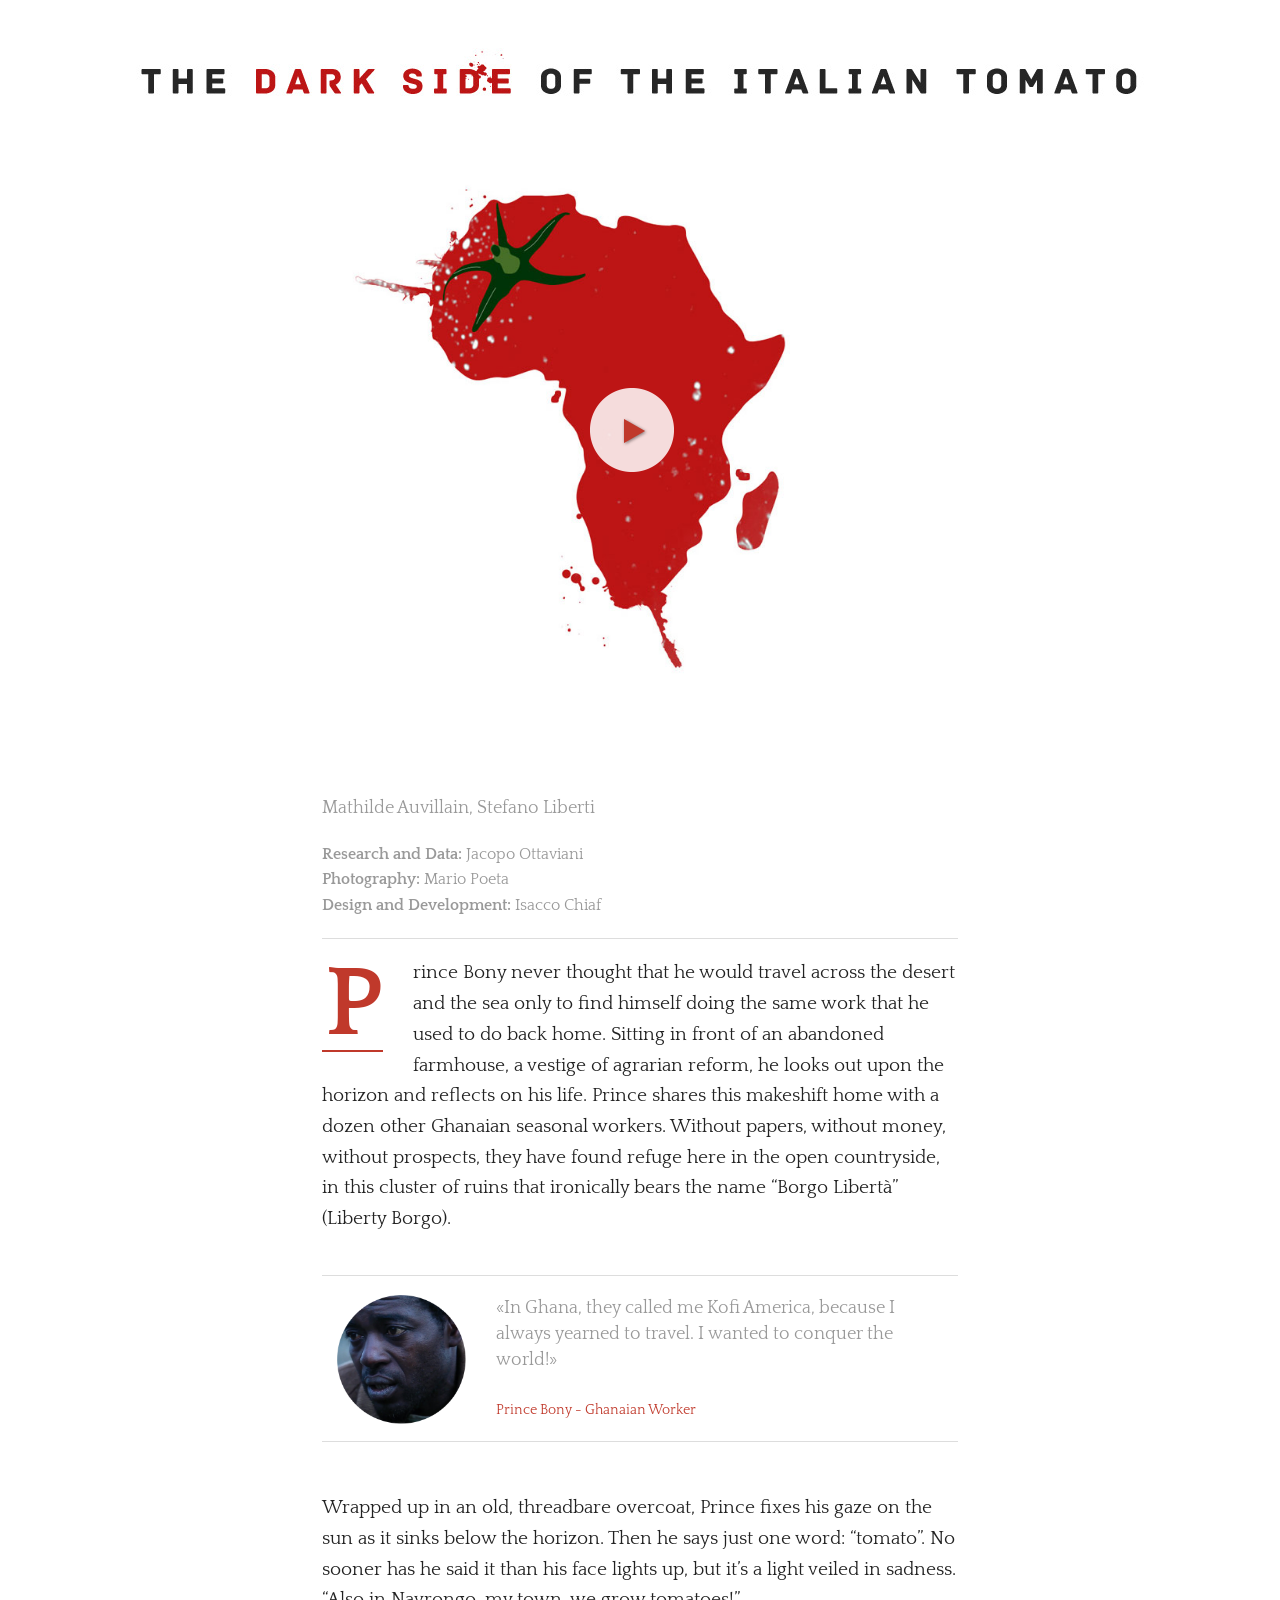
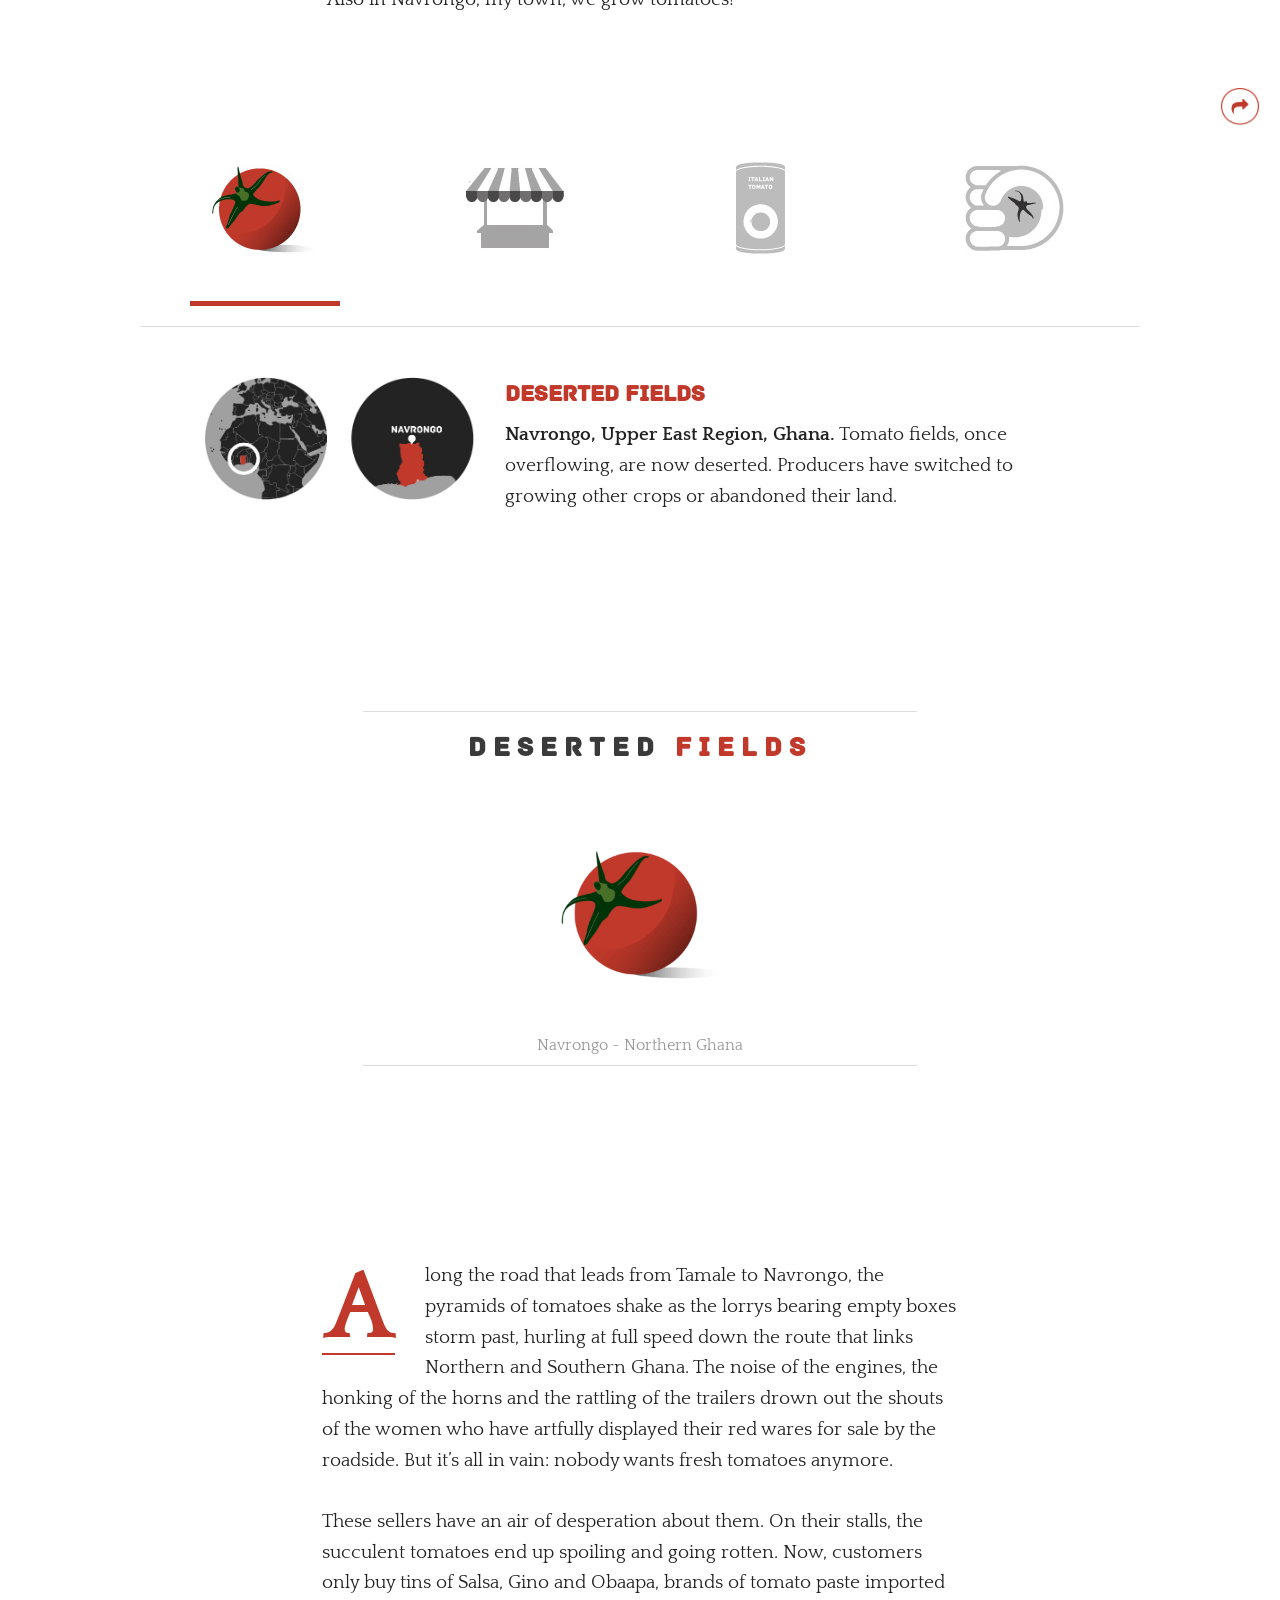
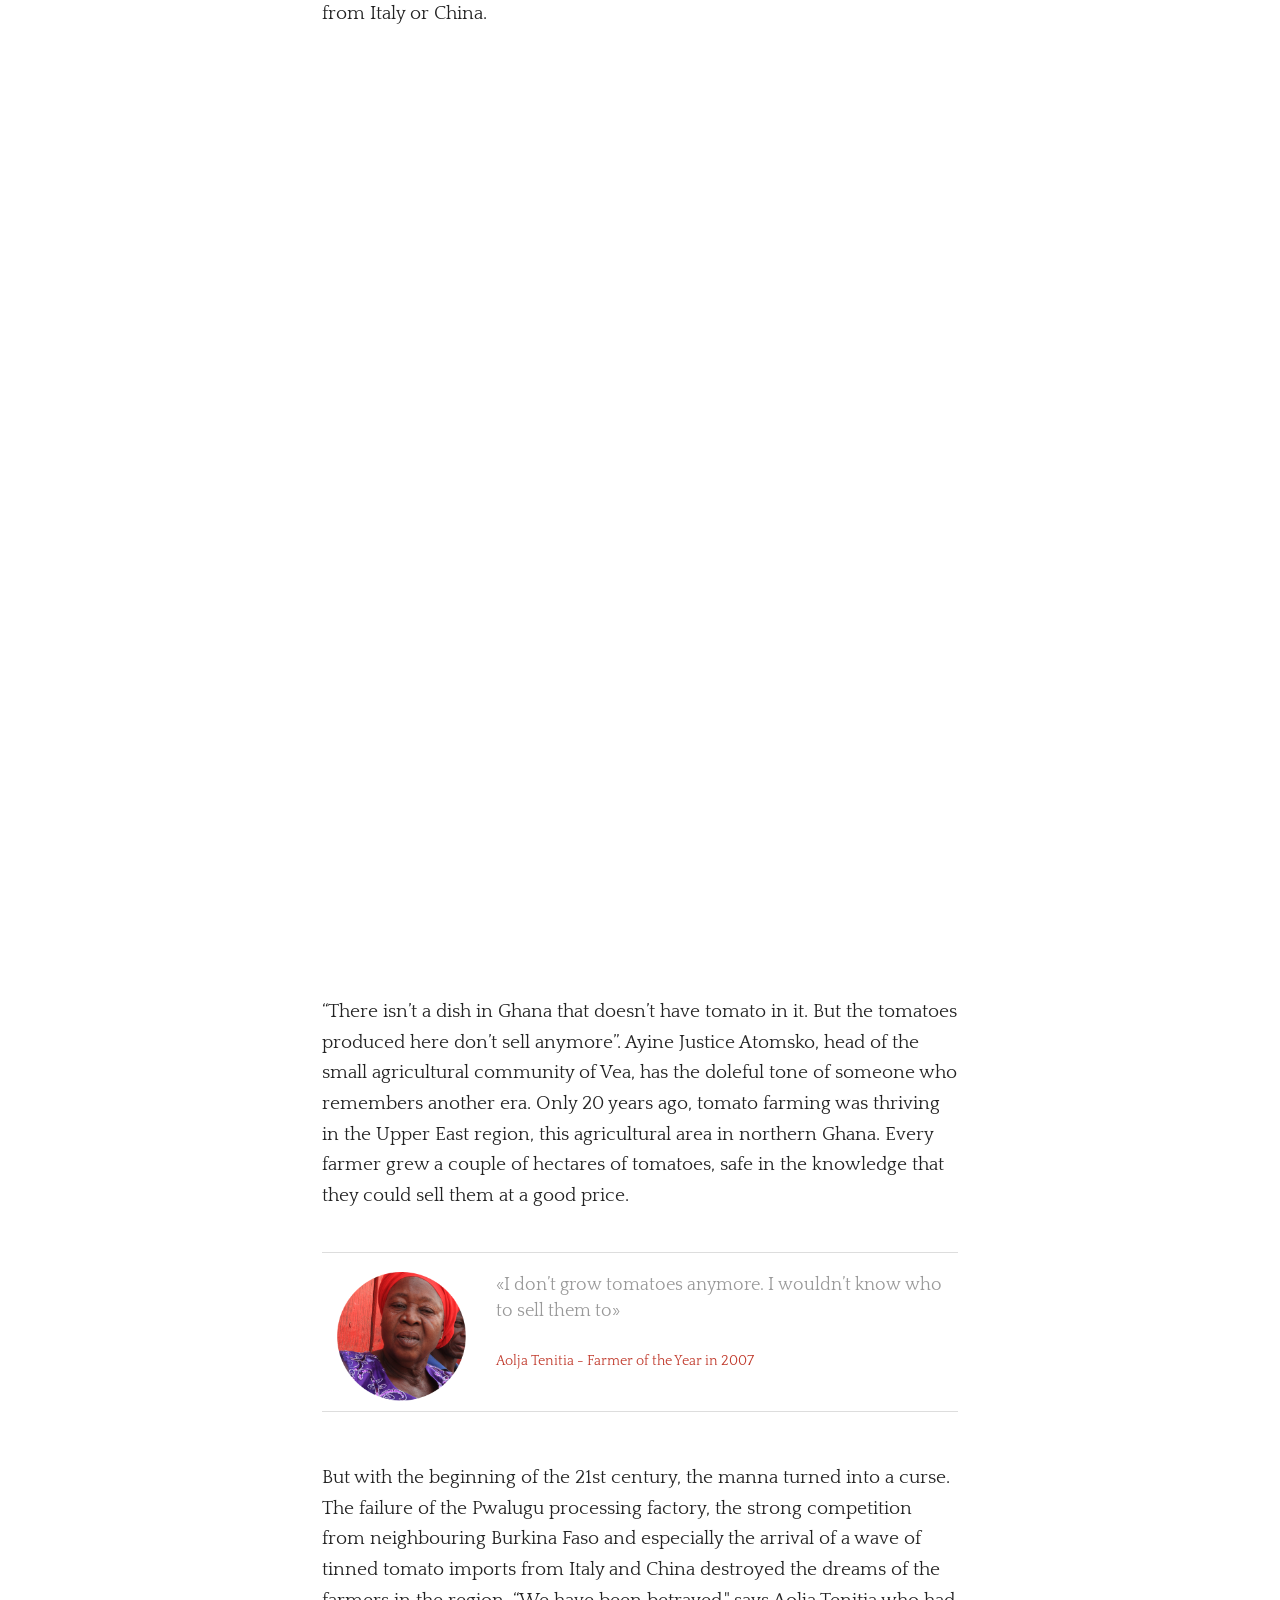
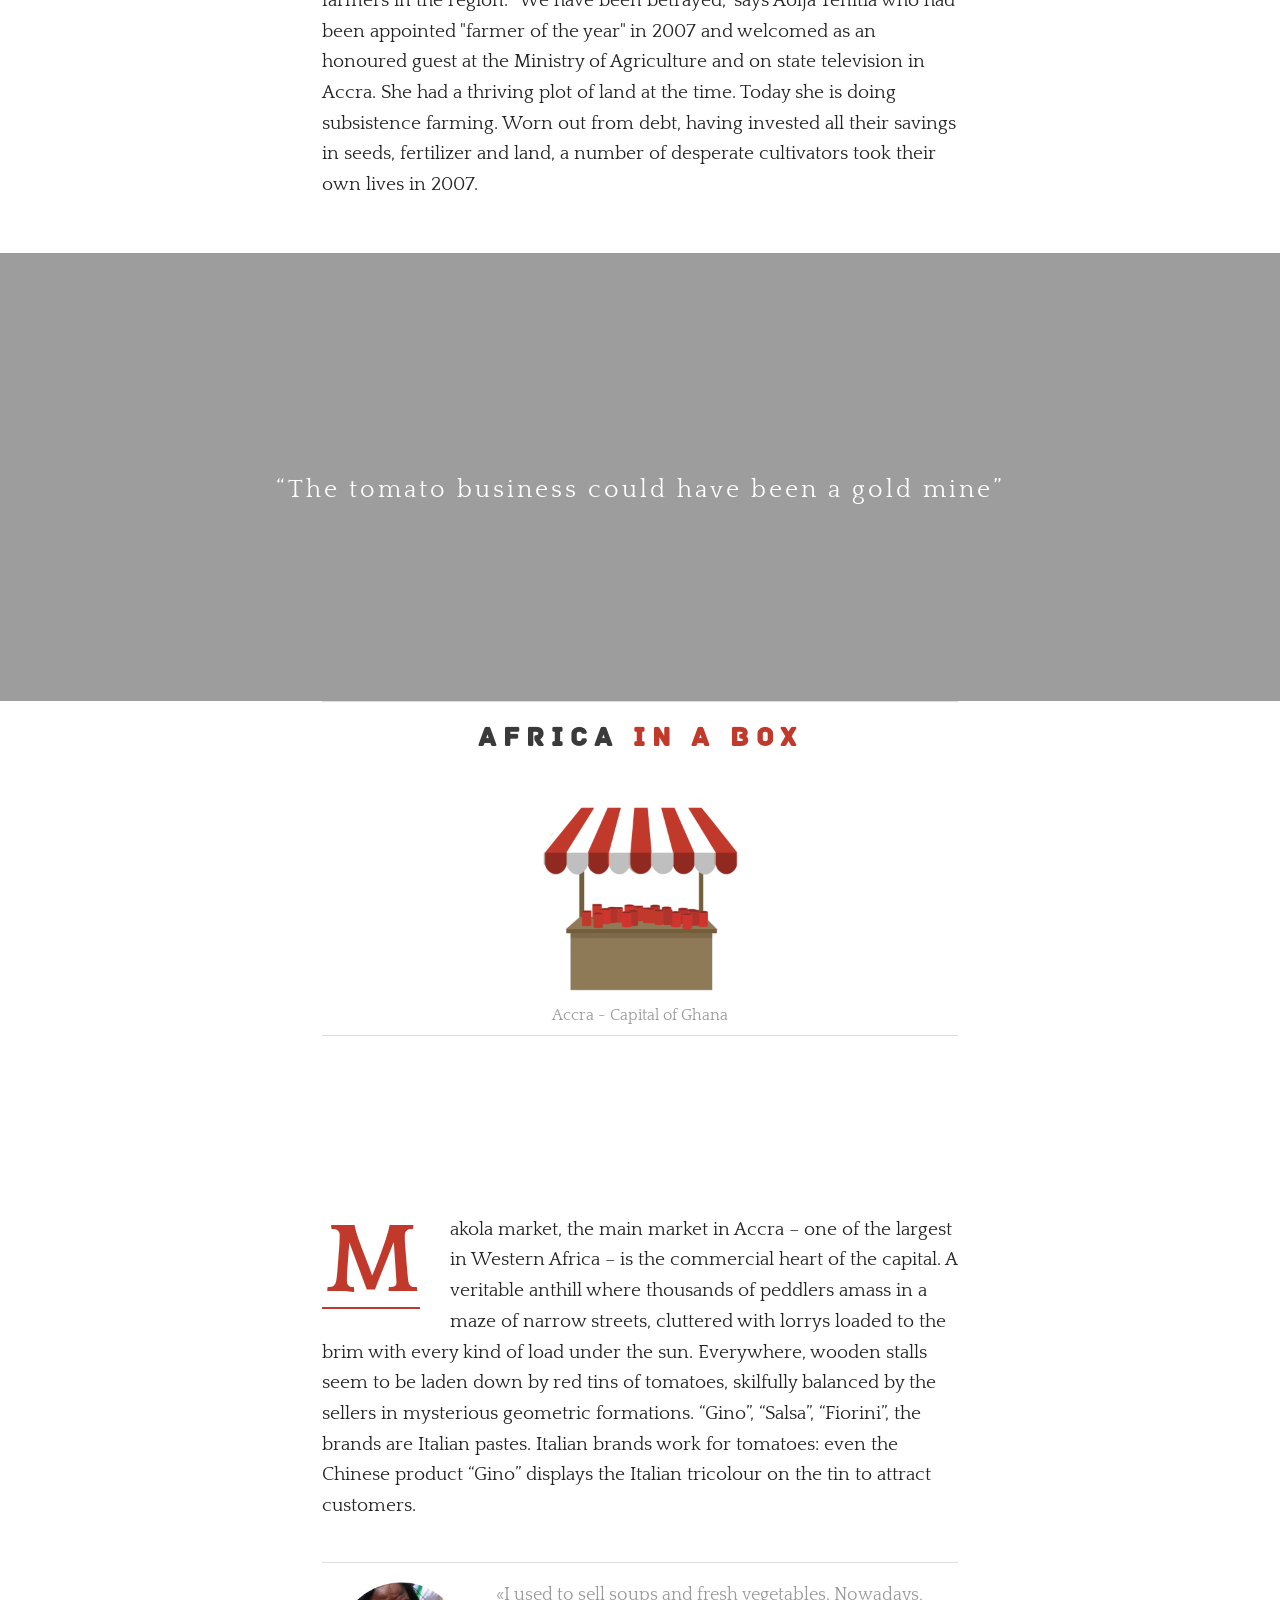
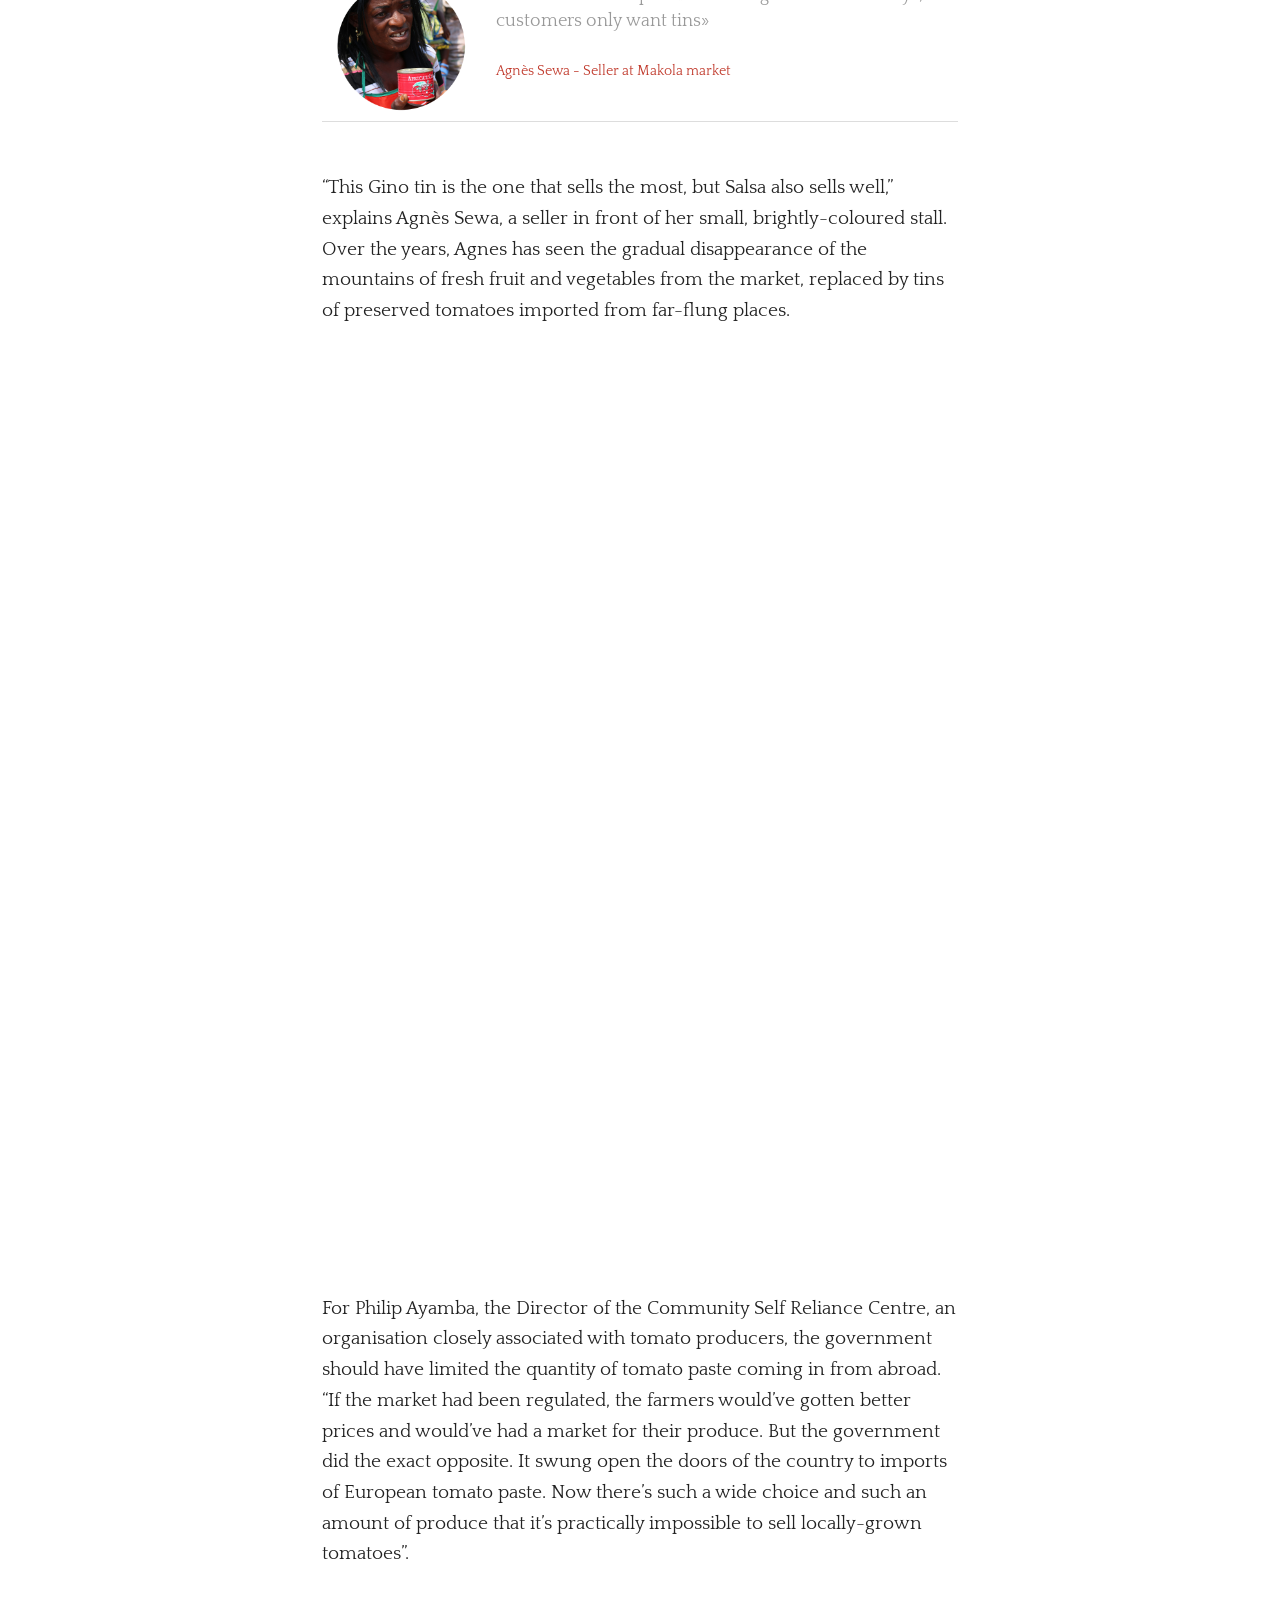
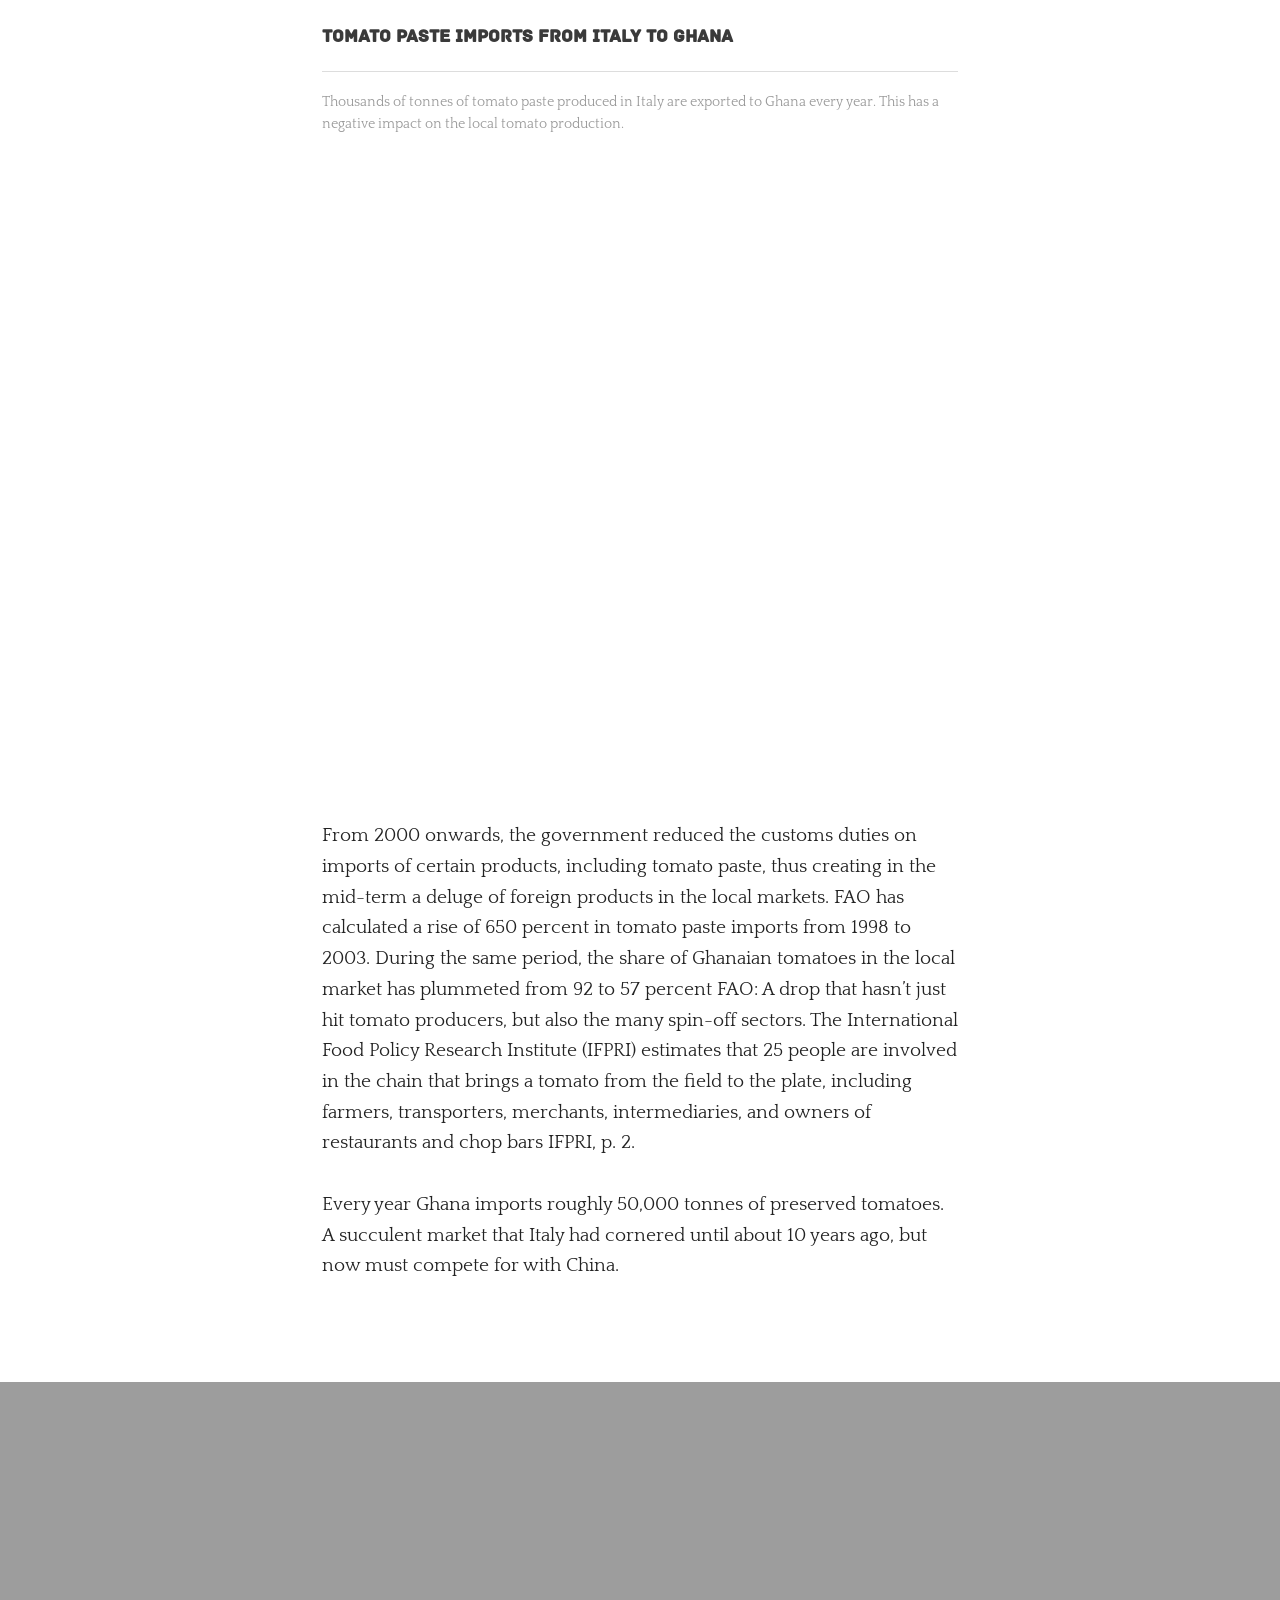
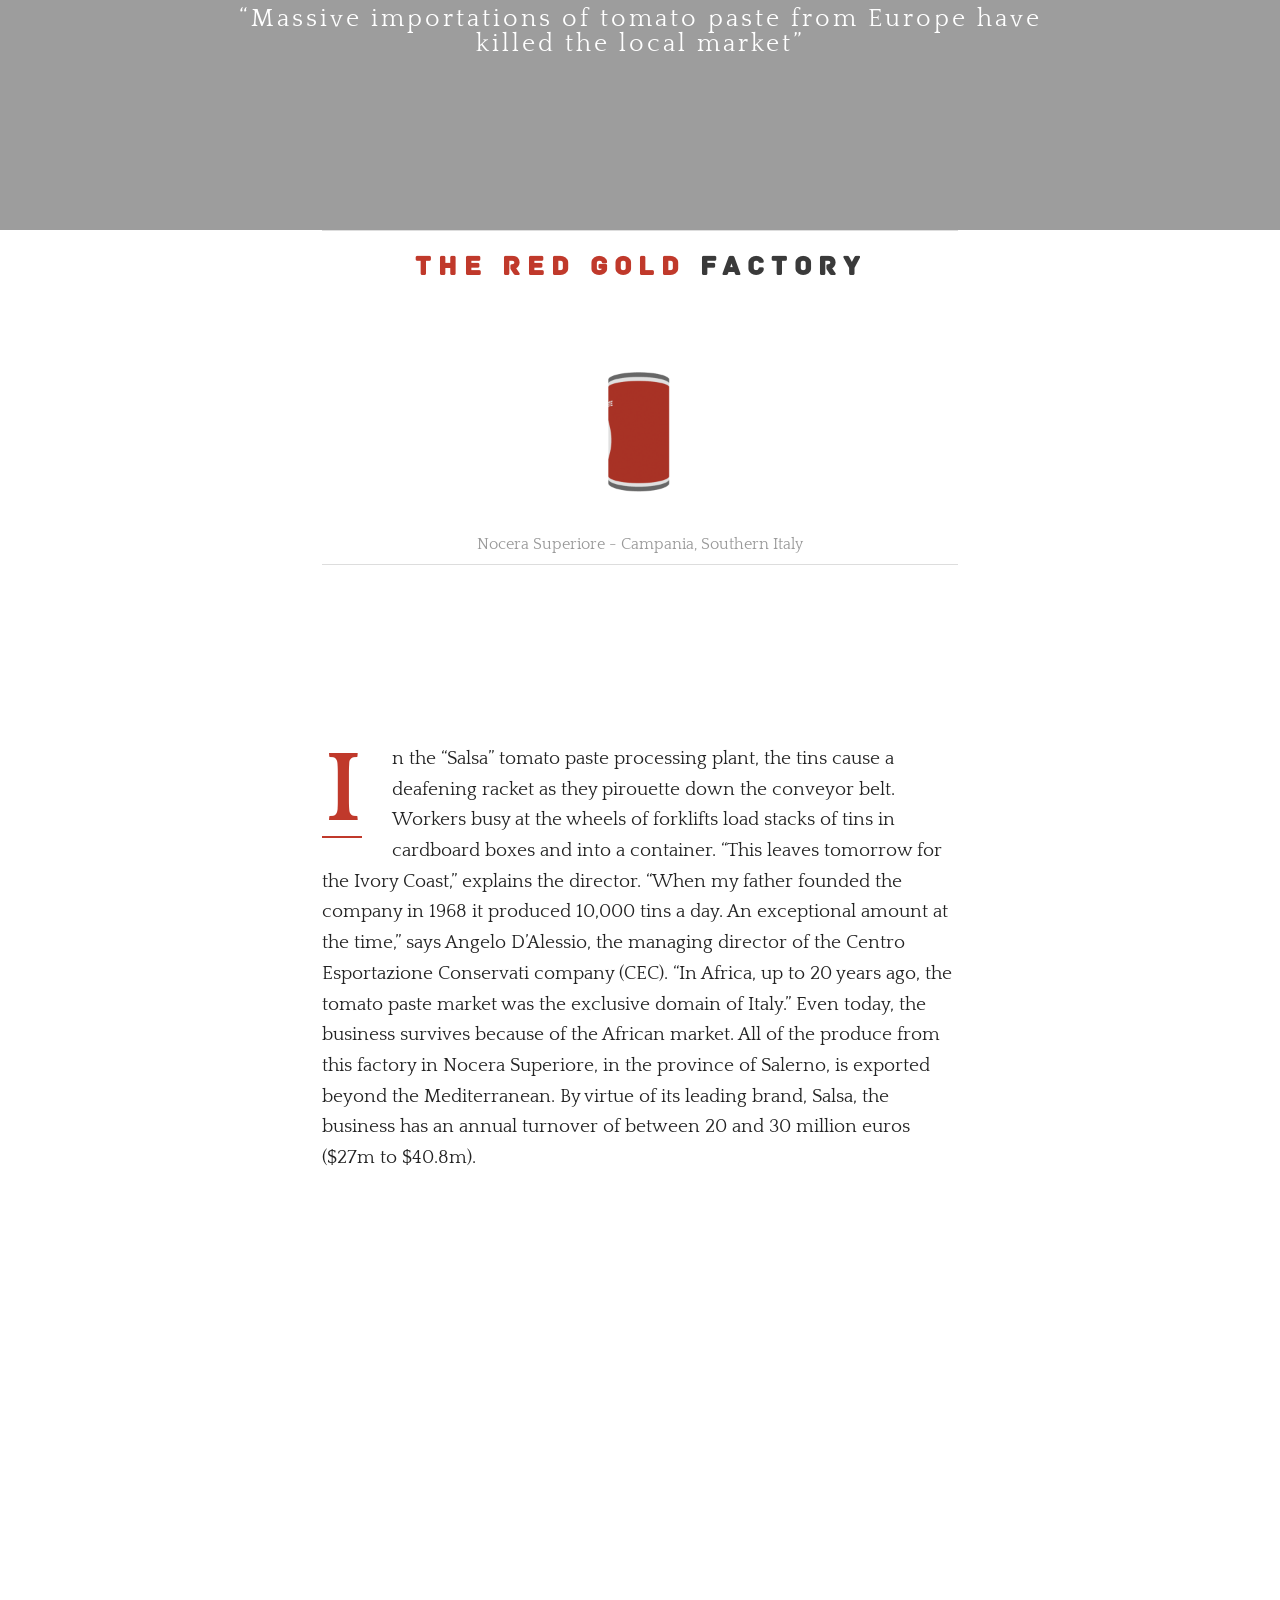
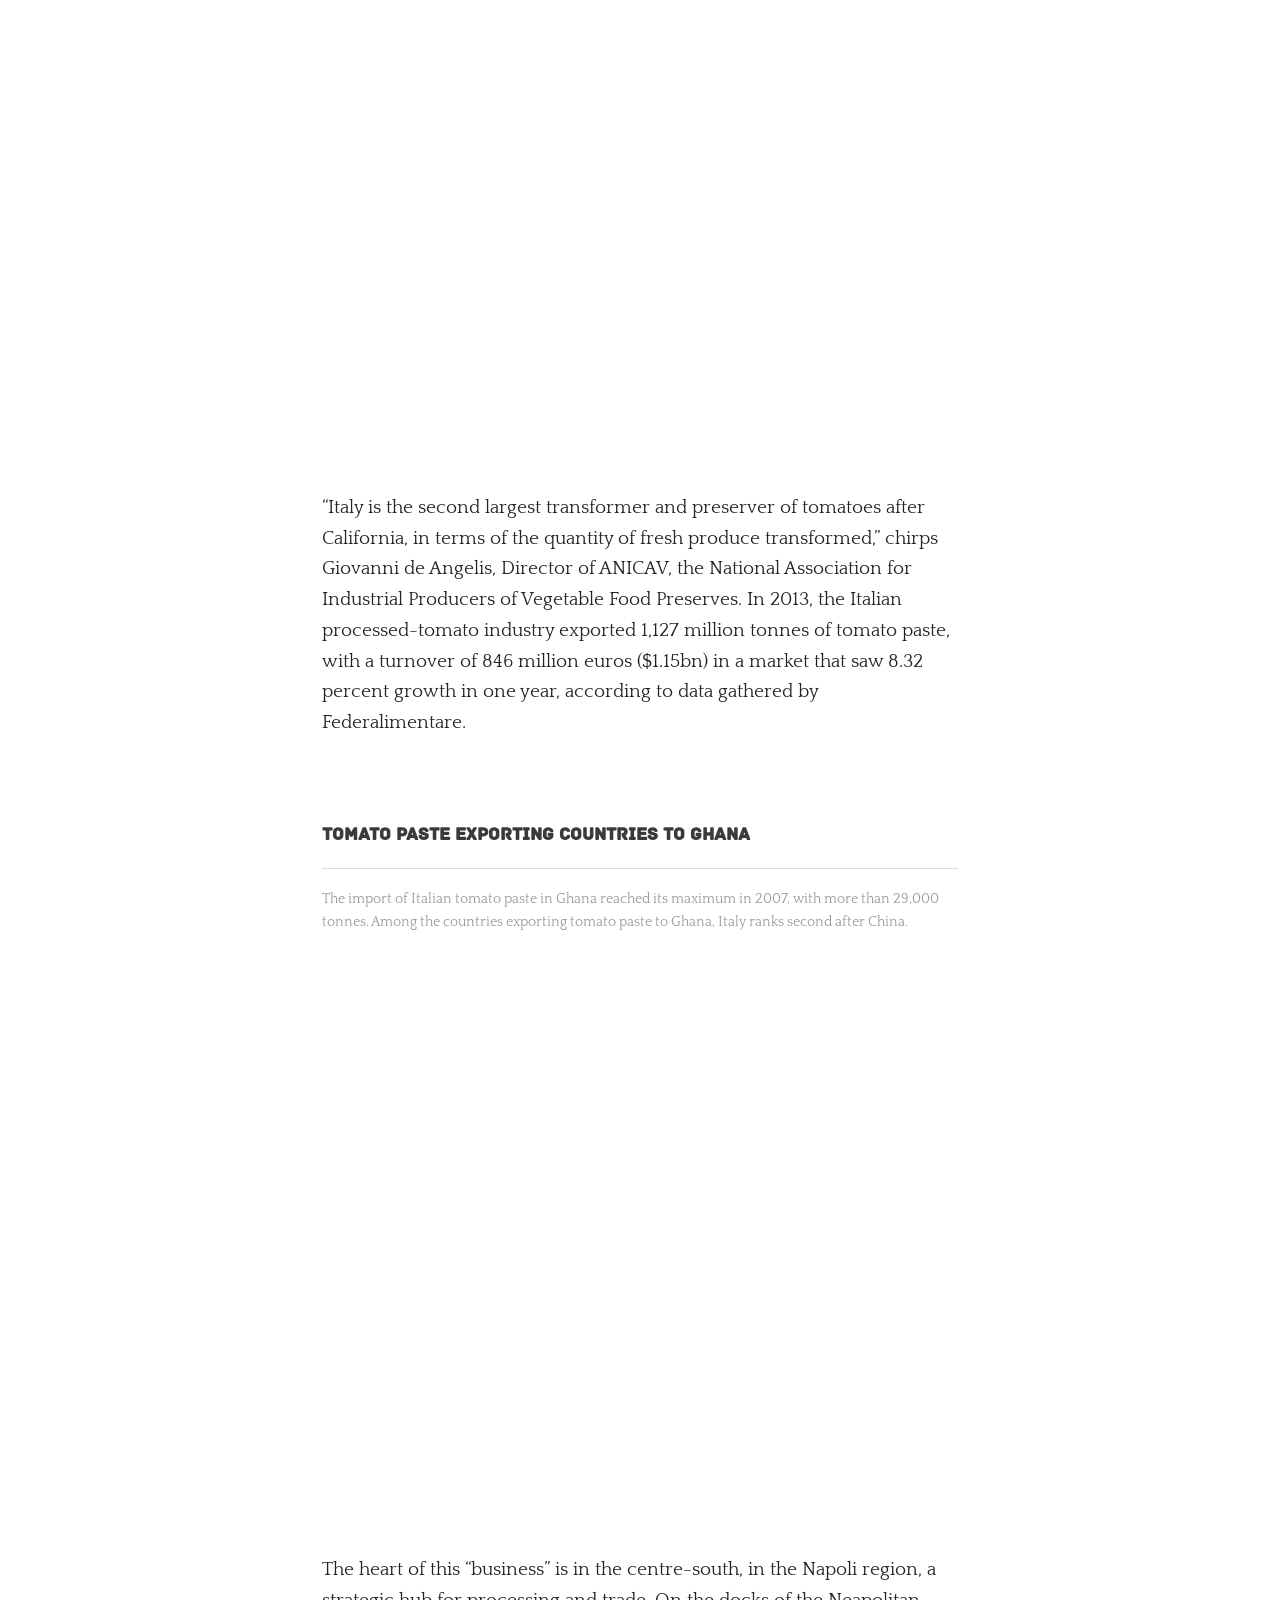
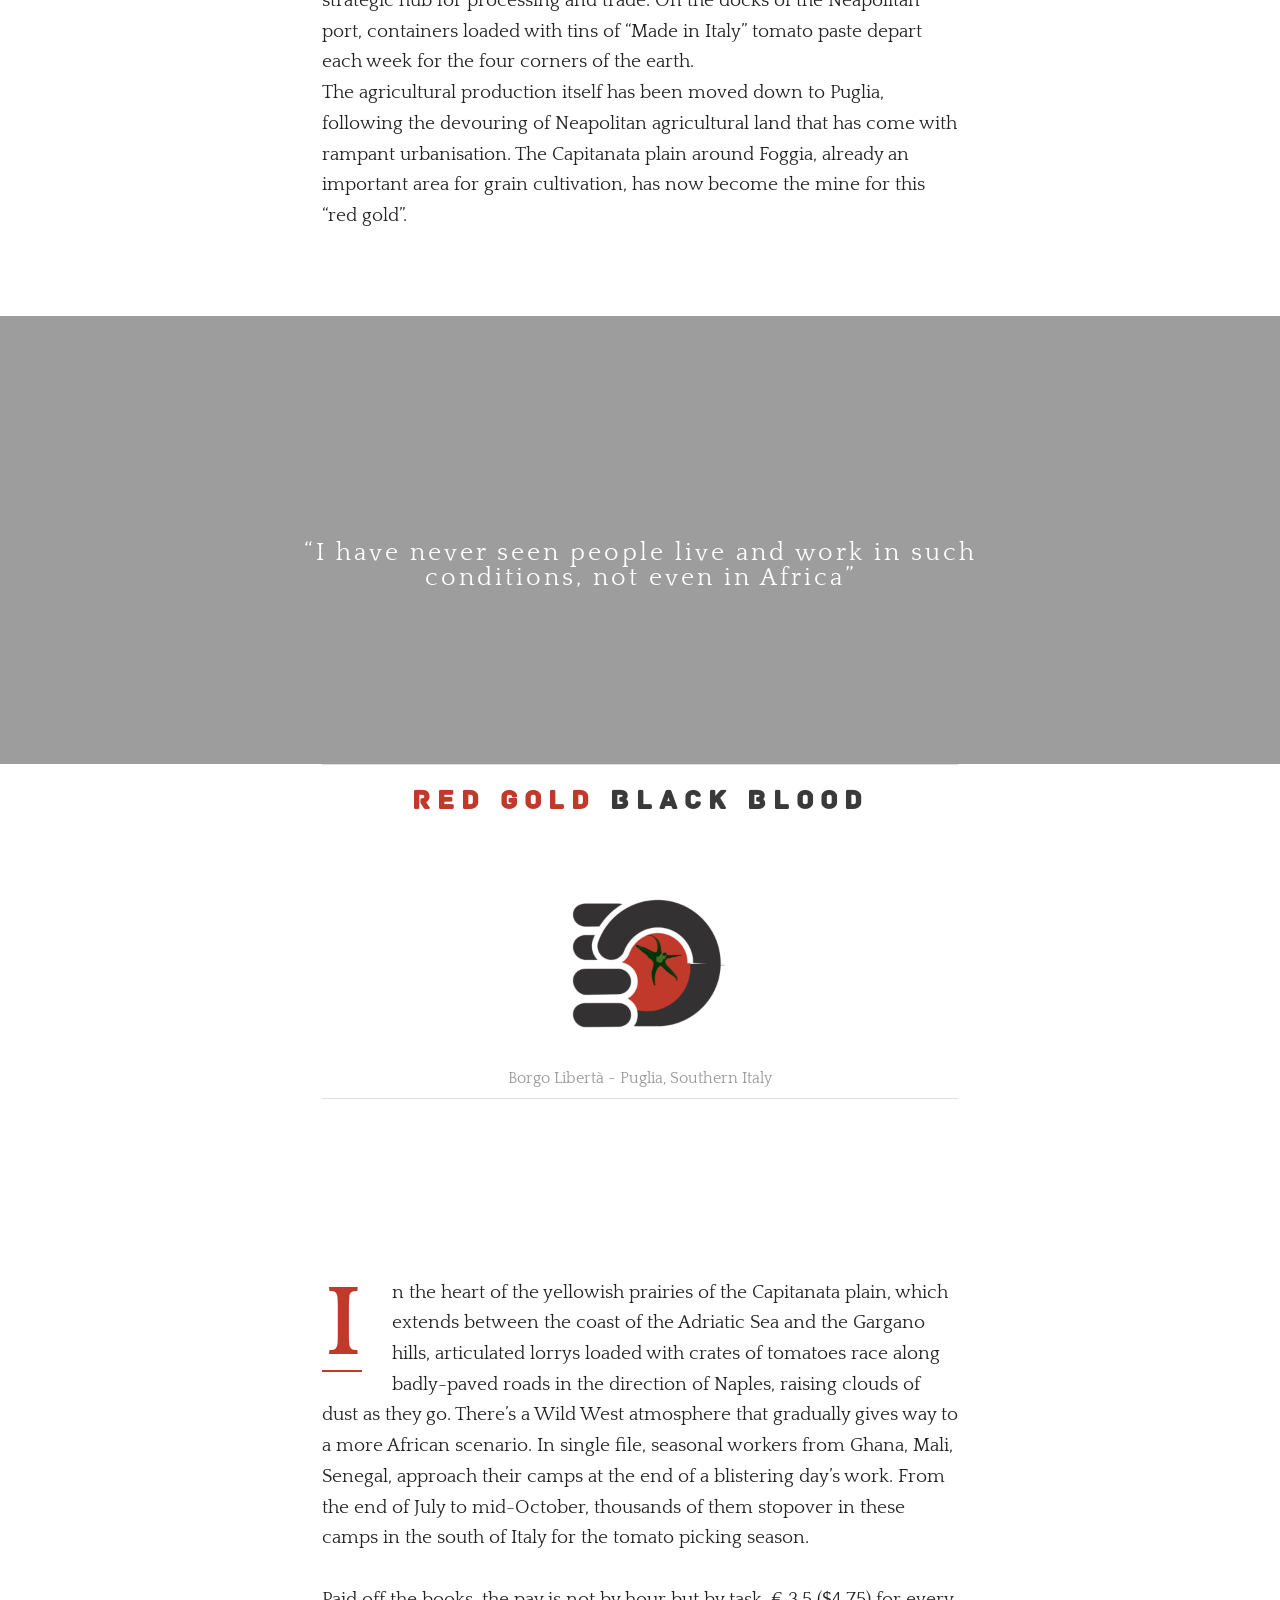
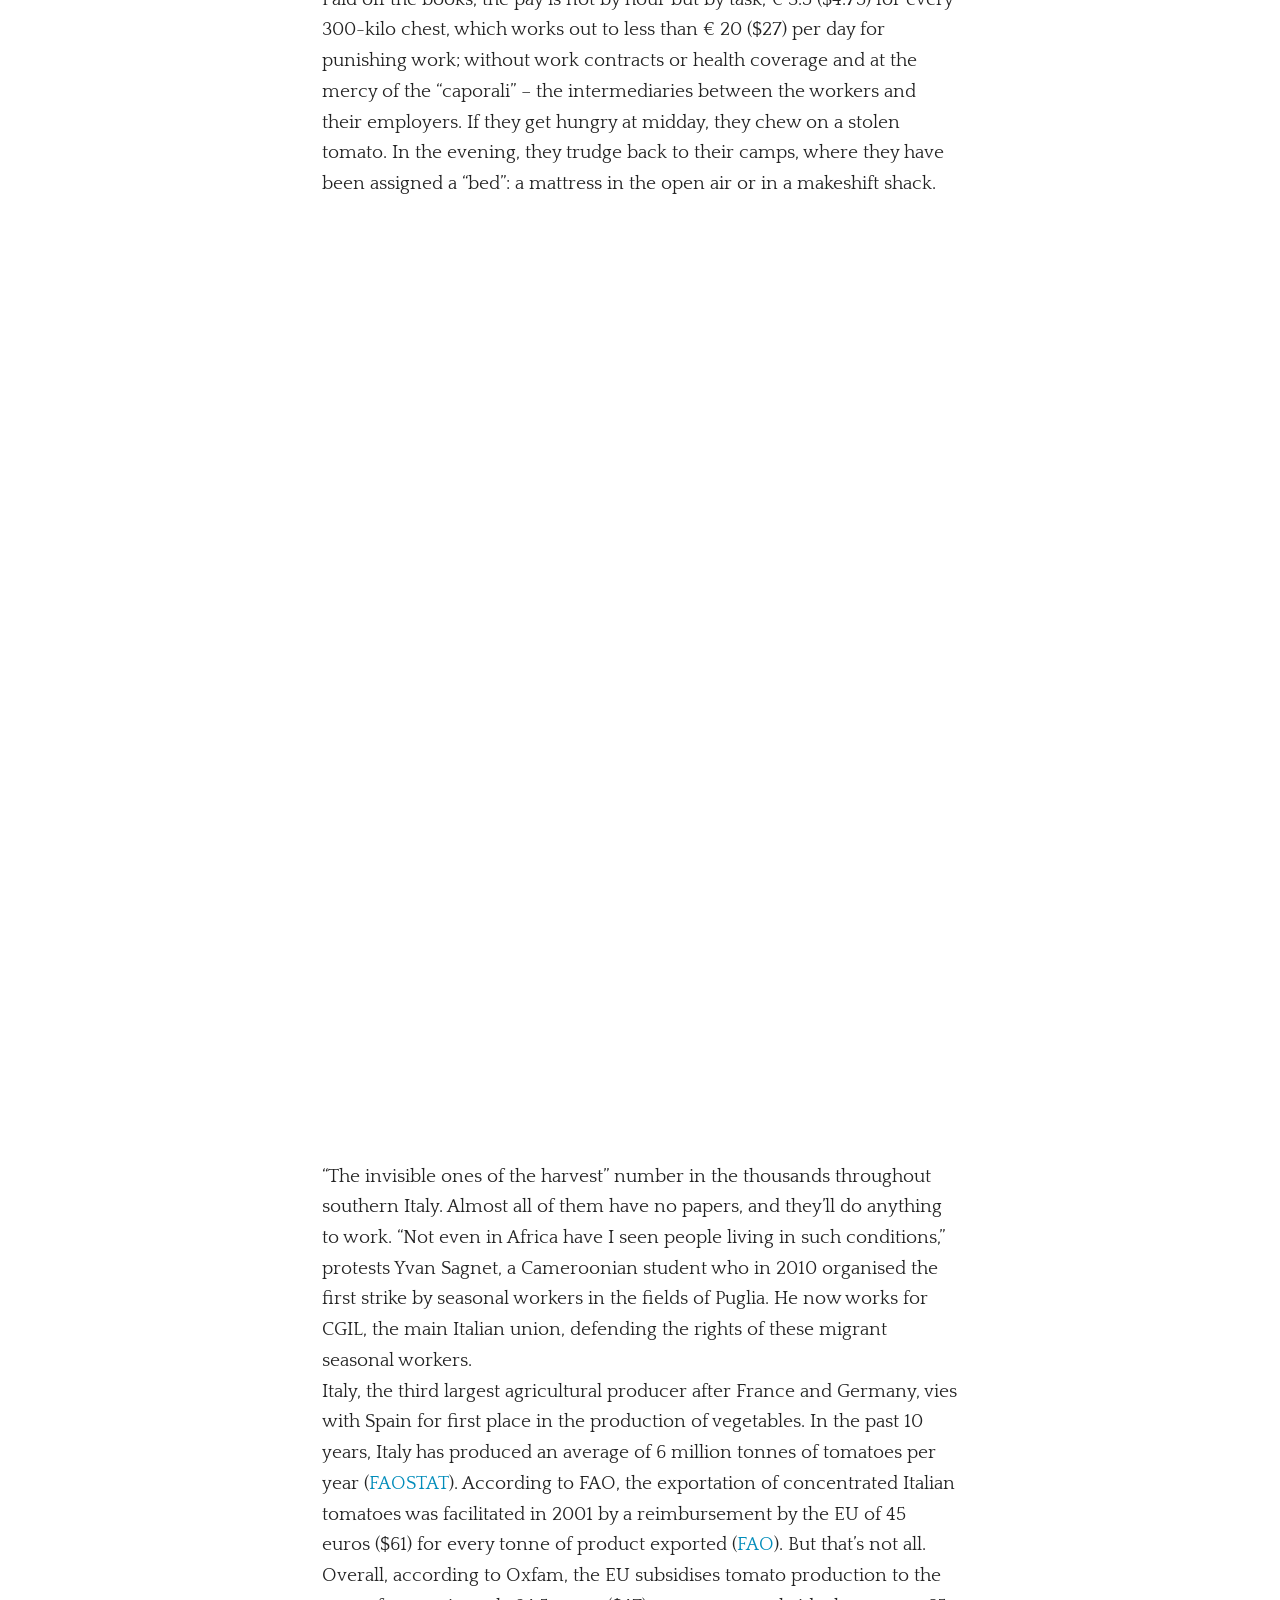
==== index.html @ 81fcebbf "asda" ====
<!doctype html>
<html class="no-js" lang="en">
  <head>
      
 	<!--[if lt IE 9]>
  	<script src="//cdnjs.cloudflare.com/ajax/libs/html5shiv/3.6.2/html5shiv.js"></script>
  	<script src="//s3.amazonaws.com/nwapi/nwmatcher/nwmatcher-1.2.5-min.js"></script>
  	<script src="//html5base.googlecode.com/svn-history/r38/trunk/js/selectivizr-1.0.3b.js"></script>
  	<script src="//cdnjs.cloudflare.com/ajax/libs/respond.js/1.1.0/respond.min.js"></script>
	<![endif]-->
      
    <meta charset="utf-8" />
    <meta name="viewport" content="width=device-width, initial-scale=1.0" />
      
  
	
	
    
      <title>The Dark Side Of The Italian Tomato</title>
      <meta name="Title" content="The Dark Side Of The Italian Tomato" />
      <meta name="og:title" content="The Dark Side Of The Italian Tomato" />
      <meta name="description" content="Italy is the third producer of tomatoes in the world. Every year thousands of tons of tomatoes are picked by African migrants. Main markets for italian tomatoes: Europe and... Africa. " />
      <meta name="og:description" content="Italy is the third producer of tomatoes in the world. Every year thousands of tons of tomatoes are picked by African migrants. Main markets for italian tomatoes: Europe and... Africa." />
      <meta name="og:image" content="http://webdoc.rfi.fr/dark_side_tomato/img/poster.jpg" />
      <link rel="image_src" href="http://webdoc.rfi.fr/dark_side_tomato/img/poster.jpg" />
      
      <meta name="keywords" content="tomato,paste,italian,infestigation,journalism,grant,ejc,liberti,auvillain,ottaviani,chiaf">
      <meta name="robots" content="index,follow">
      
      <link rel="stylesheet" href="css/foundation.css" />
      <script src="js/modernizr.js"></script>
      <link href='http://fonts.googleapis.com/css?family=Quattrocento:400,700' rel='stylesheet' type='text/css'>
      <script src="js/jquery.js"></script>
      <script src="http://ricostacruz.com/jquery.transit/jquery.transit.js"></script>
      <link rel="stylesheet" href="css/font-awesome.min.css">
      <link rel="stylesheet" href="css/style.css">    
      <link rel="stylesheet" href="css/media-query.css">
      <link href="video-js/video-js.css" rel="stylesheet">
      <script src="video-js/video.js"></script> 
      <style type="text/css">
        .vjs-default-skin .vjs-play-progress,
          .vjs-default-skin .vjs-volume-level { background-color: #ca3a3a }
        .vjs-default-skin .vjs-control-bar { font-size: 81% }
      </style>
      <script type="text/javascript">   
        $(function() {
            $("#tomato01").click(
                function(){
                    $("#block").transition({ marginLeft: '5%' }, 1000 );
                });
            
            $("#tomato02").click(
                function(){
                    $("#block").transition({ marginLeft: '30%'}, 1000 );
                });

            $("#tomato03").click(
                function(){
                    $("#block").transition({ marginLeft: '55%'}, 1000 );
                });
   
            $("#tomato04").click(
                function(){
                    $("#block").transition({ marginLeft: '80%'}, 1000 );
                });
        });
           
           
           
          $(function() {
              var bar = $('#headerSlideContainer');
              var top = bar.css('top');
              $(window).scroll(function() {
                  if($(this).scrollTop() > 500) {
                      bar.stop().animate({'top' : '0px'}, 500);
                  } else {
                      bar.stop().animate({'top' : top}, 500);
                  }
              });
          });
           
           
        
          $(function() {
              var video = document.getElementById("video_1");
              $(window).scroll(function() {
                  if($(this).scrollTop() > 1 && $(this).scrollTop() < 90) {
                      video.play();
                  } 
                  if($(this).scrollTop() > 400) {
                      video.pause();
                  }
              });
          });
    
          $(function() {
              $(".show").click(            
                  function(){
                      $(".overlay-Big").fadeIn();
                  }); 
              $("#close").click(
                  function(){
                      $(".overlay-Big").fadeOut();
                  });
          });            
           
      </script>
  
      
    </head>
    <body>   
    <a id="top"></a>
      <div class="header overlay-Big">
          <a id="close" ><img src="img/overlay-close.png" width="40px">  </a>   
          <div class="overlay-first-band">
              <div class="row">
                  <div class="medium-8 medium-centered columns">
                  
                      <script>function fbs_click() {u=location.href;t=document.title;window.open('http://www.facebook.com/sharer.php?u='+encodeURIComponent(u)+'&t='+encodeURIComponent(t),'sharer','toolbar=0,status=0,width=626,height=436');return false;}</script><style> html .fb_share_button_2 { margin-bottom:-8px; display: -moz-inline-block; display:inline-block; padding: 0 20px 0 5px; height:25px; background:url(img/social_fb_w.png?0:26981) no-repeat top right; background-size:25px 25px } </style> <a href="http://www.facebook.com/share.php?u=<url>" class="fb_share_button_2" onclick="return fbs_click()" target="_blank" style="text-decoration:none;"></a>
              <a id="ref_tw" href="http://twitter.com/home?status= The Dark Side of the Italian Tomato. Regardez le web documentaire http://webdoc.rfi.fr/dark_side_tomato/ @RFI %23DarkSideTomato"  onclick="javascript:window.open(this.href, '', 'menubar=no,toolbar=no,resizable=no,scrollbars=no,height=400,width=600');return false;">
              <img src="img/social_tw_w.png"  width="25"> </a>
              
              <a id="ref_gp" href="https://plus.google.com/share?url=http://www.isaccochiaf.me/tomato_dark_side/"  onclick="javascript:window.open(this.href, '', 'menubar=no,toolbar=no,resizable=no,scrollbars=no,height=400,width=600');return false;">
              
              <img src="img/social_gl_w.png" width="25"> </a>
                      
                          <h4 style="color:#fff">the dark side of the italian tomato</h4>
                      
                      
                  </div>
                  
              </div>
          </div>
           
          <div class="overlay-second-band">
              <div class="row">
              <div class="medium-8 medium-centered columns">
                  <p>An investigative report by <a href="https://twitter.com/mathilderome" target="_blank">Mathilde Auvillain</a> and <a href="https://twitter.com/abutiago" target="_blank">Stefano Liberti</a> conducted with the support of the "Innovation in Development Reporting Grant" program of the European Journalism Centre (EJC), funded by the Bill and Melinda Gates Foundation.
<br /><br />
Research and data: <a href="https://twitter.com/jackottaviani" target="_blank"> Jacopo Ottaviani</a><br />
Photography: Mario Poeta<br />
Design and development: <a href="http://isaccochiaf.me" target="_blank">Isacco Chiaf</a> 
                  English translation: Enda Flannelly</p>
               
                  <hr>
                  </div>
              
                  <br /> 
                  <div class="medium-12 medium-centered columns">
                      
                      <div class="small-4 columns"><img src="img/logo_alj_02.png"> </div>
                     <div class="small-4 columns"><img src="img/logo_rfi_02.png"> </div>
                     <div class="small-4 columns"> <img src="img/logo_int_02.png" > </div>
                          
                      <br /> <br />
                  </div>
              
          </div>
          </div>
      </div>
      
      <div id="headerSlideContainer" class="target">
          <div id="row">
              <div id="logo-media" class="hide-for-small">   
                  <a href="hhttp://www.aljazeera.com/">   <img src="img/logo_alj_02.png" width="150px"></a>
              </div>
              <div class="small-4 medium-centered columns hide-for-small">
                  <img src="img/logo_header.png" width="400px;">
              </div>
              <div class="small-2 columns show-for-small">
                  <img class="show" src="img/social_open.png" width="25">
              </div>
          </div>

          <div class="hide-for-small buttons-social">
              
             
            
              <script>function fbs_click() {u=location.href;t=document.title;window.open('http://www.facebook.com/sharer.php?u='+encodeURIComponent(u)+'&t='+encodeURIComponent(t),'sharer','toolbar=0,status=0,width=626,height=436');return false;}</script><style> html .fb_share_button { margin-bottom:-8px; display: -moz-inline-block; display:inline-block; padding: 0 20px 0 5px; height:25px; background:url(img/social_fb.png?0:26981) no-repeat top right; background-size:25px 25px } html .fb_share_button:hover{background:url(img/social_fb_h.png) no-repeat top right; background-size:25px 25px } </style> <a href="http://www.facebook.com/share.php?u=<url>" class="fb_share_button" onclick="return fbs_click()" target="_blank" style="text-decoration:none;"></a>
              <a id="ref_tw" href="http://twitter.com/home?status=The Dark Side of the Italian Tomato. Regardez le web documentaire http://webdoc.rfi.fr/dark_side_tomato/ @RFI %23DarkSideTomato"  onclick="javascript:window.open(this.href, '', 'menubar=no,toolbar=no,resizable=no,scrollbars=no,height=400,width=600');return false;">
              <img src="img/social_tw.png" onmouseover="this.src='img/social_tw_h.png';"
onmouseout="this.src='img/social_tw.png';" width="25"> </a>
              
              <a id="ref_gp" href="https://plus.google.com/share?url=http://www.isaccochiaf.me/tomato_dark_side/"  onclick="javascript:window.open(this.href, '', 'menubar=no,toolbar=no,resizable=no,scrollbars=no,height=400,width=600');return false;">
              
              <img src="img/social_gl.png" onmouseover="this.src='img/social_gl_h.png';"
onmouseout="this.src='img/social_gl.png';" width="25"> </a>
             <img src="img/social_ab.png" class="show"  onmouseover="this.src='img/social_ab_h.png';"
onmouseout="this.src='img/social_ab.png';" width="70">
          </div>
      </div> 
   
      <div id="row"> 
          <br /><br />
          <center><img src="img/logo.jpg"></center>             
      </div>
       
    
      
        
             <!------------------------------------------------------------  video   -->
                    
                          
            <div class="row">
      
                     <video id="my_video_1" class="video-js vjs-default-skin" controls preload="none" 
  data-setup='{}' poster="img/poster.jpg" >
                        <source src="video/total_intro.mp4" type='video/mp4'>
                        <source src="video/total_intro.webm" type='video/webm'>
                         HTML5 Video is required for this example. 
                        <a href="video/total_intro.mp4">Download the video</a> file, or Upgrade your Browser.
    
                         
                    </video>
            </div>

                    

      
      
      
      <div class="row">
          <br /><br /> <br /><br /> <br /><br />
          <div class="medium-8 medium-centered columns">
              <p id="small-text">Mathilde Auvillain, Stefano Liberti <br /></p>
                <p id="small-text-name"><b> Research and Data:</b> Jacopo Ottaviani<br />
                    <b>Photography:</b> Mario Poeta<br />
                    <b>Design and Development:</b> Isacco Chiaf
                    
                </p>
                
                    <hr>
              <p>  <span class="firstcharacter">P</span>rince Bony never thought that he would travel across the desert and the sea only to find himself doing the same work that he used to do back home. Sitting in front of an abandoned farmhouse, a vestige of agrarian reform, he looks out upon the horizon and reflects on his life. Prince shares this makeshift home with a dozen other Ghanaian seasonal workers. Without papers, without money, without prospects, they have found refuge here in the open countryside, in this cluster of ruins that ironically bears the name “Borgo Libertà” (Liberty Borgo).
<br /></p>
          </div>  
      </div>
      
       <!-- ---------------------------------------------------------Image Caption -->
      <div class="row" >
          <div class="medium-8 medium-centered columns" >
                     <hr>
              <div class="medium-3 medium columns image-circle">
                   <img src="img/caption_prince.jpg" style="padding-bottom:10px;">
              </div>
              <div class="medium-9 medium columns img-quote">   
                                   «In Ghana, they called me Kofi America, because I always yearned to travel. I wanted to conquer the world!» <br><br> <p>Prince Bony - Ghanaian Worker</p>           
              </div>         
              <hr>       
          </div>     
      </div>
        <!-- ---------------------------------------------------------Image Caption -->
      
      
      <div class="row">
           
          <br /><br />  
         
          <div class="medium-8 medium-centered columns">
            
                    <p>Wrapped up in an old, threadbare overcoat, Prince fixes his gaze on the sun as it sinks below the horizon. Then he says just one word: “tomato”. No sooner has he said it than his face lights up, but it’s a light veiled in sadness. “Also in Navrongo, my town, we grow tomatoes!”

<br /><br /></p>
            </div>
        </div>
      
      
      <div class="row">
          <div class="medium-7 large-centered columns">  
              <div id="myModal" class="reveal-modal" data-reveal style="padding:0 !important">
                    <div class="medium-6 columns" style="background-color:#dbdbdb; margin:0 ; padding:0">
                        <img src="img/ember_image.jpg">
                    </div>  
                    <div class="medium-6 columns" style="padding:10% 7%; 0 0">
                        <h4>Embedd this on your Website</h4>
                    <p style="font-size:14px;">In orger to embedd this interactive element on your webpage, just copy and paste the link below.</p>
                         <form>
                             <div class="row">
                                 <div class="large-12 columns">
                                     <label>
                                     <textarea name="txtbox1" placeholder="" style="height:100px;">&lt;iframe src="http://webdoc.rfi.fr/dark_side_tomato/graph_embedd.html" style="overflow:hidden" scrolling="no" frameborder="0" height="100%" width="420px"&gt; &lt;/iframe &gt;</textarea>
                                     </label>
                                 </div>
                             </div>
                        </form>
                  </div>
                  <a class="close-reveal-modal">&#215;</a>
              </div>
          </div>
      </div>
        
      <div style="float:right; padding:20px 20px 0 0"><a href="#" data-reveal-id="myModal" data-reveal><img src="img/share.png" width="40px" onmouseover="this.src='img/share_h.png';" onmouseout="this.src='img/share.png';"></a></div>

      
      <div class="row">
          <div class="medium-7 large-centered columns">
              <br /><br /><br /><br />
          </div>
      </div>
      
    
     <div class="row">
        <dl class="tabs" data-tab>
            <dd class="small-3 columns active" id="tomato01"><a href="#panel2-1" class="tabs_a"> </a></dd>
            <dd class="small-3 columns" id="tomato02"><a href="#panel2-3" class="tabs_c"></a></dd>
            <dd class="small-3 columns" id="tomato03"><a href="#panel2-2" class="tabs_b"></a></dd>
            <dd class="small-3 columns" id="tomato04"><a href="#panel2-4" class="tabs_d"></a></dd>
         </dl>
        <div id="block" class="show-for-large-up"></div>
       
         <div class="tabs-content">
             <hr>
            <div class="content active small-12 columns" id="panel2-1">
                 <div class="medium-4 columns">
                     <img src="img/location_navrongo.jpg">
                </div>
                <div class="medium-8 columns">
                <h4>Deserted fields</h4>
                <p><b>Navrongo, Upper East Region, Ghana.</b> Tomato fields, once overflowing, are now deserted. Producers have switched to growing other crops or abandoned their land.
 </p>
                    </div>
            </div>
            <div class="content  small-12 columns" id="panel2-3">
                <div class="medium-4 columns">
                     <img src="img/location_accra.jpg">
                </div>
                <div class="medium-8 columns">
                <h4> Africa in a box</h4>
                <p><b>Makola Market, Accra, Ghana.</b> The wooden stalls are laden with red tins of tomatoes imported from Italy or China. Nobody buys fresh tomatoes anymore.
 </p>
                    </div>
            </div>
            <div class="content  small-12 columns" id="panel2-2">
                <div class="medium-4 columns">
                     <img src="img/location_nocera.jpg">
                </div>
                <div class="medium-8 columns">
                <h4>Red gold’s industry</h4>
                <p><b>Nocera Superiore, Campania, Italy.</b> Factories run at full speed. They produce tons of tomato paste that is exported all over the world from the port of Naples.</p>
                    </div>
            </div>
            <div class="content  small-12 columns" id="panel2-4">
                <div class="medium-4 columns">
                     <img src="img/location_borgoliberta.jpg">
                </div>
                <div class="medium-8 columns">
                <h4>Red gold, black blood</h4>
                <p><b>Borgo Libertà, Puglia, Italy.</b> Ghanaian immigrants pick tomatoes that, once transformed into paste, are exported to their own country.</p>
                    </div>
            </div>
         </div>
      
    </div>
 
  <!-- -----------------------------------------------------------------   Chapter---01 -->
       
      <div class="row">
          <div class="medium-7 small-centered columns ">
              
              <center>
                  <hr>
                    <h3 id="title">Deserted <strong>fields</strong></h3>
                  <br/><br/>
                    <img src="img/tomato.gif" width="200px">
                    <br/><br/>
                    <p class="head-introduction"></p>
                    <p class="head-location">Navrongo - Northern Ghana</p>
                    <hr>
              </center>
          </div>
      </div>
      
     
      <div class="row">
          <div class="medium-7 large-centered columns">
              <br /><br /><br /><br /><br /><br /><br />
          </div>
      </div>

 


    

      
  
       <div class="row">
           <div class="medium-8 medium-centered columns">
                 <br /><br /><br /><br />
                
                <p>  <span class="firstcharacter">A</span>long the road that leads from Tamale to Navrongo, the pyramids of tomatoes shake as the lorrys bearing empty boxes storm past, hurling at full speed down the route that links Northern and Southern Ghana. The noise of the engines, the honking of the horns and the rattling of the trailers drown out the shouts of the women who have artfully displayed their red wares for sale by the roadside. But it’s all in vain: nobody wants fresh tomatoes anymore. 
<br /><br />
These sellers have an air of desperation about them. On their stalls, the succulent tomatoes end up spoiling and going rotten. Now, customers only buy tins of Salsa, Gino and Obaapa, brands of tomato paste imported from Italy or China. 

 </p>
               <br /><br /><br /><br /><br /><br /><br /><br />
               </div>

      </div>
      
      <!------------------------------------------------------------  video   -->
                    
                          
            <div class="row">
                <div class="flex-video">
                    <iframe width="1280" height="720" src="//www.youtube.com/embed/7jPJV4jgk5w?rel=0" frameborder="0" allowfullscreen></iframe>
         
                    </div>
            </div>

                    
     <!------------------------------------------------------------  video   -->
               
       <div class="row">
           <div class="medium-8 medium-centered columns">
               <br /><br /><br /><br /><br /><br /><br /><br />
                    <p>
“There isn’t a dish in Ghana that doesn’t have tomato in it. But the tomatoes produced here don’t sell anymore”. Ayine Justice Atomsko, head of the small agricultural community of Vea, has the doleful tone of someone who remembers another era. Only 20 years ago, tomato farming was thriving in the Upper East region, this agricultural area in northern Ghana. Every farmer grew a couple of hectares of tomatoes, safe in the knowledge that they could sell them at a good price. 

</p>
           </div>
      </div>    
      <!-- ---------------------------------------------------------Image Caption -->
      <div class="row" >
                 <div class="medium-8 medium-centered columns" >
                     <hr>
          <div class="medium-3 medium columns image-circle">
                   <img src="img/caption_aolja.png" style="padding-bottom:10px;">
                </div>
                     
                             
                                 <div class="medium-9 medium columns img-quote">
                                     
                                    
                                  «I don’t grow tomatoes anymore. I wouldn’t know who to sell them to»<br /><br />
  <p>Aolja Tenitia - Farmer of the Year in 2007 </p>
                                </div>
                            <hr>
                     </div>
                </div>
        <!-- ---------------------------------------------------------Image Caption -->
      
      <div class="row">
           <div class="medium-8 medium-centered columns">
               <br /><br />
                    <p>
But with the beginning of the 21st century, the manna turned into a curse. The failure of the Pwalugu processing factory, the strong competition from neighbouring Burkina Faso and especially the arrival of a wave of tinned tomato imports from Italy and China destroyed the dreams of the farmers in the region. 
“We have been betrayed," says Aolja Tenitia who had been appointed "farmer of the year" in 2007 and welcomed as an honoured guest at the Ministry of Agriculture and on state television in Accra. She had a thriving plot of land at the time. Today she is doing subsistence farming. 
Worn out from debt, having invested all their savings in seeds, fertilizer and land, a number of desperate cultivators took their own lives in 2007. 



</p><br /><br />
           </div>
      </div>  
      
       <!-- -----------------------------------------------------------------         PARALLAX -->   
      <div class="header">
          <div class="cont hide-for-touch">
              <div class="parallax overlay" id="parallax-01">
                    <q>The tomato business could have been a gold mine</q>
              </div>
          </div>
      </div>

 <!-- -----------------------------------------------------------------         PARALLAX -->
      
        <!-- -----------------------------------------------------------------         PARALLAX -->   
      <div class="header">
          <div class="cont show-for-touch">
             <img src="img/ch_01_parallax.jpg">
          </div>
      </div>

 <!-- -----------------------------------------------------------------         PARALLAX -->
      
  

       
      
                    <!-------------------Chapter 02---------------------------------------------------->
    
      
      
      <div class="row">
          <br /><br /><br /><br /><br /><br />
          <div class="medium-8 small-centered columns ">
              <center>
                  <hr>
                    <h3 id="title">Africa<strong> in a box</strong></h3>
                        <br/><br/>
                        <img src="img/market.gif" width="200px">
                        <br/><br/>
                        <p class="head-location">Accra - Capital of Ghana</p>
                        <hr>
              </center>
          </div>
      </div>

      <div class="row">
          <div class="medium-8 large-centered columns">
              <br /><br /><br /><br /><br /><br />
          </div>
      </div>


       <div class="row">
           <div class="medium-8 medium-centered columns">
                <br /><br /><br /><br />
                <p>  <span class="firstcharacter">M</span>akola market, the main market in Accra – one of the largest in Western Africa – is the commercial heart of the capital. A veritable anthill where thousands of peddlers amass in a maze of narrow streets, cluttered with lorrys loaded to the brim with every kind of load under the sun. Everywhere, wooden stalls seem to be laden down by red tins of tomatoes, skilfully balanced by the sellers in mysterious geometric formations. “Gino”, “Salsa”, “Fiorini”, the brands are Italian pastes. Italian brands work for tomatoes: even the Chinese product “Gino” displays the Italian tricolour on the tin to attract customers. 
                    <br />
                    
                    </p>
               </div>
      </div>
      <!-- ---------------------------------------------------------Image Caption -->
      <div class="row" >
          <div class="medium-8 medium-centered columns" >
              <hr>
              <div class="medium-3 medium columns image-circle">
                  <img src="img/caption_agnes.png" style="padding-bottom:10px;">
              </div>        
              <div class="medium-9 medium columns img-quote">         
                  «I used to sell soups and fresh vegetables. Nowadays, customers only want tins» <br><br>  <p> Agnès Sewa - Seller at Makola market</p>     
              </div>      
              <hr>     
          </div>          
      </div>
        <!-- ---------------------------------------------------------Image Caption -->
      
      <div class="row">
           <div class="medium-8 medium-centered columns">
               <br /><br />
                    <p>
“This Gino tin is the one that sells the most, but Salsa also sells well,” explains Agnès Sewa, a seller in front of her small, brightly-coloured stall. Over the years, Agnes has seen the gradual disappearance of the mountains of fresh fruit and vegetables from the market, replaced by tins of preserved tomatoes imported from far-flung places. 
</p>  
               <br /><br /><br /><br /><br /><br /><br /><br />
               </div>

      </div>
      
      <!------------------------------------------------------------  video   -->
                    
            <div class="row">
                <div class="flex-video">
                    <iframe width="1280" height="720" src="//www.youtube.com/embed/aoM0Negk3GI?rel=0" frameborder="0" allowfullscreen></iframe>
                
                </div>
            </div> 
     <!------------------------------------------------------------  video   -->
               
       <div class="row">
           <div class="medium-8 medium-centered columns">
               <br /><br /><br /><br /><br /><br /><br /><br />
                    <p>
For Philip Ayamba, the Director of the Community Self Reliance Centre, an organisation closely associated with tomato producers, the government should have limited the quantity of tomato paste coming in from abroad. “If the market had been regulated, the farmers would’ve gotten better prices and would’ve had a market for their produce. But the government did the exact opposite. It swung open the doors of the country to imports of European tomato paste. Now there’s such a wide choice and such an amount of produce that it’s practically impossible to sell locally-grown tomatoes”. 


               </p>
               <br /><br />
           </div>
      </div>  
      
      
      
      
      <!-------------------------------GRAPH 01----------------------------------------------------------------->
      
      <div class="row">
           <div class="medium-8 medium-centered columns">
               <h5>TOMATO PASTE IMPORTS FROM ITALY TO GHANA</h5>
               <hr>
               <p style="font-size:14px; color:#999"> Thousands of tonnes of tomato paste produced in Italy are exported to Ghana every year. This has a negative impact on the local tomato production.</p>
          </div>
        </div>
          
      <div class="row">
         <div class="medium-10 medium-centered columns">
           <div class="large-12 columns">
               <div class="flex-video">
                    <iframe src="http://cf.datawrapper.de/9ebps/1/" frameborder="0" allowtransparency="true" allowfullscreen="allowfullscreen" webkitallowfullscreen="webkitallowfullscreen" mozallowfullscreen="mozallowfullscreen" oallowfullscreen="oallowfullscreen" msallowfullscreen="msallowfullscreen" width="100%" height="400"></iframe>
               </div>
             </div>
          </div>
      </div>
             
      
      <div class="row">
           <div class="medium-8 medium-centered columns">
               <br /><br /><br /><br /><br /><br /><br /><br />
                    <p>
From 2000 onwards, the government reduced the customs duties on imports of certain products, including tomato paste, thus creating in the mid-term a deluge of foreign products in the local markets. FAO has calculated a rise of 650 percent in tomato paste imports from 1998 to 2003. During the same period, the share of Ghanaian tomatoes in the local market has plummeted from 92 to 57 percent FAO: A drop that hasn’t just hit tomato producers, but also the many spin-off sectors. The International Food Policy Research Institute (IFPRI) estimates that 25 people are involved in the chain that brings a tomato from the field to the plate, including farmers, transporters, merchants, intermediaries, and owners of restaurants and chop bars IFPRI, p. 2. 
<br /><br />
Every year Ghana imports roughly 50,000 tonnes of preserved tomatoes. A succulent market that Italy had cornered until about 10 years ago, but now must compete for with China. 

               </p>
               <br /><br /><br /><br /><br />
           </div>
      </div>  
            
      
                    
      
      
      
        <!-- -----------------------------------------------------------------         PARALLAX -->   
      <div class="header">
          <div class="cont hide-for-touch">
              <div class="parallax overlay" id="parallax-02">
                    <q>Massive importations of tomato paste from Europe have killed the local market</q>
              </div>
          </div>
      </div>

 <!-- -----------------------------------------------------------------         PARALLAX -->
     <!-- -----------------------------------------------------------------         PARALLAX -->   
      <div class="header">
          <div class="cont show-for-touch">
             <img src="img/ch_02_parallax.jpg">
          </div>
      </div>

 <!-- -----------------------------------------------------------------         PARALLAX -->
      
  
      
      
      
      
     <!-------------------Chapter 03---------------------------------------------------->
    
      
      
     <div class="row ">
         <br /><br /><br /><br /><br /><br /> 
         <div class="medium-8 small-centered columns "> 
             <center>
                 <hr>
                 <h3 id="title"><strong>The red gold</strong> factory</h3>
                 <br/><br/>
                 <img src="img/can.gif" width="200px">
                 <br/><br/>
                 <p class="head-location">Nocera Superiore - Campania, Southern Italy</p>
                 <hr>
             </center>
         </div>
      </div>

      <div class="row">
          <div class="medium-8 large-centered columns">
              <br /><br /><br /><br /><br /><br />
          </div>
      </div>

 

      
  
       <div class="row">
           <div class="medium-8 medium-centered columns">
                <br /><br /><br /><br />
                <p>  <span class="firstcharacter">I</span>n the “Salsa” tomato paste processing plant, the tins cause a deafening racket as they pirouette down the conveyor belt. Workers busy at the wheels of forklifts load stacks of tins in cardboard boxes and into a container. “This leaves tomorrow for the Ivory Coast,” explains the director. 
“When my father founded the company in 1968 it produced 10,000 tins a day. An exceptional amount at the time,” says Angelo D’Alessio, the managing director of the Centro Esportazione Conservati company (CEC). “In Africa, up to 20 years ago, the tomato paste market was the exclusive domain of Italy.” Even today, the business survives because of the African market. All of the produce from this factory in Nocera Superiore, in the province of Salerno, is exported beyond the Mediterranean. By virtue of its leading brand, Salsa, the business has an annual turnover of between 20 and 30 million euros ($27m to $40.8m). 
</p>
                    <br /><br /><br /><br /><br />
               </div>
      </div>
      
      <!------------------------------------------------------------  video   -->
                    
                   
      <div class="row container-dalessio">
          <div class="flex-video">
              <iframe width="1280" height="720" src="//www.youtube.com/embed/DvhmZKpWM_U?rel=0" frameborder="0" allowfullscreen></iframe>
          </div>
      </div> 
     <!------------------------------------------------------------  video   -->
      
      <div class="row">
          <div class="medium-8 medium-centered columns">
                <br /><br /><br /><br /><br /><br /><br /><br />
                <p>  “Italy is the second largest transformer and preserver of tomatoes after California, in terms of the quantity of fresh produce transformed,” chirps Giovanni de Angelis, Director of ANICAV, the National Association for Industrial Producers of Vegetable Food Preserves. In 2013, the Italian processed-tomato industry exported 1,127 million tonnes of tomato paste, with a turnover of 846 million euros ($1.15bn) in a market that saw 8.32 percent growth in one year, according to data gathered by Federalimentare.


                    <br /><br /><br />
               </div>
      </div>
      
          
  
      
       <!-------------------------------GRAPH 02----------------------------------------------------------------->
       
      <div class="row">
          <div class="medium-8 medium-centered columns">
              <h5>TOMATO PASTE EXPORTING COUNTRIES TO GHANA</h5>
              <hr>
              <p style="font-size:14px; color:#999"> The import of Italian tomato paste in Ghana reached its maximum in 2007, with more than 29,000 tonnes. Among the countries exporting tomato paste to Ghana, Italy ranks second after China.
 </p>
          </div>
      </div>
      
      
      
      <div class="row">
          <div class="medium-10 medium-centered columns">
              <div class="large-12 columns">
                  <div class="flex-video">
                      <iframe src="http://cf.datawrapper.de/O8x7s/1/" frameborder="0" allowtransparency="true" allowfullscreen="allowfullscreen" webkitallowfullscreen="webkitallowfullscreen" mozallowfullscreen="mozallowfullscreen" oallowfullscreen="oallowfullscreen" msallowfullscreen="msallowfullscreen" width="100%" height="300"></iframe>
                    </div>
                </div>
             </div>
         </div>
        
     <!-------------------------------GRAPH 02----------------------------------------------------------------->
    
  
      <div class="row">
          <div class="medium-8 medium-centered columns">
              <br /><br /><br /><br />
              <p> The heart of this “business” is in the centre-south, in the Napoli region, a strategic hub for processing and trade. On the docks of the Neapolitan port, containers loaded with tins of “Made in Italy” tomato paste depart each week for the four corners of the earth. <br />
The agricultural production itself has been moved down to Puglia, following the devouring of Neapolitan agricultural land that has come with rampant urbanisation. The Capitanata plain around Foggia, already an important area for grain cultivation, has now become the mine for this “red gold”. </p>
                  <br /><br /><br /><br />
              </div>
      </div>
     
       <!-- -----------------------------------------------------------------         PARALLAX -->   
      <div class="header">
          <div class="cont hide-for-touch">
              <div class="parallax overlay" id="parallax-04">
                    <q>I have never seen people live and work in such conditions, not even in Africa</q>
              </div>
          </div>
      </div>

 <!-- -----------------------------------------------------------------         PARALLAX -->
       <!-- -----------------------------------------------------------------         PARALLAX -->   
      <div class="header">
          <div class="cont show-for-touch">
             <img src="img/ch_04_parallax.jpg">
          </div>
      </div>

 <!-- -----------------------------------------------------------------         PARALLAX -->
      
      
        <!-------------------Chapter 04---------------------------------------------------->
    
      
      
     <div class="row">
        <br /><br /><br /><br /><br /><br />
         <div class="medium-8 small-centered columns ">
             <center>
                 <hr>
                 <h3 id="title"><strong>Red gold</strong> black blood</h3>
                 <br/><br/>
                 <img src="img/hand.gif" width="200px">
                 <br/><br/>
                 <p class="head-location">Borgo Libertà - Puglia, Southern Italy</p>
                 <hr>
             </center>
         </div>
      </div>


      <div class="row">
          <div class="medium-7 large-centered columns">
              <br /><br /><br /><br /><br /><br />
          </div>
      </div>

       
      <div class="row">
          <div class="medium-8 medium-centered columns"> 
              <br /><br /><br /><br />  
              <p>  <span class="firstcharacter">I</span>n the heart of the yellowish prairies of the Capitanata plain, which extends between the coast of the Adriatic Sea and the Gargano hills, articulated lorrys loaded with crates of tomatoes race along badly-paved roads in the direction of Naples, raising clouds of dust as they go. There’s a Wild West atmosphere that gradually gives way to a more African scenario. In single file, seasonal workers from Ghana, Mali, Senegal, approach their camps at the end of a blistering day’s work. From the end of July to mid-October, thousands of them stopover in these camps in the south of Italy for the tomato picking season. 
<br /><br /> 
Paid off the books, the pay is not by hour but by task, € 3.5 ($4.75) for every 300-kilo chest, which works out to less than € 20 ($27) per day for punishing work; without work contracts or health coverage and at the mercy of the “caporali” – the intermediaries between the workers and their employers. If they get hungry at midday, they chew on a stolen tomato. In the evening, they trudge back to their camps, where they have been assigned a “bed”: a mattress in the open air or in a makeshift shack. 
                  <br /><br /><br /><br /><br />  
              </p>
          </div>
      </div>
      
    
   
      <!------------------------------------------------------------  video   -->
      <div class="row container-dalessio">          
          <div class="flex-video">
              <iframe width="1280" height="720" src="//www.youtube.com/embed/BbglQV3EaHM?rel=0" frameborder="0" allowfullscreen></iframe>
          
          </div>
      </div> 
     <!------------------------------------------------------------  video   -->
      
     
      <div class="row"> 
          <div class="medium-8 medium-centered columns">  
              <br /><br /><br /><br /><br /><br /><br /><br />
              <p>  “The invisible ones of the harvest” number in the thousands throughout southern Italy. Almost all of them have no papers, and they’ll do anything to work. “Not even in Africa have I seen people living in such conditions,” protests Yvan Sagnet, a Cameroonian student who in 2010 organised the first strike by seasonal workers in the fields of Puglia. He now works for CGIL, the main Italian union, defending the rights of these migrant seasonal workers. <br />
Italy, the third largest agricultural producer after France and Germany, vies with Spain for first place in the production of vegetables. In the past 10 years, Italy has produced an average of 6 million tonnes of tomatoes per year (<a href="http://faostat3.fao.org/faostat-gateway/go/to/home/E" target="_blank">FAOSTAT</a>). According to FAO, the exportation of concentrated Italian tomatoes was facilitated in 2001 by a reimbursement by the EU of 45 euros ($61) for every tonne of product exported (<a href="img/fao.pdf" target="_blank">FAO</a>). But that’s not all. Overall, according to Oxfam, the EU subsidises tomato production to the tune of approximately 34.5 euros ($47) per tonne, a subsidy that covers 65 percent of the market price of the final product (<a href="http://www.oxfam.org/sites/www.oxfam.org/files/truth.pdf" target="_blank">Oxfam</a>). 
But who in Brussels is aware of the paradox of subsidising an export product that dumps on local produce in Africa? 

                  <br />
              </div>
      </div>
      
      <!-- ---------------------------------------------------------Image Caption -->
      <div class="row" >
          <div class="medium-8 medium-centered columns" >    
              <hr>
              <div class="medium-3 medium columns image-circle">
                  <img src="img/caption_prince.jpg" style="padding-bottom:10px;">
              </div>        
              <div class="medium-9 medium columns img-quote">                       
                  «During tomato harvesting season, I manage to send some money to my family in Ghana. But I tin’t go back home, nor can I tell them to join me here. I just tin’t tell them the hell I live in here in Italy.» <p>Prince Bony - Ghanaian Worker</p>  
              </div>          
              <hr>
          </div>
      </div>
        <!-- ---------------------------------------------------------Image Caption -->
      
      
      <div class="row">
          <div class="medium-8 medium-centered columns">
                <br /><br />
                <p> The story of Prince Bony is emblematic of this perverse mechanism. Sitting in front of his crumbling abode, which he’ll soon have to leave as the roof is about to cave in, he doesn’t know where his journey will take him next. An authentic modern-day Sisyphus, he seems condemned to pick tomatoes just as the son of Aeolus was forced to constantly roll his stone up to the mountain peak. But what Prince Bony doesn’t know is that the yield from his undocumented labour in the tomato fields of southern Italy risks forcing the farmers of the Upper East region in northern Ghana to abandon their land: that same land that also once was his.  
                    <br />
              </div>
      </div>
     
       
    
      
      <div class="row">
          <div class="medium-8 medium-centered columns">
              <center>
                  <p id="small-text-footer">
                      
                  </p><br /><br /><br /><br />
                  <iframe src="//www.facebook.com/plugins/likebox.php?href=https%3A%2F%2Fwww.facebook.com%2Fdarksidetomato&amp;width=300&amp;height=62&amp;colorscheme=light&amp;show_faces=false&amp;header=false&amp;stream=false&amp;show_border=false" scrolling="no" frameborder="0" style="border:none; overflow:hidden; width:300px; height:62px;" allowTransparency="true"></iframe>
                  
                  <br /> <br /><br /><br /><br />
                  <a href="#top"> <img src="img/icn.jpg"></a>
                  <br /> <br /><br />
              </center>
          </div>
      </div>
     

        
      <footer>
          <div class="row">
              <div class="medium-8 medium-centered columns">
                  <br /> <br />
                  <center><p>This investigative report was conducted with the support of the "Innovation in Development Reporting Grant" program of the European Journalism Centre (EJC), financed by the Bill and Melinda Gates Foundation.
</p></center> 
                  <center><img src="img/footer_ejclogo.png" width="80px"></center> 
                  <hr>
                  </div>
              
                  <br /> <br />
                  <div class="medium-12 medium-centered columns">
                      <center>
                            <img src="img/logo_alj_02_w.png" width="200px"> 
                            <img src="img/logo_rfi_02_w.png" width="200px">
                            <img src="img/logo_int_02_w.png" width="200px">
                          </center>
                      <br /> <br />
                  </div>
              
          </div>
      </footer>
      
      <footer id="copyright-year">
          <div class="row">
              <div class="medium-8 medium-centered columns">
                  <center><p style="color:#333;">© 2014 AlJazeera</p></center> 
              </div>
          </div>
      </footer>
      
  
      
        
<!-- __________________________________SCRIPTS_________________ -->
   <script src="js/videoresize.js"></script>   
<script src="js/foundation/foundation.js"></script>
<script src="js/foundation/foundation.reveal.js"></script>
<script src="js/foundation/foundation.orbit.js"></script>
<script src="js/foundation/foundation.tab.js"></script>
      <script src="js/foundation/foundation.tab.js"></script>
       <script src="js/foundation/foundation.magellan.js"></script>
       <script src="js/foundation/foundation.topbar.js"></script>
      
    <script>
   $(document).foundation();
    </script>
      

   
  </body>
</html>
---- css/style.css ----
html, body{width:100%; height:100%; margin:0; }

@font-face{
font-family: novecento;
src: url(../font/Novecentowide-Light.otf);
}






/*-------------------------------------VideoPlayer-------*/

#play{ background-color:transparent; font-family:archive; font-size:20px; color:#999 }
#restart{ background-color:transparent; font-family: 'Quattrocento', serif; font-size:20px; border: solid #fff thin}
#buttonbar{ margin-top:-75px;
font-family:archive;
color:#999;
}
button:focus {
  outline-color: transparent;
  outline-style: none;
}



/*-------------------------------------SLIDER--------*/
.firstcharacter { float: left; color: #c0392b; font-size: 100px; line-height: 90px; padding-top: 2px; margin-right: 30px; padding-left: 3px; font-family: Quattrocento; font-weight:700; border-bottom: solid #c0392b 2px;  }


/*-------------------------------------MAP--------*/


     


@font-face
{
font-family: archive;
src: url(../font/Archive.otf);
}

.quotation-mark{ font-family: archive; font-size:50px; color:#282828 }
.quotation-mark em{ color:#c0392b; font-style:normal; }

/*-------------------------------------PARALLAX--------*/     




.parallax{ padding-top: 35%;
            width: 100%;
            float: right;
            margin-left: 0;
            margin-right: 0;
            clear: none;
            overflow: visible ;
            overflow-x: visible;
            overflow-y: visible;
          
              }
   
#parallax-01{ background:url(http://isaccochiaf.me/tomato_dark_side/img/ch_01_parallax.jpg);  
    
              background-attachment: fixed !important;
            -webkit-background-size: cover !important;
            -moz-background-size: cover !important;
            -o-background-size: cover !important;
            background-size: cover !important;
           
            
              }
          
#parallax-02{ background-image:url(http://isaccochiaf.me/tomato_dark_side/img/ch_02_parallax.jpg); 
     background-attachment: fixed !important;
            -webkit-background-size: cover !important;
            -moz-background-size: cover !important;
            -o-background-size: cover !important;
            background-size: cover !important;
            
              }

#parallax-03{ background-image:url(http://isaccochiaf.me/tomato_dark_side/img/ch_03_parallax.jpg); 
            background-attachment:fixed !important;
            -webkit-background-size: cover !important;
            -moz-background-size: cover !important;
            -o-background-size: cover !important;
            background-size: cover !important;
           
              }

#parallax-04{ background:url(../img/ch_04_parallax.jpg) ; 
    background-attachment:fixed !important;
             -webkit-background-size: cover !important;
            -moz-background-size: cover !important;
            -o-background-size: cover !important;
            background-size: cover !important;
              }
          
          .overlay {position: relative;}

.overlay q {font-size:25px;
            text-align:center;
            letter-spacing:3px;
            line-height:25px;
            position: absolute;
            top: 0;
            bottom: 0;
            left: 0;
            right: 0;
            margin: 0;
    font-weight:100;
            color:#fff;
            padding-top: 9em;
            padding-left:9em;
            padding-right:9em;
            background-color:rgba(60,60,60,0.5);
            
            font-family:quattrocento;
            
            -webkit-transition: all 2s;
            -moz-transition: all 2s;
            -o-transition: all 2s;
            transition: all 2s;
            -webkit-filter: opacity(1);
            opacity:1;
            }


          
  .cont:hover .overlay q { padding-top:11em; -webkit-filter: opacity(0); opacity:0;}   
          
      .cont { }    
          
/*-------------------------------------COVERS--------*/     

.bg-01{ height:100%;
        width:100%;
        background-color:#000;
        padding:100px;
        text-align:center;
        color:#FFF}
          

          
/*-------------------------------------Interactive Div--------
#block{
	width: 0; 
	height: 0; 
	border-left: 10px solid transparent;
	border-right: 10px solid transparent;
	border-bottom: 10px solid #323232;
   margin-top:20px;
    margin-left:8%;
}*/ 

#block{
	width:150px;
	height: 5px; 
	background-color:#c0392b;
   margin-top:20px;
    margin-left:5%;
}


#title {letter-spacing:7px;}
#title strong {color: #c0392b}

#small-text { font-size:110%; color:#999}
#small-text-name { font-size:1em; color:#999}
          
          
input[type=range] {
    -webkit-appearance: none;
    background-color: silver;
    width: 79%;
    height:36px;
    margin:0
}

input[type="range"]::-webkit-slider-thumb {
     -webkit-appearance: none;
    background-color: #e74c3c;
    
    width: 10px;
    height: 36px;
}
     
#playpausebtn {
    float:left;
    background-color:#e74c3c;
    padding:9.5px;
    margin-top:0;
    color:#fff;
    width:10%;
}

#playpausebtn:hover {
    cursor:pointer;
    background-color:#c0392b;
   
}

#seekslider {
    margin:0
}

#mutebtn {
    float:right;
    background-color:#e74c3c;
    padding:9.5px;
    margin-top:0;
    width:10%;
    color:#fff
}

#mutebtn:hover {
    
    background-color:#c0392b;
}



#video_controls_bar {
    
}

/*____________________Typorgaphy________________*/


.head-introduction {
    font-size:120%;
   color:#2F2F2F;
    letter-spacing:0.3em
}

.head-location {
    color:#999;
    font-size:100%;
    line-height:0px;
}

.full-page {
    height:100%;
    padding-top:18%;
    
}

.graph-caption {
    margin-top:30px;
}

.graph-caption p {
    font-size:100%;
    color:#999
}




.img-quote {
    font-family:quattrocento;
    font-size:110%;
    
   color:#999;
    line-height:26px;
    
}
 .img-quote p{ font-size:14px; font-style:normal; color:#c0392b;}

footer{ background-color:#333}

footer p {
    font-size:13px;
    color:#999;
    padding:10px 0 10px 0
    
            } 

#copyright-year {
    background-color:#999
}



video {
    width:100%;
    position:absolute;
    z-index:0
    
}

.over-video {
    position:absolute;
    color: white;
    z-index:100;
    margin-top:22.5%;
    margin-left:40%;
    
}
.over-video p{
    font-family:quattrocento;
    background-color:#fff;
    color:#c0392b;
    font-size:30px;
    padding:18px;

}



.tabs dd a{margin-right:auto; margin-left:auto;}

.tabs dd a.tabs_a {
    width:150px;
    height:150px;
    background-image:url(../img/t_tomato_hover.jpg);
    background-repeat:no-repeat;
   
}
 .tabs dd.active a.tabs_a{
    width:150px;
    height:150px;
    background-image:url(../img/t_tomato.jpg);
    background-repeat:no-repeat;
    
}

.tabs dd a.tabs_b {
    width:150px;
    height:150px;
    background-image:url(../img/t_can_hover.jpg);
    background-repeat:no-repeat;
    
}
 .tabs dd.active a.tabs_b {
    width:150px;
    height:150px;
    background-image:url(../img/t_can.jpg);
    background-repeat:no-repeat;
   
}

.tabs dd a.tabs_c {
    width:150px;
    height:150px;
    background-image:url(../img/t_market_hover.jpg);
    background-repeat:no-repeat;
    
}
 .tabs dd.active a.tabs_c {
    width:150px;
    height:150px;
    background-image:url(../img/t_market.jpg);
    background-repeat:no-repeat;
    
}

.tabs dd a.tabs_d {
    width:150px;
    height:150px;
    background-image:url(../img/t_hand_hover.jpg);
    background-repeat:no-repeat;
    
}
 .tabs dd.active a.tabs_d {
    width:150px;
    height:150px;
    background-image:url(../img/t_hand.jpg);
    background-repeat:no-repeat;
    
}

.tabs-content h4 {color:#c0392b}




/*VIDEO RESIZE*/
.wrapper{padding:4% 4%;background:#e4e5d9;border:solid 2rem #fff;}.videocontent{width:80%;max-width:960px;margin:0 auto;}.video-js{padding-top:55.25%;}.vjs-fullscreen{padding-top:0px;}
#small-text-footer {
    font-size:90%; color:#999
}

.overlay-Big {
    z-index:10000;
    background-color: rgba(255,255,255,0.9);
    position:fixed;
  
    margin:0;
    height:100%;
    width:100%;
    display:none;
}

.overlay-first-band {
    background-color: rgba(192,57,43,0.8);
    height:23%;
    padding-top:4%;
    color:#fff !important;
        
}

#close {
    float:right;
    position:absolute;
    padding:15px 15px 0 0;
    right:0;
    z-index:1000
}

.overlay-second-band {
    padding-top:4%;
}
.overlay-second-band p {
    font-size:1em;
}

.buttons-social img {
    margin-left:10px;
}



#logo-media {
    position:absolute;
    float:left;
    top:0;
}

.buttons-social {
    float:right;
    position:absolute;
    right:0;
    top:0;
    margin-top:10px;
    margin-right:10px;
}

  .vjs-default-skin .vjs-play-progress,
  .vjs-default-skin .vjs-volume-level { background-color: #ca3a3a }
  .vjs-default-skin .vjs-control-bar { font-size: 81% }

#headerSlideContainer {
	position: fixed;
	top:-70px;
	width: 100%;
    background-color:rgba(255,255,255,0.95);
    border-bottom:solid thin #CCCACA;
    z-index:10;
    padding:0.4em;
    height:47px;
}
#headerSlideContainer img {
    cursor:pointer;
}


.facebook {
    border: solid #c0392b thin;
    background-color:#fff;
    color:#c0392b
}

.facebook:hover {
   
    background-color:#c0392b;
    color:#fff
}
---- css/media-query.css ----
@media only screen { } 


/* Define mobile styles */

@media only screen and (max-width: 40em) { 
    
    
    
    .img-quote{
        font-size:90%;
        line-height:26px;
        text-align:center;
    }
   
    .image-circle{
        padding:50px;
    }
    .tabs dd a.tabs_a {
      width:50px;
    height:50px;
    background-image:url(../img/t_tomato_hover_s.jpg);
    background-repeat:no-repeat;
   
}
 .tabs dd.active a.tabs_a{
      width:50px;
    height:50px;
    background-image:url(../img/t_tomato_s.jpg);
    background-repeat:no-repeat;
    
}

.tabs dd a.tabs_b {
     width:50px;
    height:50px;
    background-image:url(../img/t_can_hover_s.jpg);
    background-repeat:no-repeat;
    
}
 .tabs dd.active a.tabs_b {
     width:50px;
    height:50px;
    background-image:url(../img/t_can_s.jpg);
    background-repeat:no-repeat;
   
}

.tabs dd a.tabs_c {
     width:50px;
    height:50px;
    background-image:url(../img/t_market_hover_s.jpg);
    background-repeat:no-repeat;
    
}
 .tabs dd.active a.tabs_c {
     width:50px;
    height:50px;
    background-image:url(../img/t_market_s.jpg);
    background-repeat:no-repeat;
    
}

.tabs dd a.tabs_d {
    width:50px;
    height:50px;
    background-image:url(../img/t_hand_hover_s.jpg);
    background-repeat:no-repeat;
    
}
 .tabs dd.active a.tabs_d {
   width:50px;
    height:50px;
    background-image:url(../img/t_hand_s.jpg);
    background-repeat:no-repeat;
        
        
    
}
    #block{
	display:none;
}
} 

/* max-width 640px, mobile-only styles, use when QAing mobile issues */

/* Medium screens */
@media only screen and (min-width: 40.063em) { 



} 


/* min-width 641px, medium screens */

@media only screen and (min-width: 40.063em) and (max-width: 64em) {
   
    
.img-quote{
        font-size:100%;
        line-height:26px;
    }

    #buttonbar{ margin-top:-50px;
font-family:archive;
color:#999}
    
    
    .tabs dd a.tabs_a {
     width:110px;
    height:110px;
    background-image:url(../img/t_tomato_hover_m.jpg);
    background-repeat:no-repeat;
   
}
 .tabs dd.active a.tabs_a{
     width:110px;
    height:110px;
    background-image:url(../img/t_tomato_m.jpg);
    background-repeat:no-repeat;
    
}

.tabs dd a.tabs_b {
     width:110px;
    height:110px;
    background-image:url(../img/t_can_hover_m.jpg);
    background-repeat:no-repeat;
    
}
 .tabs dd.active a.tabs_b {
     width:110px;
    height:110px;
    background-image:url(../img/t_can_m.jpg);
    background-repeat:no-repeat;
   
}

.tabs dd a.tabs_c {
     width:110px;
    height:110px;
    background-image:url(../img/t_market_hover_m.jpg);
    background-repeat:no-repeat;
    
}
 .tabs dd.active a.tabs_c {
     width:110px;
    height:110px;
    background-image:url(../img/t_market_m.jpg);
    background-repeat:no-repeat;
    
}

.tabs dd a.tabs_d {
    width:110px;
    height:110px;
    background-image:url(../img/t_hand_hover_m.jpg);
    background-repeat:no-repeat;
    
}
 .tabs dd.active a.tabs_d {
    width:110px;
    height:110px;
    background-image:url(../img/t_hand_m.jpg);
    background-repeat:no-repeat;
        
        
    
}
    #block{
	display:none;
}
    
    
} /* min-width 641px and max-width 1024px, use when QAing tablet-only issues */

// Large screens
@media only screen and (min-width: 64.063em) { } /* min-width 1025px, large screens */

@media only screen and (min-width: 64.063em) and (max-width: 90em) { } /* min-width 1025px and max-width 1440px, use when QAing large screen-only issues */

// XLarge screens
@media only screen and (min-width: 90.063em) { } /* min-width 1441px, xlarge screens */

@media only screen and (min-width: 90.063em) and (max-width: 120em) { } /* min-width 1441px and max-width 1920px, use when QAing xlarge screen-only issues */

// XXLarge screens
@media only screen and (min-width: 120.063em) { } /* min-width 1921px, xlarge screens */
---- video-js/video-js.css ----
/*!
Video.js Default Styles (http://videojs.com)
Version 4.5.1
Create your own skin at http://designer.videojs.com
*/
/* SKIN
================================================================================
The main class name for all skin-specific styles. To make your own skin,
replace all occurances of 'vjs-default-skin' with a new name. Then add your new
skin name to your video tag instead of the default skin.
e.g. <video class="video-js my-skin-name">
*/
.vjs-default-skin {
  color: #cccccc;
}
/* Custom Icon Font
--------------------------------------------------------------------------------
The control icons are from a custom font. Each icon corresponds to a character
(e.g. "\e001"). Font icons allow for easy scaling and coloring of icons.
*/
@font-face {
  font-family: 'VideoJS';
  src: url('font/vjs.eot');
  src: url('font/vjs.eot?#iefix') format('embedded-opentype'), url('font/vjs.woff') format('woff'), url('font/vjs.ttf') format('truetype');
  font-weight: normal;
  font-style: normal;
}
/* Base UI Component Classes
--------------------------------------------------------------------------------
*/
/* Slider - used for Volume bar and Seek bar */
.vjs-default-skin .vjs-slider {
  /* Replace browser focus hightlight with handle highlight */
  outline: 0;
  position: relative;
  cursor: pointer;
  padding: 0;
  /* background-color-with-alpha */
  background-color: #333333;
  background-color: rgba(51, 51, 51, 0.9);
}
.vjs-default-skin .vjs-slider:focus {
  /* box-shadow */
  -webkit-box-shadow: 0 0 2em #ffffff;
  -moz-box-shadow: 0 0 2em #ffffff;
  box-shadow: 0 0 2em #ffffff;
}
.vjs-default-skin .vjs-slider-handle {
  position: absolute;
  /* Needed for IE6 */
  left: 0;
  top: 0;
}
.vjs-default-skin .vjs-slider-handle:before {
  content: "\e009";
  font-family: VideoJS;
  font-size: 1em;
  line-height: 1;
  text-align: center;
  text-shadow: 0em 0em 1em #fff;
  position: absolute;
  top: 0;
  left: 0;
  /* Rotate the square icon to make a diamond */
  /* transform */
  -webkit-transform: rotate(-45deg);
  -moz-transform: rotate(-45deg);
  -ms-transform: rotate(-45deg);
  -o-transform: rotate(-45deg);
  transform: rotate(-45deg);
}
/* Control Bar
--------------------------------------------------------------------------------
The default control bar that is a container for most of the controls.
*/
.vjs-default-skin .vjs-control-bar {
  /* Start hidden */
  display: none;
  position: absolute;
  /* Place control bar at the bottom of the player box/video.
     If you want more margin below the control bar, add more height. */
  bottom: 0;
  /* Use left/right to stretch to 100% width of player div */
  left: 0;
  right: 0;
  /* Height includes any margin you want above or below control items */
  height: 3.0em;
  /* background-color-with-alpha */
  background-color: #07141e;
  background-color: rgba(7, 20, 30, 0.7);
}
/* Show the control bar only once the video has started playing */
.vjs-default-skin.vjs-has-started .vjs-control-bar {
  display: block;
  /* Visibility needed to make sure things hide in older browsers too. */

  visibility: visible;
  opacity: 1;
  /* transition */
  -webkit-transition: visibility 0.1s, opacity 0.1s;
  -moz-transition: visibility 0.1s, opacity 0.1s;
  -o-transition: visibility 0.1s, opacity 0.1s;
  transition: visibility 0.1s, opacity 0.1s;
}
/* Hide the control bar when the video is playing and the user is inactive  */
.vjs-default-skin.vjs-has-started.vjs-user-inactive.vjs-playing .vjs-control-bar {
  display: block;
  visibility: hidden;
  opacity: 0;
  /* transition */
  -webkit-transition: visibility 1s, opacity 1s;
  -moz-transition: visibility 1s, opacity 1s;
  -o-transition: visibility 1s, opacity 1s;
  transition: visibility 1s, opacity 1s;
}
.vjs-default-skin.vjs-controls-disabled .vjs-control-bar {
  display: none;
}
.vjs-default-skin.vjs-using-native-controls .vjs-control-bar {
  display: none;
}
/* IE8 is flakey with fonts, and you have to change the actual content to force
fonts to show/hide properly.
  - "\9" IE8 hack didn't work for this
  - Found in XP IE8 from http://modern.ie. Does not show up in "IE8 mode" in IE9
*/
@media \0screen {
  .vjs-default-skin.vjs-user-inactive.vjs-playing .vjs-control-bar :before {
    content: "";
  }
}
/* General styles for individual controls. */
.vjs-default-skin .vjs-control {
  outline: none;
  position: relative;
  float: left;
  text-align: center;
  margin: 0;
  padding: 0;
  height: 3.0em;
  width: 4em;
}
/* FontAwsome button icons */
.vjs-default-skin .vjs-control:before {
  font-family: VideoJS;
  font-size: 1.5em;
  line-height: 2;
  position: absolute;
  top: 0;
  left: 0;
  width: 100%;
  height: 100%;
  text-align: center;
  text-shadow: 1px 1px 1px rgba(0, 0, 0, 0.5);
}
/* Replacement for focus outline */
.vjs-default-skin .vjs-control:focus:before,
.vjs-default-skin .vjs-control:hover:before {
  text-shadow: 0em 0em 1em #ffffff;
}
.vjs-default-skin .vjs-control:focus {
  /*  outline: 0; */
  /* keyboard-only users cannot see the focus on several of the UI elements when
  this is set to 0 */

}
/* Hide control text visually, but have it available for screenreaders */
.vjs-default-skin .vjs-control-text {
  /* hide-visually */
  border: 0;
  clip: rect(0 0 0 0);
  height: 1px;
  margin: -1px;
  overflow: hidden;
  padding: 0;
  position: absolute;
  width: 1px;
}
/* Play/Pause
--------------------------------------------------------------------------------
*/
.vjs-default-skin .vjs-play-control {
  width: 5em;
  cursor: pointer;
}
.vjs-default-skin .vjs-play-control:before {
  content: "\e001";
}
.vjs-default-skin.vjs-playing .vjs-play-control:before {
  content: "\e002";
}
/* Volume/Mute
-------------------------------------------------------------------------------- */
.vjs-default-skin .vjs-mute-control,
.vjs-default-skin .vjs-volume-menu-button {
  cursor: pointer;
  float: right;
}
.vjs-default-skin .vjs-mute-control:before,
.vjs-default-skin .vjs-volume-menu-button:before {
  content: "\e006";
}
.vjs-default-skin .vjs-mute-control.vjs-vol-0:before,
.vjs-default-skin .vjs-volume-menu-button.vjs-vol-0:before {
  content: "\e003";
}
.vjs-default-skin .vjs-mute-control.vjs-vol-1:before,
.vjs-default-skin .vjs-volume-menu-button.vjs-vol-1:before {
  content: "\e004";
}
.vjs-default-skin .vjs-mute-control.vjs-vol-2:before,
.vjs-default-skin .vjs-volume-menu-button.vjs-vol-2:before {
  content: "\e005";
}
.vjs-default-skin .vjs-volume-control {
  width: 5em;
  float: right;
}
.vjs-default-skin .vjs-volume-bar {
  width: 5em;
  height: 0.6em;
  margin: 1.1em auto 0;
}
.vjs-default-skin .vjs-volume-menu-button .vjs-menu-content {
  height: 2.9em;
}
.vjs-default-skin .vjs-volume-level {
  position: absolute;
  top: 0;
  left: 0;
  height: 0.5em;
  background: #66a8cc url([data-uri]) -50% 0 repeat;
}
.vjs-default-skin .vjs-volume-bar .vjs-volume-handle {
  width: 0.5em;
  height: 0.5em;
}
.vjs-default-skin .vjs-volume-handle:before {
  font-size: 0.9em;
  top: -0.2em;
  left: -0.2em;
  width: 1em;
  height: 1em;
}
.vjs-default-skin .vjs-volume-menu-button .vjs-menu .vjs-menu-content {
  width: 6em;
  left: -4em;
}
/* Progress
--------------------------------------------------------------------------------
*/
.vjs-default-skin .vjs-progress-control {
  position: absolute;
  left: 0;
  right: 0;
  width: auto;
  font-size: 0.3em;
  height: 1em;
  /* Set above the rest of the controls. */
  top: -1em;
  /* Shrink the bar slower than it grows. */
  /* transition */
  -webkit-transition: all 0.4s;
  -moz-transition: all 0.4s;
  -o-transition: all 0.4s;
  transition: all 0.4s;
}
/* On hover, make the progress bar grow to something that's more clickable.
    This simply changes the overall font for the progress bar, and this
    updates both the em-based widths and heights, as wells as the icon font */
.vjs-default-skin:hover .vjs-progress-control {
  font-size: .9em;
  /* Even though we're not changing the top/height, we need to include them in
      the transition so they're handled correctly. */

  /* transition */
  -webkit-transition: all 0.2s;
  -moz-transition: all 0.2s;
  -o-transition: all 0.2s;
  transition: all 0.2s;
}
/* Box containing play and load progresses. Also acts as seek scrubber. */
.vjs-default-skin .vjs-progress-holder {
  height: 100%;
}
/* Progress Bars */
.vjs-default-skin .vjs-progress-holder .vjs-play-progress,
.vjs-default-skin .vjs-progress-holder .vjs-load-progress {
  position: absolute;
  display: block;
  height: 100%;
  margin: 0;
  padding: 0;
  /* Needed for IE6 */
  left: 0;
  top: 0;
}
.vjs-default-skin .vjs-play-progress {
  /*
    Using a data URI to create the white diagonal lines with a transparent
      background. Surprisingly works in IE8.
      Created using http://www.patternify.com
    Changing the first color value will change the bar color.
    Also using a paralax effect to make the lines move backwards.
      The -50% left position makes that happen.
  */

  background: #66a8cc url([data-uri]) -50% 0 repeat;
}
.vjs-default-skin .vjs-load-progress {
  background: #646464 /* IE8- Fallback */;
  background: rgba(255, 255, 255, 0.4);
}
.vjs-default-skin .vjs-seek-handle {
  width: 1.5em;
  height: 100%;
}
.vjs-default-skin .vjs-seek-handle:before {
  padding-top: 0.1em /* Minor adjustment */;
}
/* Time Display
--------------------------------------------------------------------------------
*/
.vjs-default-skin .vjs-time-controls {
  font-size: 1em;
  /* Align vertically by making the line height the same as the control bar */
  line-height: 3em;
}
.vjs-default-skin .vjs-current-time {
  float: left;
}
.vjs-default-skin .vjs-duration {
  float: left;
}
/* Remaining time is in the HTML, but not included in default design */
.vjs-default-skin .vjs-remaining-time {
  display: none;
  float: left;
}
.vjs-time-divider {
  float: left;
  line-height: 3em;
}
/* Fullscreen
--------------------------------------------------------------------------------
*/
.vjs-default-skin .vjs-fullscreen-control {
  width: 3.8em;
  cursor: pointer;
  float: right;
}
.vjs-default-skin .vjs-fullscreen-control:before {
  content: "\e000";
}
/* Switch to the exit icon when the player is in fullscreen */
.vjs-default-skin.vjs-fullscreen .vjs-fullscreen-control:before {
  content: "\e00b";
}
/* Big Play Button (play button at start)
--------------------------------------------------------------------------------
Positioning of the play button in the center or other corners can be done more
easily in the skin designer. http://designer.videojs.com/
*/



.vjs-default-skin .vjs-big-play-button {
  left: 45%;
  top: 45%;
  font-size: 3em;
  display: block;
  z-index: 2;
  position: absolute;
  width: 4em;
  height: 3em;
  text-align: center;
  vertical-align: middle;
  cursor: pointer;
  opacity: 1;
  /* Need a slightly gray bg so it can be seen on black backgrounds */
  /* background-color-with-alpha */
    background-image:url(../img/play.png);
    background-repeat:no-repeat;
  /* border-radius */
 
  /* box-shadow */
  
}



/* Optionally center */
.vjs-default-skin.vjs-big-play-centered .vjs-big-play-button {
  /* Center it horizontally */
  left: 50%;
  margin-left: -2.1em;
  /* Center it vertically */
  top: 50%;
  margin-top: -1.4000000000000001em;
}
/* Hide if controls are disabled */
.vjs-default-skin.vjs-controls-disabled .vjs-big-play-button {
  display: none;
}
/* Hide when video starts playing */
.vjs-default-skin.vjs-has-started .vjs-big-play-button {
  display: none;
}
/* Hide on mobile devices. Remove when we stop using native controls
    by default on mobile  */
.vjs-default-skin.vjs-using-native-controls .vjs-big-play-button {
  display: none;
}
.vjs-default-skin:hover .vjs-big-play-button,
.vjs-default-skin .vjs-big-play-button:focus {
  outline: 0;
  border-color: #fff;
  /* IE8 needs a non-glow hover state */
   
  /* box-shadow */

}
.vjs-default-skin .vjs-big-play-button:before {
  content: "";
  font-family: VideoJS;
  /* In order to center the play icon vertically we need to set the line height
     to the same as the button height */

  line-height: 2.6em;
  text-shadow: 0.05em 0.05em 0.1em #000;
  text-align: center /* Needed for IE8 */;
  position: absolute;
  left: 0;
  width: 100%;
  height: 100%;
}
/* Loading Spinner
--------------------------------------------------------------------------------
*/
.vjs-loading-spinner {
  display: none;
  position: absolute;
  top: 50%;
  left: 50%;
  font-size: 4em;
  line-height: 1;
  width: 1em;
  height: 1em;
  margin-left: -0.5em;
  margin-top: -0.5em;
  opacity: 0.75;
  /* animation */
  -webkit-animation: spin 1.5s infinite linear;
  -moz-animation: spin 1.5s infinite linear;
  -o-animation: spin 1.5s infinite linear;
  animation: spin 1.5s infinite linear;
}
.vjs-default-skin .vjs-loading-spinner:before {
  content: "\e01e";
  font-family: VideoJS;
  position: absolute;
  top: 0;
  left: 0;
  width: 1em;
  height: 1em;
  text-align: center;
  text-shadow: 0em 0em 0.1em #000;
}
@-moz-keyframes spin {
  0% {
    -moz-transform: rotate(0deg);
  }
  100% {
    -moz-transform: rotate(359deg);
  }
}
@-webkit-keyframes spin {
  0% {
    -webkit-transform: rotate(0deg);
  }
  100% {
    -webkit-transform: rotate(359deg);
  }
}
@-o-keyframes spin {
  0% {
    -o-transform: rotate(0deg);
  }
  100% {
    -o-transform: rotate(359deg);
  }
}
@keyframes spin {
  0% {
    transform: rotate(0deg);
  }
  100% {
    transform: rotate(359deg);
  }
}
/* Menu Buttons (Captions/Subtitles/etc.)
--------------------------------------------------------------------------------
*/
.vjs-default-skin .vjs-menu-button {
  float: right;
  cursor: pointer;
}
.vjs-default-skin .vjs-menu {
  display: none;
  position: absolute;
  bottom: 0;
  left: 0em;
  /* (Width of vjs-menu - width of button) / 2 */

  width: 0em;
  height: 0em;
  margin-bottom: 3em;
  border-left: 2em solid transparent;
  border-right: 2em solid transparent;
  border-top: 1.55em solid #000000;
  /* Same width top as ul bottom */

  border-top-color: rgba(7, 40, 50, 0.5);
  /* Same as ul background */

}
/* Button Pop-up Menu */
.vjs-default-skin .vjs-menu-button .vjs-menu .vjs-menu-content {
  display: block;
  padding: 0;
  margin: 0;
  position: absolute;
  width: 10em;
  bottom: 1.5em;
  /* Same bottom as vjs-menu border-top */

  max-height: 15em;
  overflow: auto;
  left: -5em;
  /* Width of menu - width of button / 2 */

  /* background-color-with-alpha */
  background-color: #07141e;
  background-color: rgba(7, 20, 30, 0.7);
  /* box-shadow */
  -webkit-box-shadow: -0.2em -0.2em 0.3em rgba(255, 255, 255, 0.2);
  -moz-box-shadow: -0.2em -0.2em 0.3em rgba(255, 255, 255, 0.2);
  box-shadow: -0.2em -0.2em 0.3em rgba(255, 255, 255, 0.2);
}
.vjs-default-skin .vjs-menu-button:hover .vjs-menu {
  display: block;
}
.vjs-default-skin .vjs-menu-button ul li {
  list-style: none;
  margin: 0;
  padding: 0.3em 0 0.3em 0;
  line-height: 1.4em;
  font-size: 1.2em;
  text-align: center;
  text-transform: lowercase;
}
.vjs-default-skin .vjs-menu-button ul li.vjs-selected {
  background-color: #000;
}
.vjs-default-skin .vjs-menu-button ul li:focus,
.vjs-default-skin .vjs-menu-button ul li:hover,
.vjs-default-skin .vjs-menu-button ul li.vjs-selected:focus,
.vjs-default-skin .vjs-menu-button ul li.vjs-selected:hover {
  outline: 0;
  color: #111;
  /* background-color-with-alpha */
  background-color: #ffffff;
  background-color: rgba(255, 255, 255, 0.75);
  /* box-shadow */
  -webkit-box-shadow: 0 0 1em #ffffff;
  -moz-box-shadow: 0 0 1em #ffffff;
  box-shadow: 0 0 1em #ffffff;
}
.vjs-default-skin .vjs-menu-button ul li.vjs-menu-title {
  text-align: center;
  text-transform: uppercase;
  font-size: 1em;
  line-height: 2em;
  padding: 0;
  margin: 0 0 0.3em 0;
  font-weight: bold;
  cursor: default;
}
/* Subtitles Button */
.vjs-default-skin .vjs-subtitles-button:before {
  content: "\e00c";
}
/* Captions Button */
.vjs-default-skin .vjs-captions-button:before {
  content: "\e008";
}
/* Replacement for focus outline */
.vjs-default-skin .vjs-captions-button:focus .vjs-control-content:before,
.vjs-default-skin .vjs-captions-button:hover .vjs-control-content:before {
  /* box-shadow */
  -webkit-box-shadow: 0 0 1em #ffffff;
  -moz-box-shadow: 0 0 1em #ffffff;
  box-shadow: 0 0 1em #ffffff;
}
/*
REQUIRED STYLES (be careful overriding)
================================================================================
When loading the player, the video tag is replaced with a DIV,
that will hold the video tag or object tag for other playback methods.
The div contains the video playback element (Flash or HTML5) and controls,
and sets the width and height of the video.

** If you want to add some kind of border/padding (e.g. a frame), or special
positioning, use another containing element. Otherwise you risk messing up
control positioning and full window mode. **
*/
.video-js {
  background-color: #000;
  position: relative;
  padding: 0;
  /* Start with 10px for base font size so other dimensions can be em based and
     easily calculable. */

  font-size: 10px;
  /* Allow poster to be vertially aligned. */

  vertical-align: middle;
  /*  display: table-cell; */
  /*This works in Safari but not Firefox.*/

  /* Provide some basic defaults for fonts */

  font-weight: normal;
  font-style: normal;
  /* Avoiding helvetica: issue #376 */

  font-family: Arial, sans-serif;
  /* Turn off user selection (text highlighting) by default.
     The majority of player components will not be text blocks.
     Text areas will need to turn user selection back on. */

  /* user-select */
  -webkit-user-select: none;
  -moz-user-select: none;
  -ms-user-select: none;
  user-select: none;
}
/* Playback technology elements expand to the width/height of the containing div
    <video> or <object> */
.video-js .vjs-tech {
  position: absolute;
  top: 0;
  left: 0;
  width: 100%;
  height: 100%;
}
/* Fix for Firefox 9 fullscreen (only if it is enabled). Not needed when
   checking fullScreenEnabled. */
.video-js:-moz-full-screen {
  position: absolute;
}
/* Fullscreen Styles */
body.vjs-full-window {
  padding: 0;
  margin: 0;
  height: 100%;
  /* Fix for IE6 full-window. http://www.cssplay.co.uk/layouts/fixed.html */
  overflow-y: auto;
}
.video-js.vjs-fullscreen {
  position: fixed;
  overflow: hidden;
  z-index: 1000;
  left: 0;
  top: 0;
  bottom: 0;
  right: 0;
  width: 100% !important;
  height: 100% !important;
  /* IE6 full-window (underscore hack) */
  _position: absolute;
}
.video-js:-webkit-full-screen {
  width: 100% !important;
  height: 100% !important;
}
.video-js.vjs-fullscreen.vjs-user-inactive {
  cursor: none;
}
/* Poster Styles */
.vjs-poster {
  background-repeat: no-repeat;
  background-position: 50% 50%;
  background-size: contain;
  cursor: pointer;
  height: 100%;
  margin: 0;
  padding: 0;
  position: relative;
  width: 100%;
}
.vjs-poster img {
  display: block;
  margin: 0 auto;
  max-height: 100%;
  padding: 0;
  width: 100%;
}
/* Hide the poster when native controls are used otherwise it covers them */
.video-js.vjs-using-native-controls .vjs-poster {
  display: none;
}
/* Text Track Styles */
/* Overall track holder for both captions and subtitles */
.video-js .vjs-text-track-display {
  text-align: center;
  position: absolute;
  bottom: 4em;
  /* Leave padding on left and right */
  left: 1em;
  right: 1em;
}
/* Move captions down when controls aren't being shown */
.video-js.vjs-user-inactive.vjs-playing .vjs-text-track-display {
  bottom: 1em;
}
/* Individual tracks */
.video-js .vjs-text-track {
  display: none;
  font-size: 1.4em;
  text-align: center;
  margin-bottom: 0.1em;
  /* Transparent black background, or fallback to all black (oldIE) */
  /* background-color-with-alpha */
  background-color: #000000;
  background-color: rgba(0, 0, 0, 0.5);
}
.video-js .vjs-subtitles {
  color: #ffffff /* Subtitles are white */;
}
.video-js .vjs-captions {
  color: #ffcc66 /* Captions are yellow */;
}
.vjs-tt-cue {
  display: block;
}
/* Hide disabled or unsupported controls */
.vjs-default-skin .vjs-hidden {
  display: none;
}
.vjs-lock-showing {
  display: block !important;
  opacity: 1;
  visibility: visible;
}
/* -----------------------------------------------------------------------------
The original source of this file lives at
https://github.com/videojs/video.js/blob/master/src/css/video-js.less */
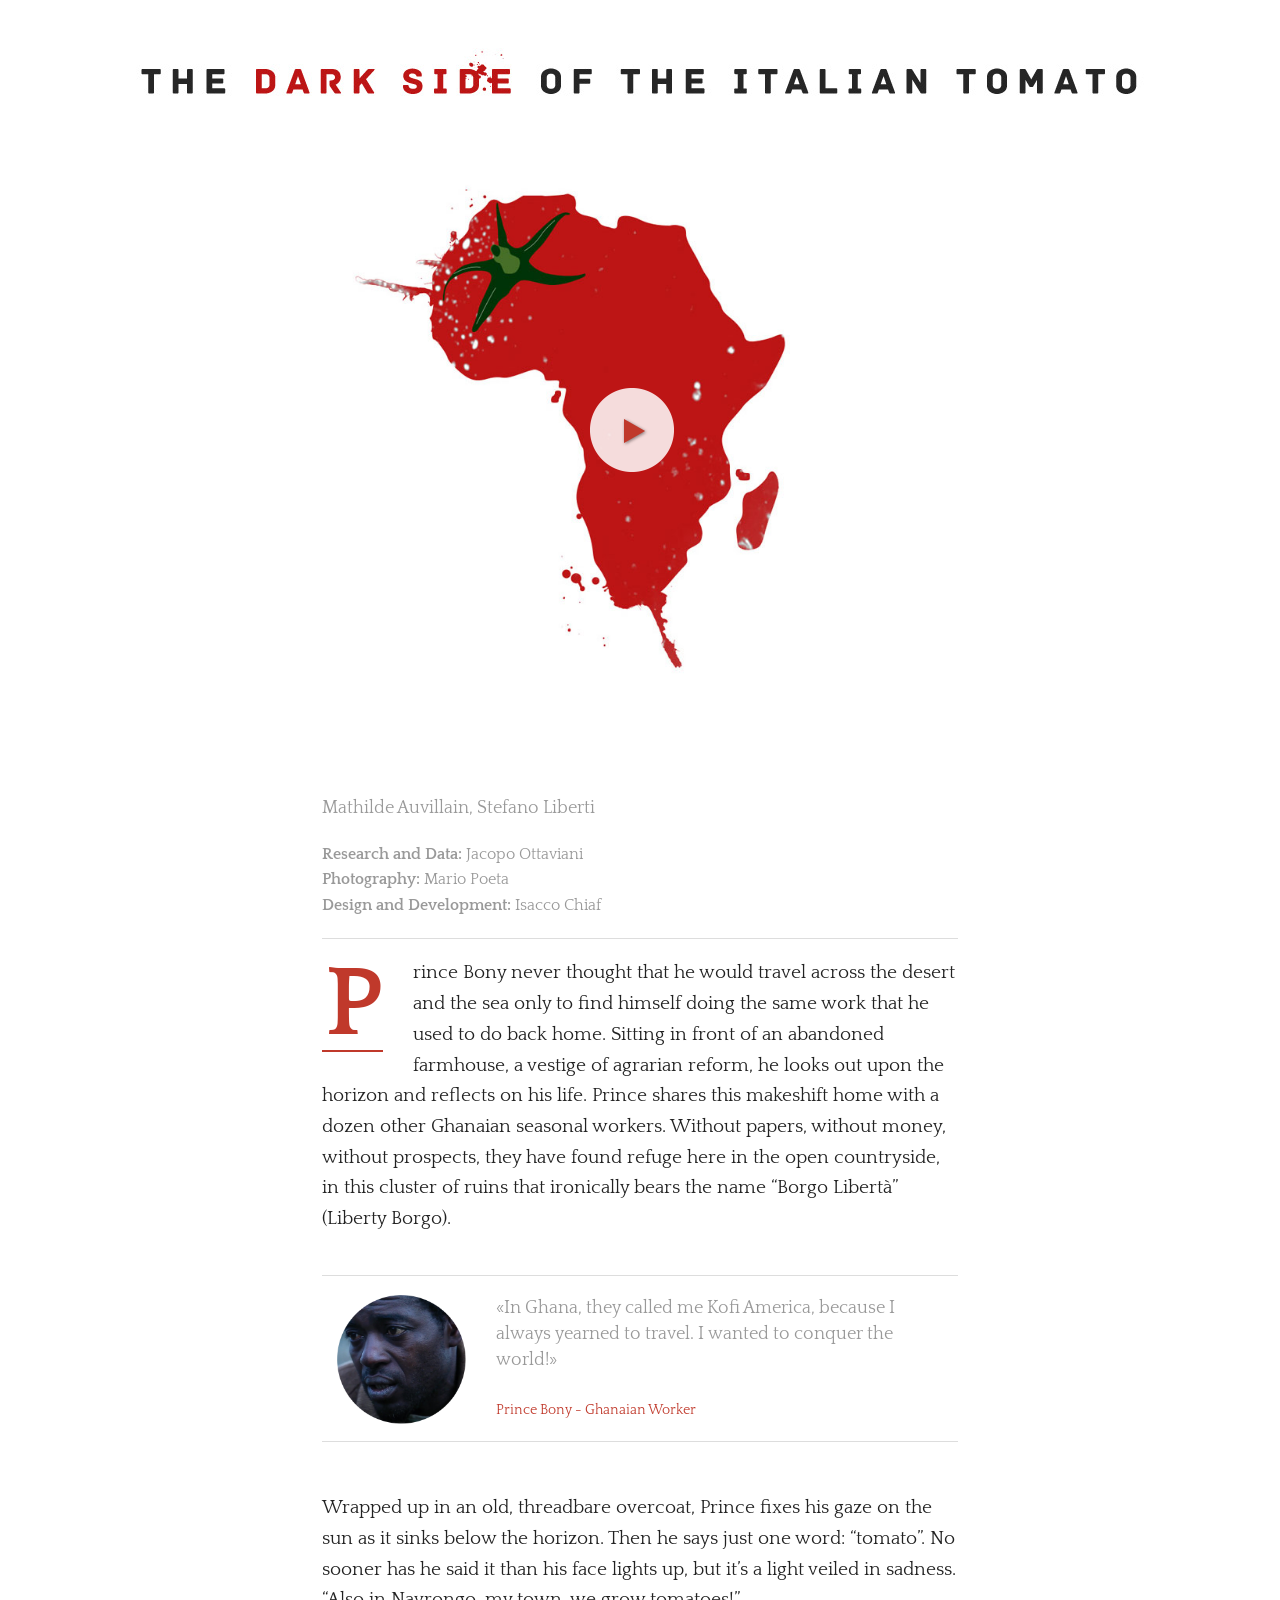
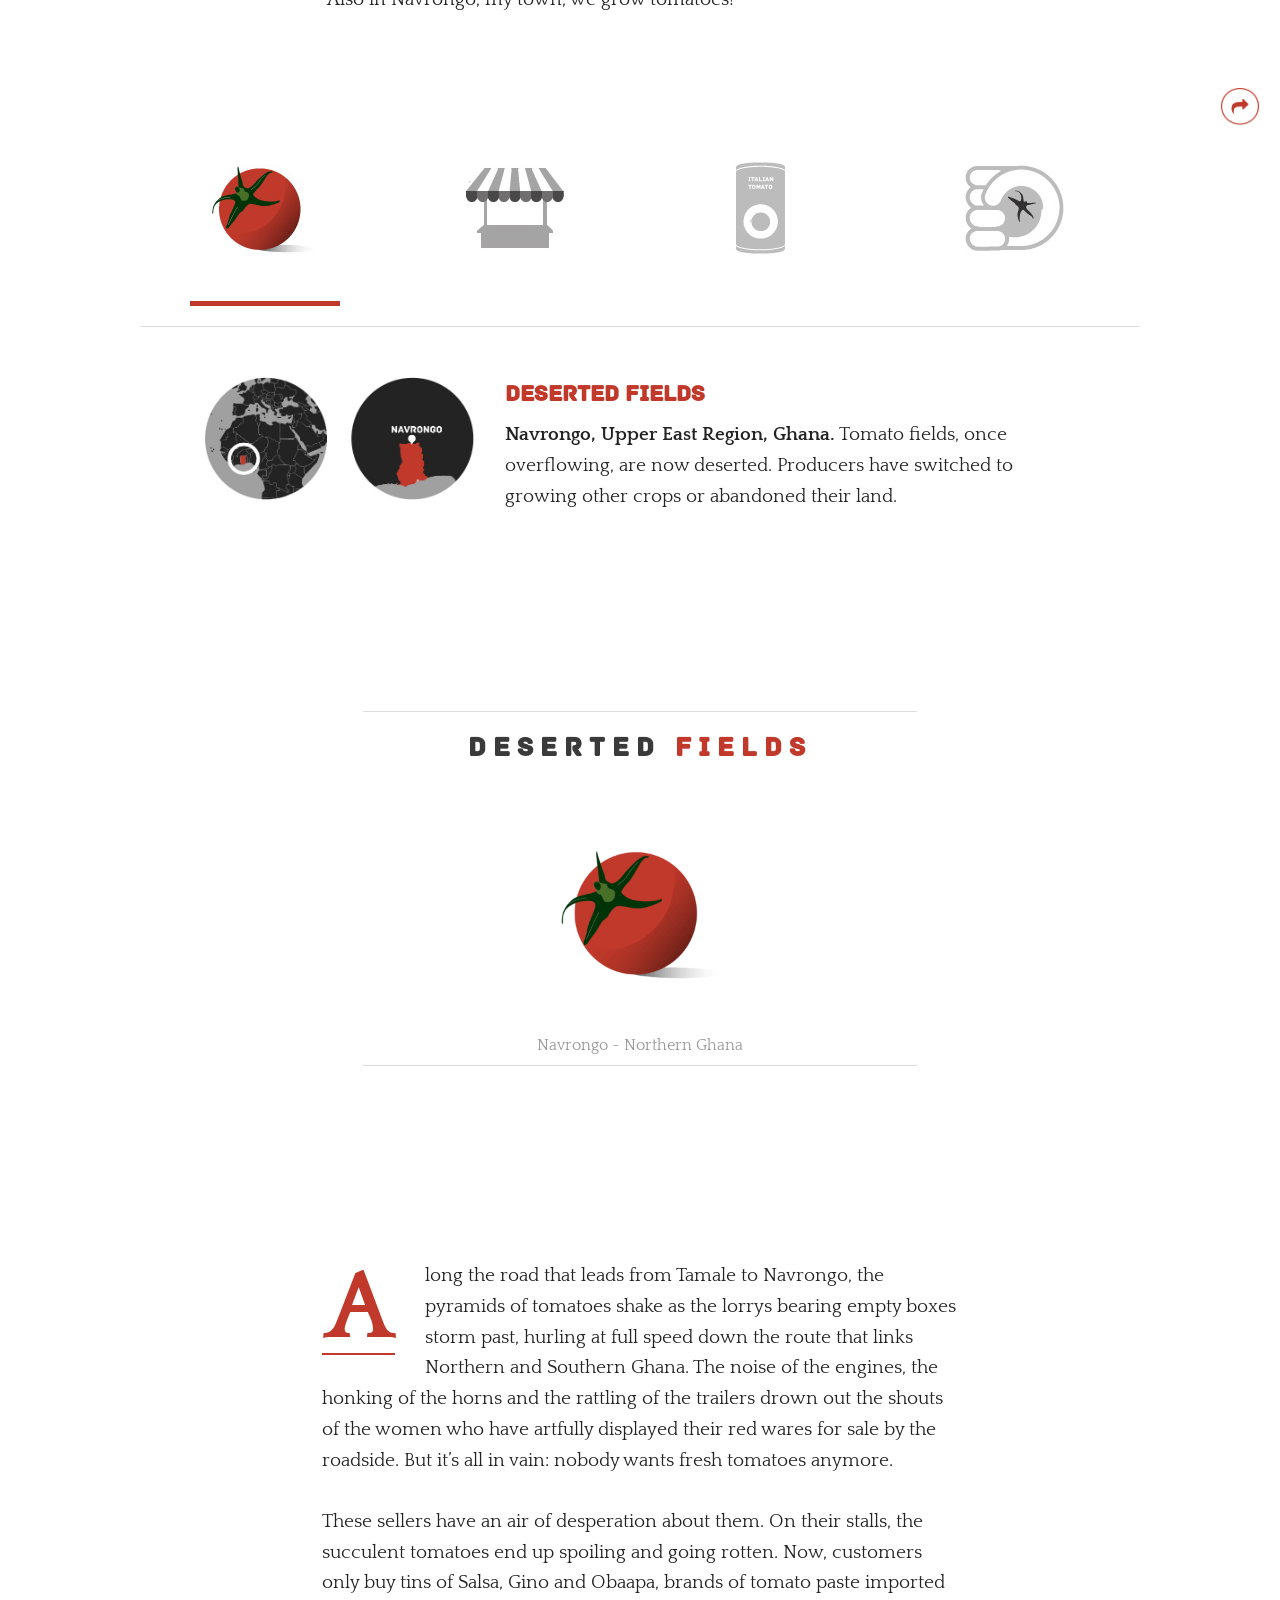
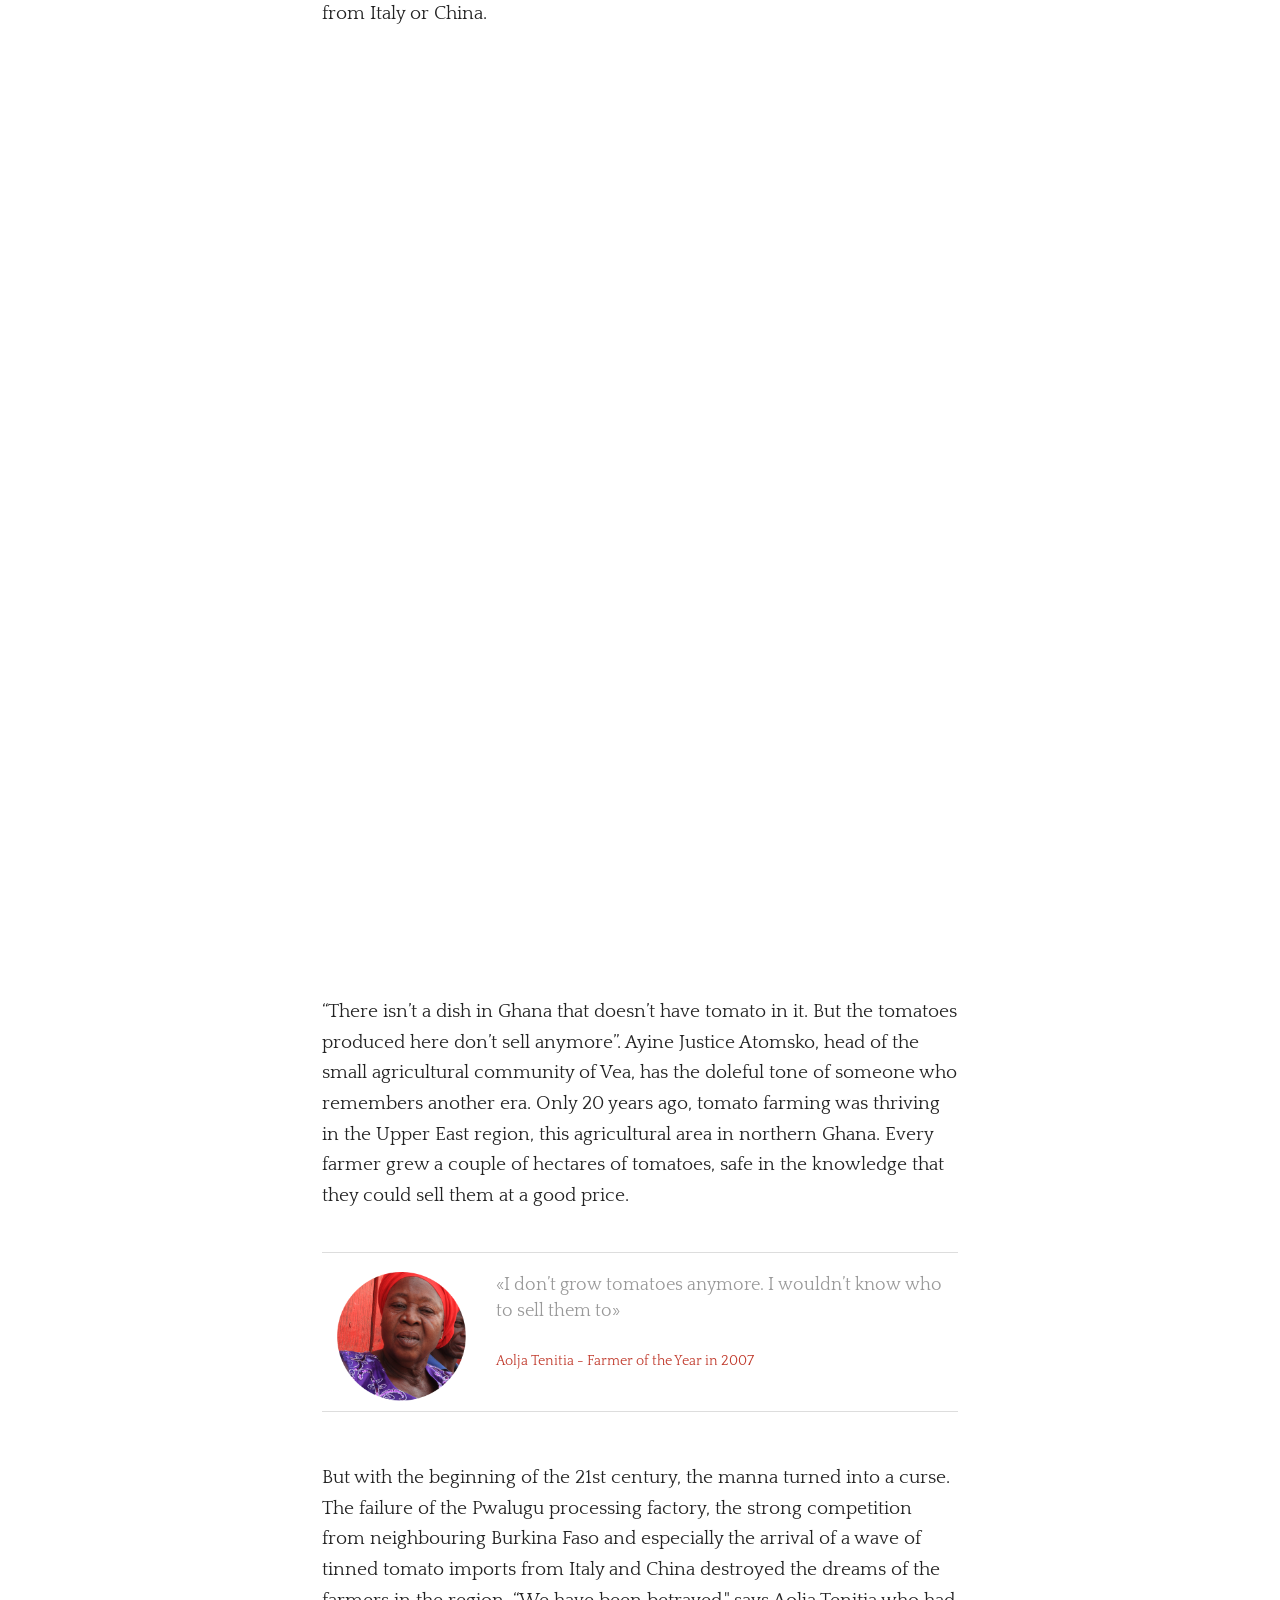
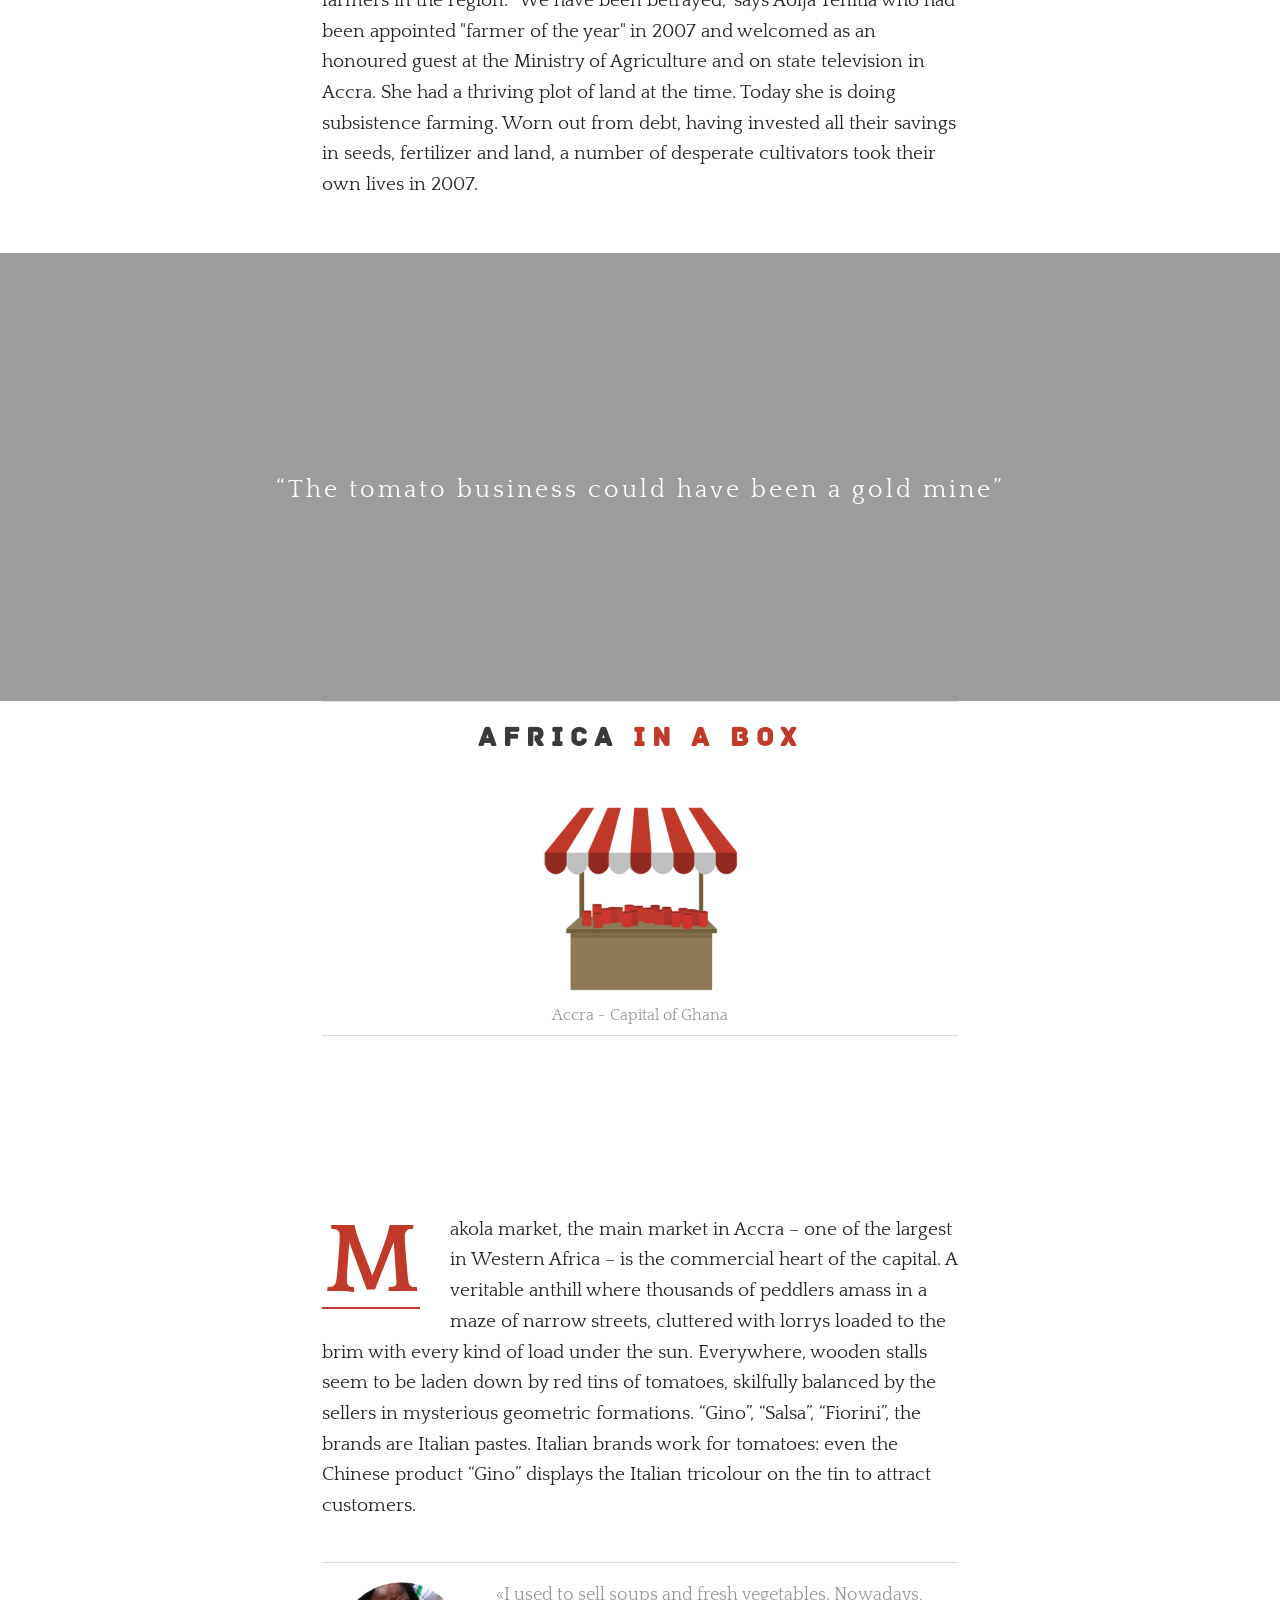
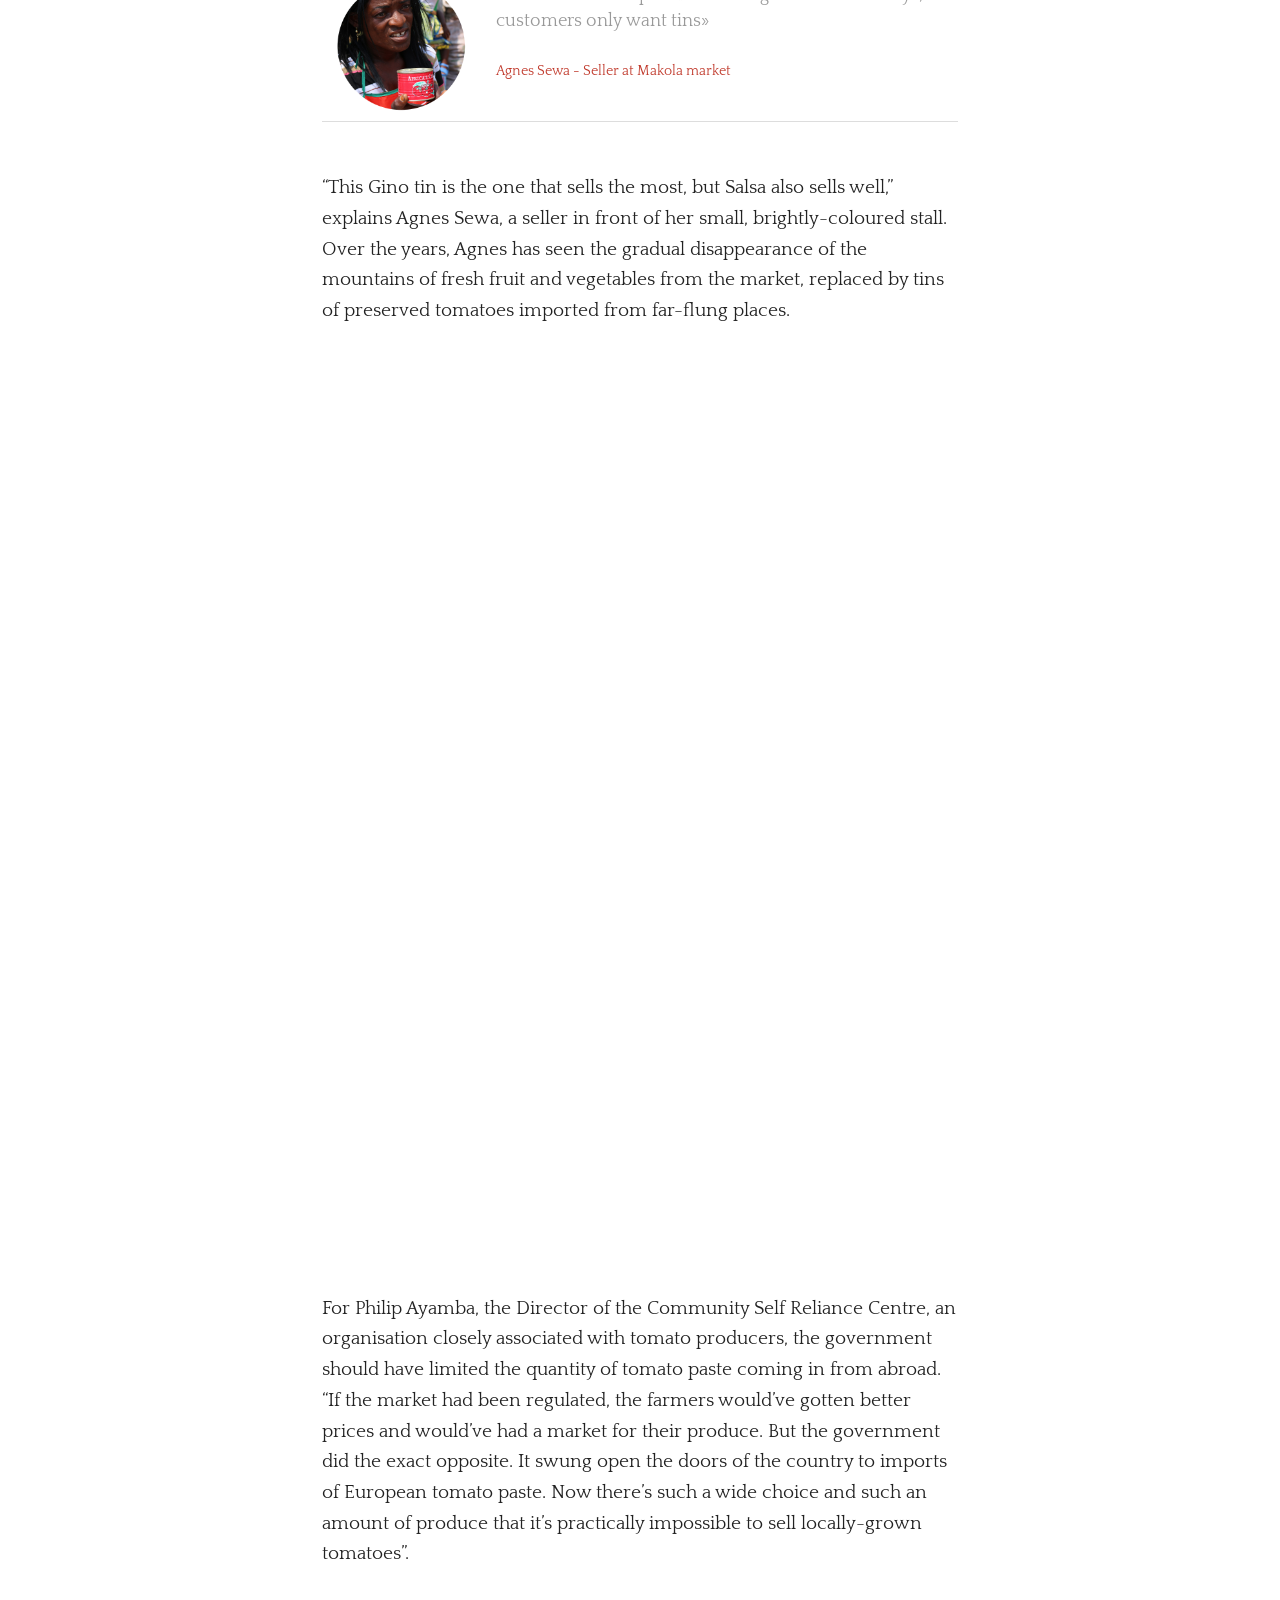
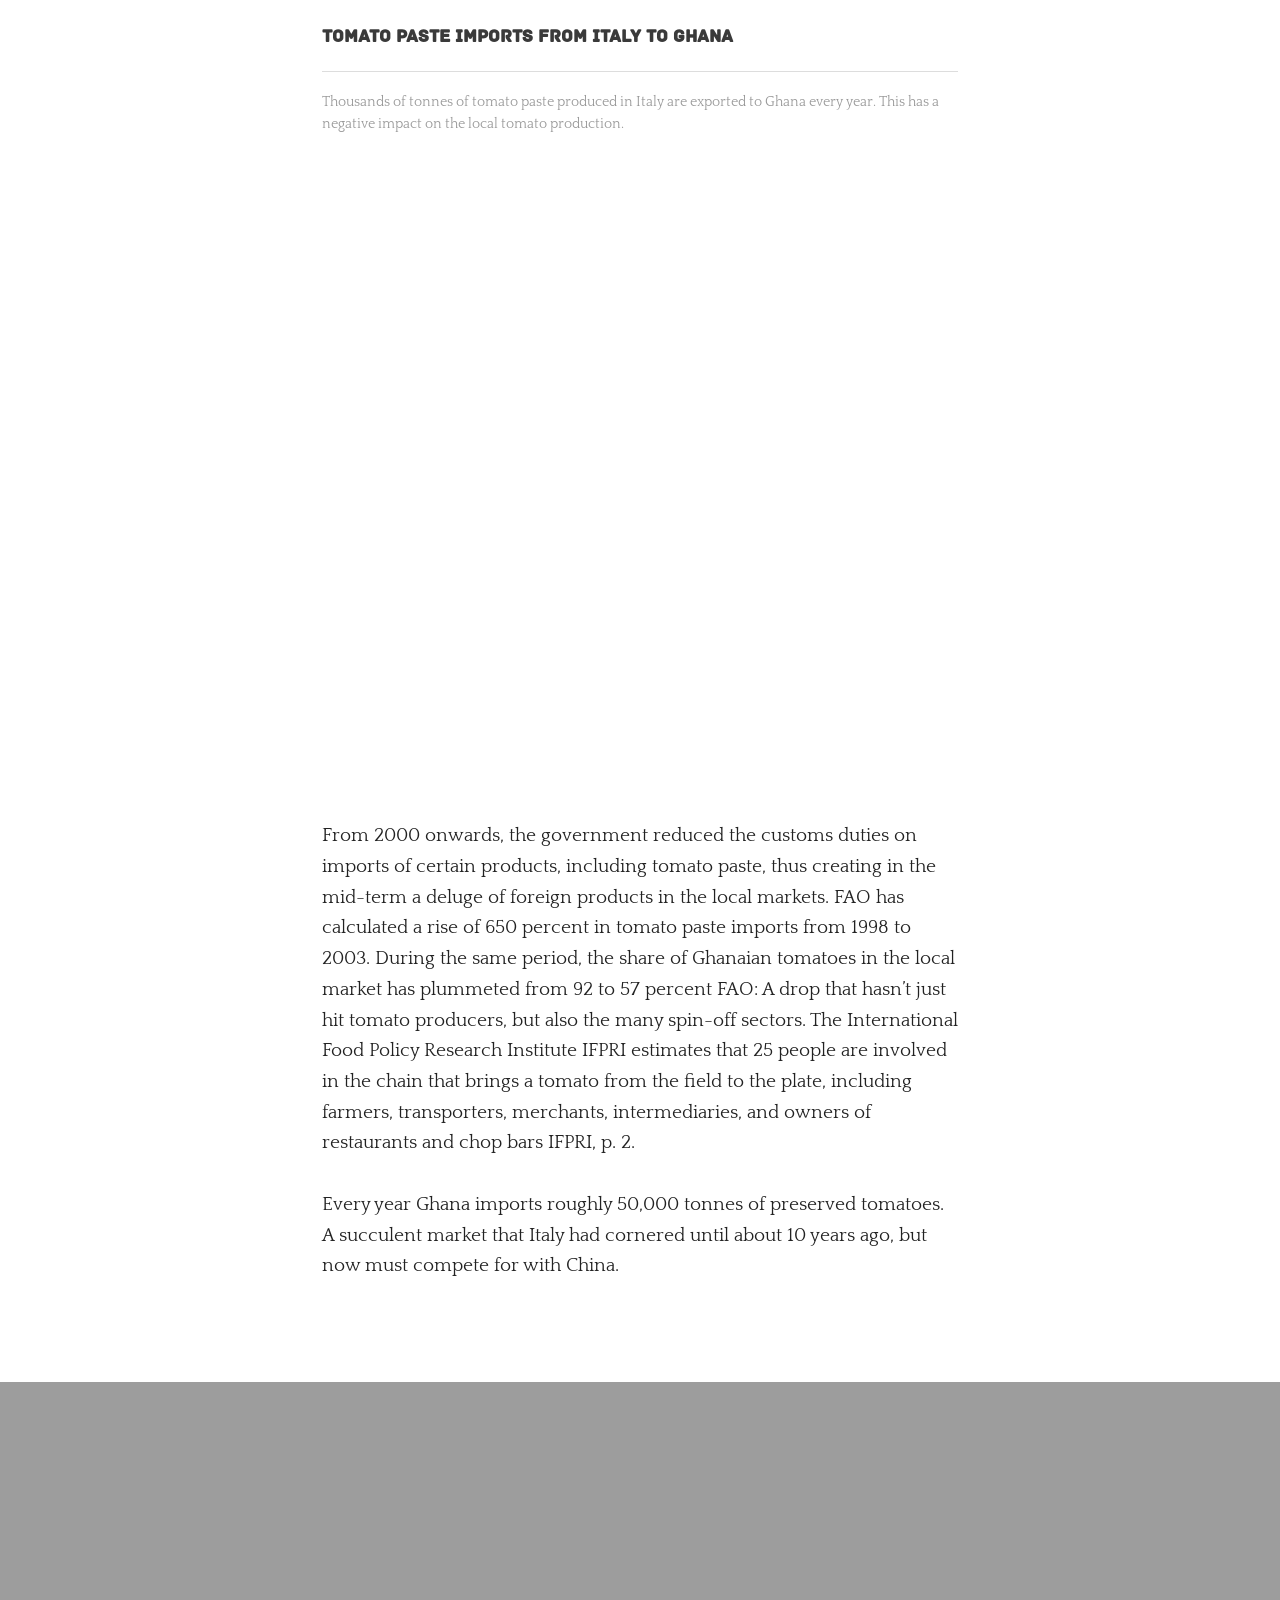
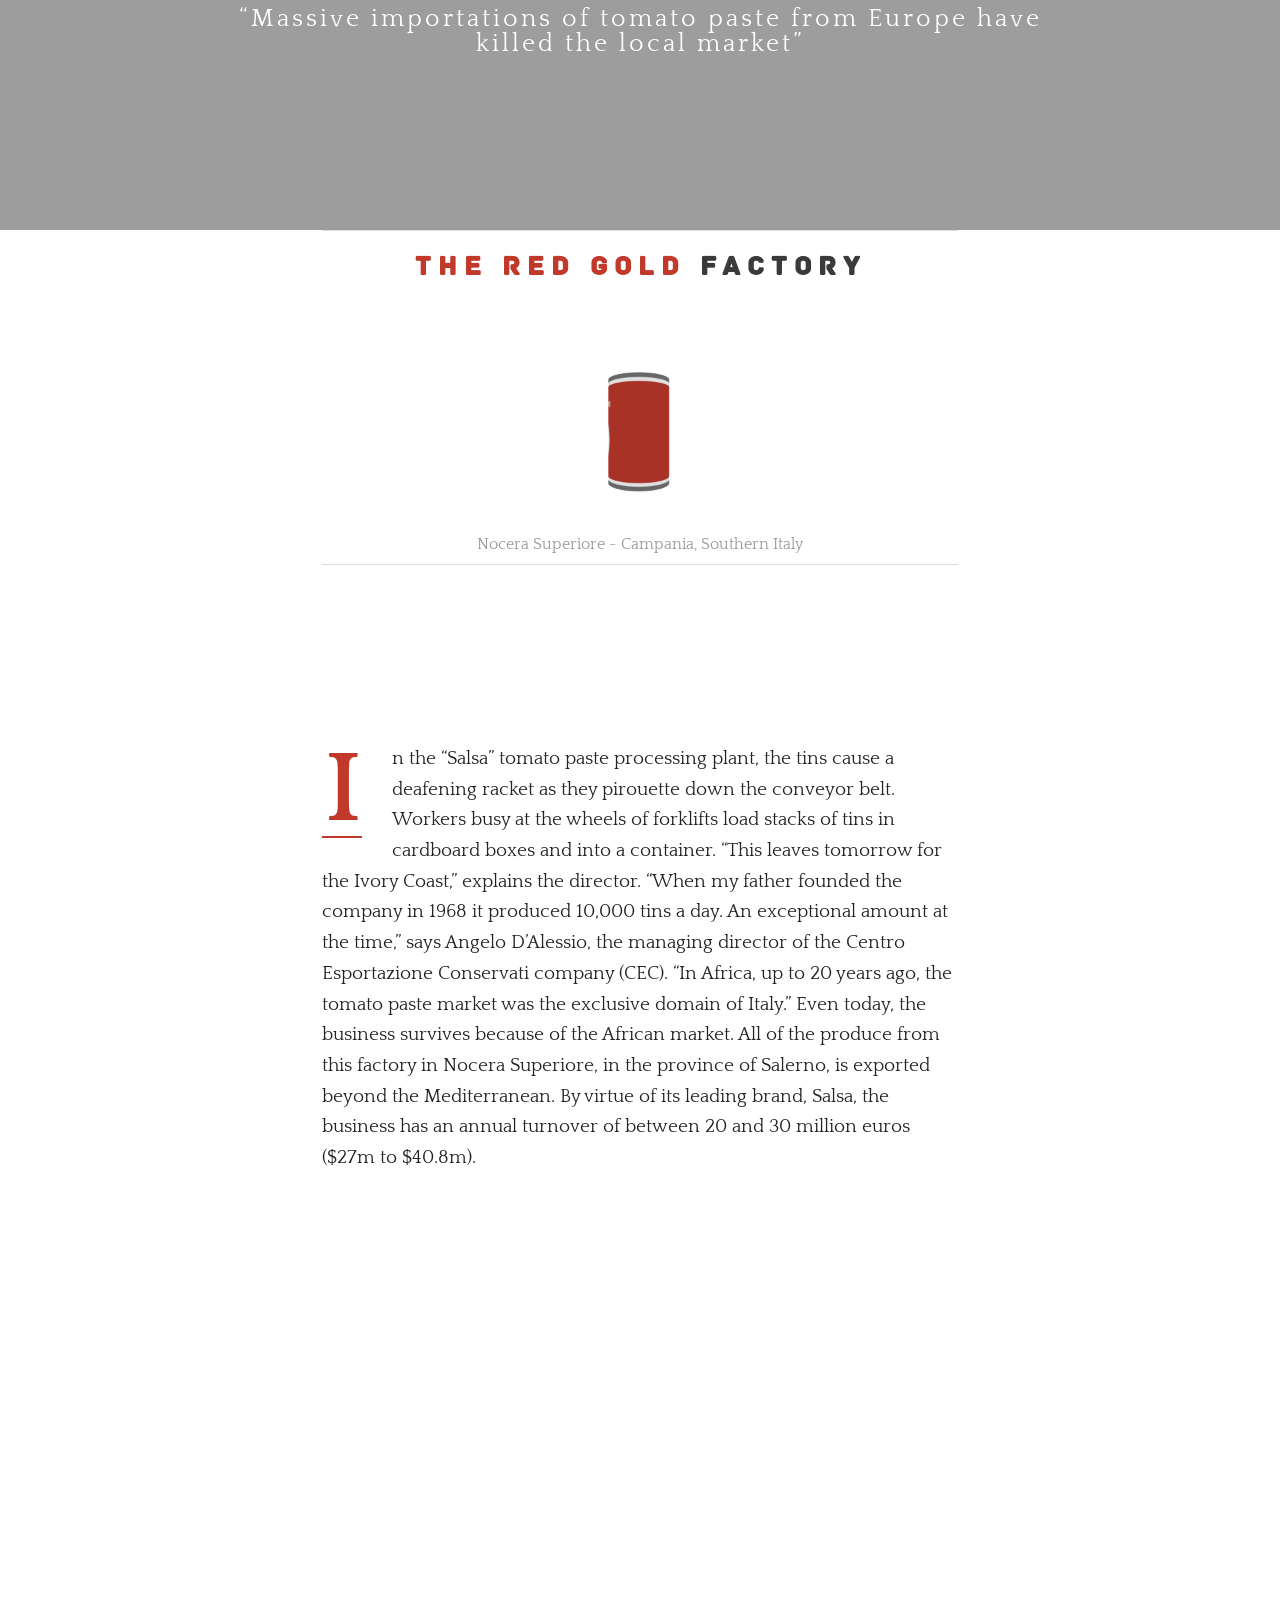
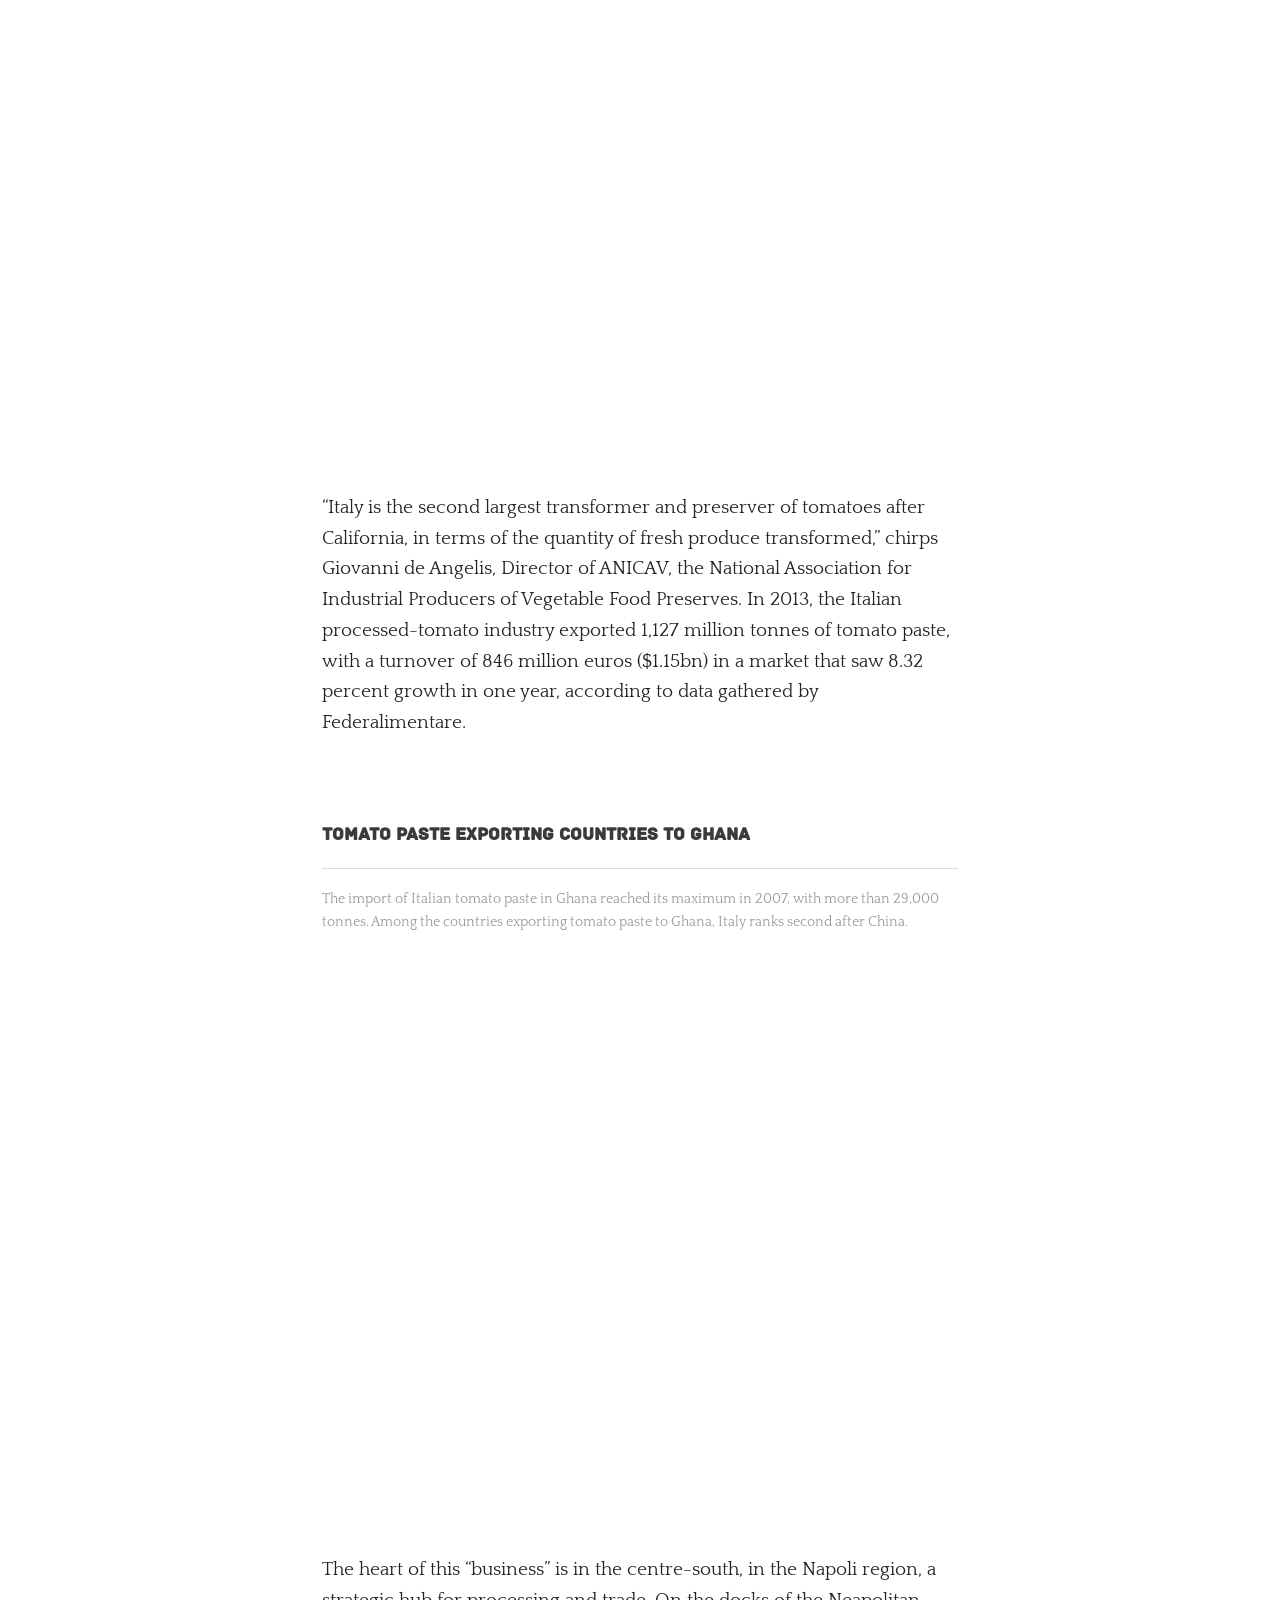
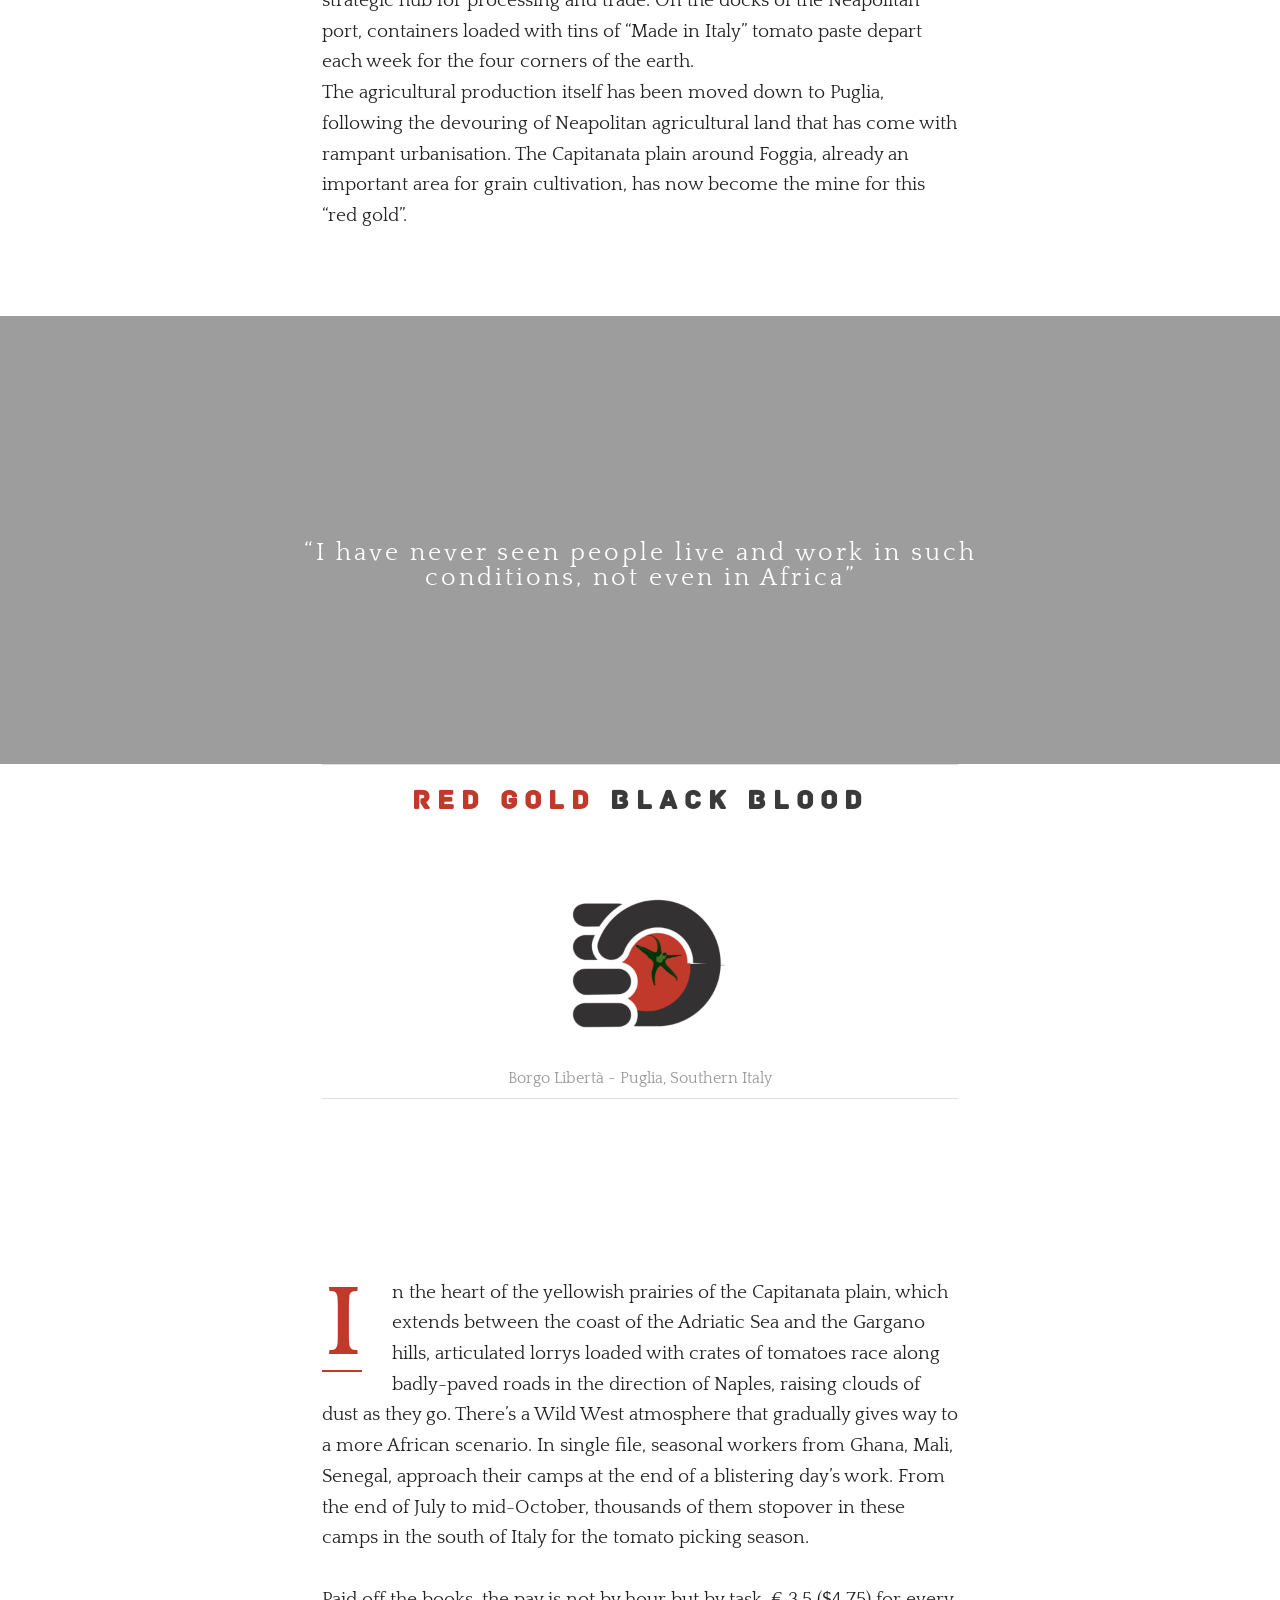
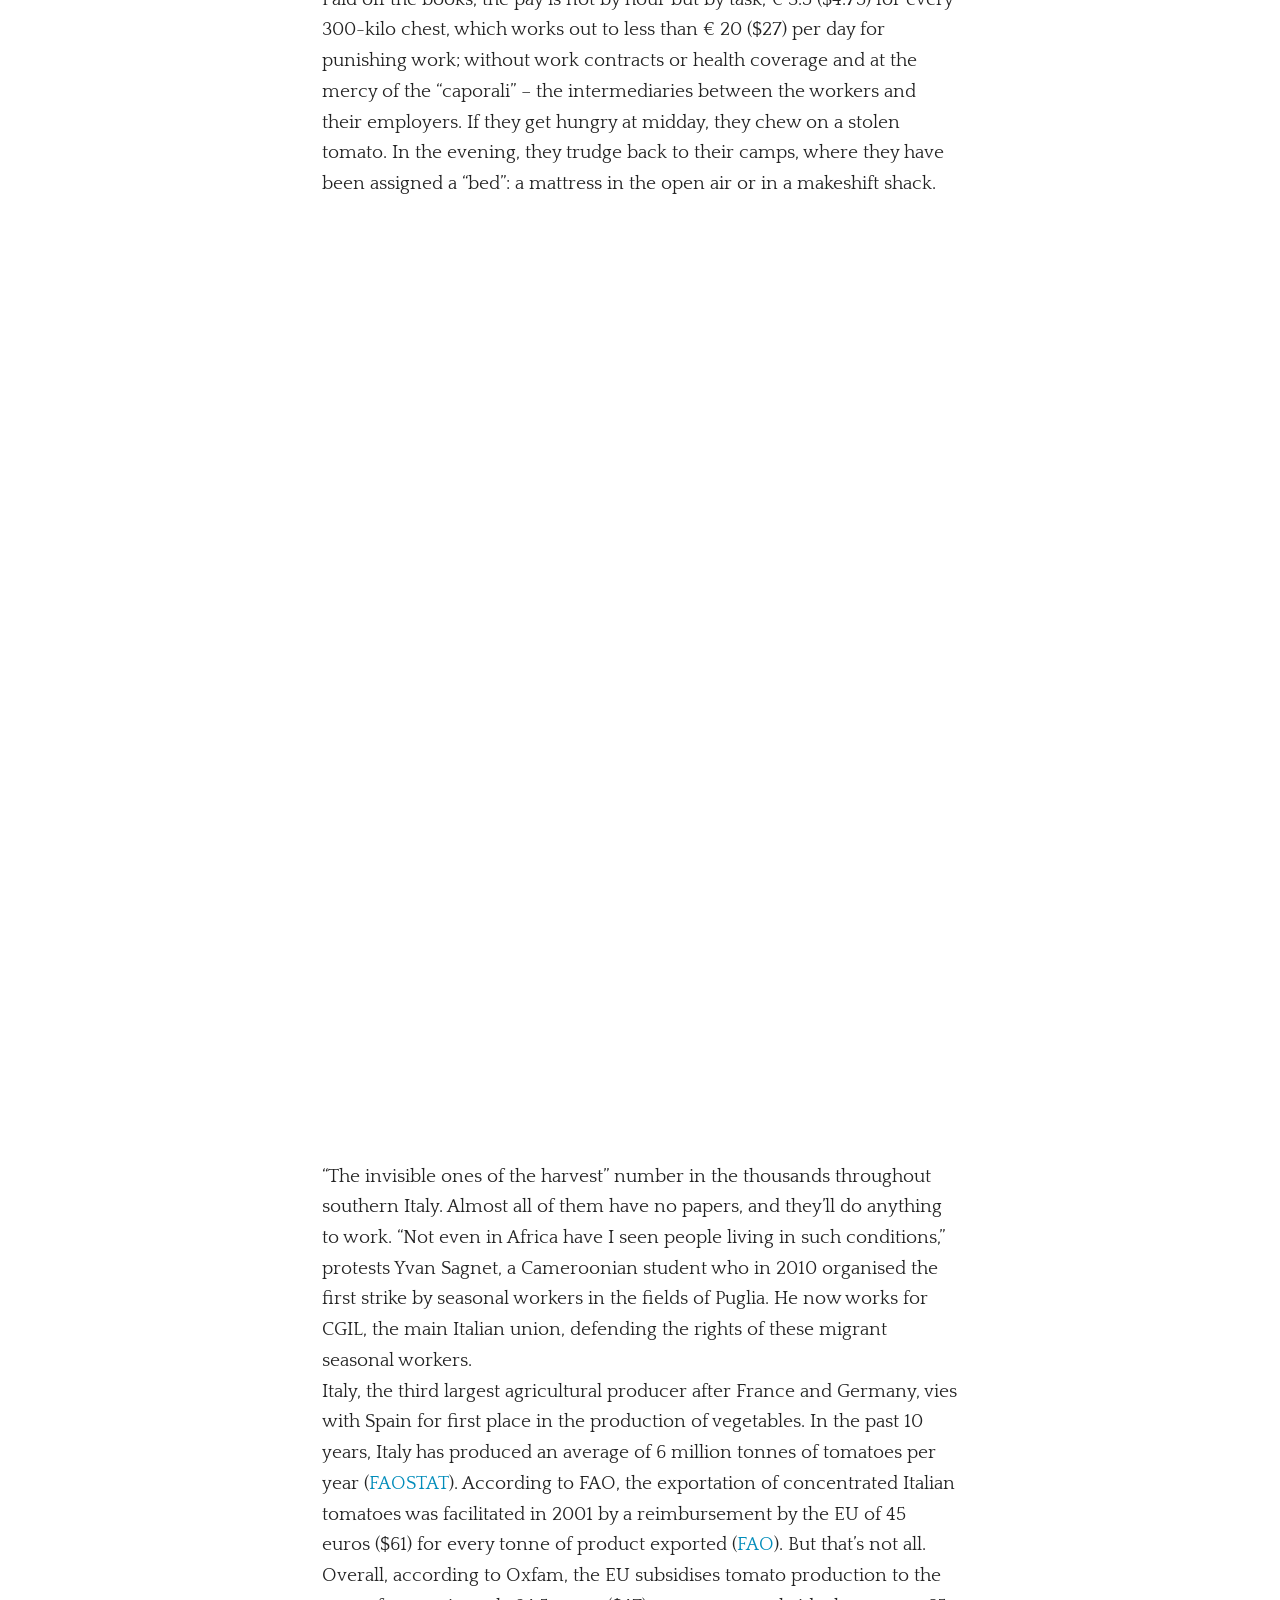
==== commit 467a742c: "das" ====
--- a/index.html
+++ b/index.html
@@ -139,7 +139,7 @@
 <br /><br />
 Research and data: <a href="https://twitter.com/jackottaviani" target="_blank"> Jacopo Ottaviani</a><br />
 Photography: Mario Poeta<br />
-Design and development: <a href="http://isaccochiaf.me" target="_blank">Isacco Chiaf</a> 
+Design and development: <a href="http://isaccochiaf.me" target="_blank">Isacco Chiaf</a> <br />
                   English translation: Enda Flannelly</p>
                
                   <hr>
@@ -520,7 +520,7 @@
                   <img src="img/caption_agnes.png" style="padding-bottom:10px;">
               </div>        
               <div class="medium-9 medium columns img-quote">         
-                  «I used to sell soups and fresh vegetables. Nowadays, customers only want tins» <br><br>  <p> Agnès Sewa - Seller at Makola market</p>     
+                  «I used to sell soups and fresh vegetables. Nowadays, customers only want tins» <br><br>  <p> Agnes Sewa - Seller at Makola market</p>     
               </div>      
               <hr>     
           </div>          
@@ -531,7 +531,7 @@
            <div class="medium-8 medium-centered columns">
                <br /><br />
                     <p>
-“This Gino tin is the one that sells the most, but Salsa also sells well,” explains Agnès Sewa, a seller in front of her small, brightly-coloured stall. Over the years, Agnes has seen the gradual disappearance of the mountains of fresh fruit and vegetables from the market, replaced by tins of preserved tomatoes imported from far-flung places. 
+“This Gino tin is the one that sells the most, but Salsa also sells well,” explains Agnes Sewa, a seller in front of her small, brightly-coloured stall. Over the years, Agnes has seen the gradual disappearance of the mountains of fresh fruit and vegetables from the market, replaced by tins of preserved tomatoes imported from far-flung places. 
 </p>  
                <br /><br /><br /><br /><br /><br /><br /><br />
                </div>
@@ -588,7 +588,7 @@
            <div class="medium-8 medium-centered columns">
                <br /><br /><br /><br /><br /><br /><br /><br />
                     <p>
-From 2000 onwards, the government reduced the customs duties on imports of certain products, including tomato paste, thus creating in the mid-term a deluge of foreign products in the local markets. FAO has calculated a rise of 650 percent in tomato paste imports from 1998 to 2003. During the same period, the share of Ghanaian tomatoes in the local market has plummeted from 92 to 57 percent FAO: A drop that hasn’t just hit tomato producers, but also the many spin-off sectors. The International Food Policy Research Institute (IFPRI) estimates that 25 people are involved in the chain that brings a tomato from the field to the plate, including farmers, transporters, merchants, intermediaries, and owners of restaurants and chop bars IFPRI, p. 2. 
+From 2000 onwards, the government reduced the customs duties on imports of certain products, including tomato paste, thus creating in the mid-term a deluge of foreign products in the local markets. FAO has calculated a rise of 650 percent in tomato paste imports from 1998 to 2003. During the same period, the share of Ghanaian tomatoes in the local market has plummeted from 92 to 57 percent FAO: A drop that hasn’t just hit tomato producers, but also the many spin-off sectors. The International Food Policy Research Institute IFPRI estimates that 25 people are involved in the chain that brings a tomato from the field to the plate, including farmers, transporters, merchants, intermediaries, and owners of restaurants and chop bars IFPRI, p. 2. 
 <br /><br />
 Every year Ghana imports roughly 50,000 tonnes of preserved tomatoes. A succulent market that Italy had cornered until about 10 years ago, but now must compete for with China. 
 
@@ -812,7 +812,7 @@
                   <img src="img/caption_prince.jpg" style="padding-bottom:10px;">
               </div>        
               <div class="medium-9 medium columns img-quote">                       
-                  «During tomato harvesting season, I manage to send some money to my family in Ghana. But I tin’t go back home, nor can I tell them to join me here. I just tin’t tell them the hell I live in here in Italy.» <p>Prince Bony - Ghanaian Worker</p>  
+                  «During tomato harvesting season, I manage to send some money to my family in Ghana. But I can’t go back home, nor can I tell them to join me here. I just can’t tell them the hell I live in here in Italy.» <p>Prince Bony - Ghanaian Worker</p>  
               </div>          
               <hr>
           </div>
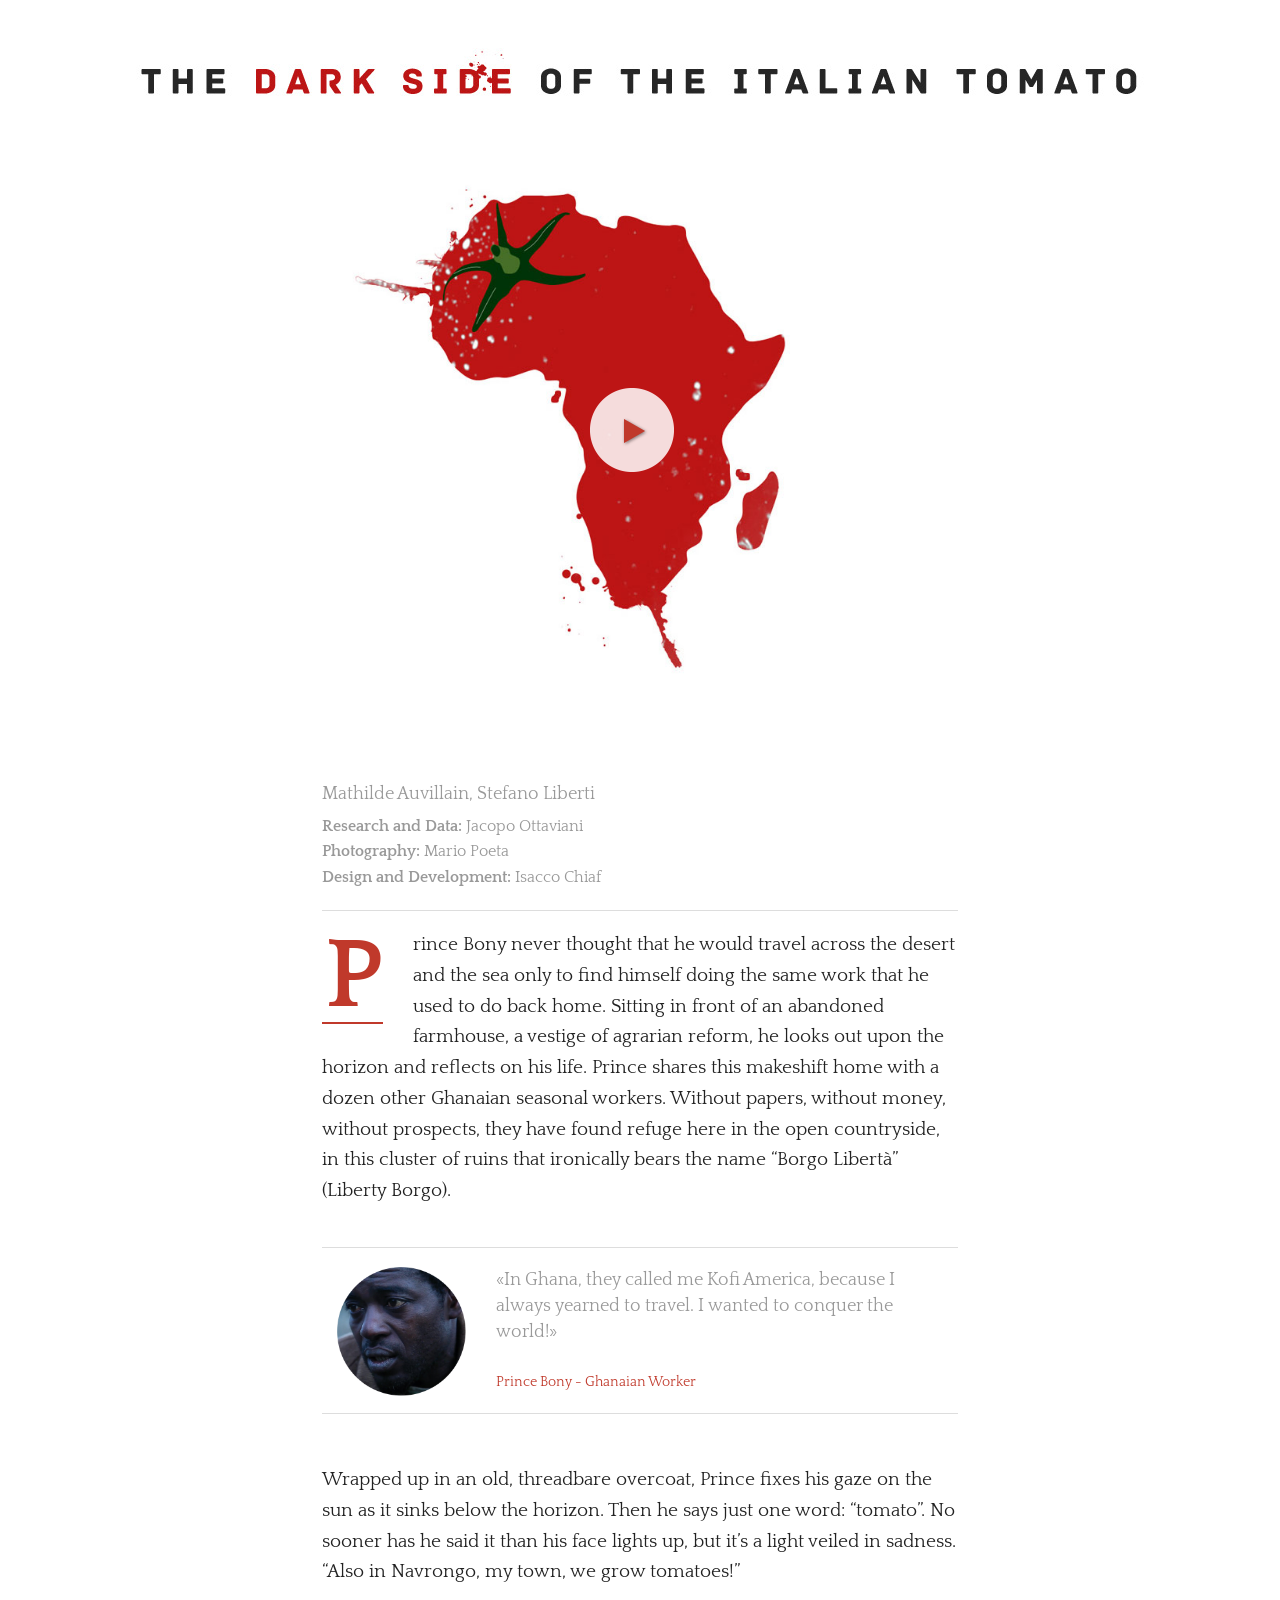
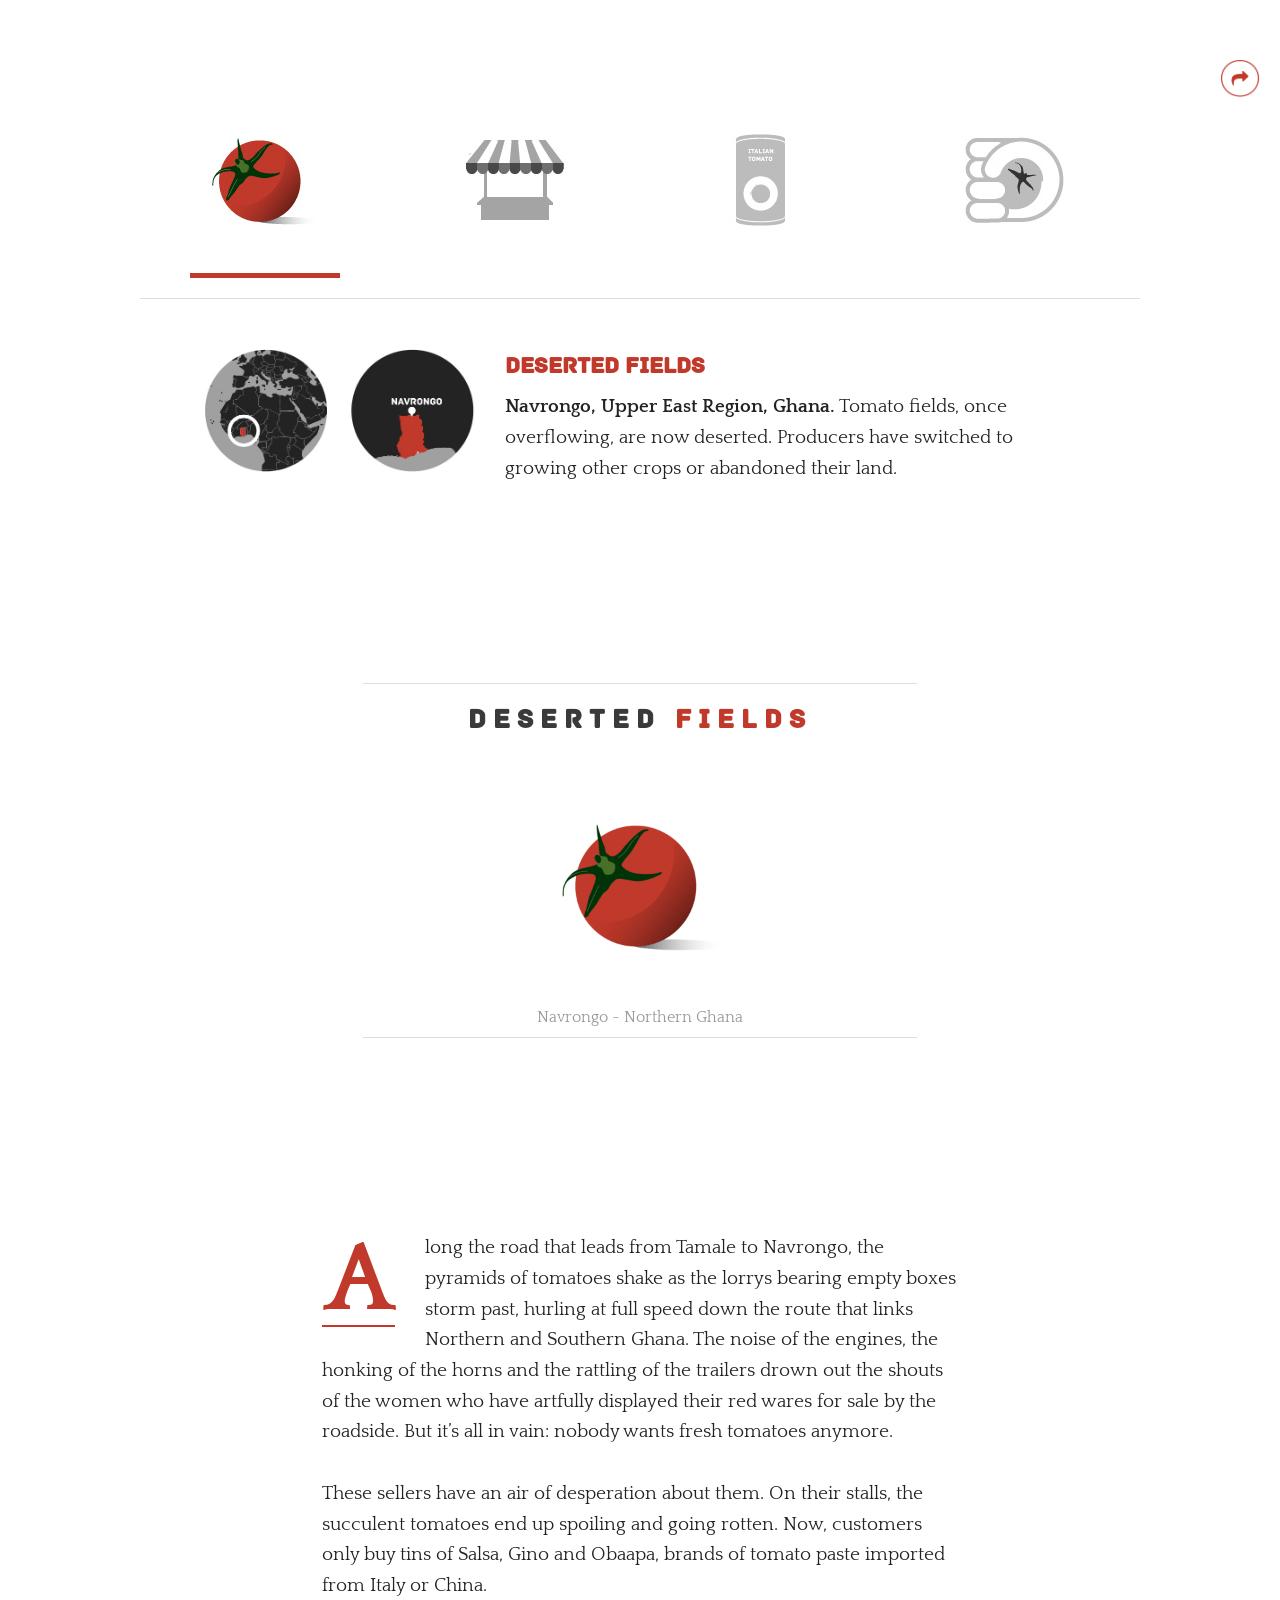
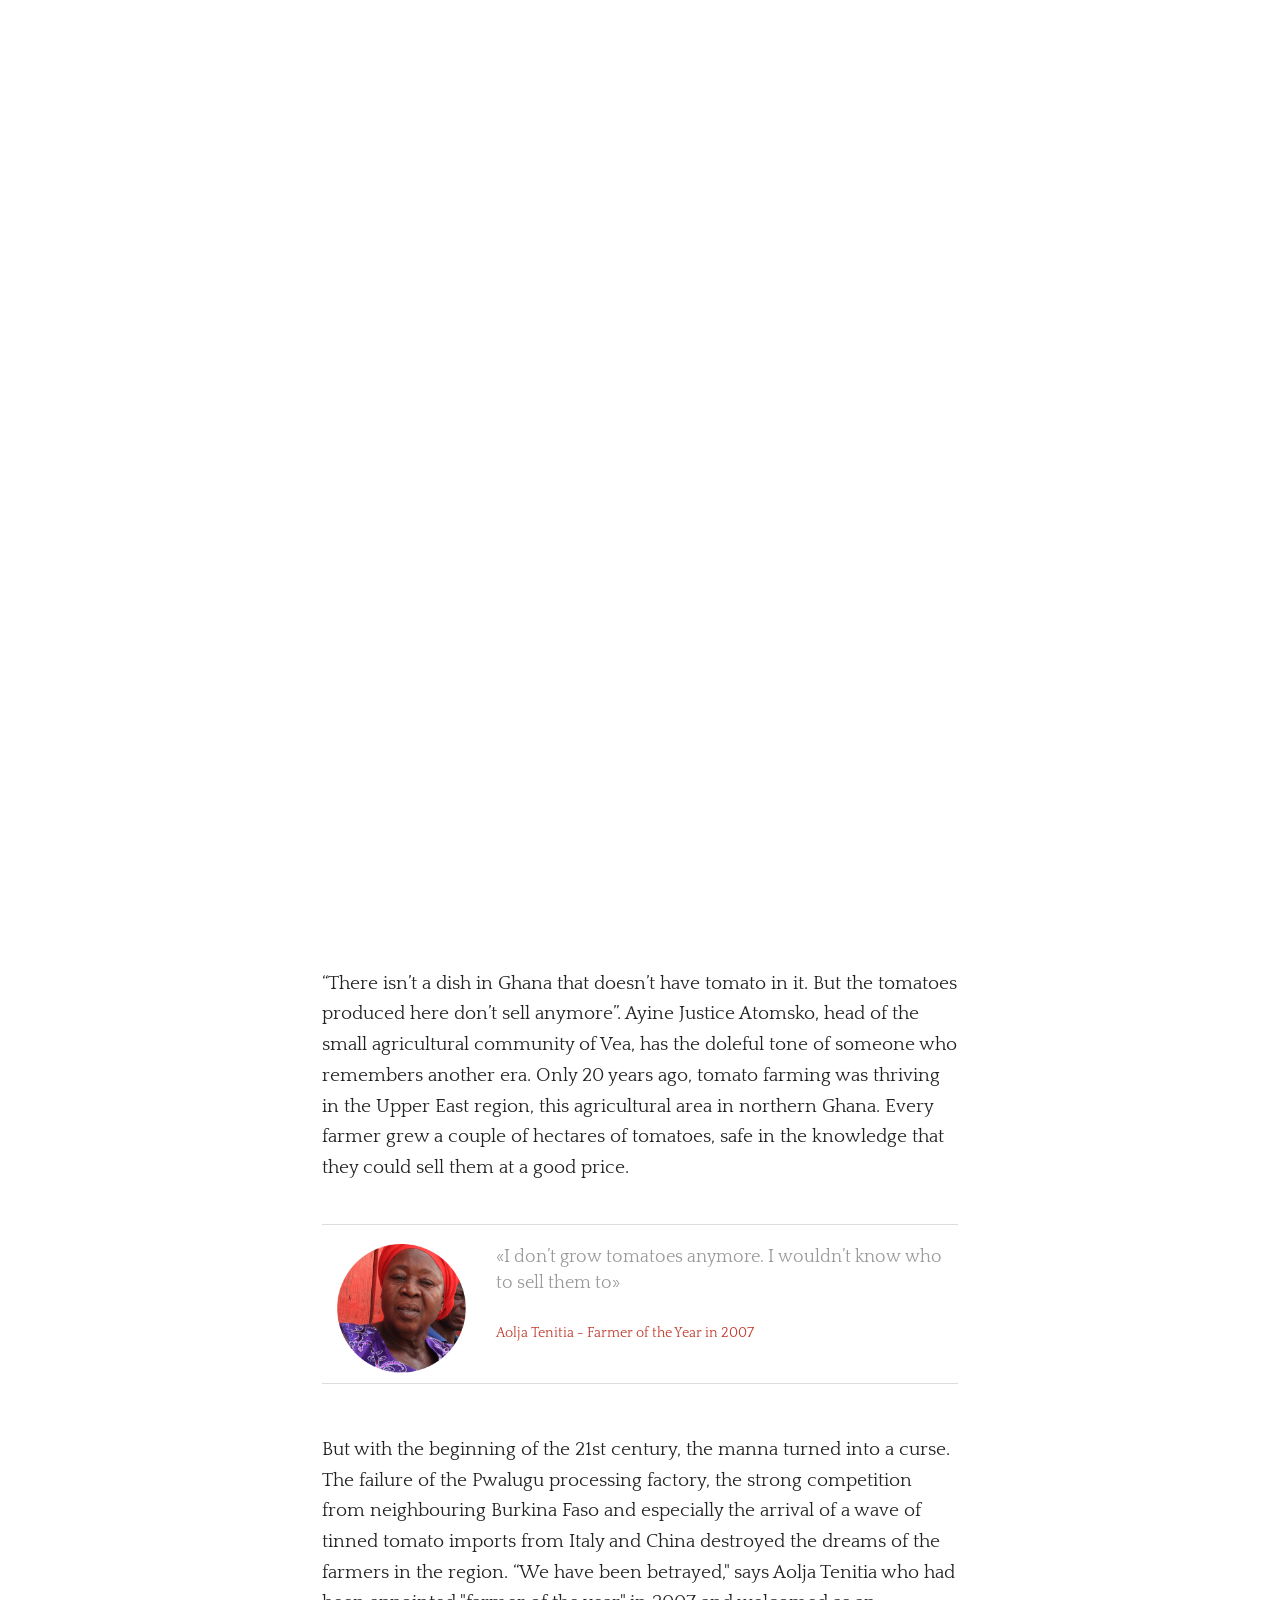
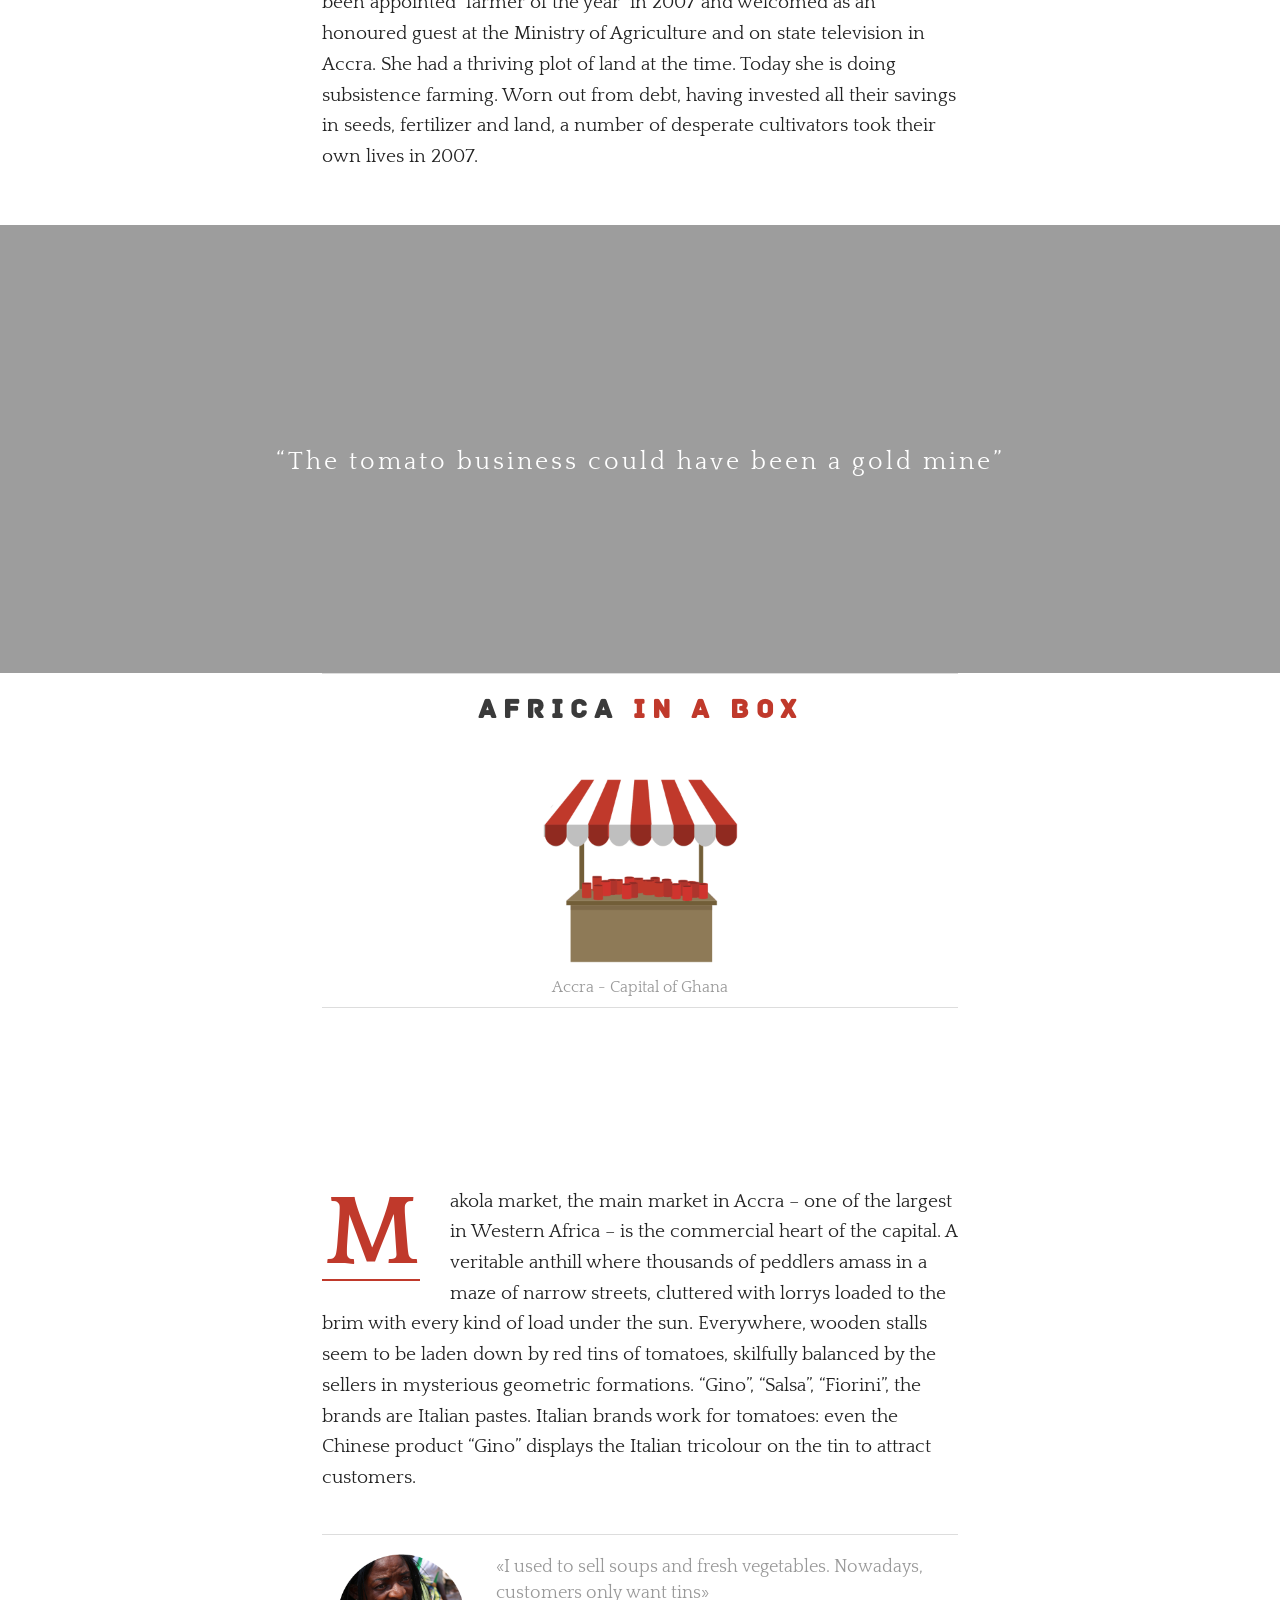
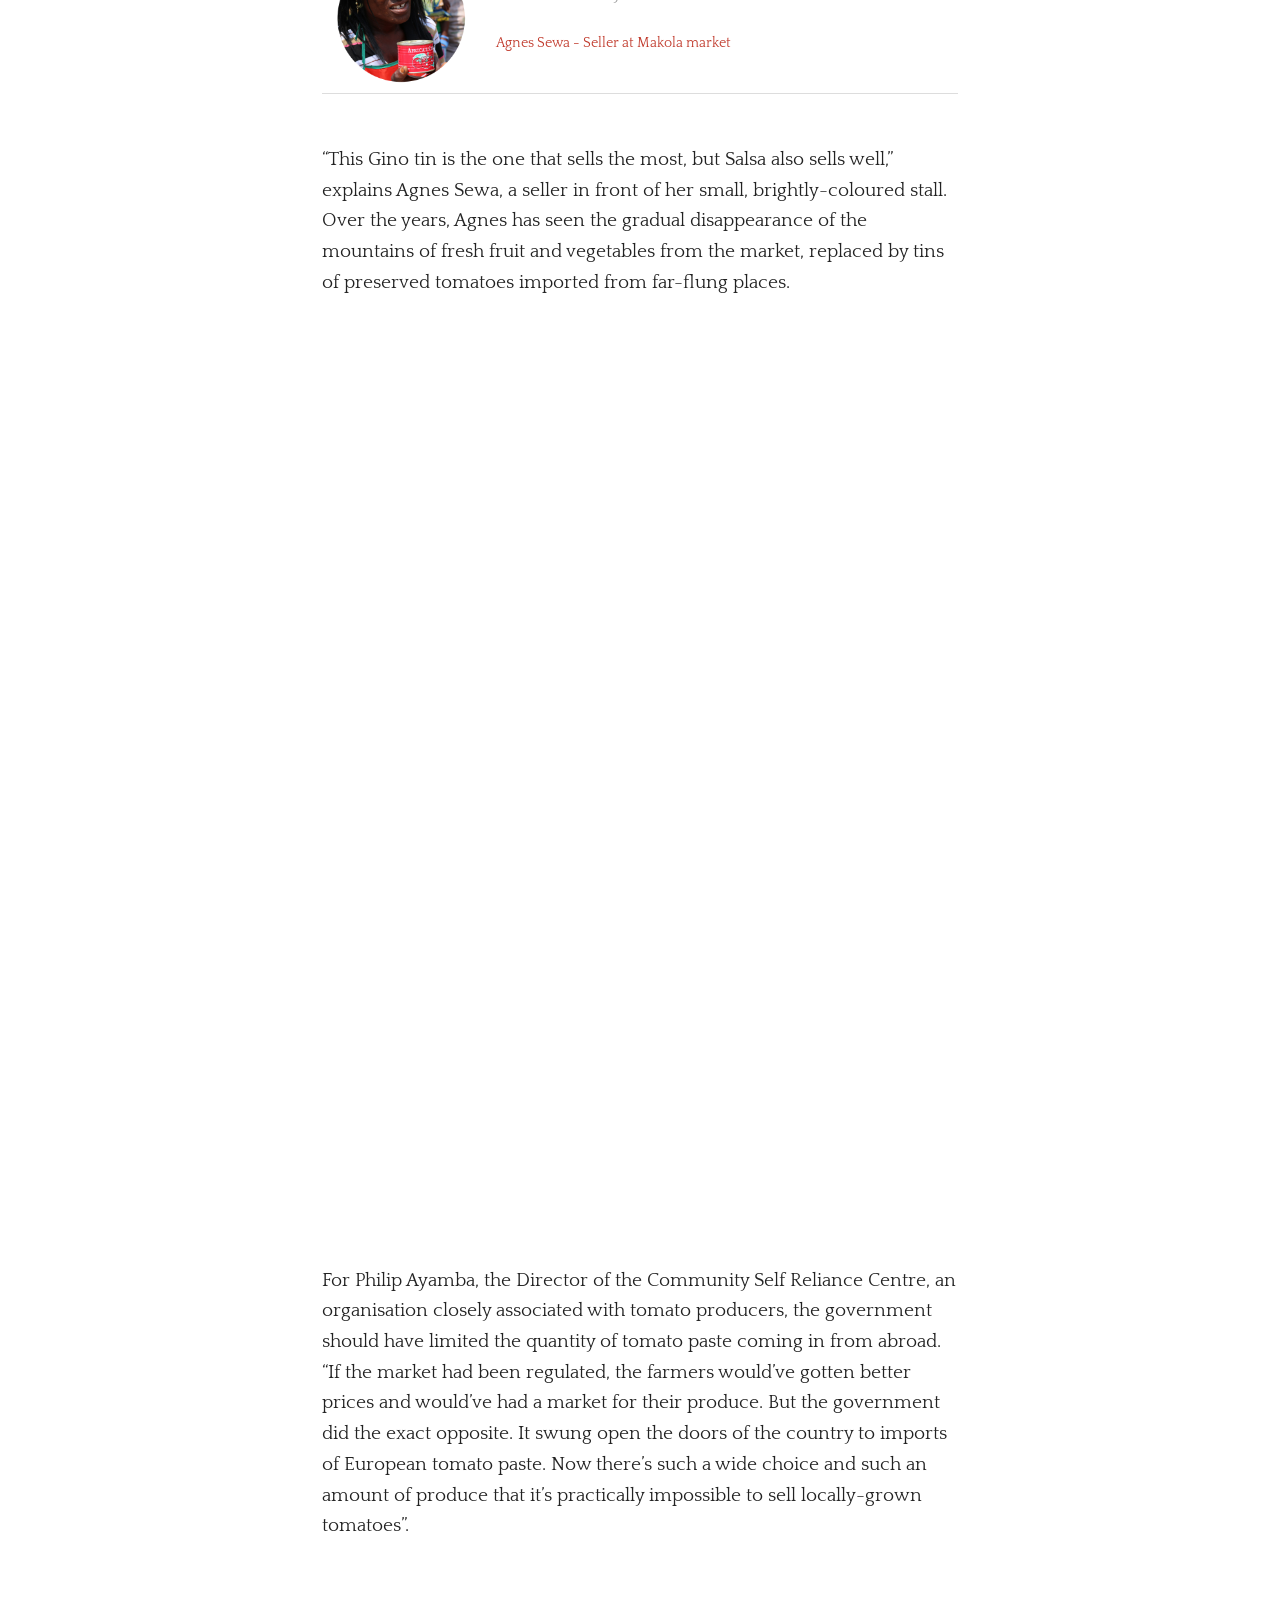
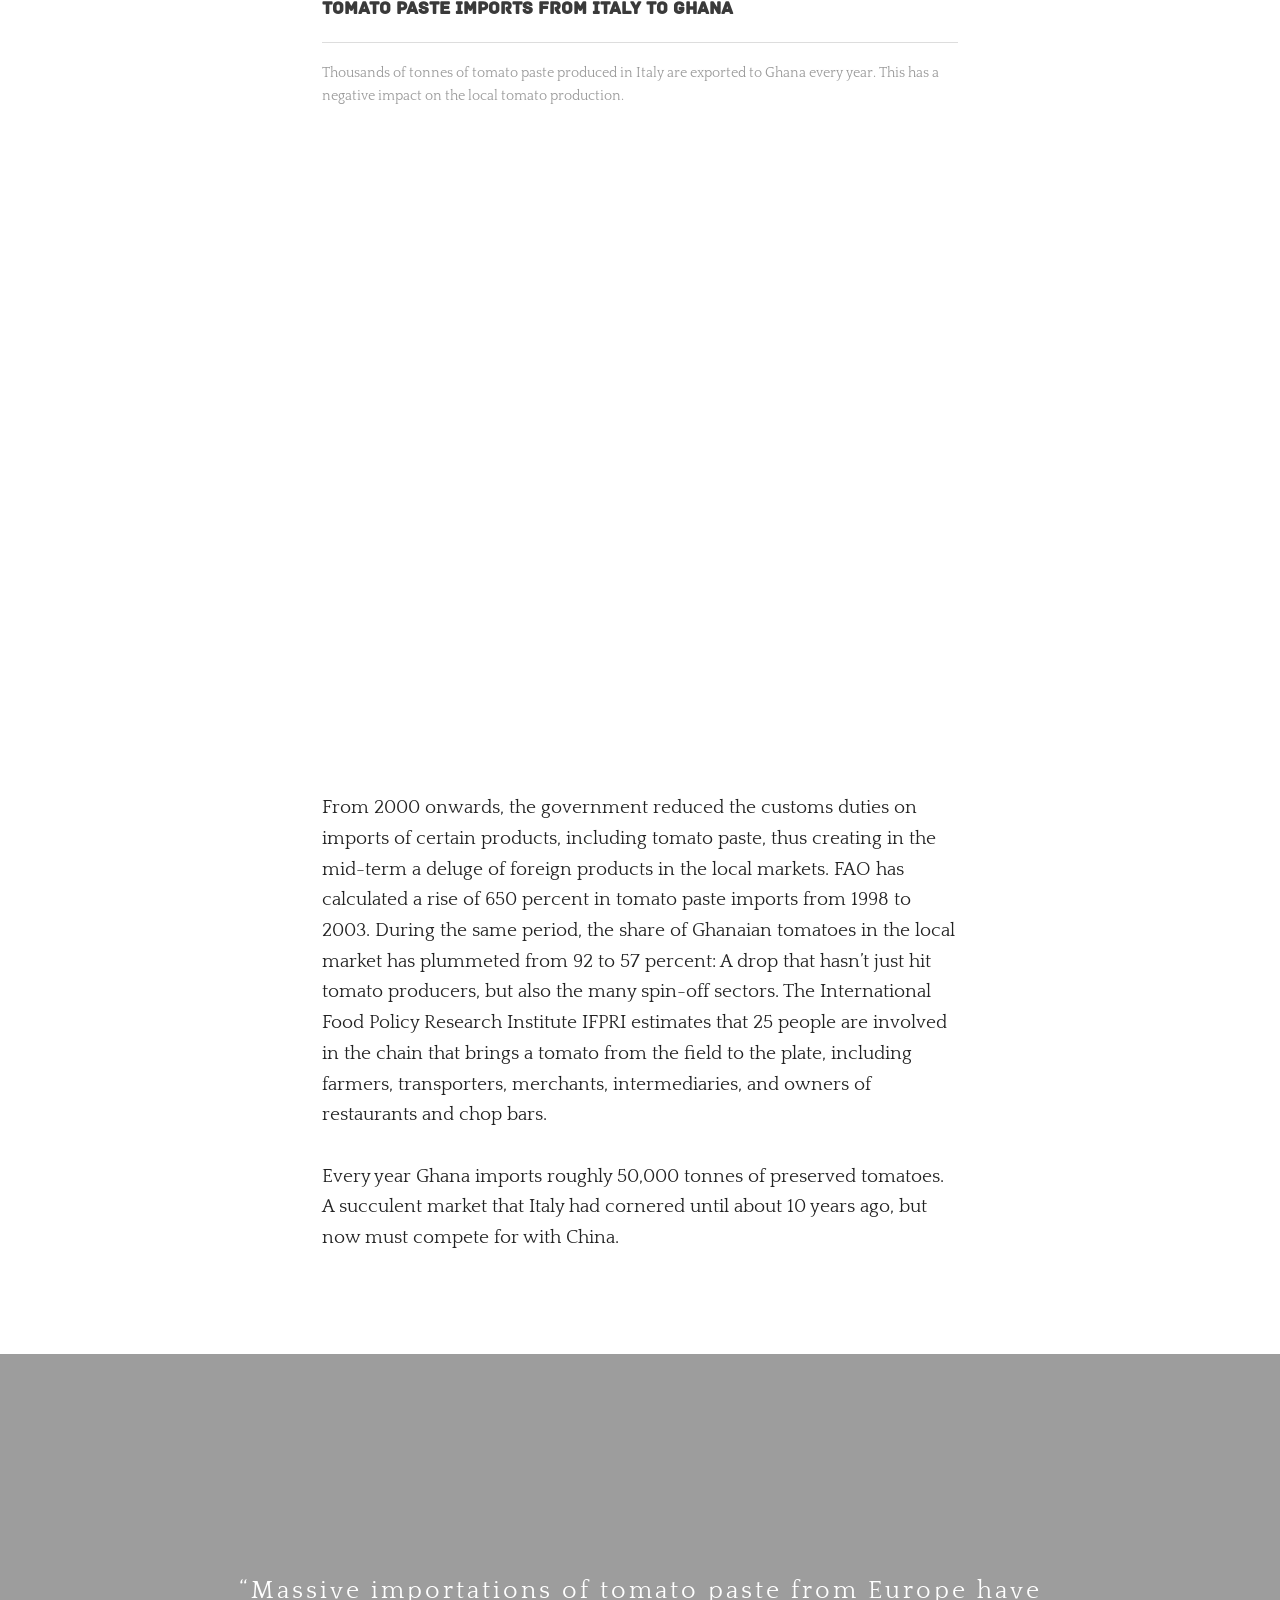
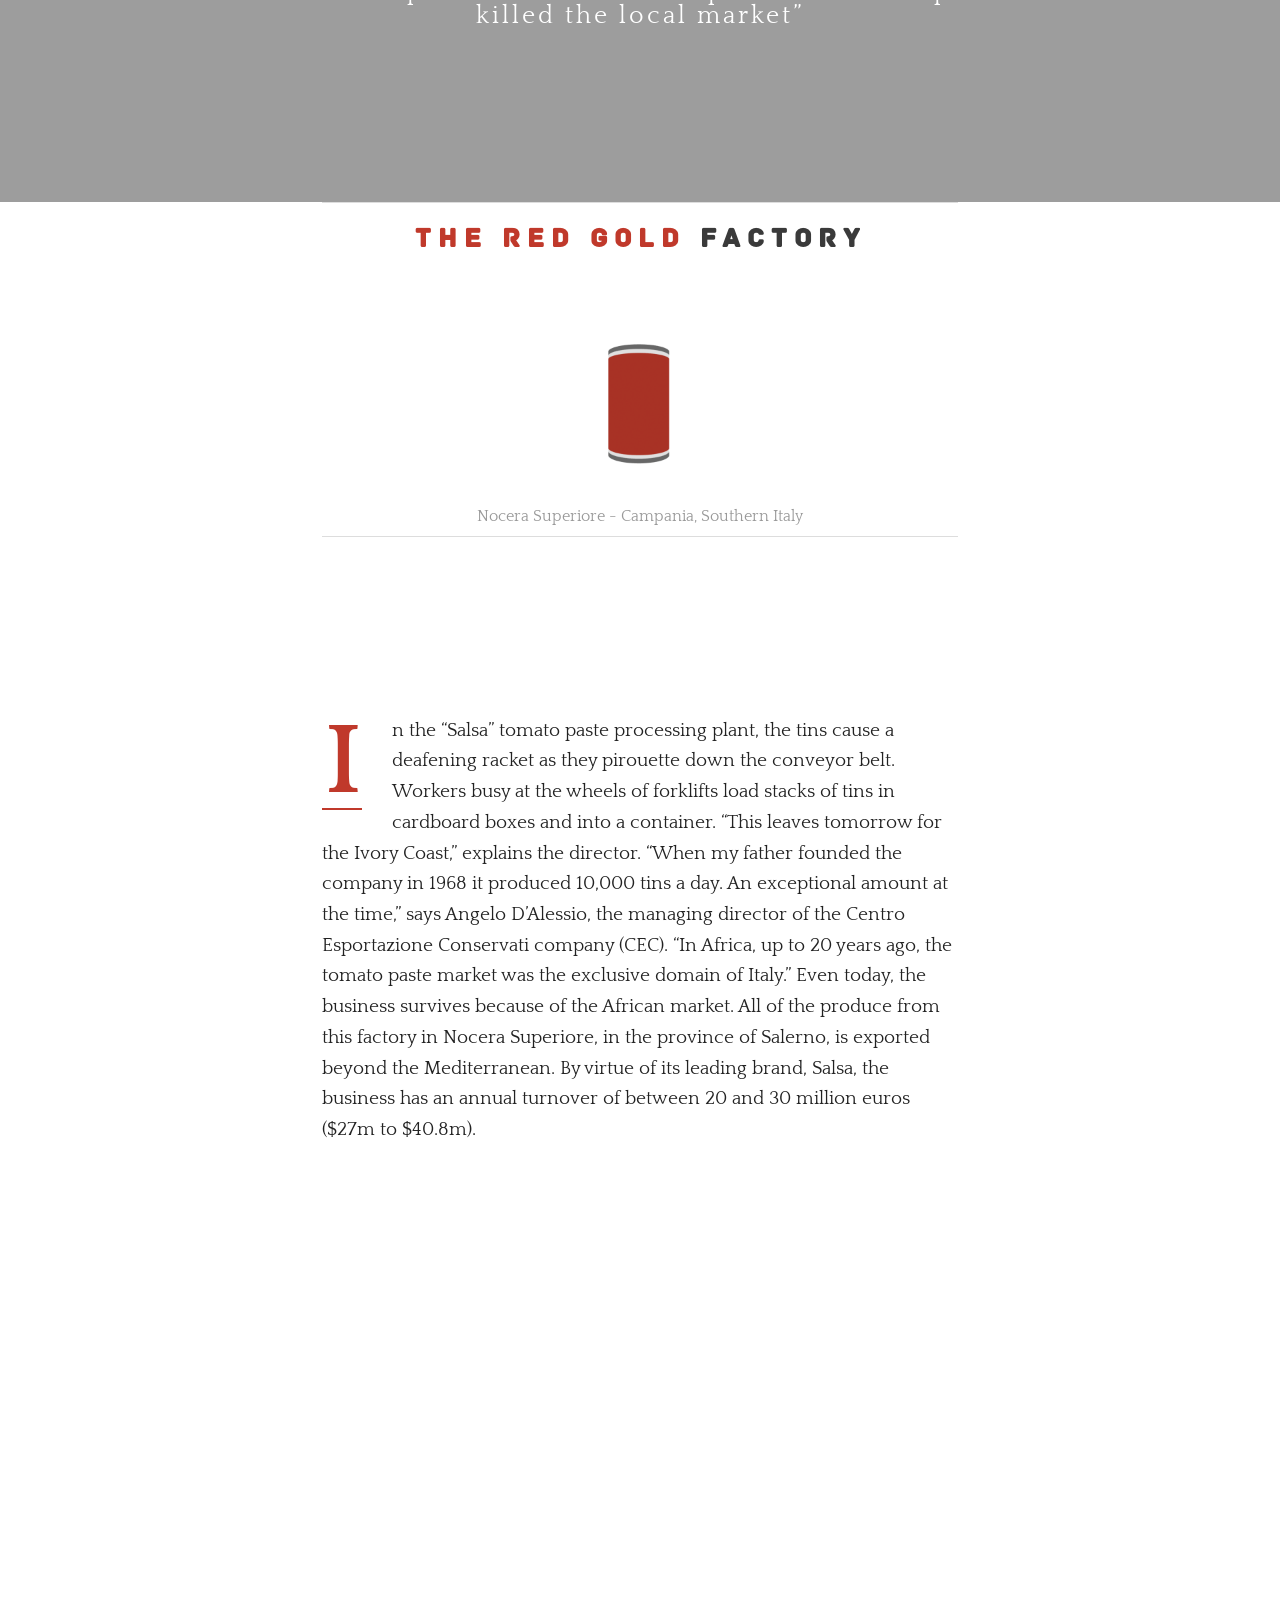
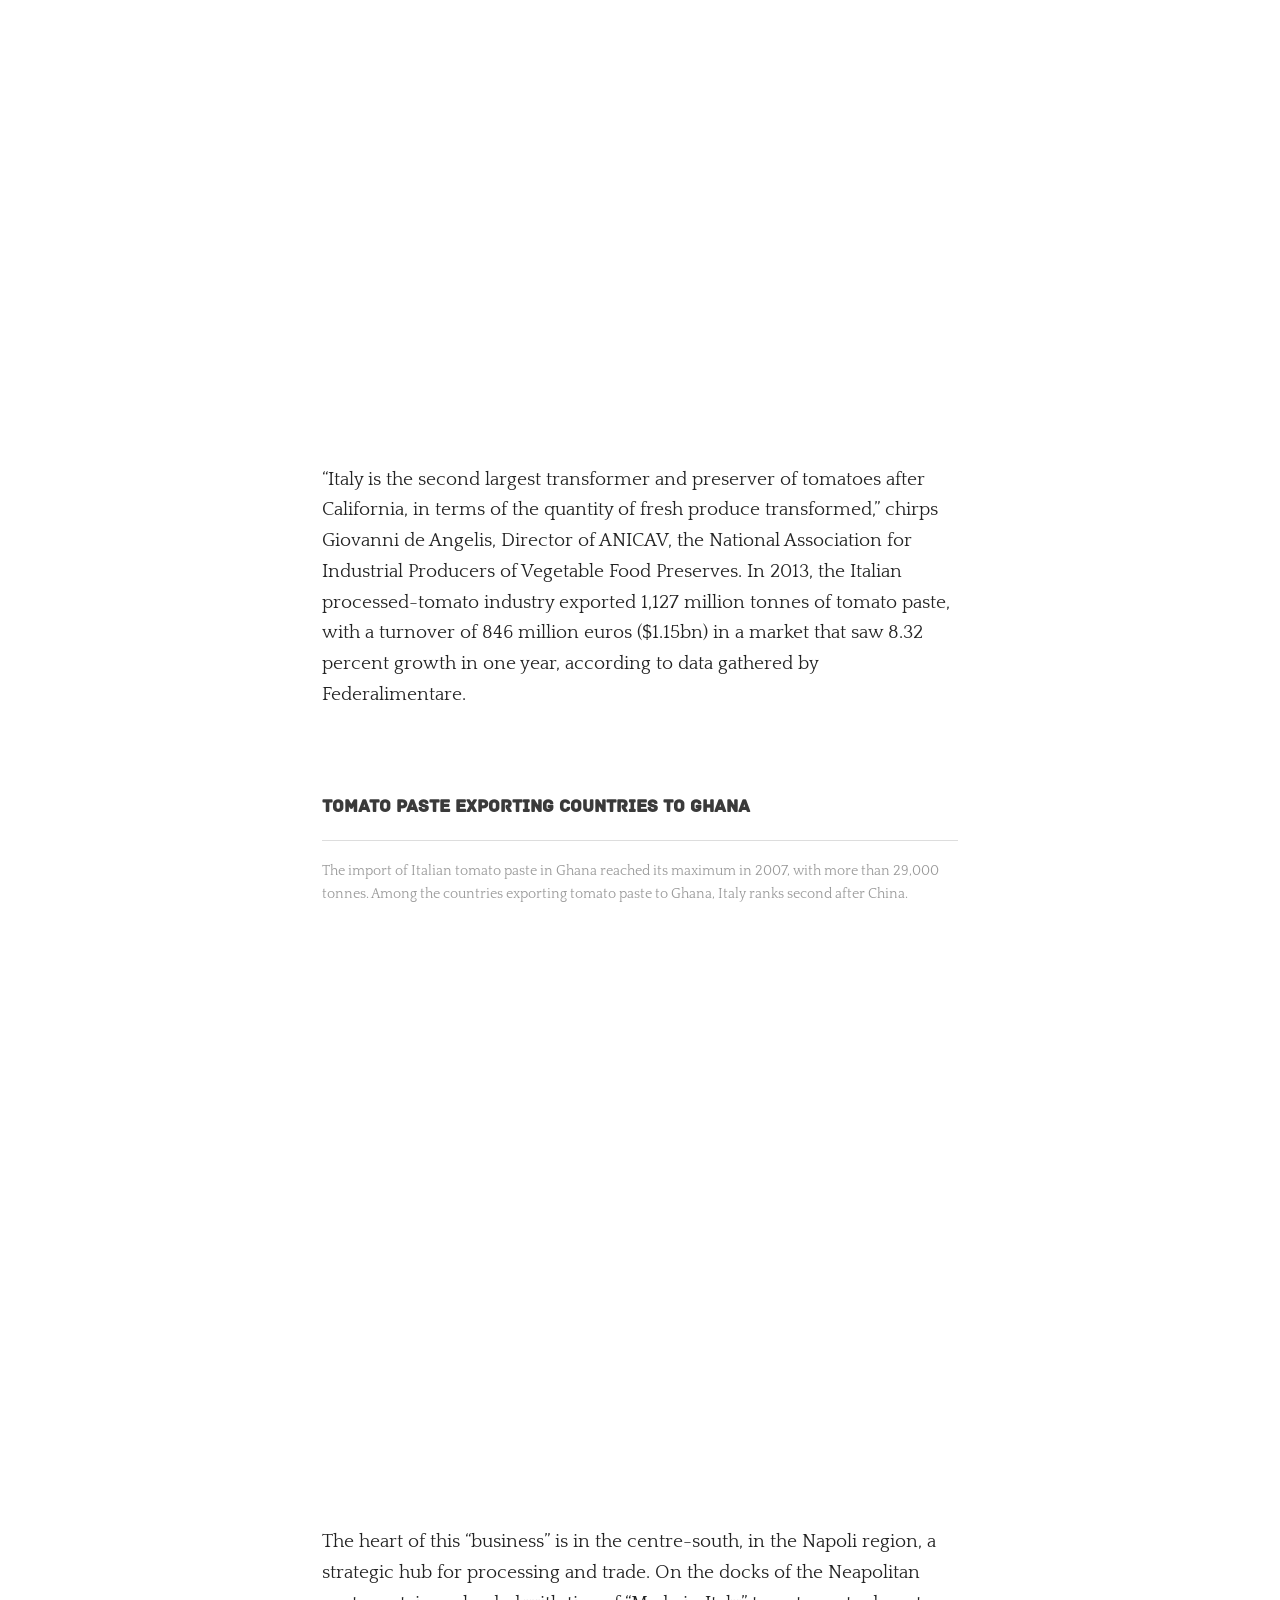
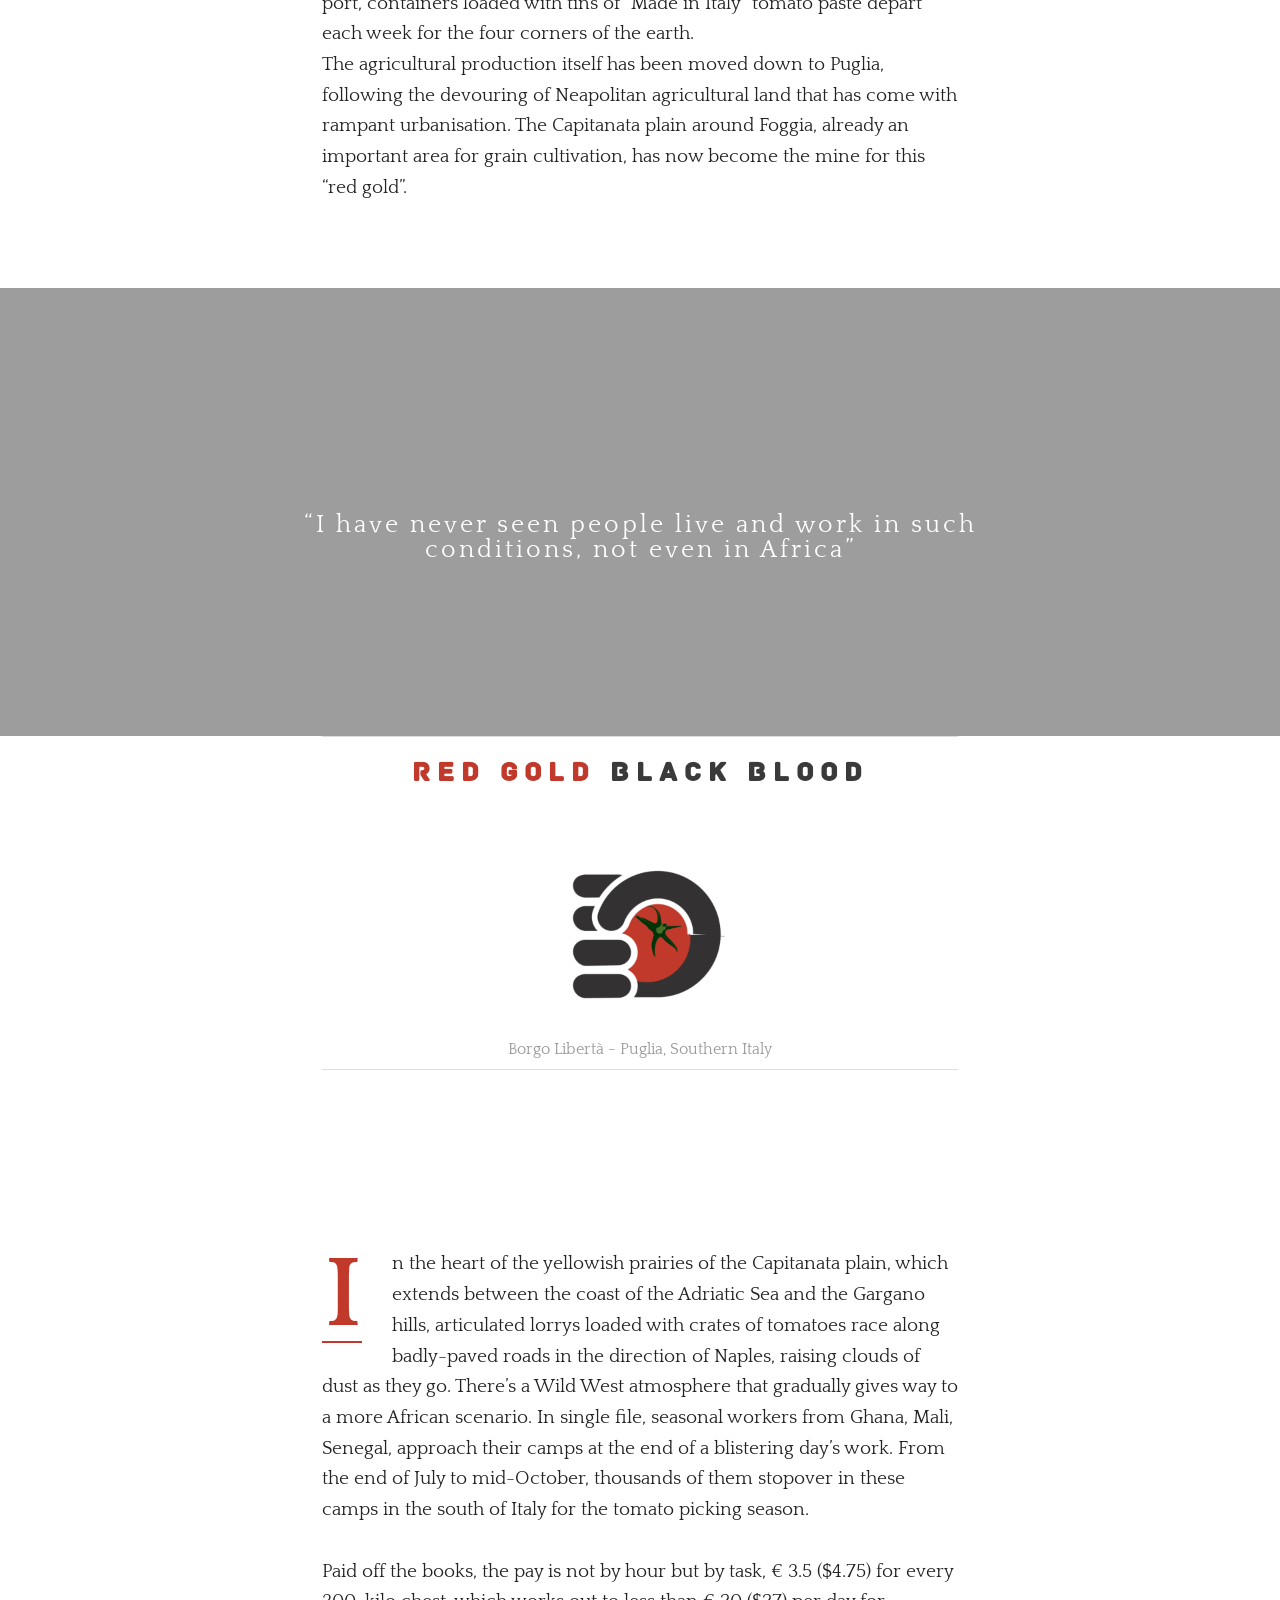
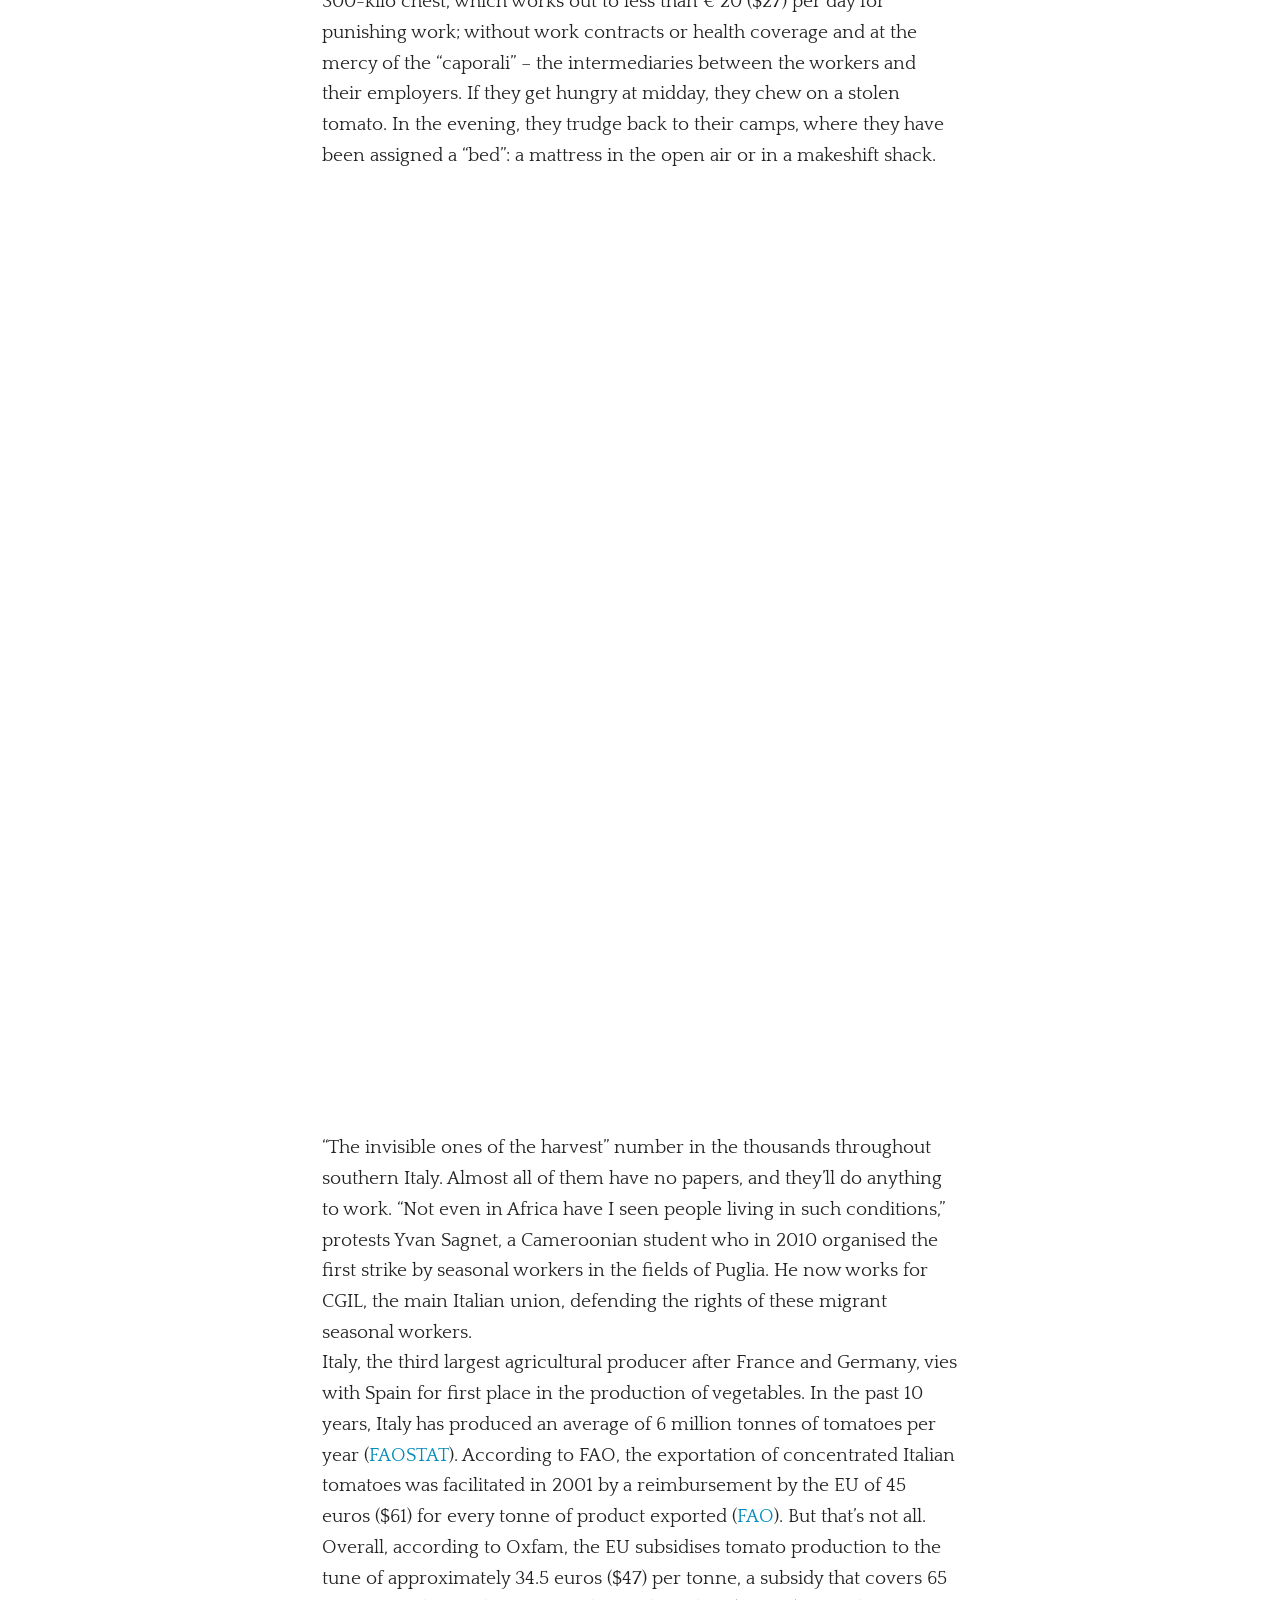
==== commit a54ce14e: "dfsd" ====
--- a/index.html
+++ b/index.html
@@ -222,7 +222,7 @@
       <div class="row">
           <br /><br /> <br /><br /> <br /><br />
           <div class="medium-8 medium-centered columns">
-              <p id="small-text">Mathilde Auvillain, Stefano Liberti <br /></p>
+              <p id="small-text">Mathilde Auvillain, Stefano Liberti</p>
                 <p id="small-text-name"><b> Research and Data:</b> Jacopo Ottaviani<br />
                     <b>Photography:</b> Mario Poeta<br />
                     <b>Design and Development:</b> Isacco Chiaf
@@ -588,7 +588,7 @@
            <div class="medium-8 medium-centered columns">
                <br /><br /><br /><br /><br /><br /><br /><br />
                     <p>
-From 2000 onwards, the government reduced the customs duties on imports of certain products, including tomato paste, thus creating in the mid-term a deluge of foreign products in the local markets. FAO has calculated a rise of 650 percent in tomato paste imports from 1998 to 2003. During the same period, the share of Ghanaian tomatoes in the local market has plummeted from 92 to 57 percent FAO: A drop that hasn’t just hit tomato producers, but also the many spin-off sectors. The International Food Policy Research Institute IFPRI estimates that 25 people are involved in the chain that brings a tomato from the field to the plate, including farmers, transporters, merchants, intermediaries, and owners of restaurants and chop bars IFPRI, p. 2. 
+From 2000 onwards, the government reduced the customs duties on imports of certain products, including tomato paste, thus creating in the mid-term a deluge of foreign products in the local markets. FAO has calculated a rise of 650 percent in tomato paste imports from 1998 to 2003. During the same period, the share of Ghanaian tomatoes in the local market has plummeted from 92 to 57 percent: A drop that hasn’t just hit tomato producers, but also the many spin-off sectors. The International Food Policy Research Institute IFPRI estimates that 25 people are involved in the chain that brings a tomato from the field to the plate, including farmers, transporters, merchants, intermediaries, and owners of restaurants and chop bars. 
 <br /><br />
 Every year Ghana imports roughly 50,000 tonnes of preserved tomatoes. A succulent market that Italy had cornered until about 10 years ago, but now must compete for with China. 
 
--- a/css/style.css
+++ b/css/style.css
@@ -167,8 +167,8 @@
 #title {letter-spacing:7px;}
 #title strong {color: #c0392b}
 
-#small-text { font-size:110%; color:#999}
-#small-text-name { font-size:1em; color:#999}
+#small-text { font-size:110%; color:#999; line-height:0}
+#small-text-name { font-size:1em; color:#999;}
           
           
 input[type=range] {
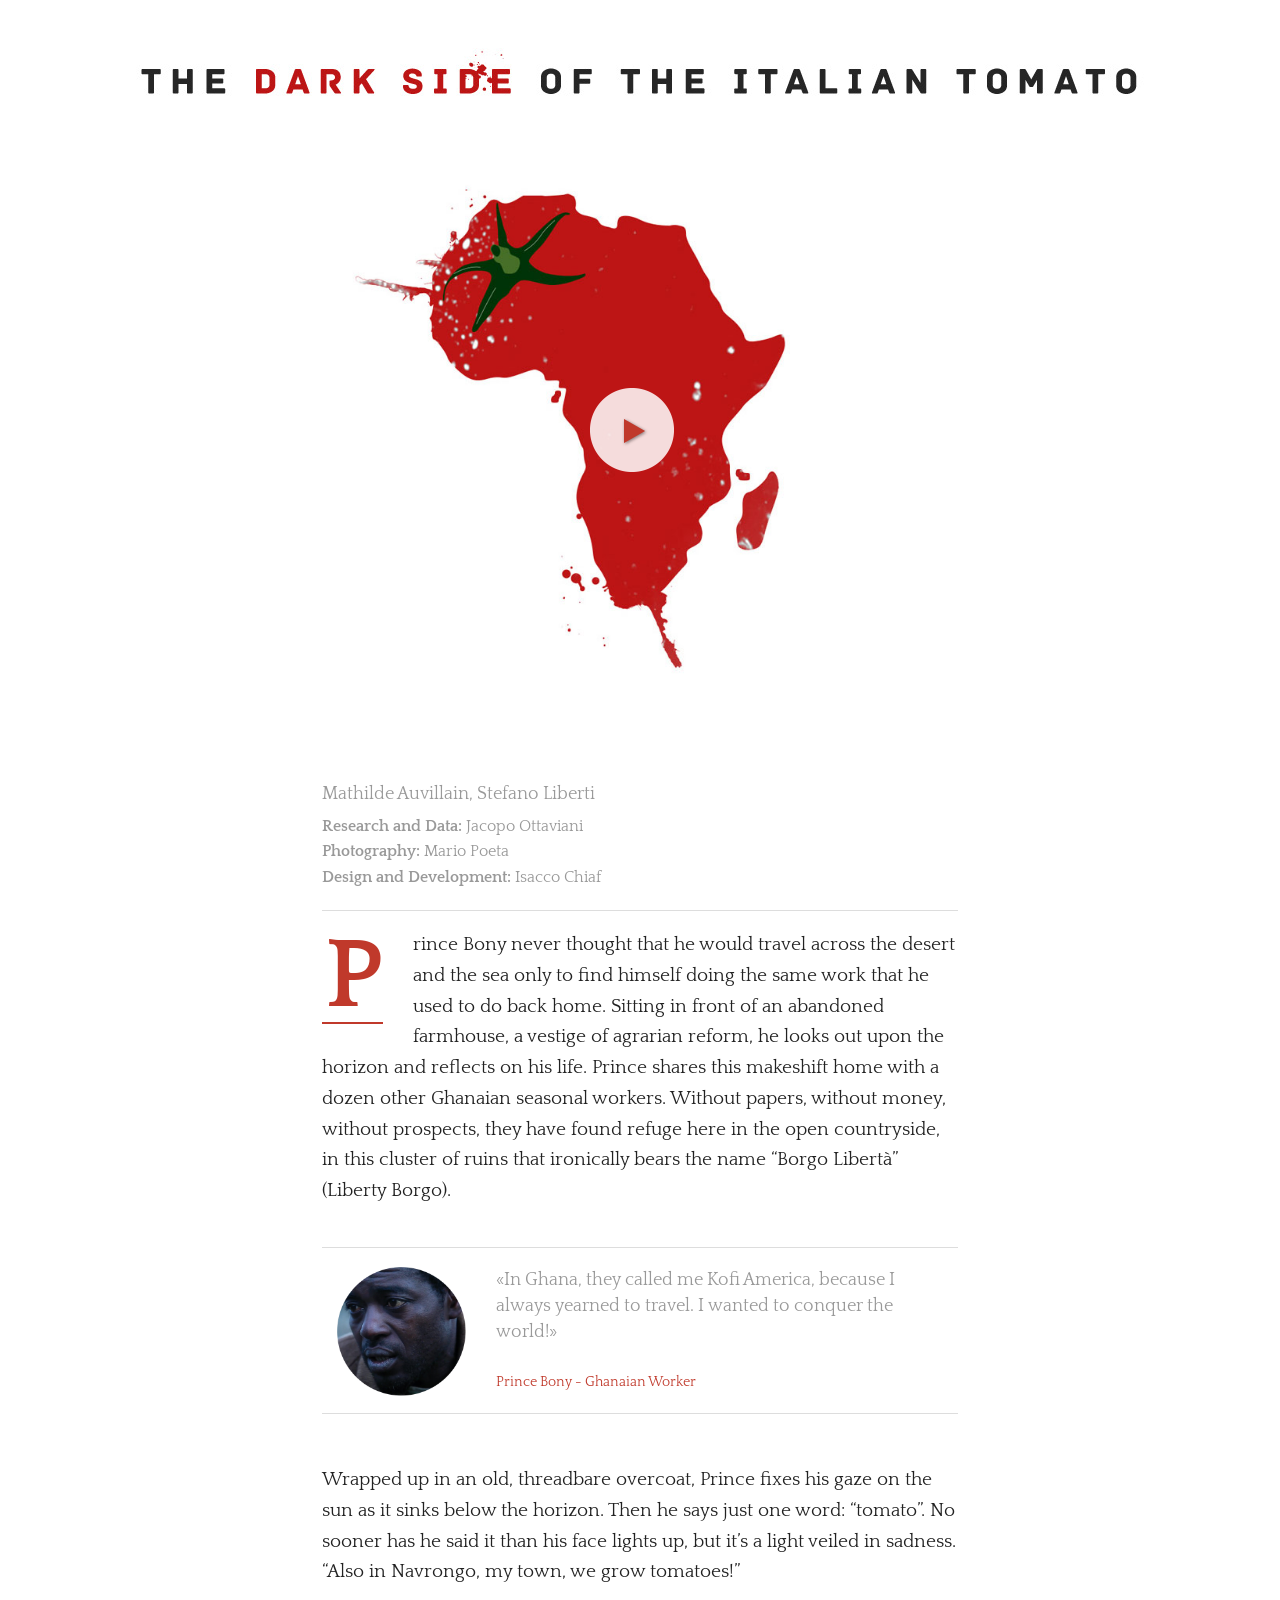
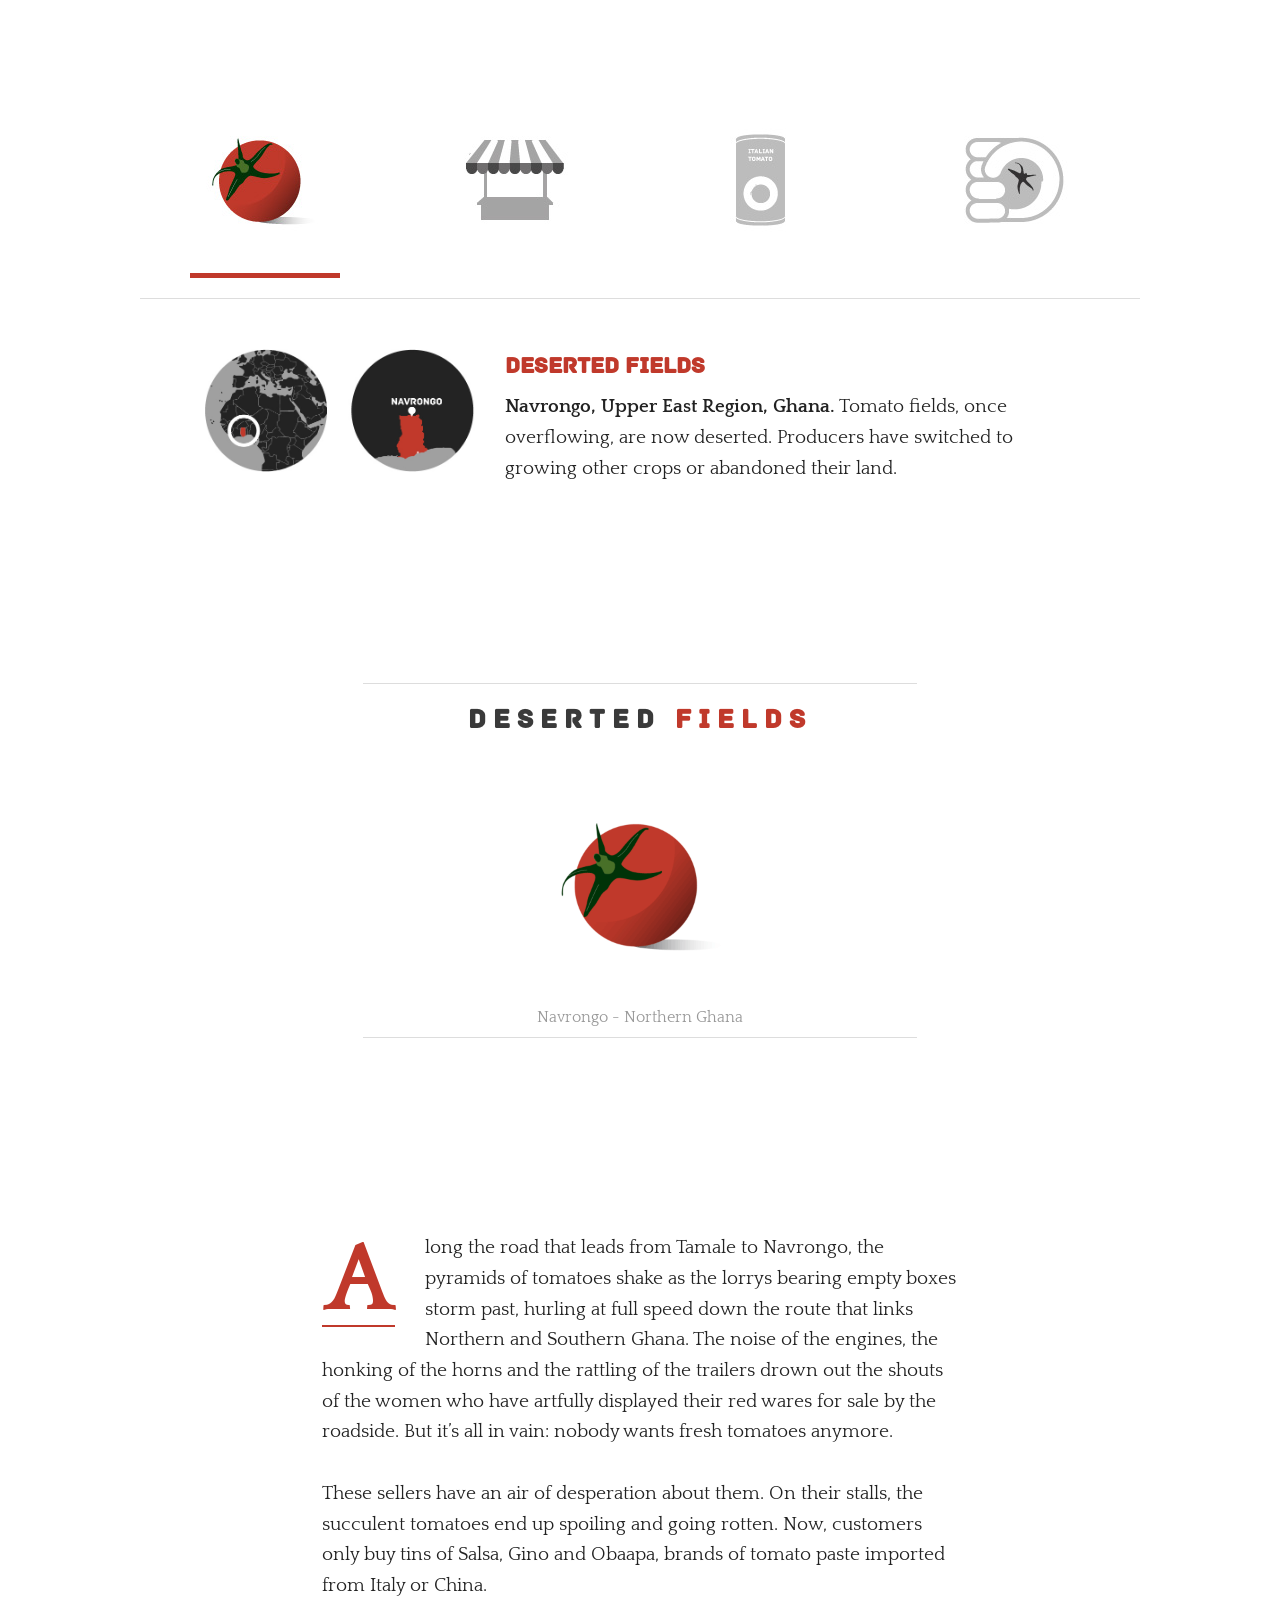
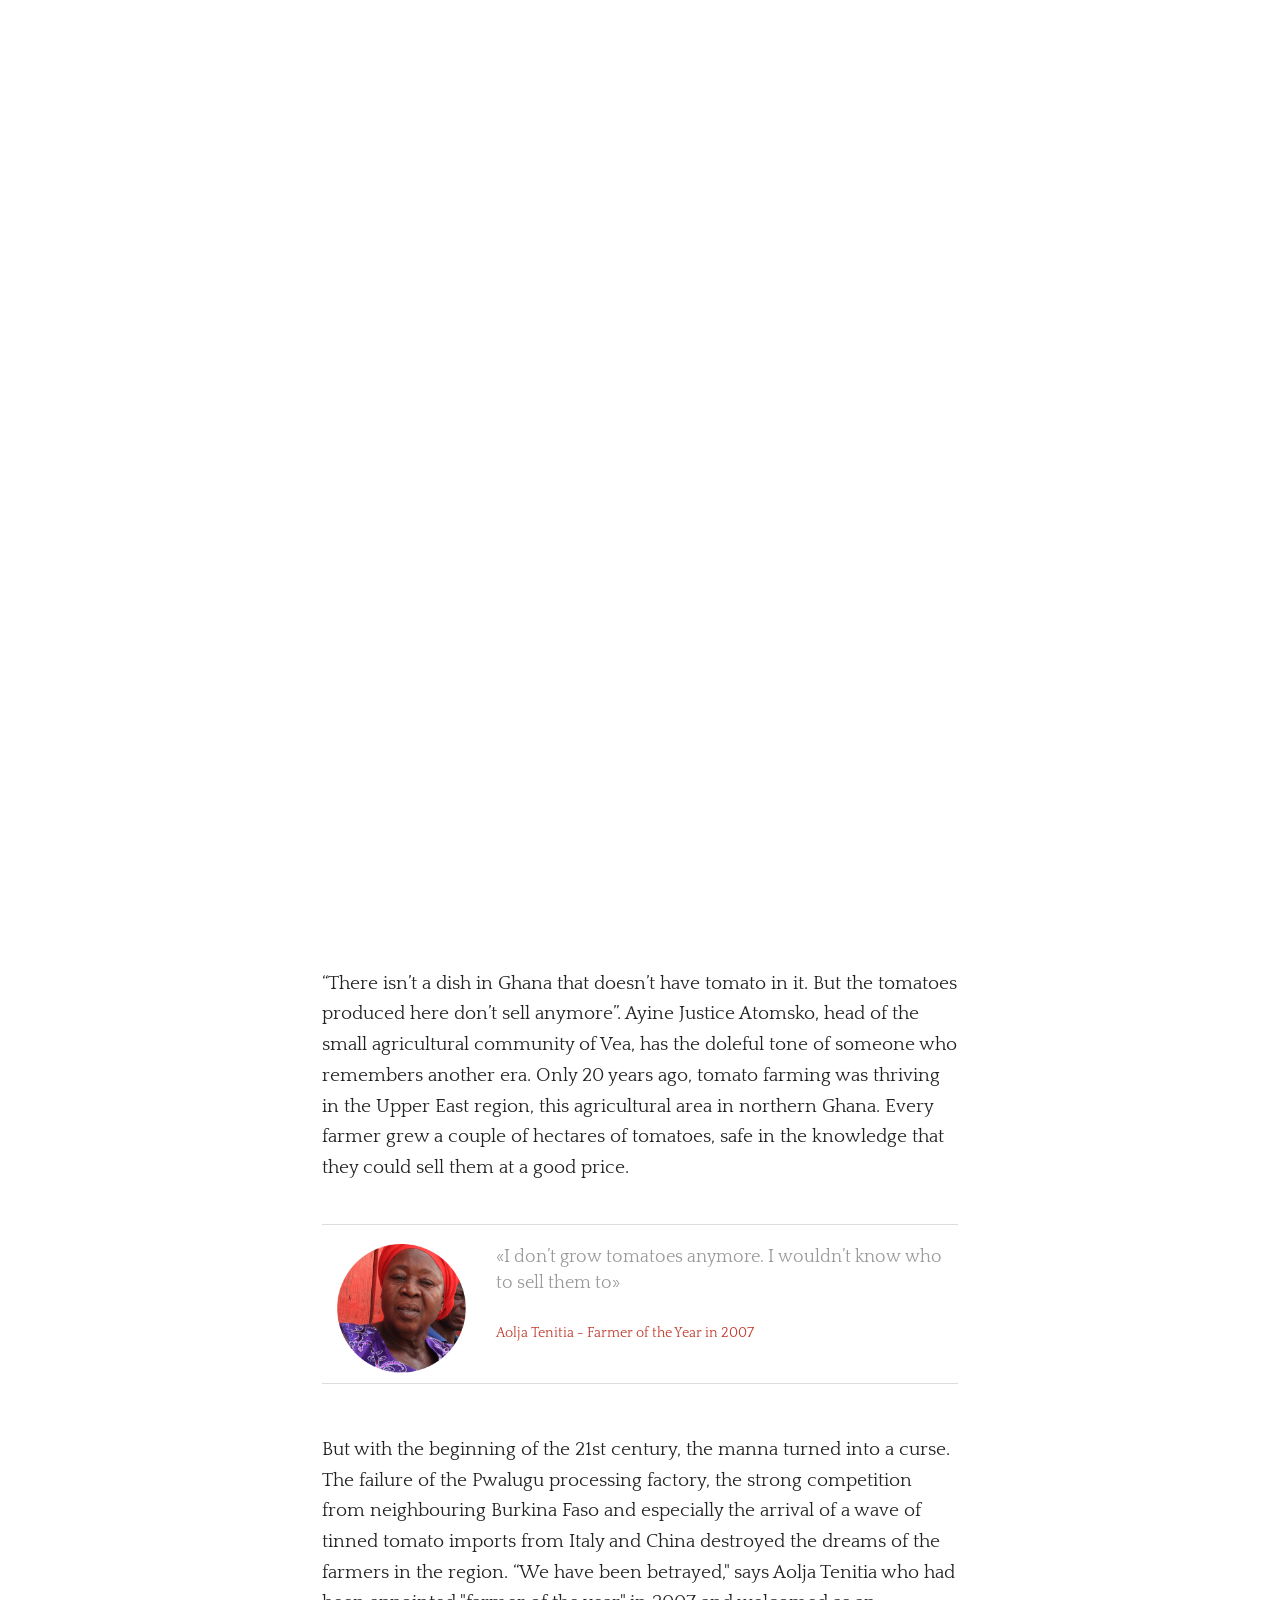
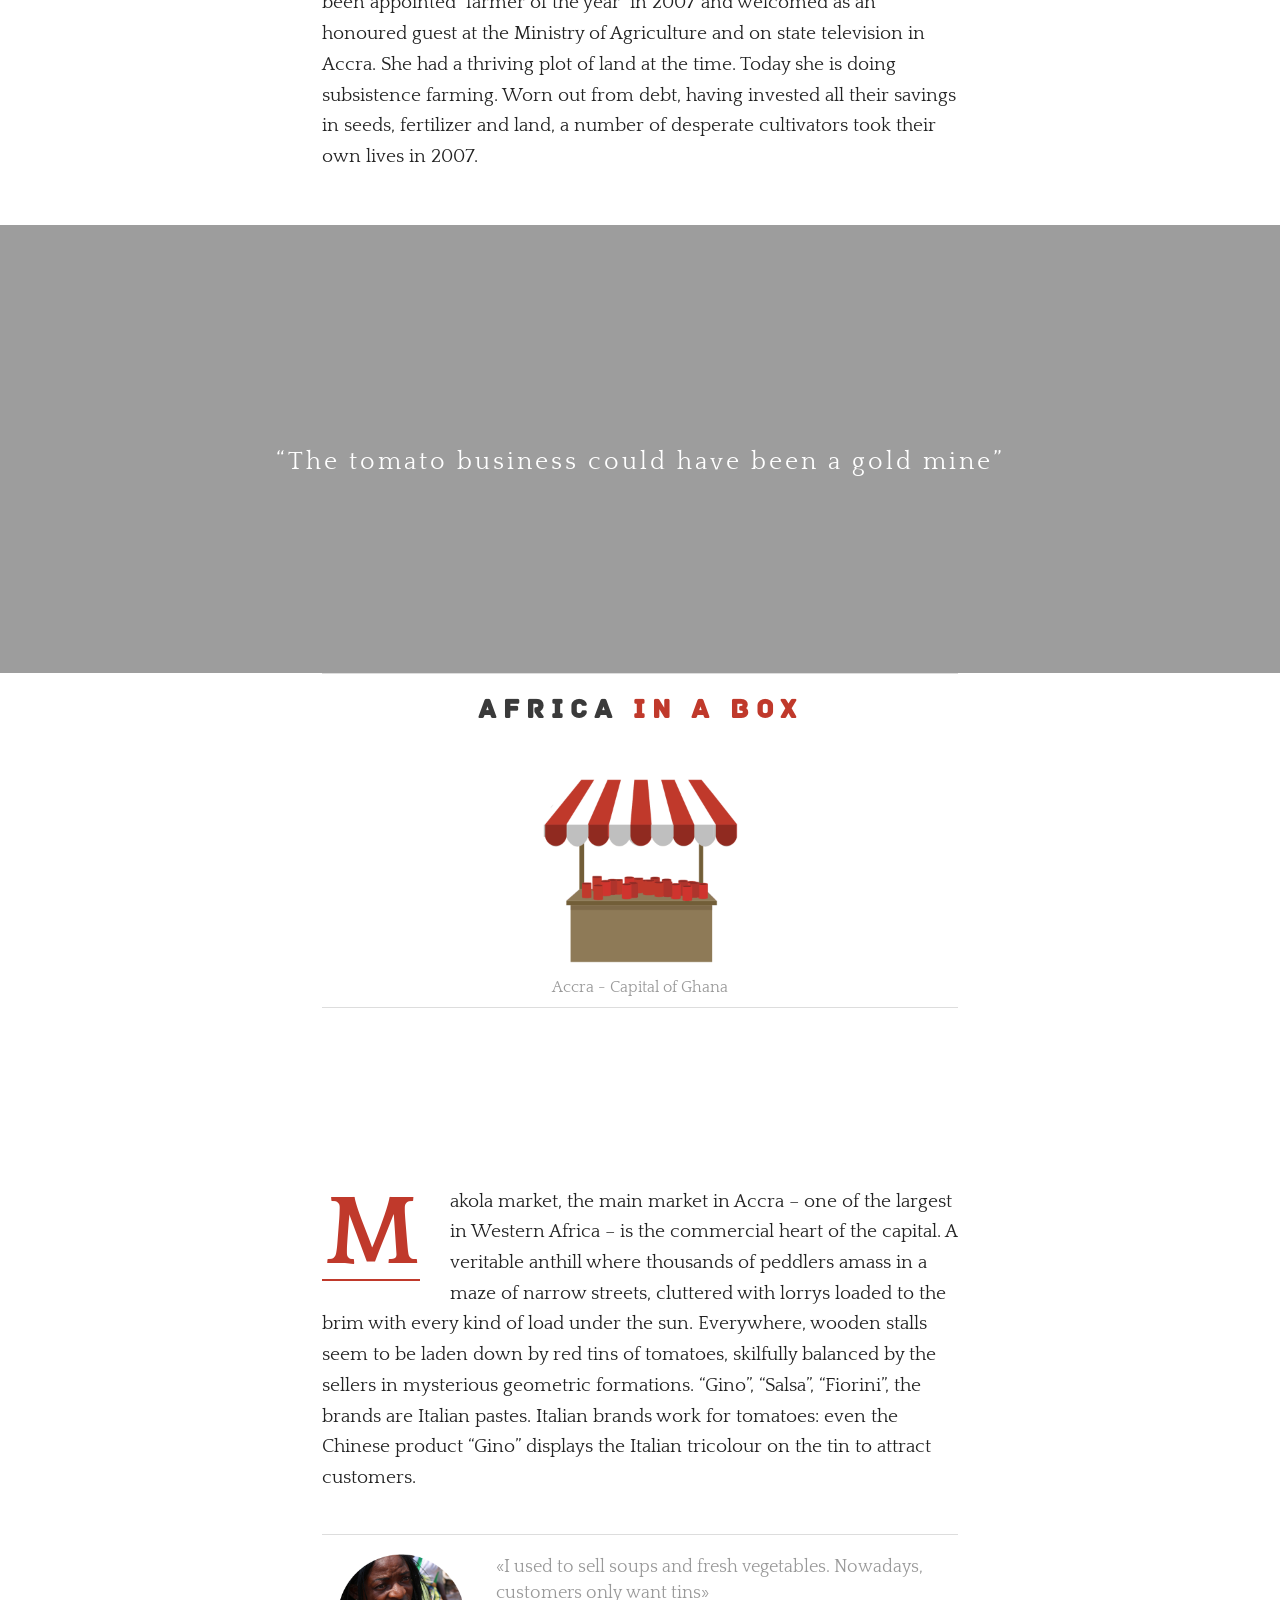
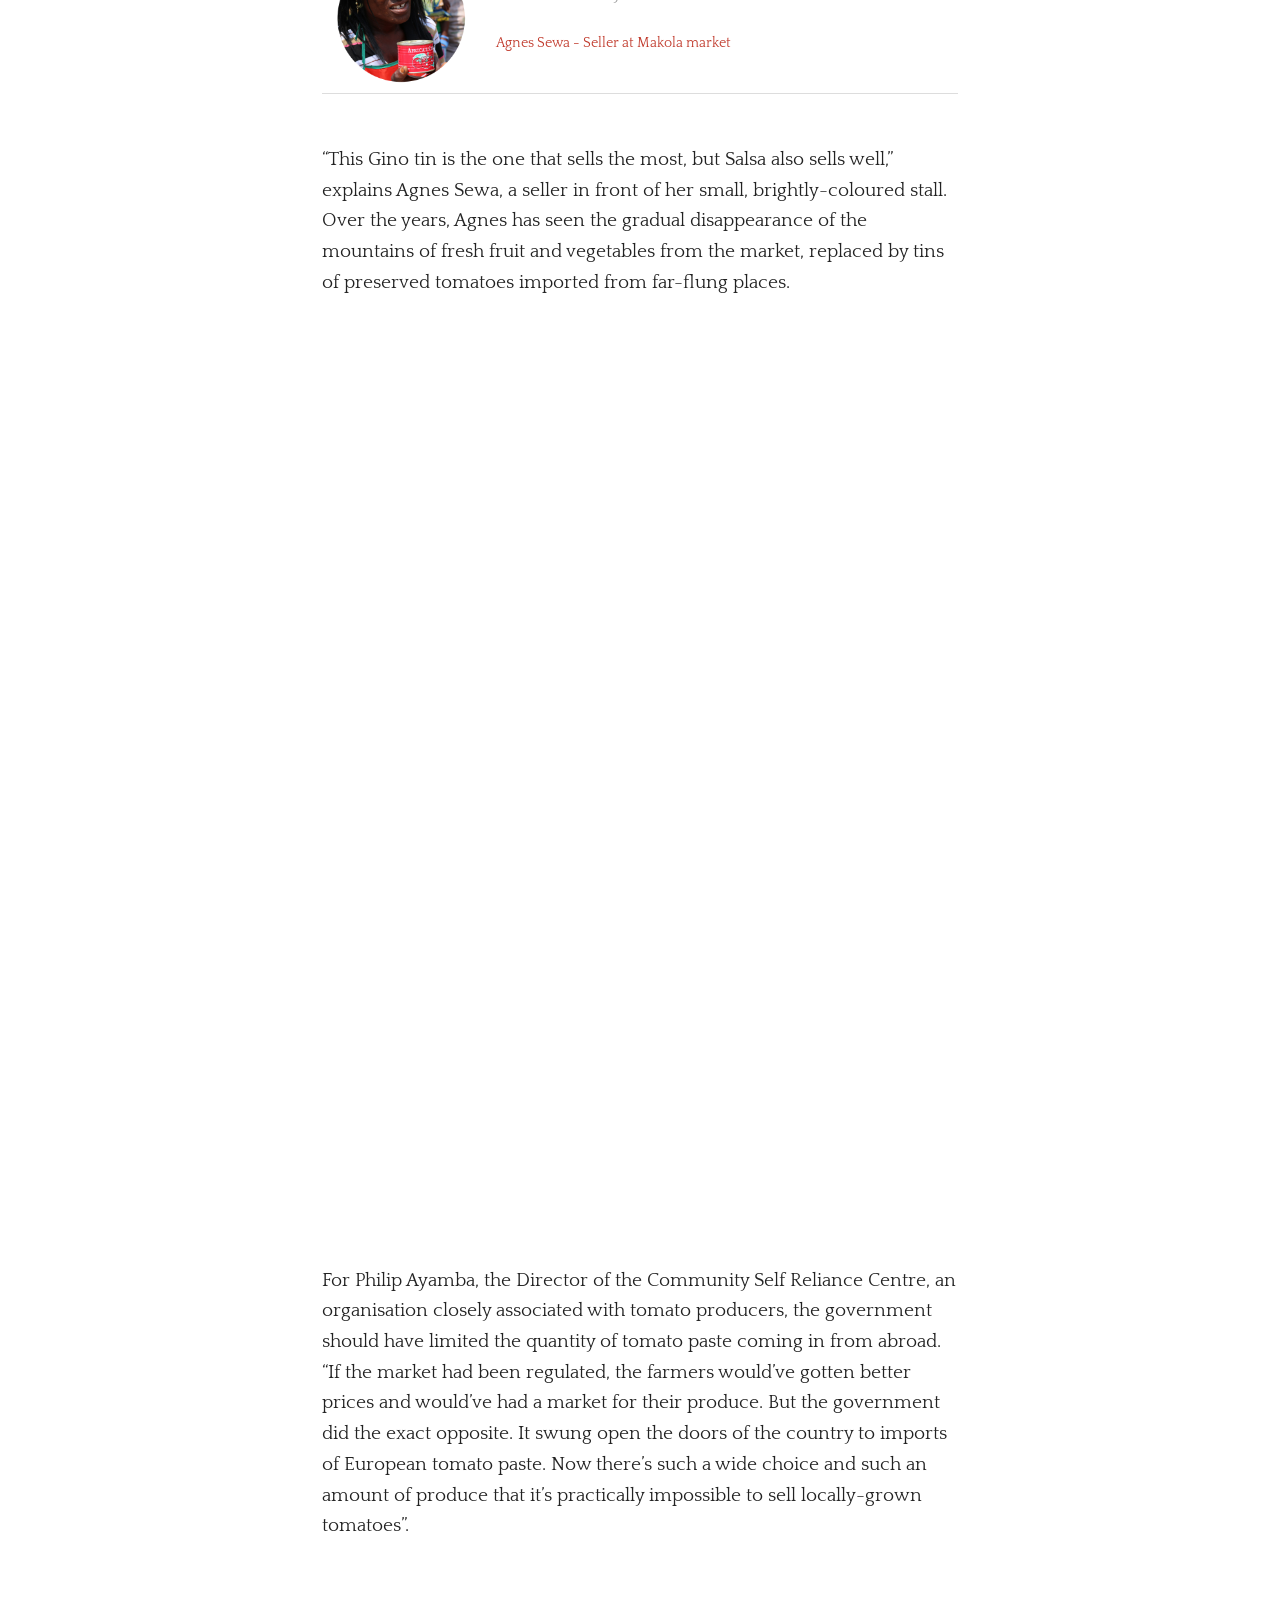
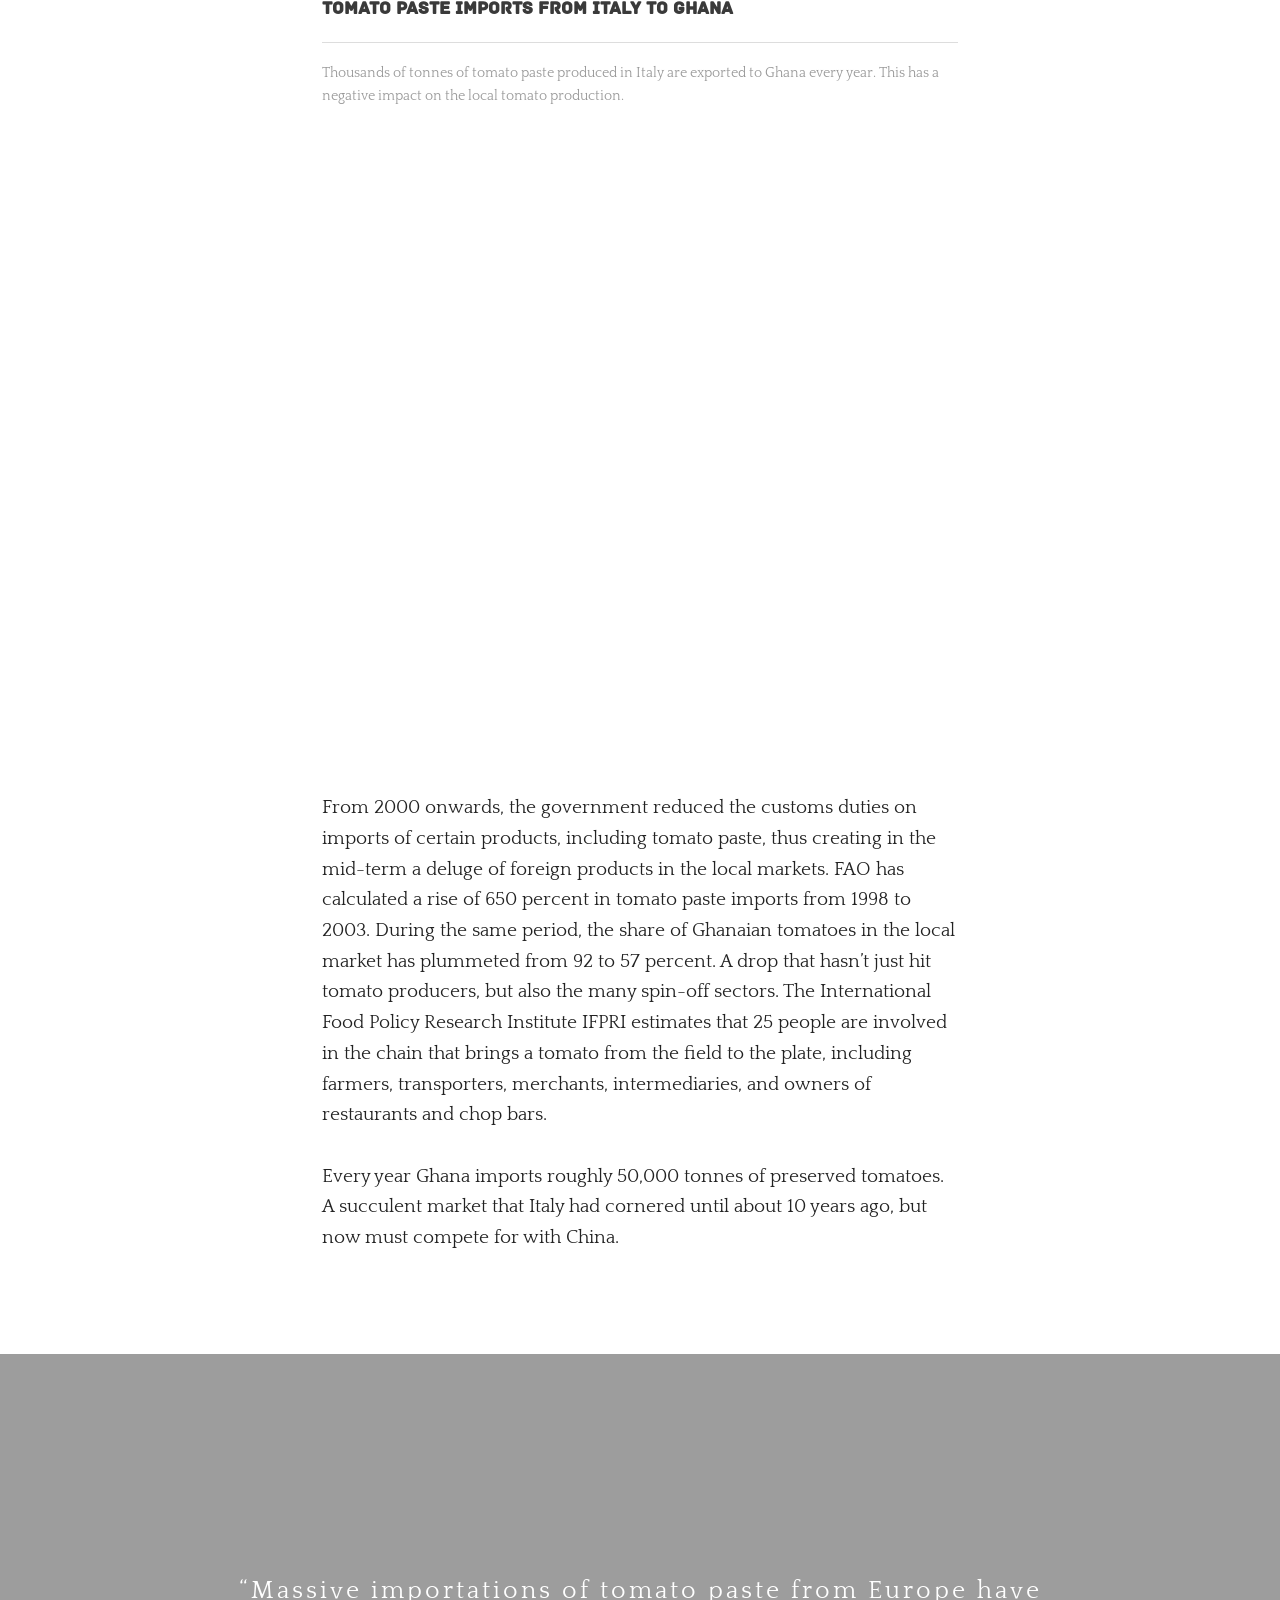
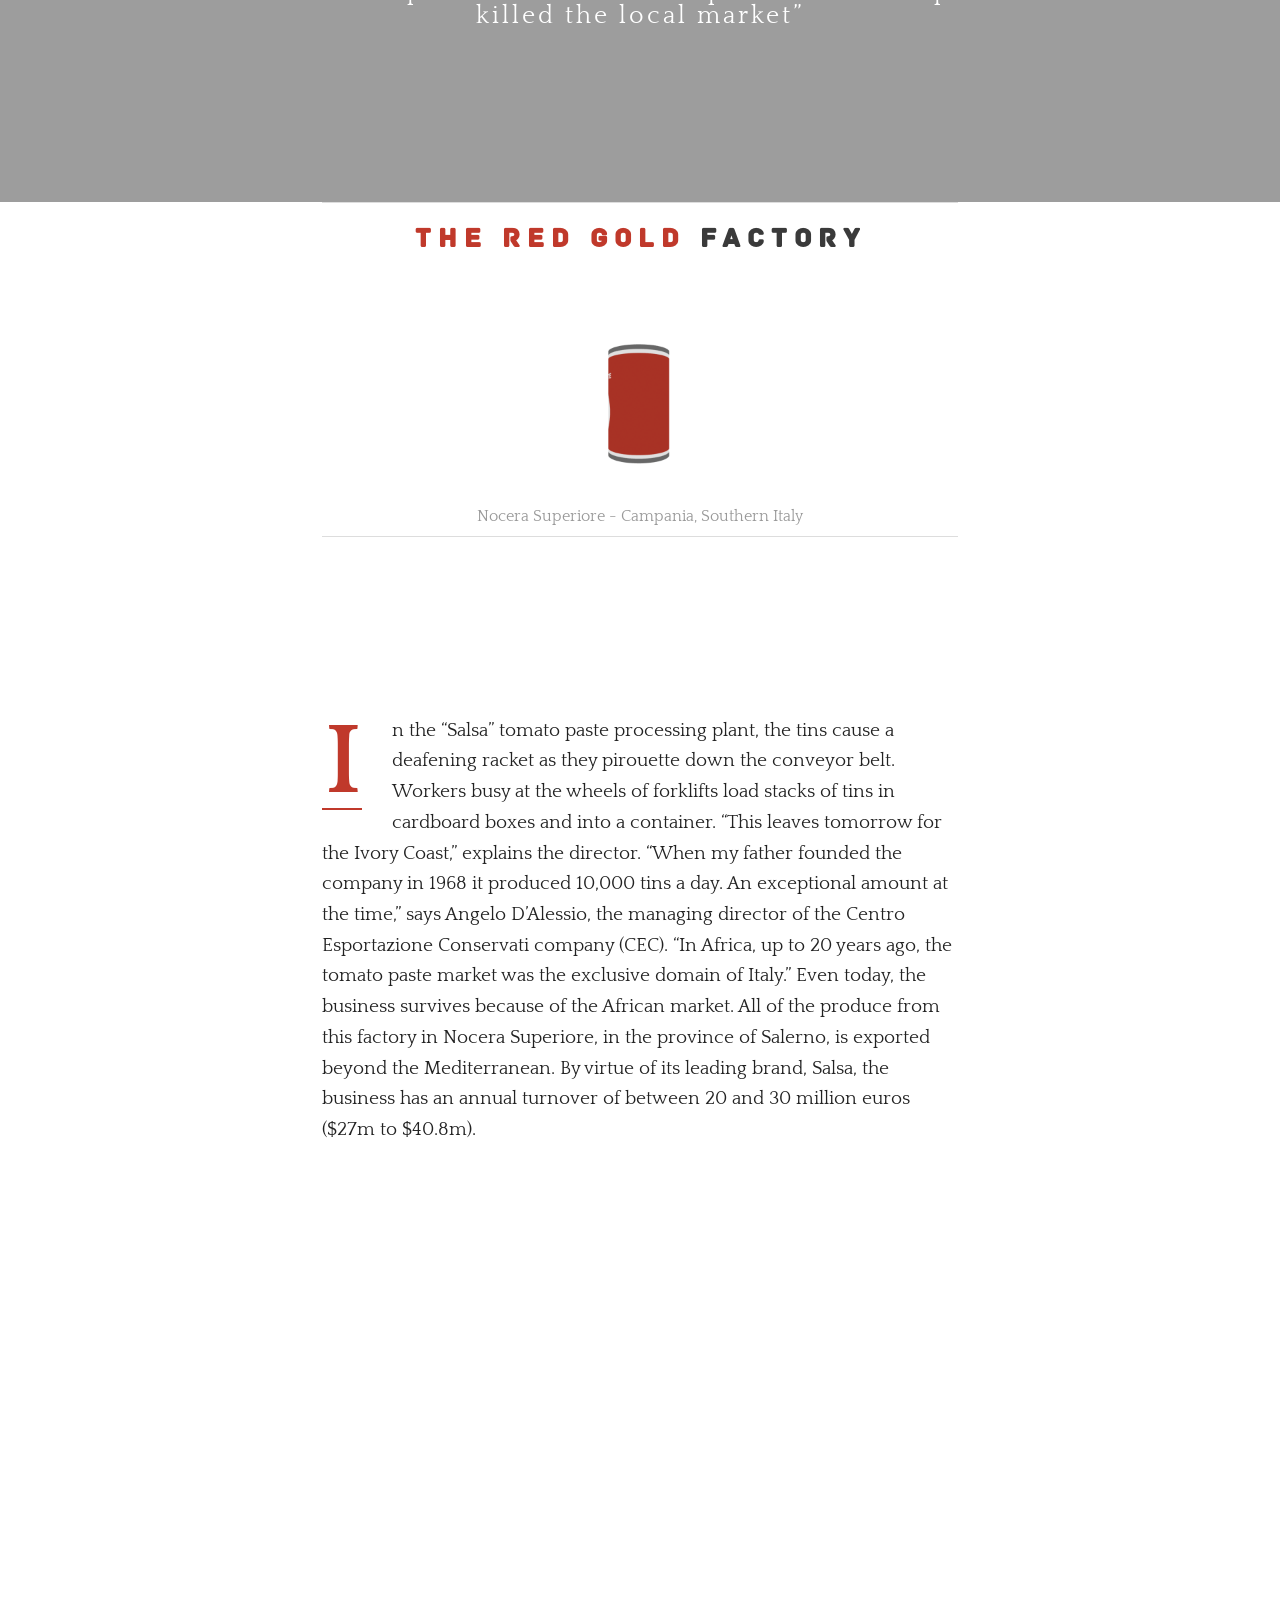
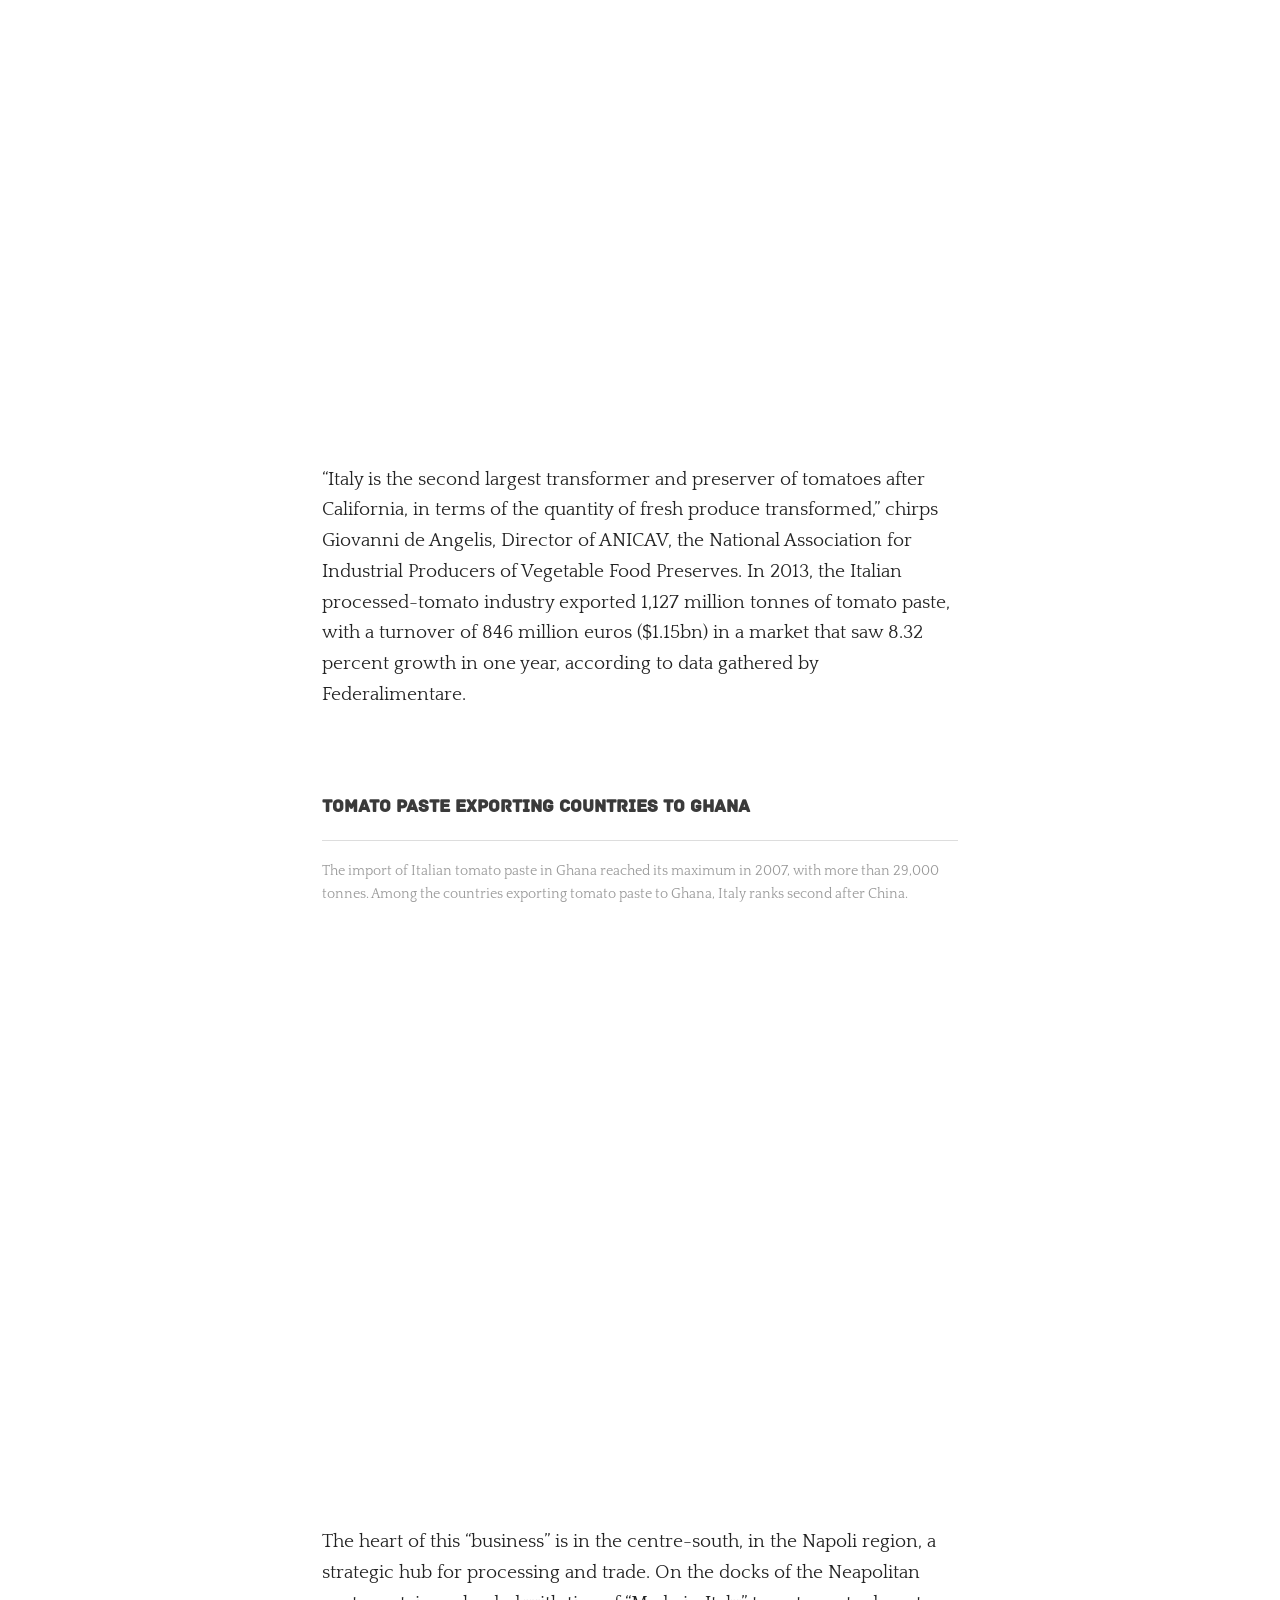
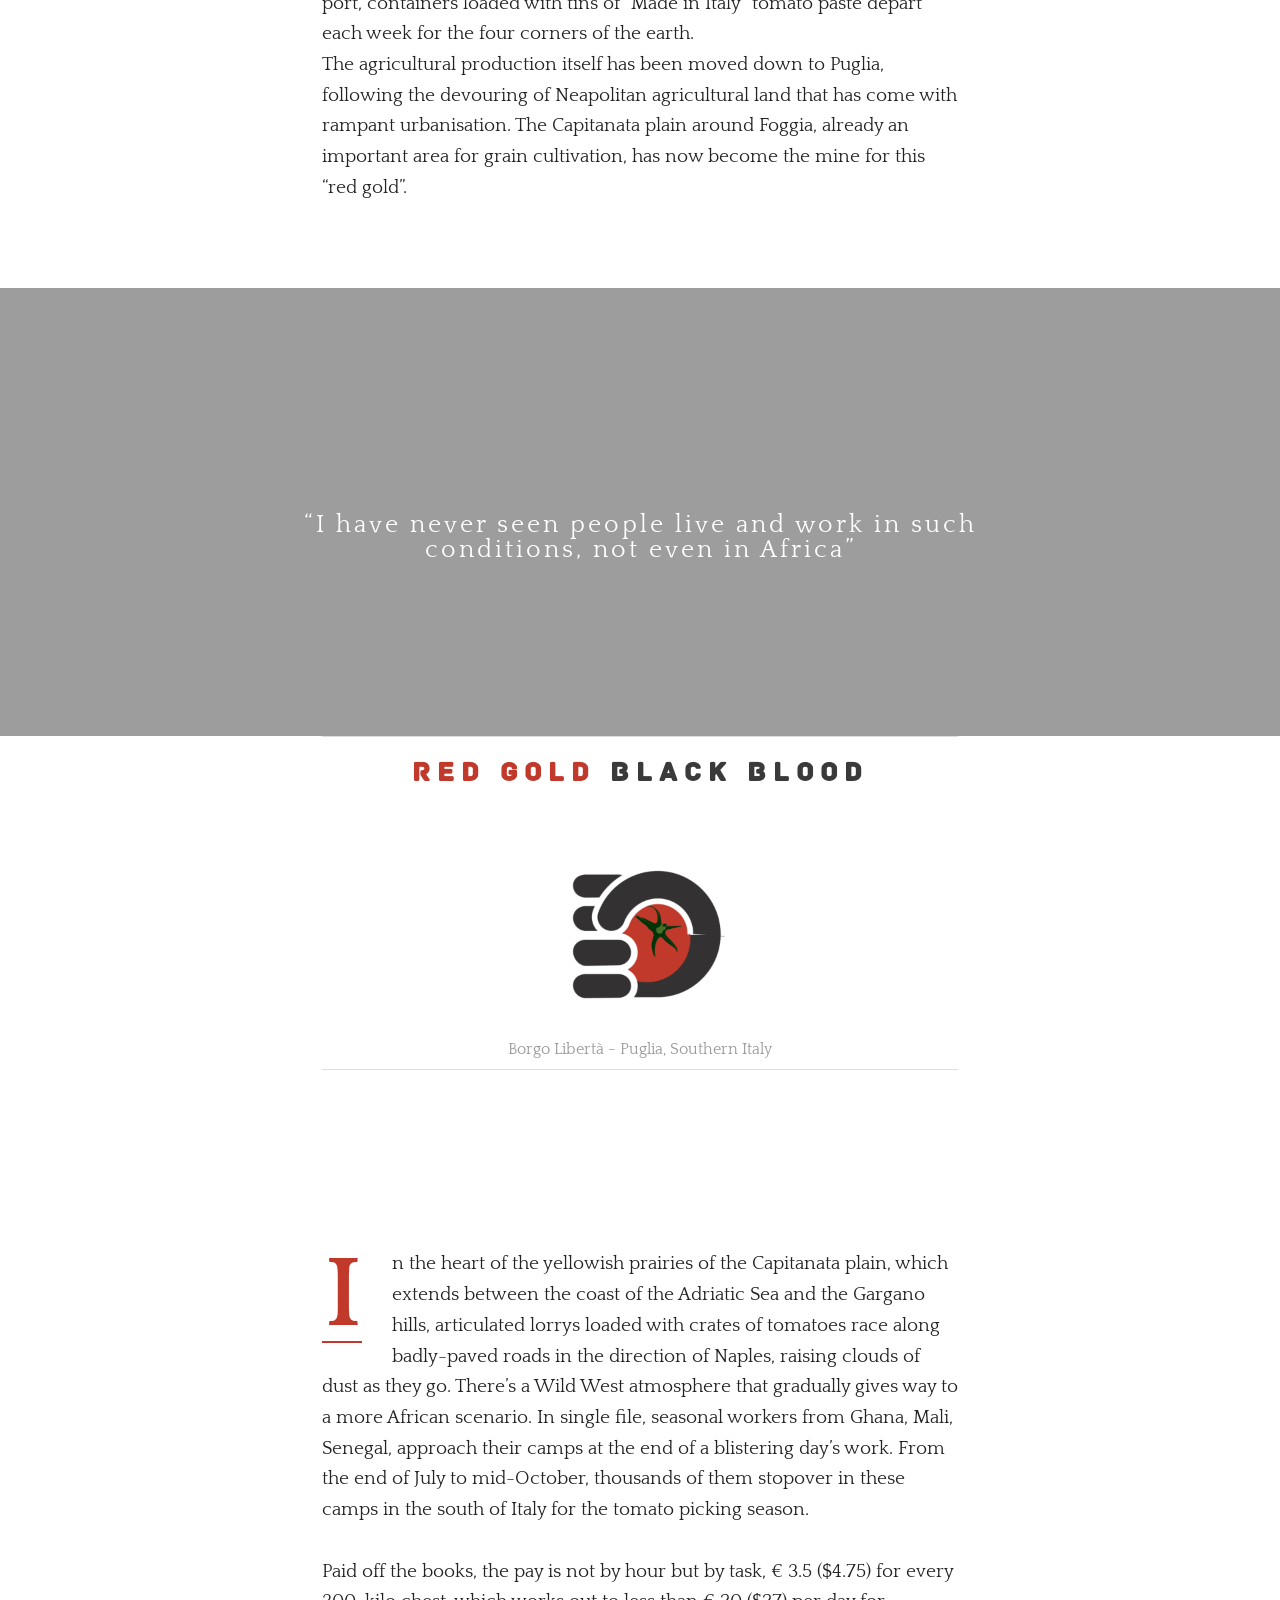
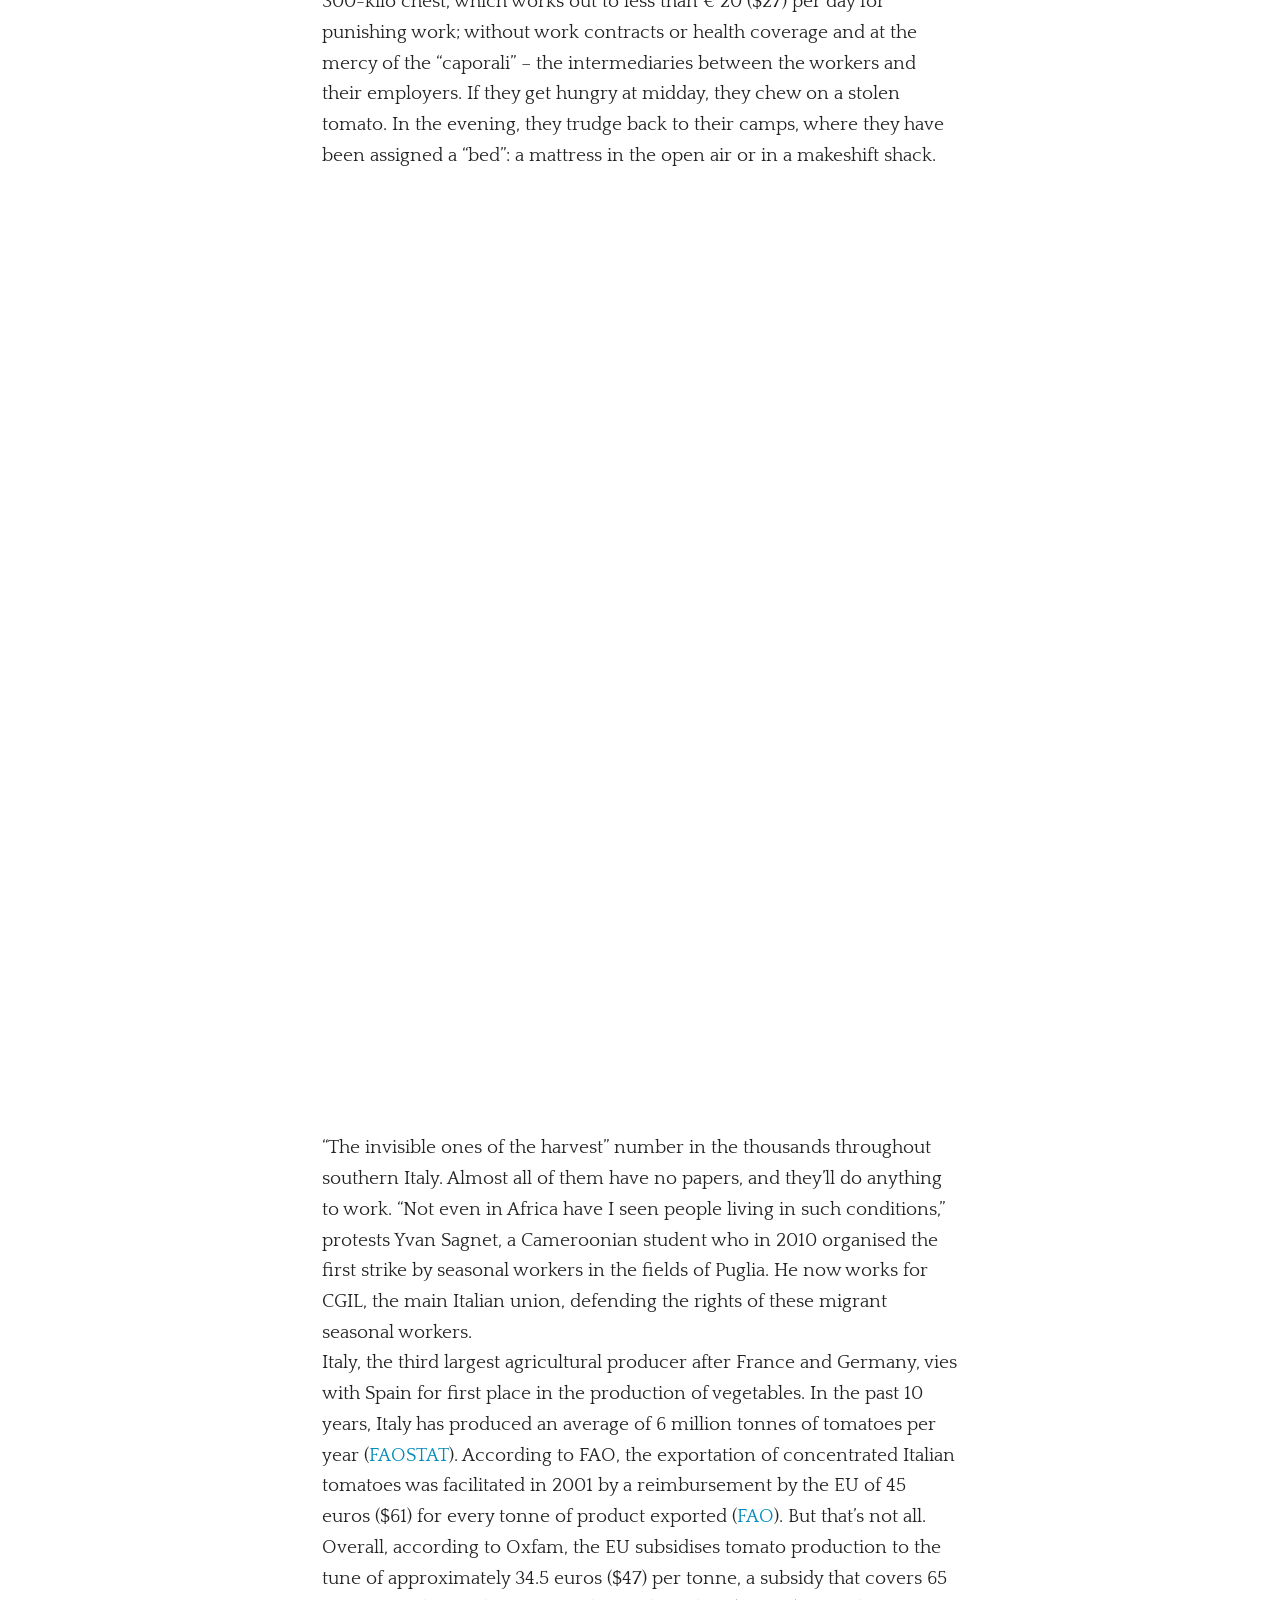
==== commit 03c3346f: "das" ====
--- a/index.html
+++ b/index.html
@@ -117,10 +117,10 @@
                   <div class="medium-8 medium-centered columns">
                   
                       <script>function fbs_click() {u=location.href;t=document.title;window.open('http://www.facebook.com/sharer.php?u='+encodeURIComponent(u)+'&t='+encodeURIComponent(t),'sharer','toolbar=0,status=0,width=626,height=436');return false;}</script><style> html .fb_share_button_2 { margin-bottom:-8px; display: -moz-inline-block; display:inline-block; padding: 0 20px 0 5px; height:25px; background:url(img/social_fb_w.png?0:26981) no-repeat top right; background-size:25px 25px } </style> <a href="http://www.facebook.com/share.php?u=<url>" class="fb_share_button_2" onclick="return fbs_click()" target="_blank" style="text-decoration:none;"></a>
-              <a id="ref_tw" href="http://twitter.com/home?status= The Dark Side of the Italian Tomato. Regardez le web documentaire http://webdoc.rfi.fr/dark_side_tomato/ @RFI %23DarkSideTomato"  onclick="javascript:window.open(this.href, '', 'menubar=no,toolbar=no,resizable=no,scrollbars=no,height=400,width=600');return false;">
+              <a id="ref_tw" href="http://twitter.com/home?status= The Dark Side of the Italian Tomato. Watch the web documentary http://aje.me/italiantomato @AJEnglish %23DarkSideTomato"  onclick="javascript:window.open(this.href, '', 'menubar=no,toolbar=no,resizable=no,scrollbars=no,height=400,width=600');return false;">
               <img src="img/social_tw_w.png"  width="25"> </a>
               
-              <a id="ref_gp" href="https://plus.google.com/share?url=http://www.isaccochiaf.me/tomato_dark_side/"  onclick="javascript:window.open(this.href, '', 'menubar=no,toolbar=no,resizable=no,scrollbars=no,height=400,width=600');return false;">
+              <a id="ref_gp" href="https://plus.google.com/share?url=http://aje.me/italiantomato"  onclick="javascript:window.open(this.href, '', 'menubar=no,toolbar=no,resizable=no,scrollbars=no,height=400,width=600');return false;">
               
               <img src="img/social_gl_w.png" width="25"> </a>
                       
@@ -148,8 +148,8 @@
                   <br /> 
                   <div class="medium-12 medium-centered columns">
                       
+                        <div class="small-4 columns"><img src="img/logo_rfi_02.png"> </div>
                       <div class="small-4 columns"><img src="img/logo_alj_02.png"> </div>
-                     <div class="small-4 columns"><img src="img/logo_rfi_02.png"> </div>
                      <div class="small-4 columns"> <img src="img/logo_int_02.png" > </div>
                           
                       <br /> <br />
@@ -162,7 +162,7 @@
       <div id="headerSlideContainer" class="target">
           <div id="row">
               <div id="logo-media" class="hide-for-small">   
-                  <a href="hhttp://www.aljazeera.com/">   <img src="img/logo_alj_02.png" width="150px"></a>
+                  <a href="http://www.aljazeera.com/">   <img src="img/logo_rfi_02.png" width="150px"></a>
               </div>
               <div class="small-4 medium-centered columns hide-for-small">
                   <img src="img/logo_header.png" width="400px;">
@@ -177,7 +177,7 @@
              
             
               <script>function fbs_click() {u=location.href;t=document.title;window.open('http://www.facebook.com/sharer.php?u='+encodeURIComponent(u)+'&t='+encodeURIComponent(t),'sharer','toolbar=0,status=0,width=626,height=436');return false;}</script><style> html .fb_share_button { margin-bottom:-8px; display: -moz-inline-block; display:inline-block; padding: 0 20px 0 5px; height:25px; background:url(img/social_fb.png?0:26981) no-repeat top right; background-size:25px 25px } html .fb_share_button:hover{background:url(img/social_fb_h.png) no-repeat top right; background-size:25px 25px } </style> <a href="http://www.facebook.com/share.php?u=<url>" class="fb_share_button" onclick="return fbs_click()" target="_blank" style="text-decoration:none;"></a>
-              <a id="ref_tw" href="http://twitter.com/home?status=The Dark Side of the Italian Tomato. Regardez le web documentaire http://webdoc.rfi.fr/dark_side_tomato/ @RFI %23DarkSideTomato"  onclick="javascript:window.open(this.href, '', 'menubar=no,toolbar=no,resizable=no,scrollbars=no,height=400,width=600');return false;">
+              <a id="ref_tw" href="http://twitter.com/home?status=The Dark Side of the Italian Tomato. Watch the web documentary http://aje.me/italiantomato @AJEnglish %23DarkSideTomato"  onclick="javascript:window.open(this.href, '', 'menubar=no,toolbar=no,resizable=no,scrollbars=no,height=400,width=600');return false;">
               <img src="img/social_tw.png" onmouseover="this.src='img/social_tw_h.png';"
 onmouseout="this.src='img/social_tw.png';" width="25"> </a>
               
@@ -264,31 +264,6 @@
         </div>
       
       
-      <div class="row">
-          <div class="medium-7 large-centered columns">  
-              <div id="myModal" class="reveal-modal" data-reveal style="padding:0 !important">
-                    <div class="medium-6 columns" style="background-color:#dbdbdb; margin:0 ; padding:0">
-                        <img src="img/ember_image.jpg">
-                    </div>  
-                    <div class="medium-6 columns" style="padding:10% 7%; 0 0">
-                        <h4>Embedd this on your Website</h4>
-                    <p style="font-size:14px;">In orger to embedd this interactive element on your webpage, just copy and paste the link below.</p>
-                         <form>
-                             <div class="row">
-                                 <div class="large-12 columns">
-                                     <label>
-                                     <textarea name="txtbox1" placeholder="" style="height:100px;">&lt;iframe src="http://webdoc.rfi.fr/dark_side_tomato/graph_embedd.html" style="overflow:hidden" scrolling="no" frameborder="0" height="100%" width="420px"&gt; &lt;/iframe &gt;</textarea>
-                                     </label>
-                                 </div>
-                             </div>
-                        </form>
-                  </div>
-                  <a class="close-reveal-modal">&#215;</a>
-              </div>
-          </div>
-      </div>
-        
-      <div style="float:right; padding:20px 20px 0 0"><a href="#" data-reveal-id="myModal" data-reveal><img src="img/share.png" width="40px" onmouseover="this.src='img/share_h.png';" onmouseout="this.src='img/share.png';"></a></div>
 
       
       <div class="row">
@@ -588,7 +563,7 @@
            <div class="medium-8 medium-centered columns">
                <br /><br /><br /><br /><br /><br /><br /><br />
                     <p>
-From 2000 onwards, the government reduced the customs duties on imports of certain products, including tomato paste, thus creating in the mid-term a deluge of foreign products in the local markets. FAO has calculated a rise of 650 percent in tomato paste imports from 1998 to 2003. During the same period, the share of Ghanaian tomatoes in the local market has plummeted from 92 to 57 percent: A drop that hasn’t just hit tomato producers, but also the many spin-off sectors. The International Food Policy Research Institute IFPRI estimates that 25 people are involved in the chain that brings a tomato from the field to the plate, including farmers, transporters, merchants, intermediaries, and owners of restaurants and chop bars. 
+From 2000 onwards, the government reduced the customs duties on imports of certain products, including tomato paste, thus creating in the mid-term a deluge of foreign products in the local markets. FAO has calculated a rise of 650 percent in tomato paste imports from 1998 to 2003. During the same period, the share of Ghanaian tomatoes in the local market has plummeted from 92 to 57 percent. A drop that hasn’t just hit tomato producers, but also the many spin-off sectors. The International Food Policy Research Institute IFPRI estimates that 25 people are involved in the chain that brings a tomato from the field to the plate, including farmers, transporters, merchants, intermediaries, and owners of restaurants and chop bars. 
 <br /><br />
 Every year Ghana imports roughly 50,000 tonnes of preserved tomatoes. A succulent market that Italy had cornered until about 10 years ago, but now must compete for with China. 
 
@@ -861,8 +836,8 @@
                   <br /> <br />
                   <div class="medium-12 medium-centered columns">
                       <center>
+                            <img src="img/logo_rfi_02_w.png" width="200px">
                             <img src="img/logo_alj_02_w.png" width="200px"> 
-                            <img src="img/logo_rfi_02_w.png" width="200px">
                             <img src="img/logo_int_02_w.png" width="200px">
                           </center>
                       <br /> <br />
@@ -874,7 +849,7 @@
       <footer id="copyright-year">
           <div class="row">
               <div class="medium-8 medium-centered columns">
-                  <center><p style="color:#333;">© 2014 AlJazeera</p></center> 
+                  <center><p style="color:#333;">© 2014 rfi</p></center> 
               </div>
           </div>
       </footer>
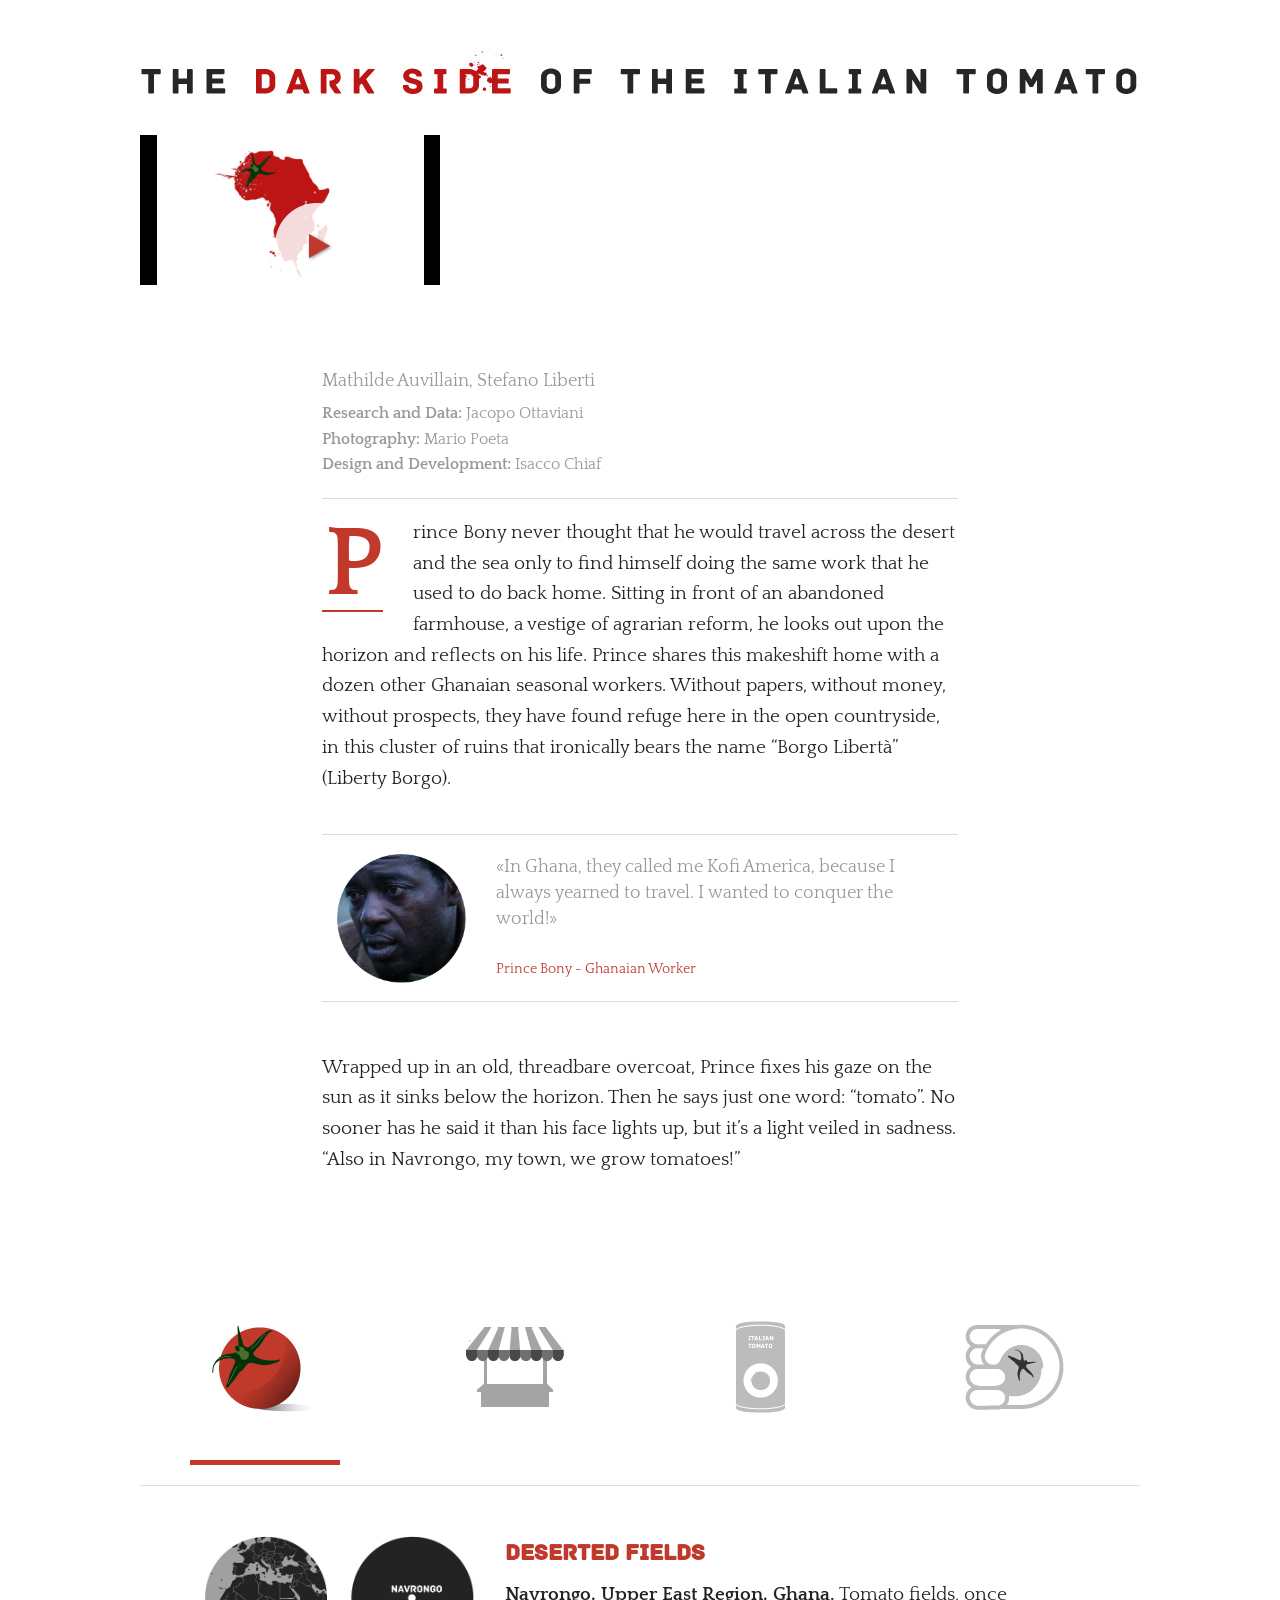
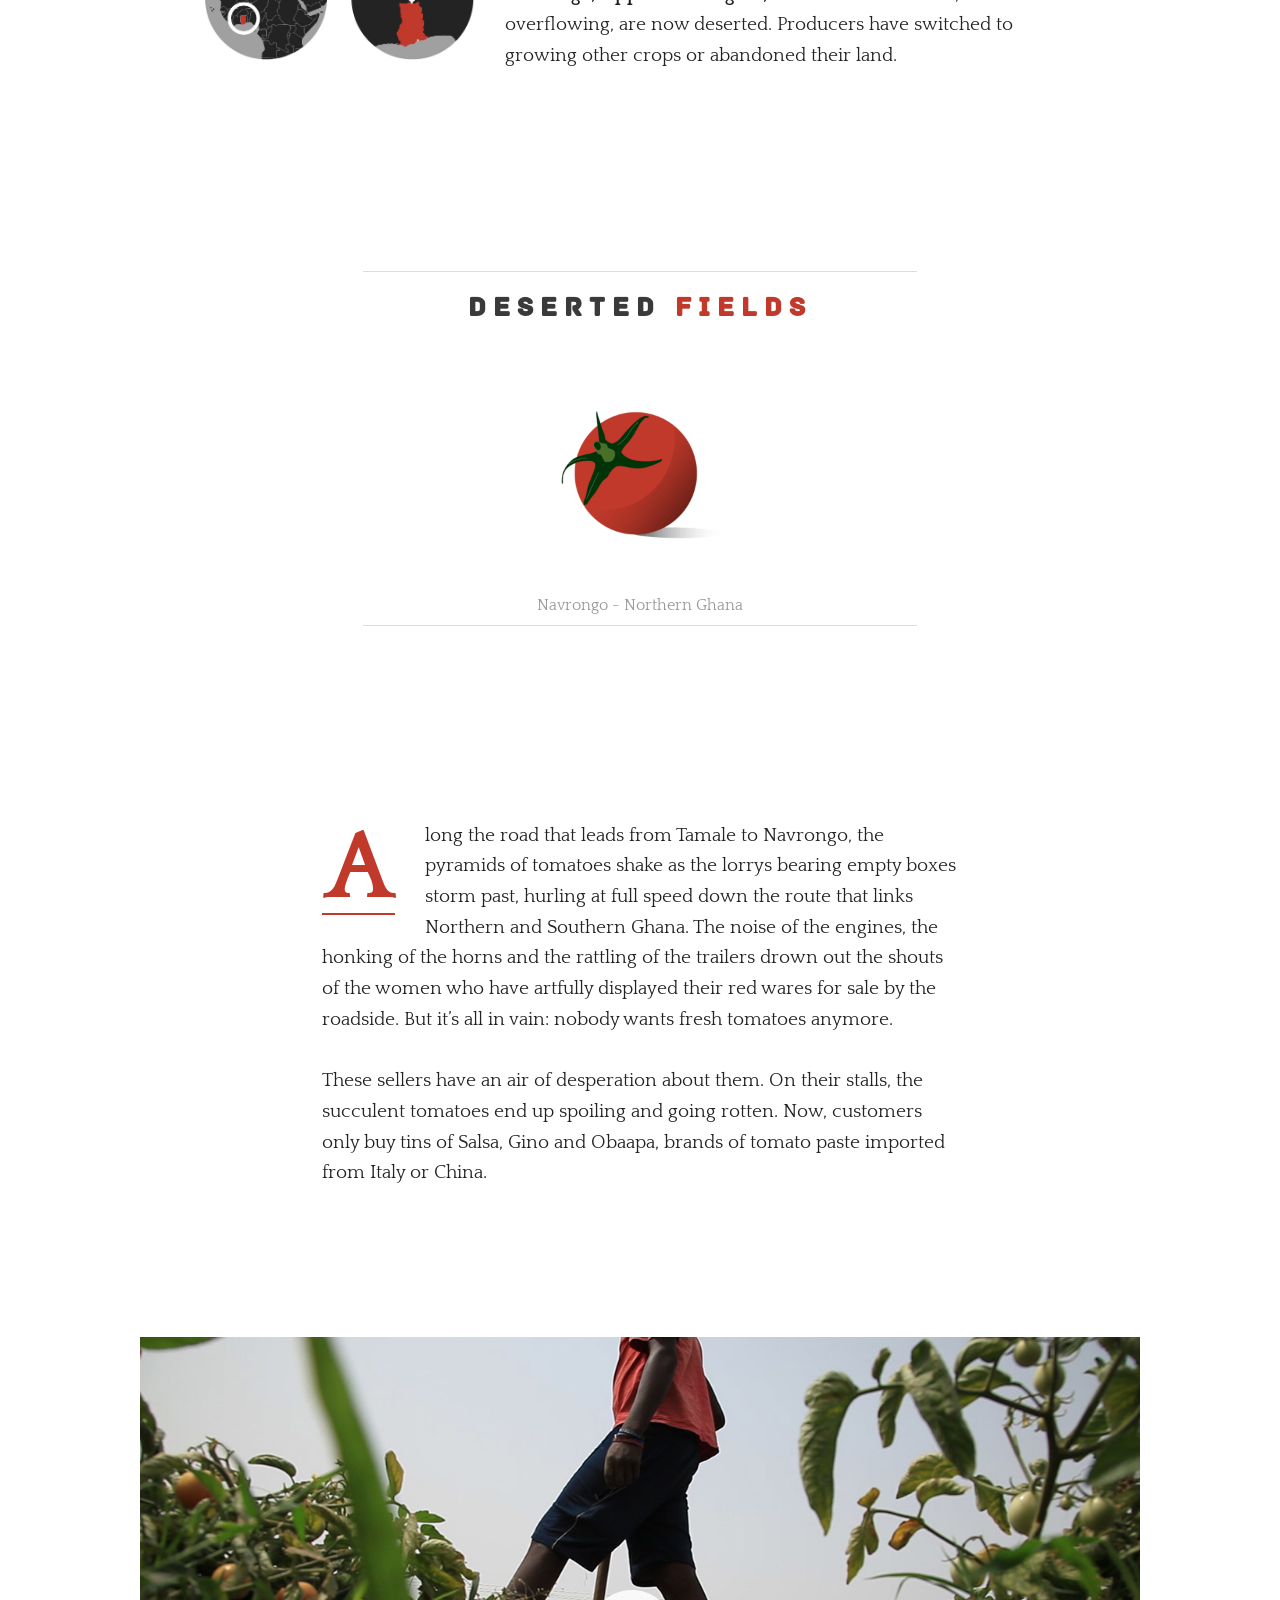
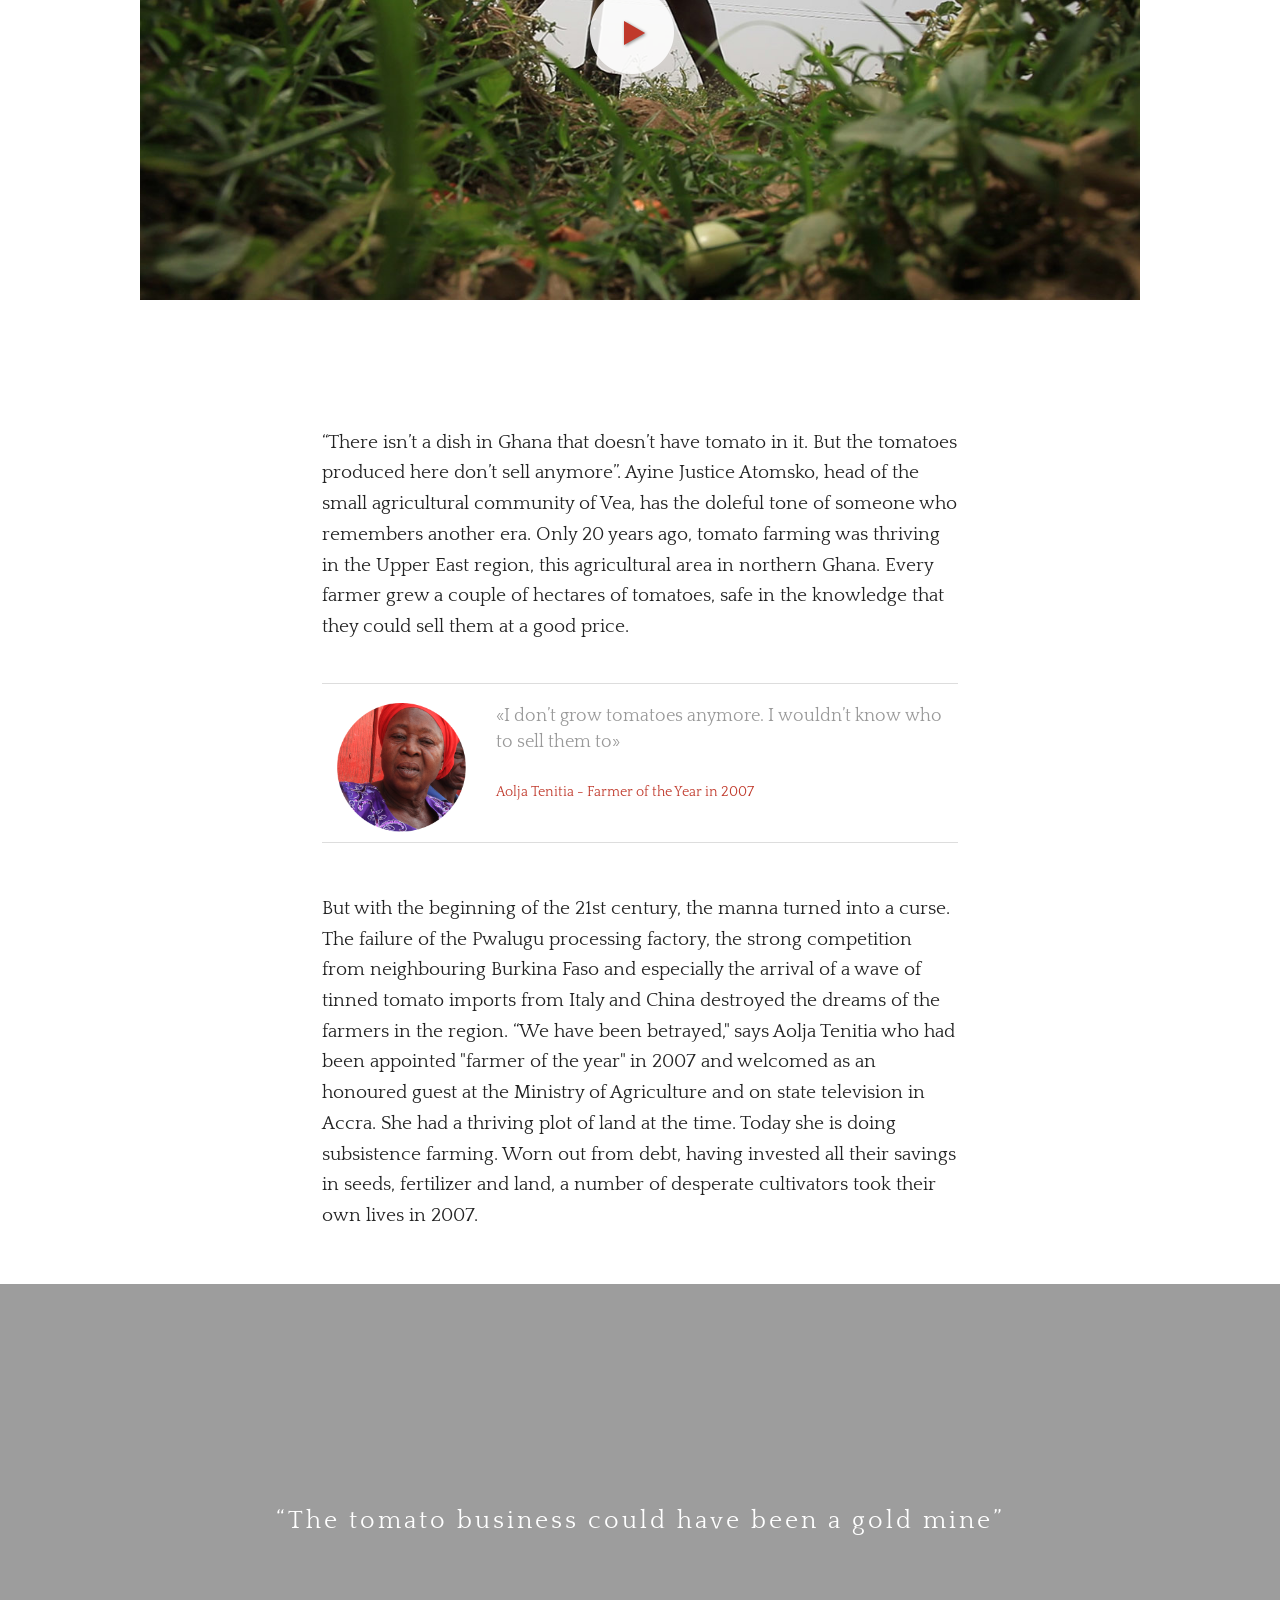
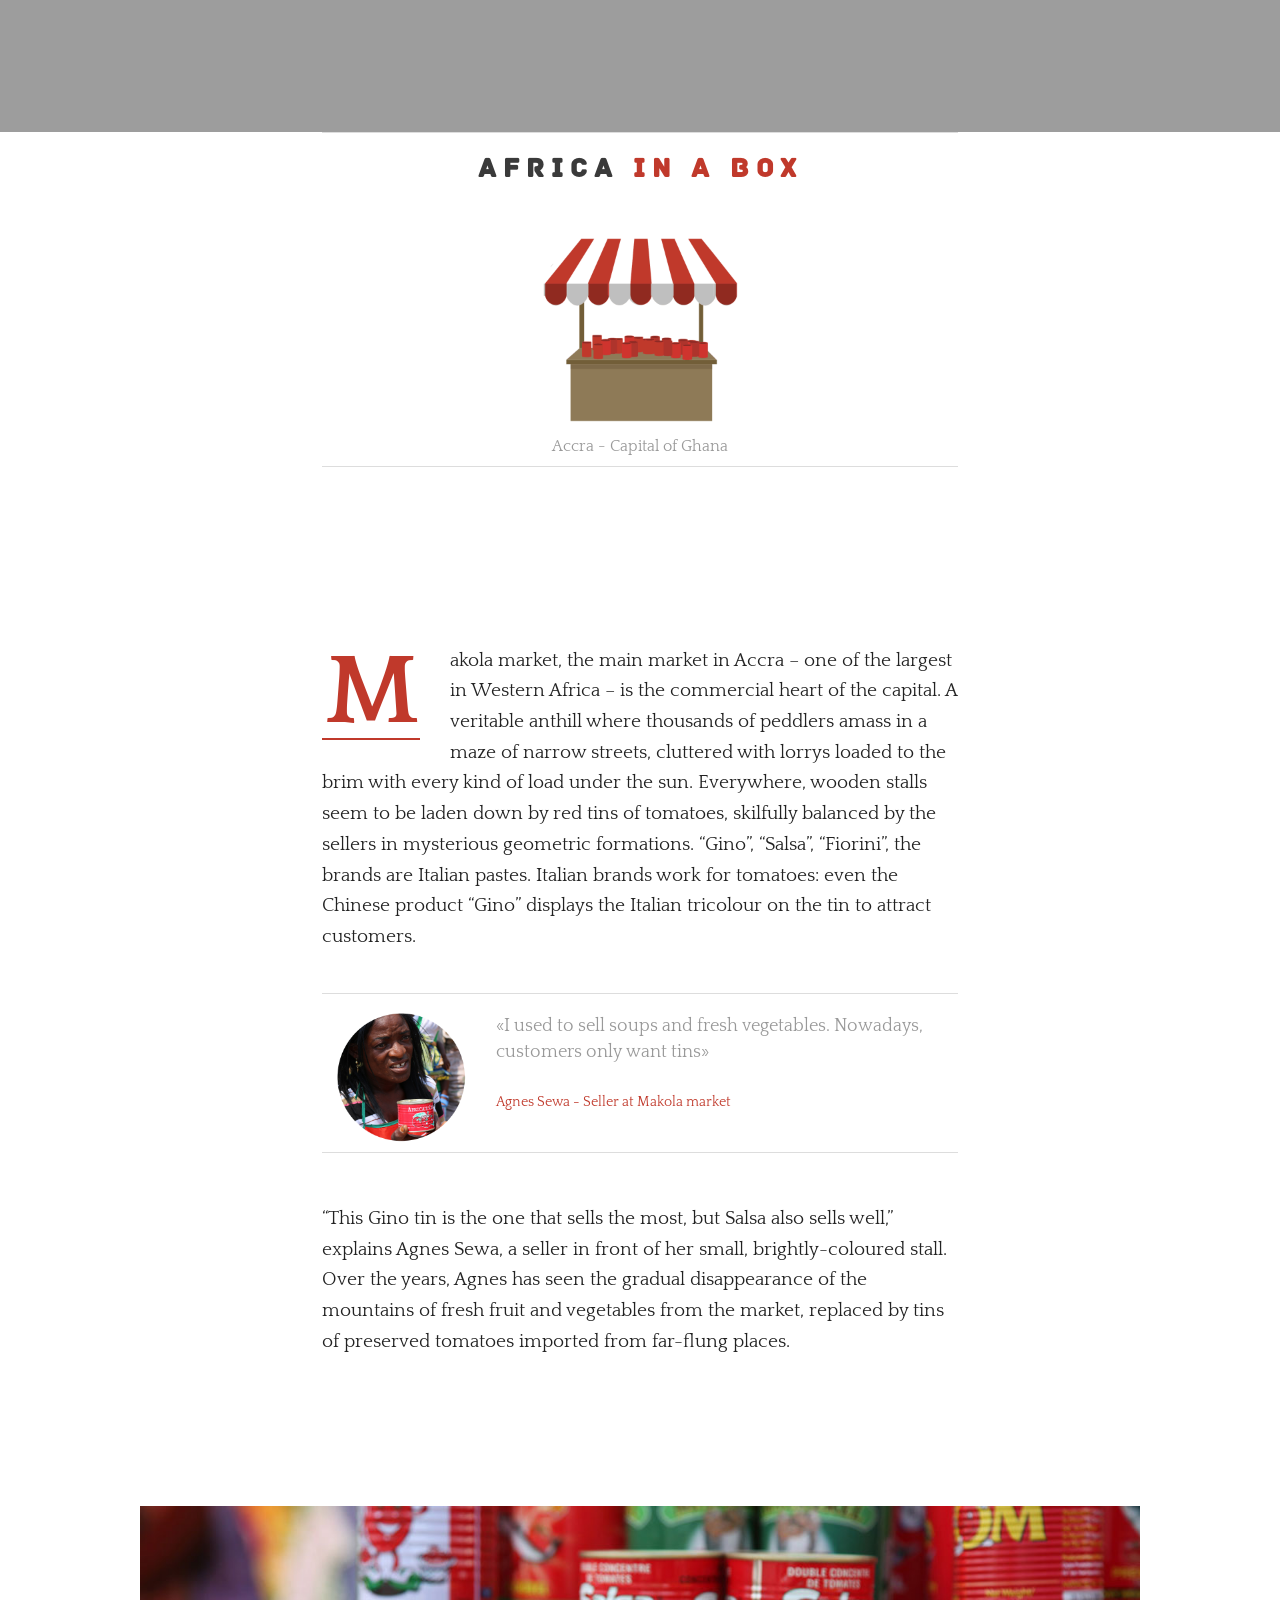
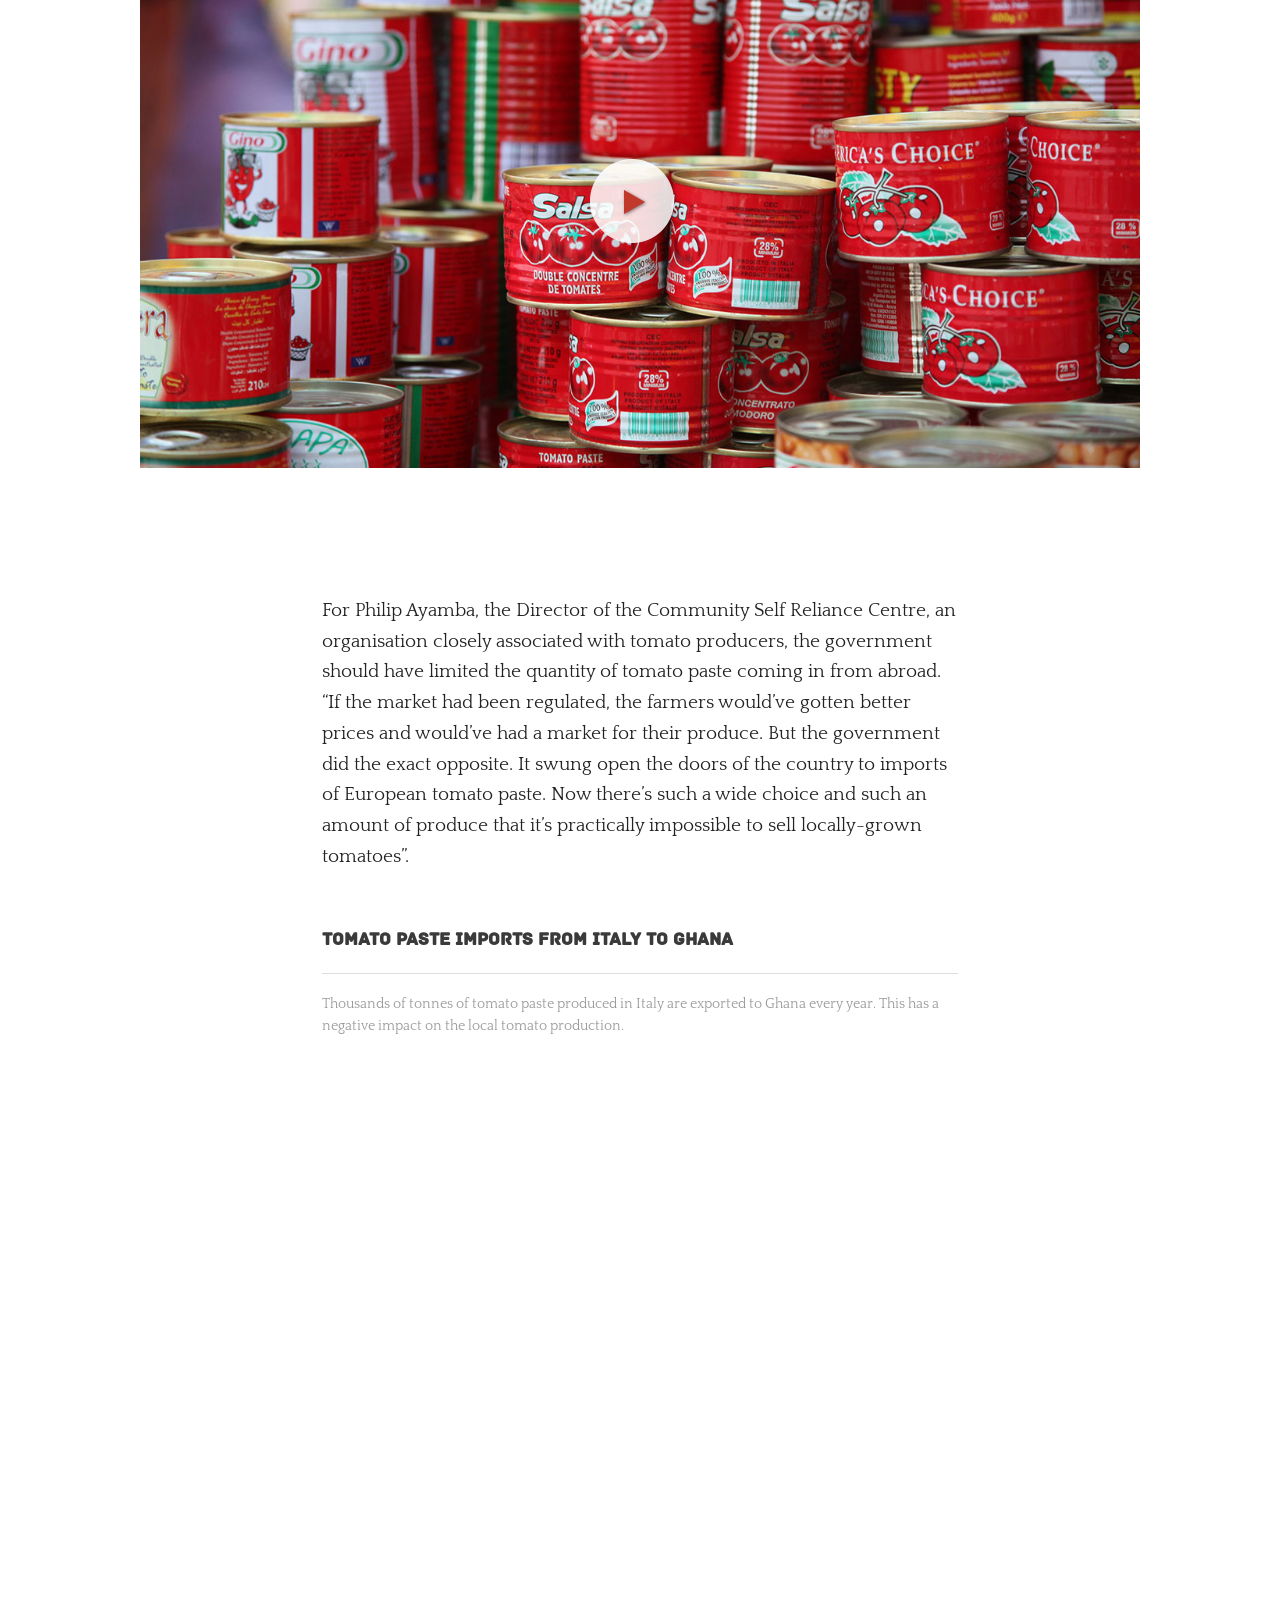
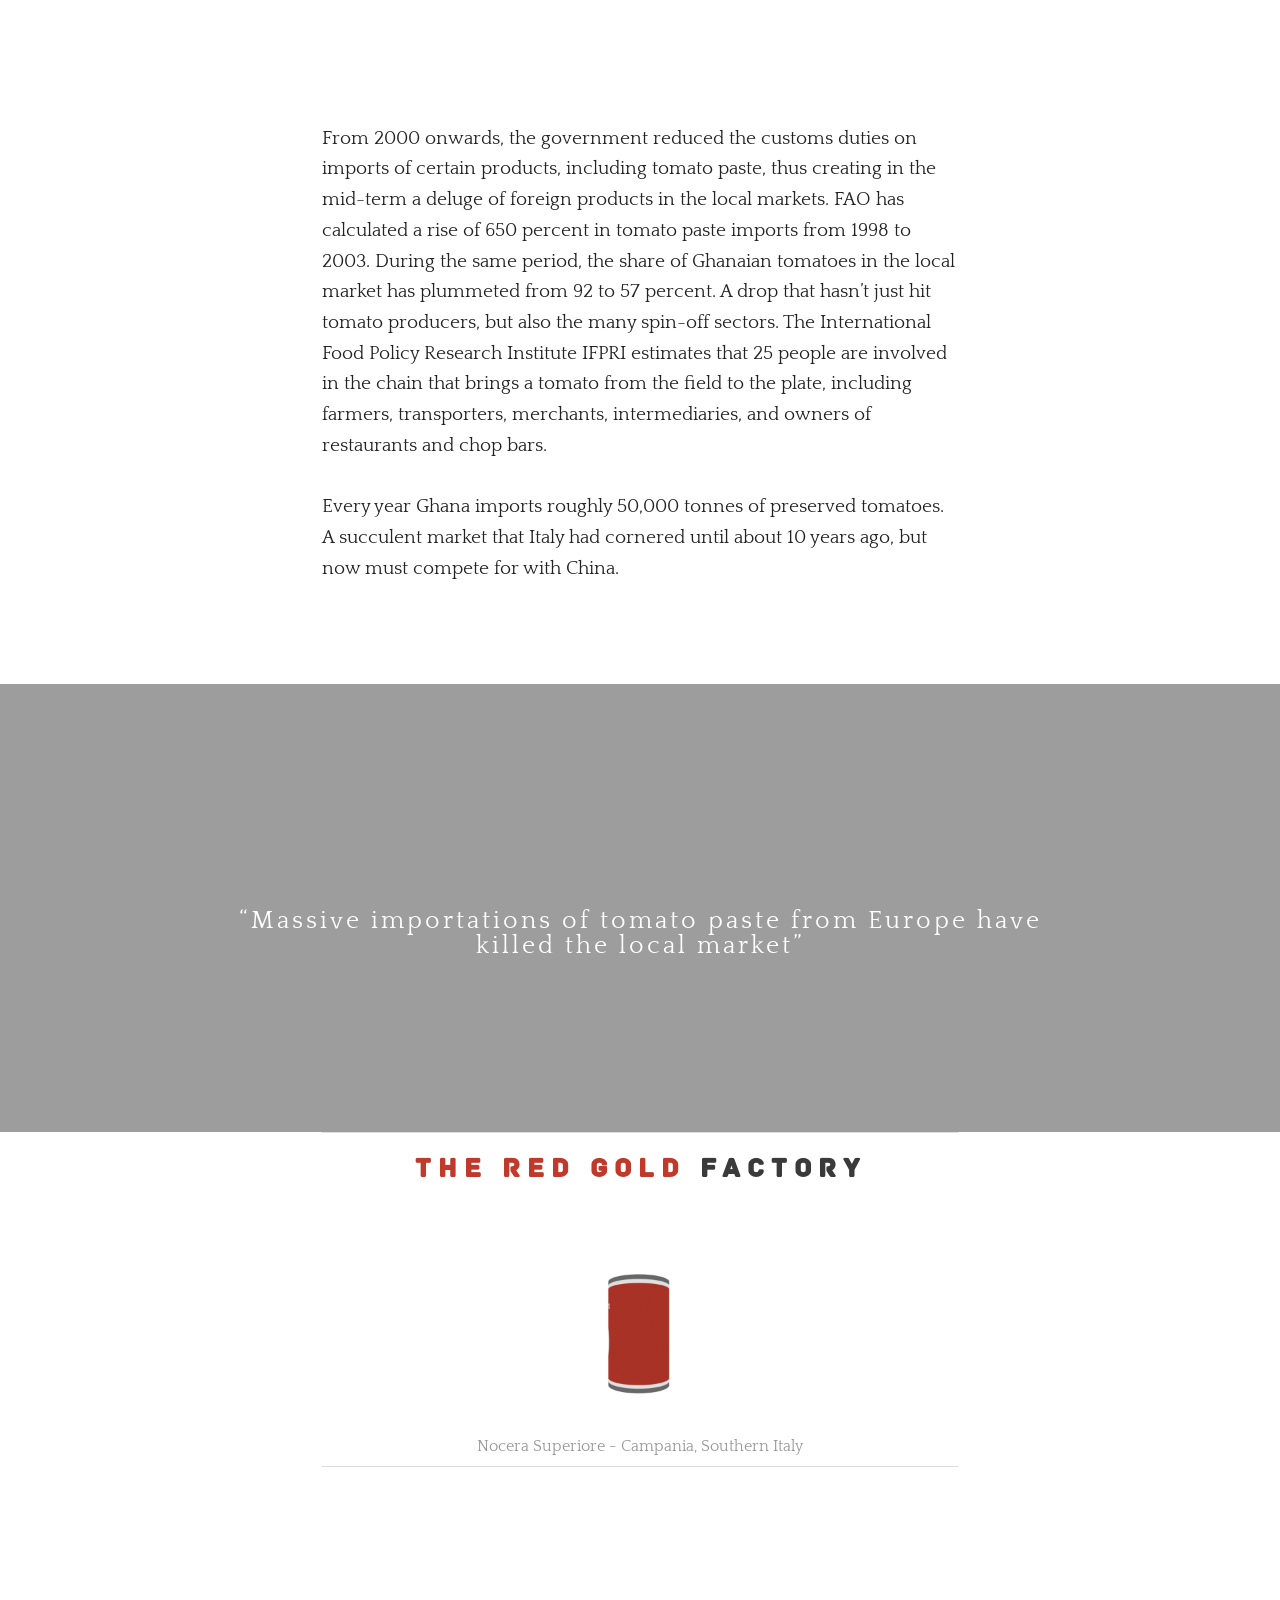
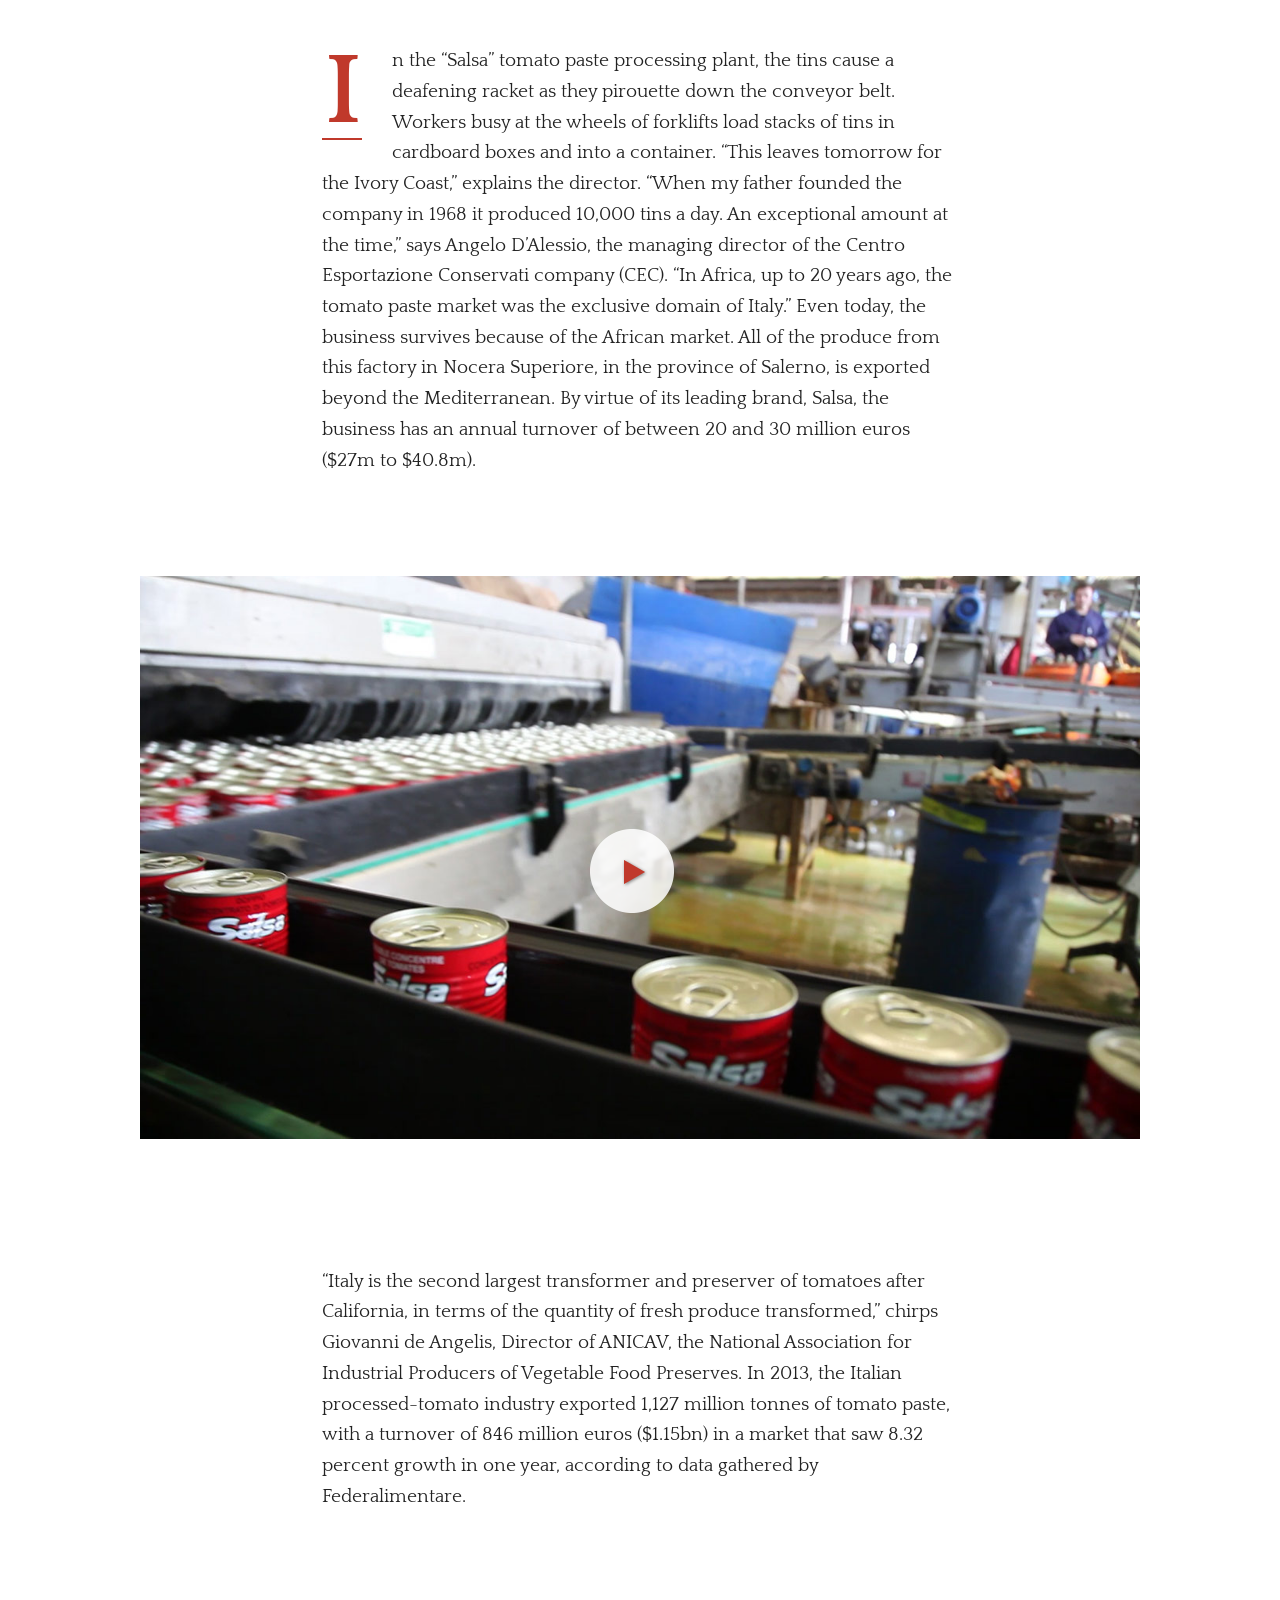
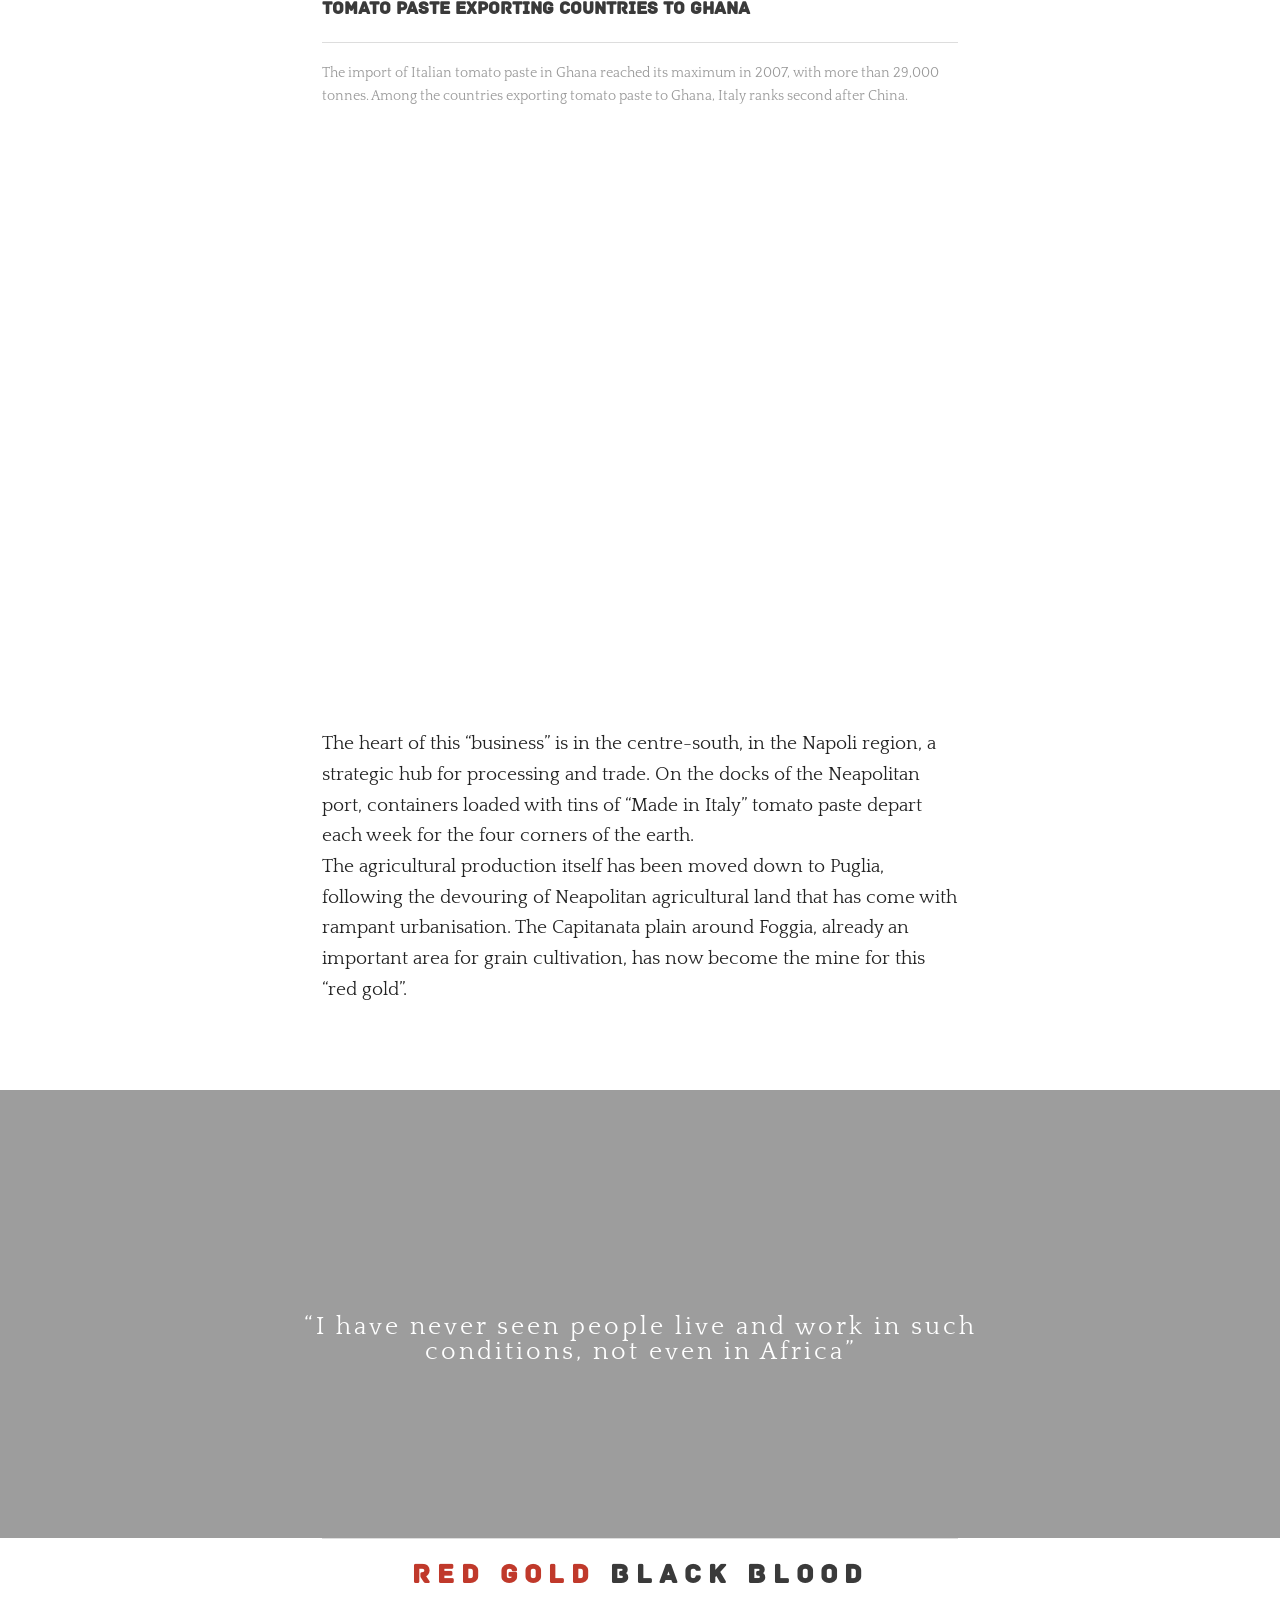
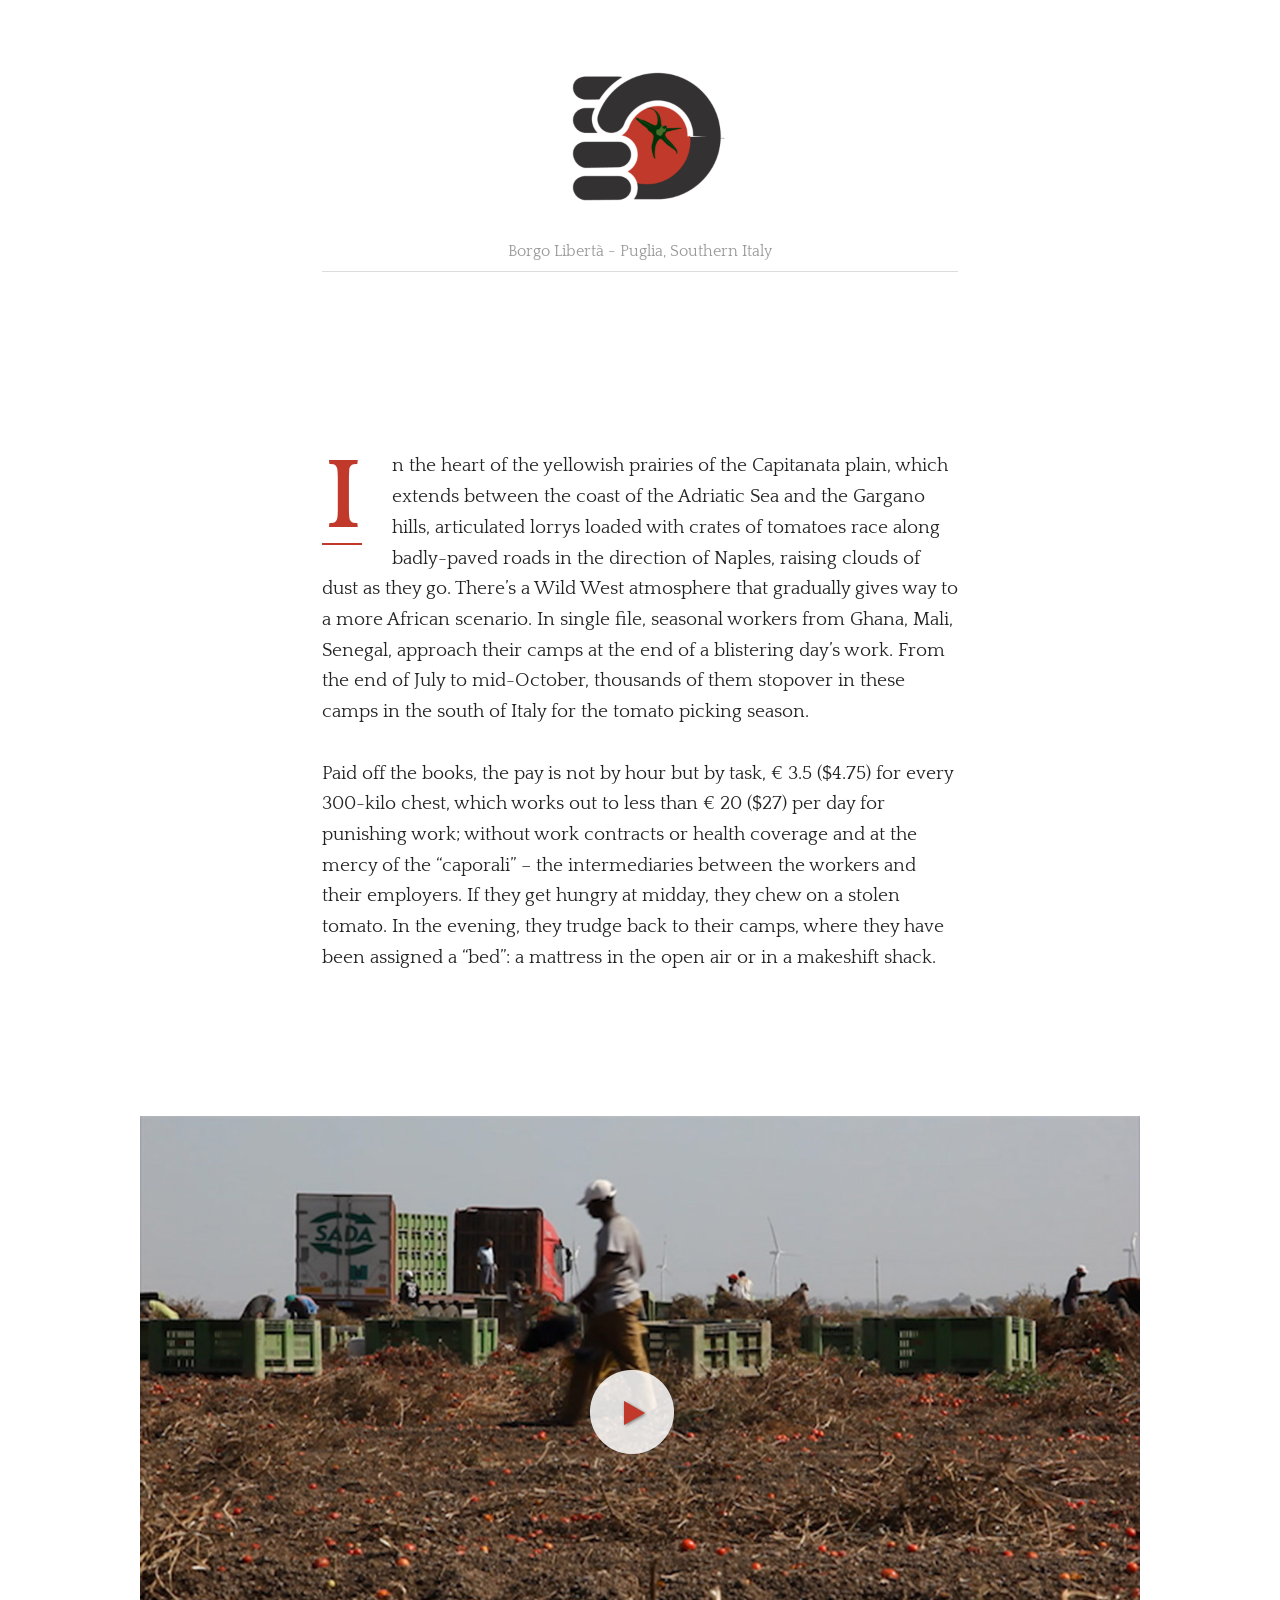
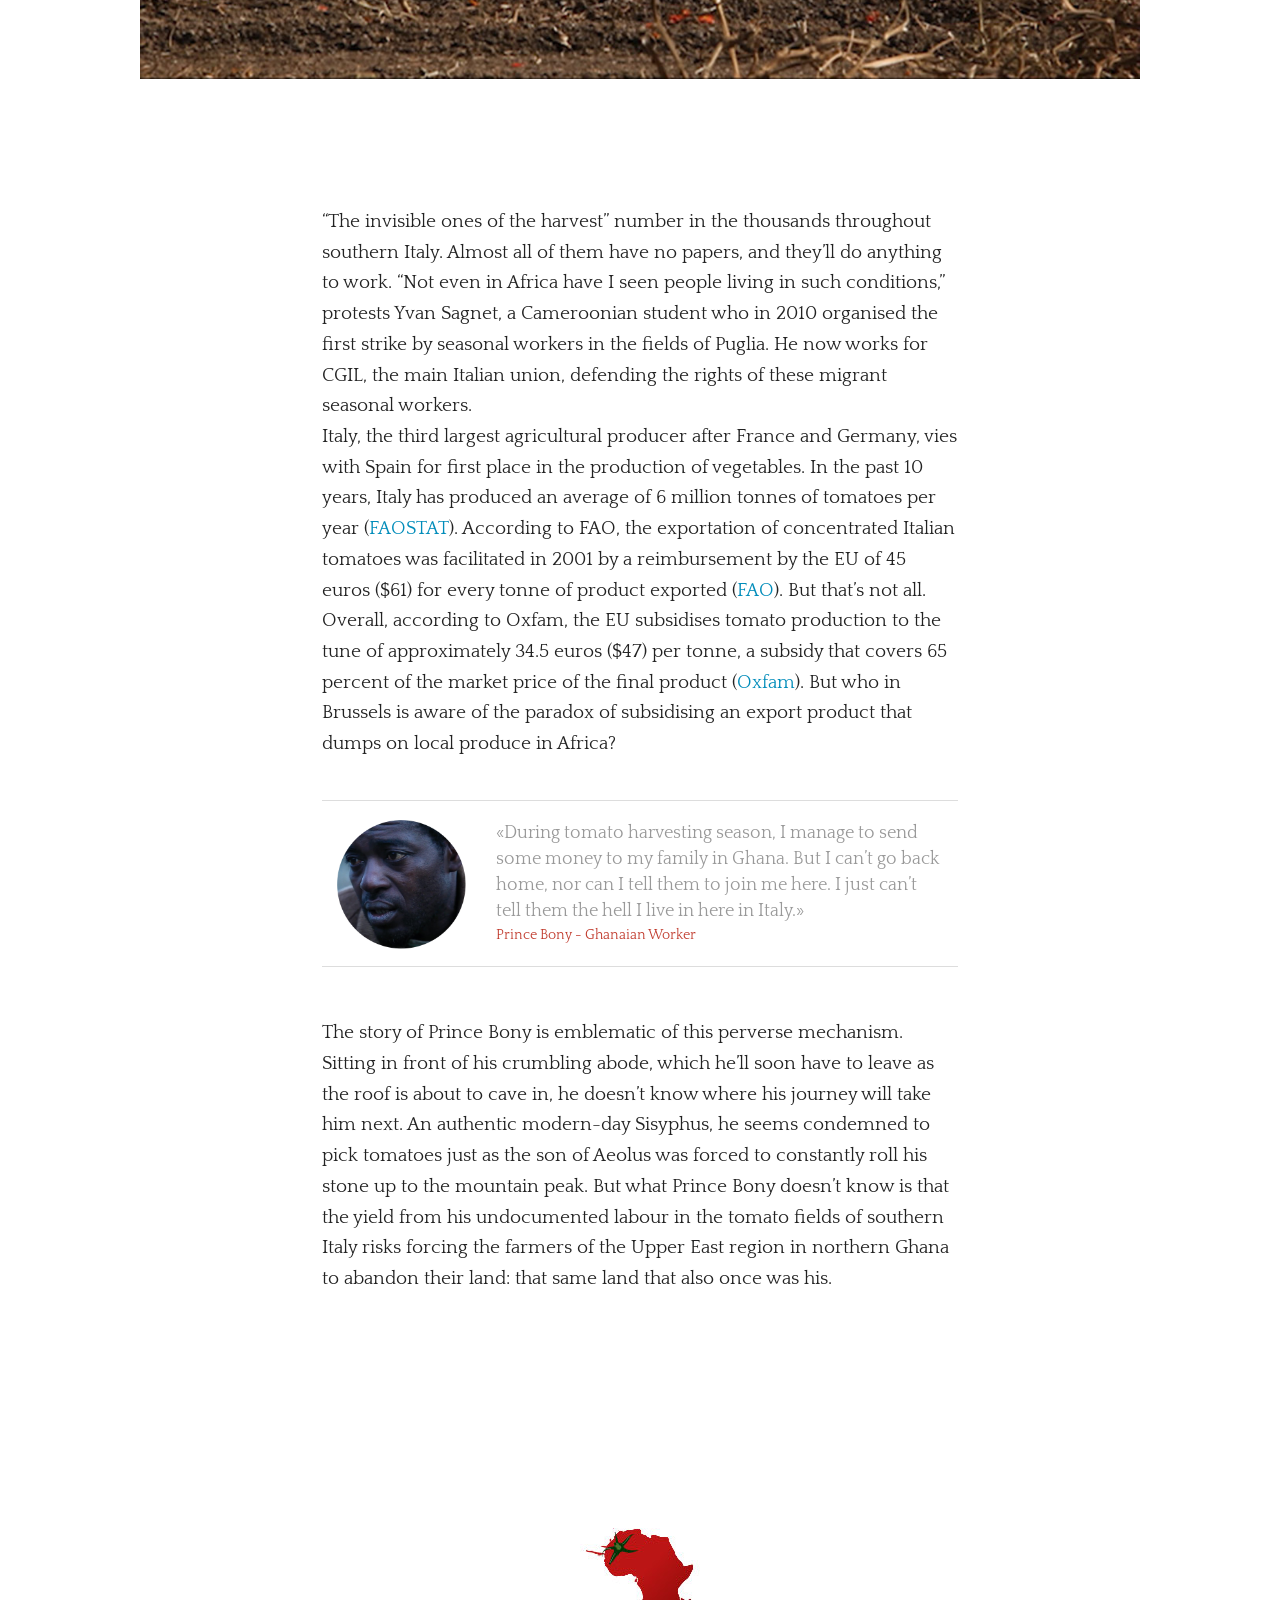
==== commit 0a5c8084: "dasd" ====
--- a/index.html
+++ b/index.html
@@ -372,19 +372,22 @@
 
       </div>
       
-      <!------------------------------------------------------------  video   -->
+    <!------------------------------------------------------------  video   -->
                     
                           
             <div class="row">
-                <div class="flex-video">
-                    <iframe width="1280" height="720" src="//www.youtube.com/embed/7jPJV4jgk5w?rel=0" frameborder="0" allowfullscreen></iframe>
-         
-                    </div>
+      
+                     <video id="my_video_3" class="video-js vjs-default-skin" controls preload="none" 
+  data-setup='{}' poster="img/poster_vid_01.jpg" >
+                        <source src="video/vid-01-campi.mp4" type='video/mp4'>
+                        <source src="video/vid-01-campi.webm" type='video/webm'>
+    
+                         
+                    </video>
             </div>
 
                     
      <!------------------------------------------------------------  video   -->
-               
        <div class="row">
            <div class="medium-8 medium-centered columns">
                <br /><br /><br /><br /><br /><br /><br /><br />
@@ -513,13 +516,18 @@
 
       </div>
       
+  
       <!------------------------------------------------------------  video   -->
                     
             <div class="row">
-                <div class="flex-video">
-                    <iframe width="1280" height="720" src="//www.youtube.com/embed/aoM0Negk3GI?rel=0" frameborder="0" allowfullscreen></iframe>
-                
-                </div>
+      
+                     <video id="my_video_2" class="video-js vjs-default-skin" controls preload="none" 
+  data-setup='{}' poster="img/poster_vid_02.jpg" >
+                            <source src="video/vid-02-mercato.mp4" type='video/mp4'>
+                            <source src="video/vid-02-mercato.webm" type='video/webm'>
+    
+                         
+                    </video>
             </div> 
      <!------------------------------------------------------------  video   -->
                
@@ -640,13 +648,15 @@
                </div>
       </div>
       
-      <!------------------------------------------------------------  video   -->
+       <!------------------------------------------------------------  video   -->
                     
                    
       <div class="row container-dalessio">
-          <div class="flex-video">
-              <iframe width="1280" height="720" src="//www.youtube.com/embed/DvhmZKpWM_U?rel=0" frameborder="0" allowfullscreen></iframe>
-          </div>
+          <video id="my_video_1" class="video-js vjs-default-skin" controls preload="none" 
+  data-setup='{}' poster="img/poster_vid_03.jpg" >
+              <source src="video/vid-03-fabbrica.mp4" type='video/mp4'>
+              <source src="video/vid-03-fabbrica.webm" type='video/webm'>
+          </video>    
       </div> 
      <!------------------------------------------------------------  video   -->
       
@@ -760,10 +770,11 @@
    
       <!------------------------------------------------------------  video   -->
       <div class="row container-dalessio">          
-          <div class="flex-video">
-              <iframe width="1280" height="720" src="//www.youtube.com/embed/BbglQV3EaHM?rel=0" frameborder="0" allowfullscreen></iframe>
-          
-          </div>
+          <video id="my_video_4" class="video-js vjs-default-skin" controls preload="none" 
+  data-setup='{ "asdf": true }' poster="img/poster_vid_04.jpg" >           
+              <source src="video/vid-04-ghetto.mp4" type='video/mp4'>
+              <source src="video/vid-04-ghetto.webm" type='video/webm'>
+          </video>
       </div> 
      <!------------------------------------------------------------  video   -->
       
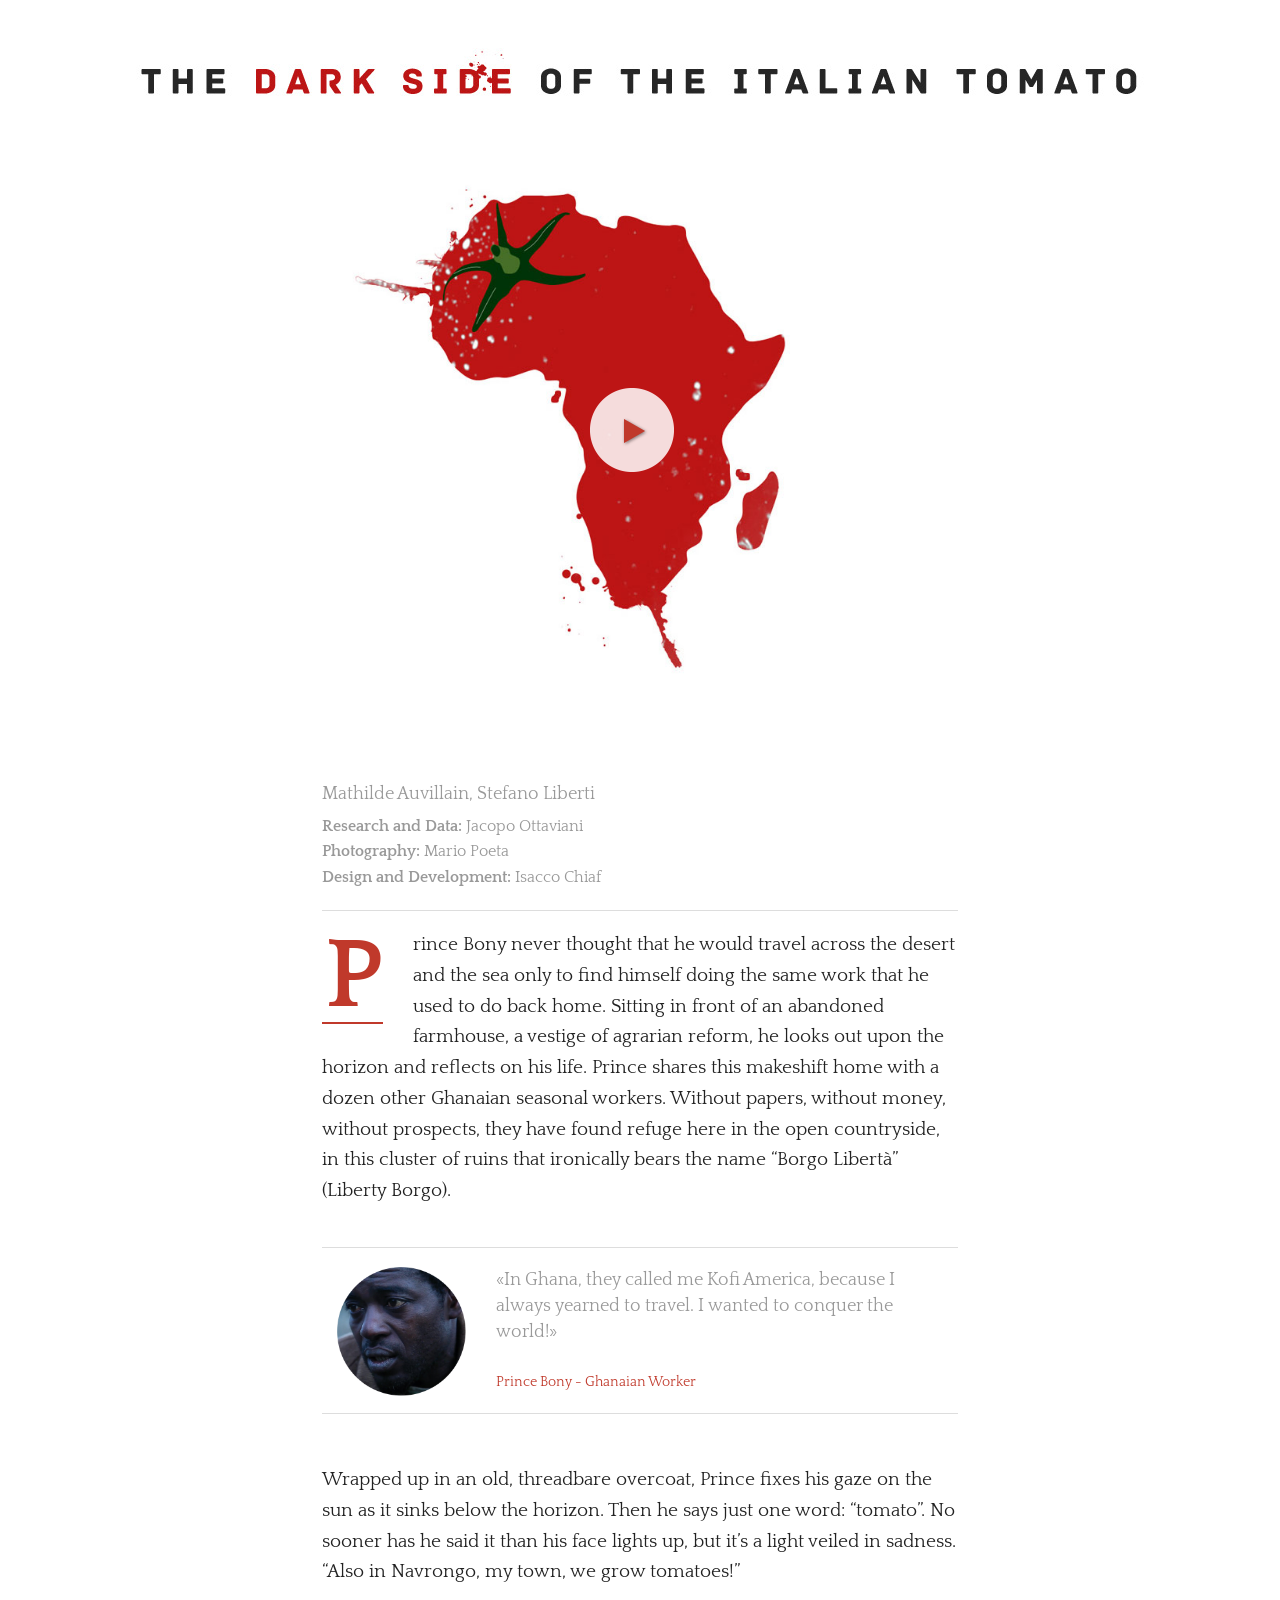
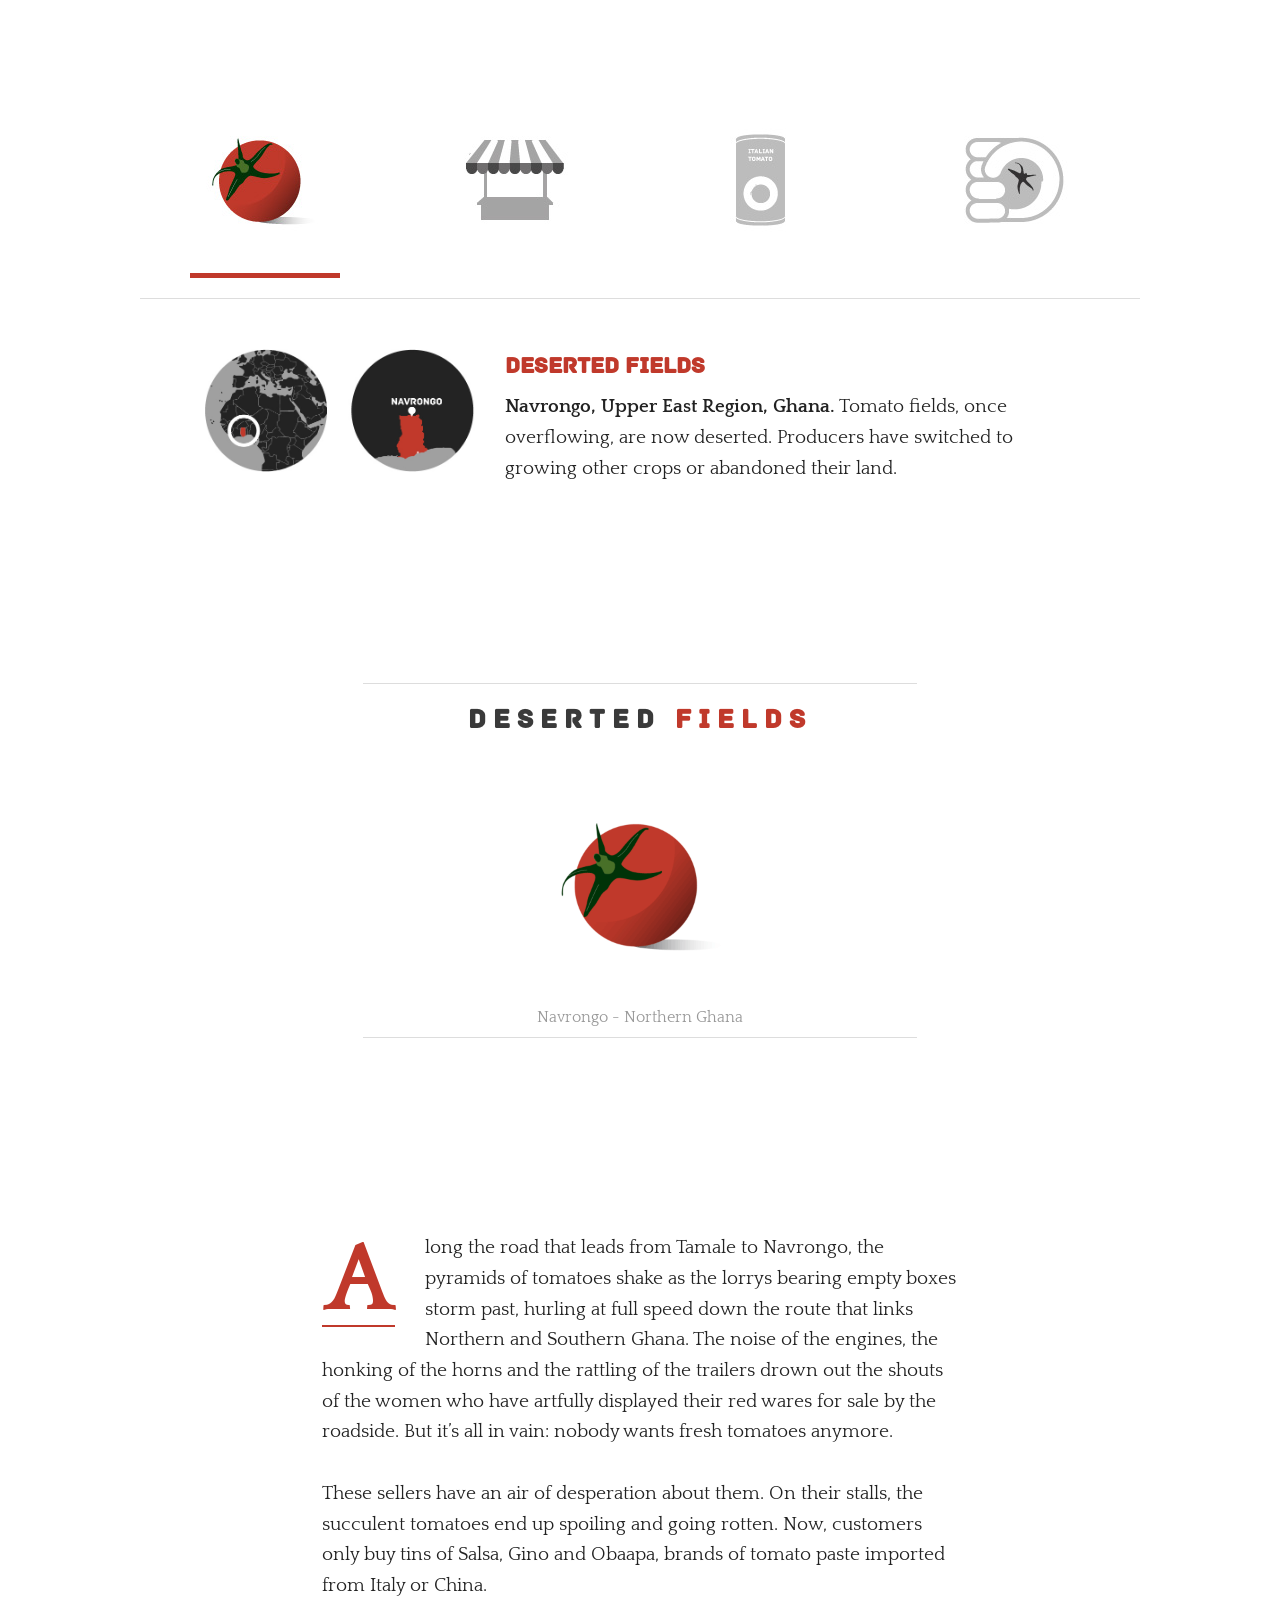
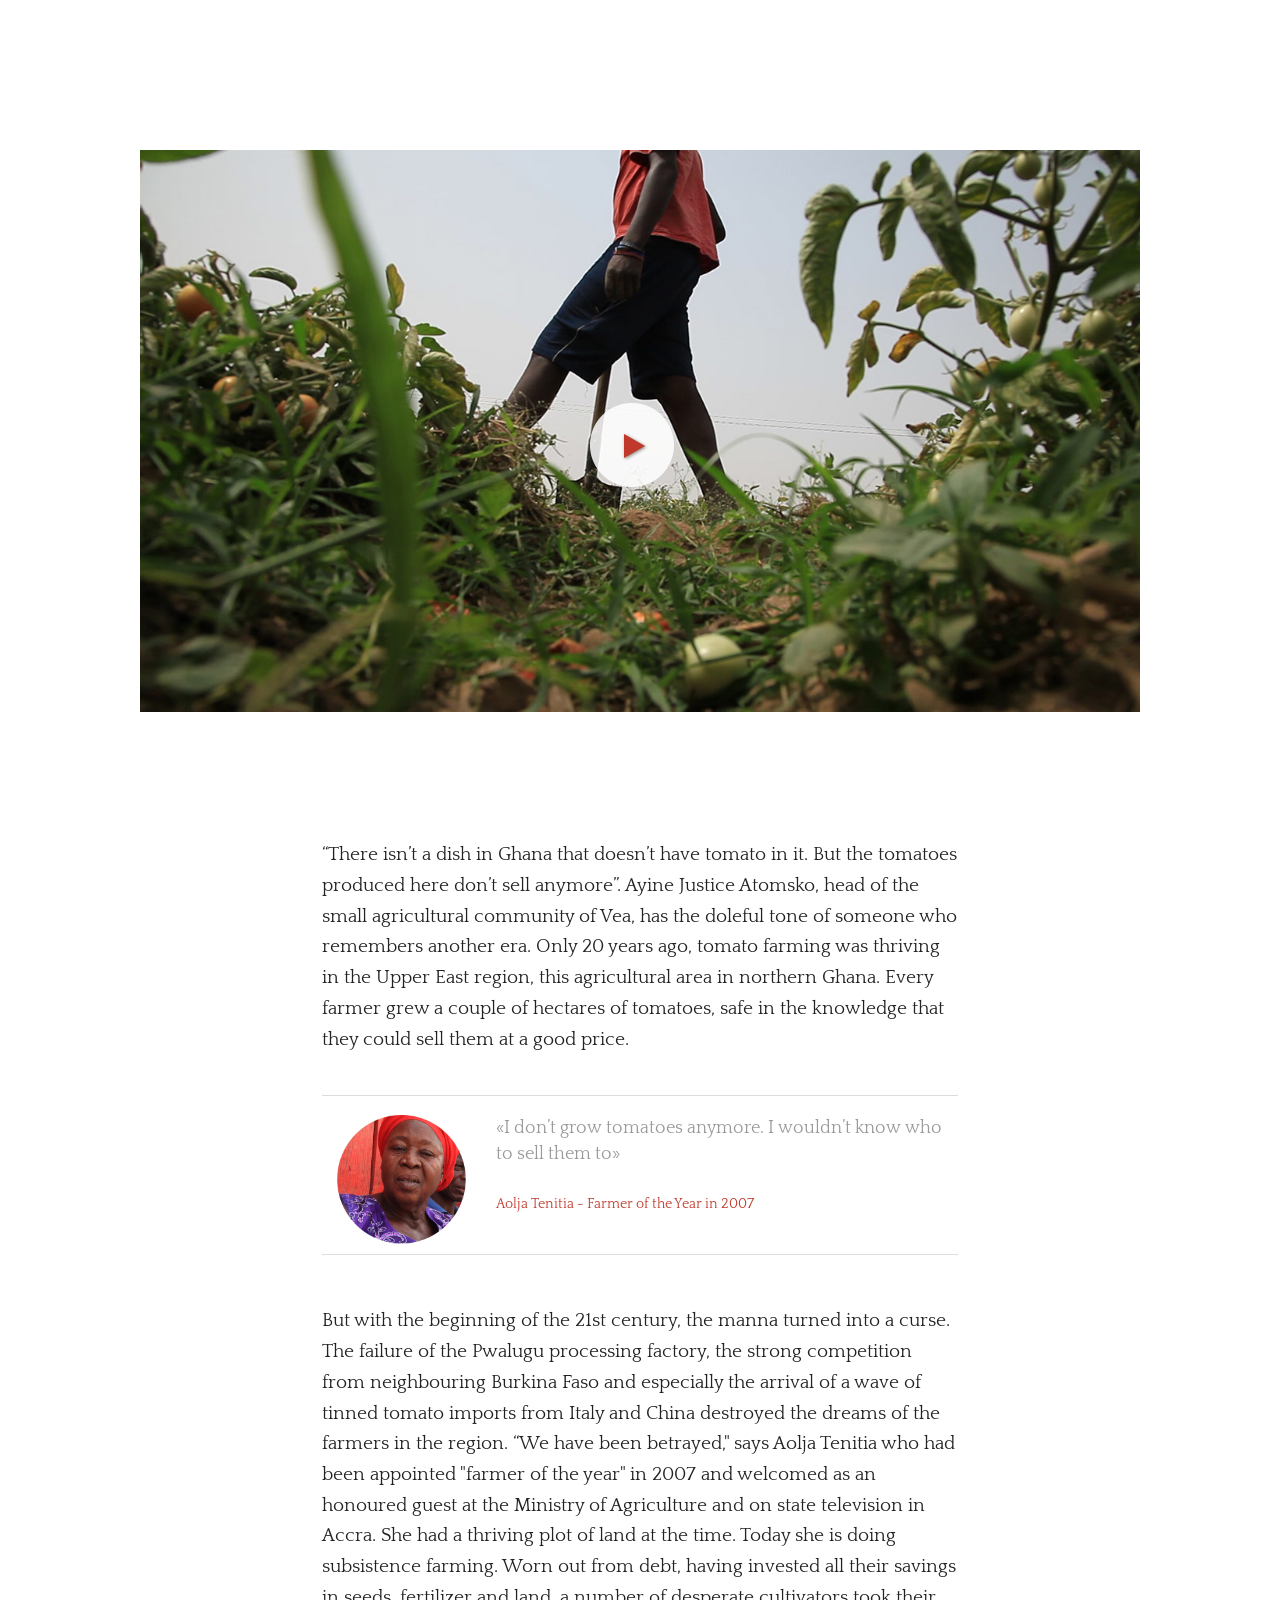
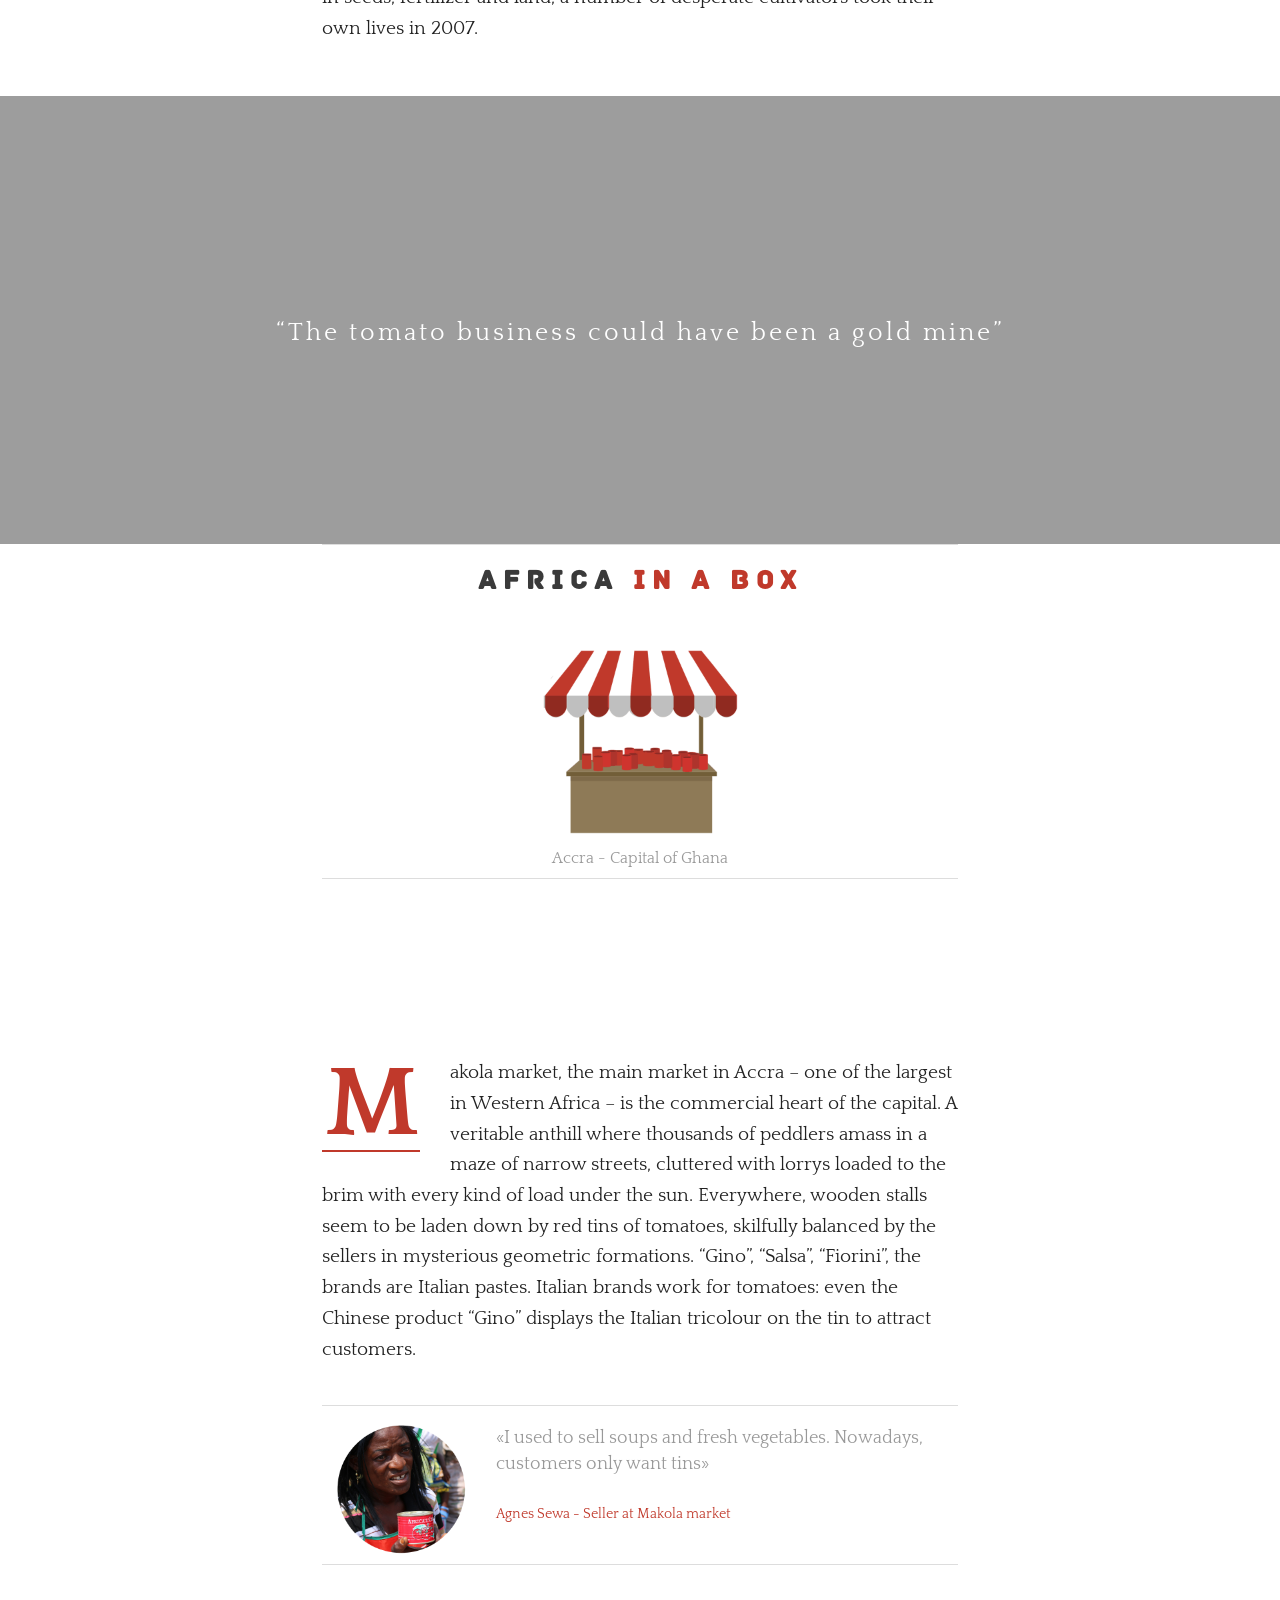
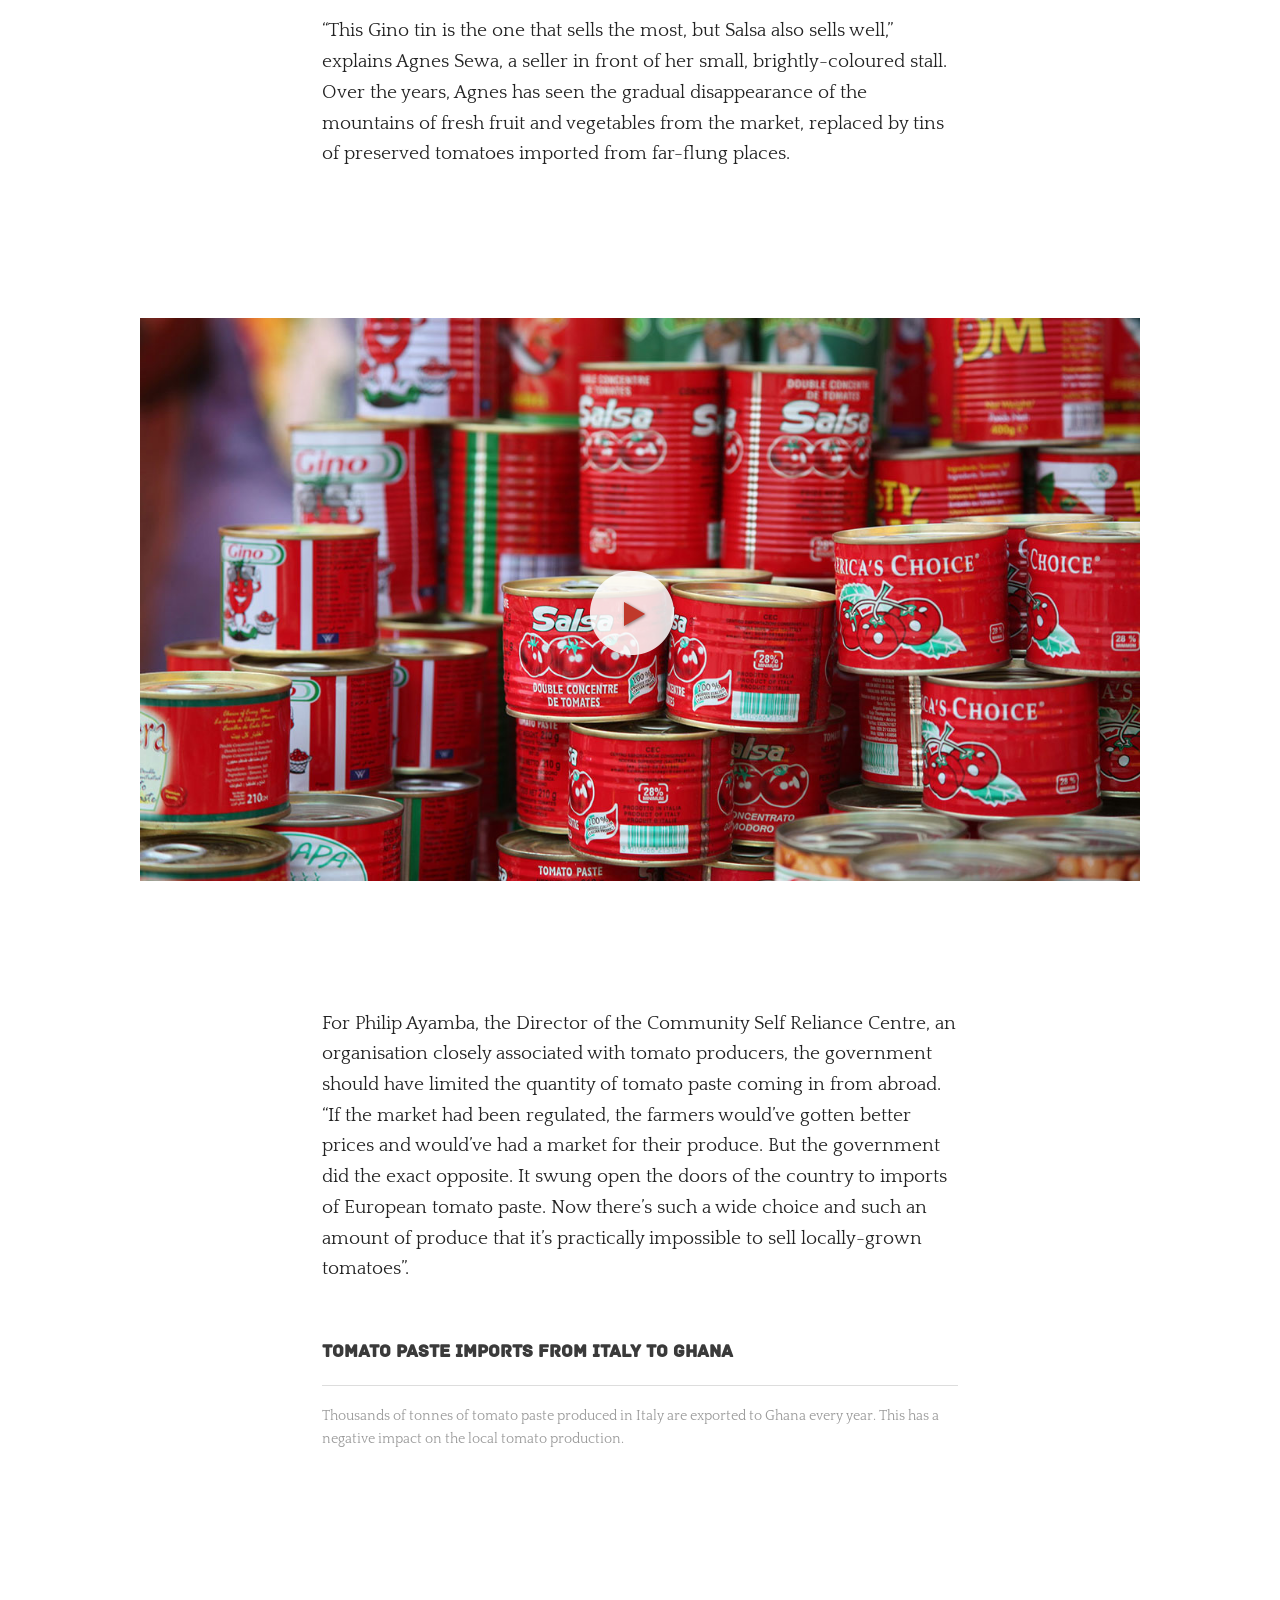
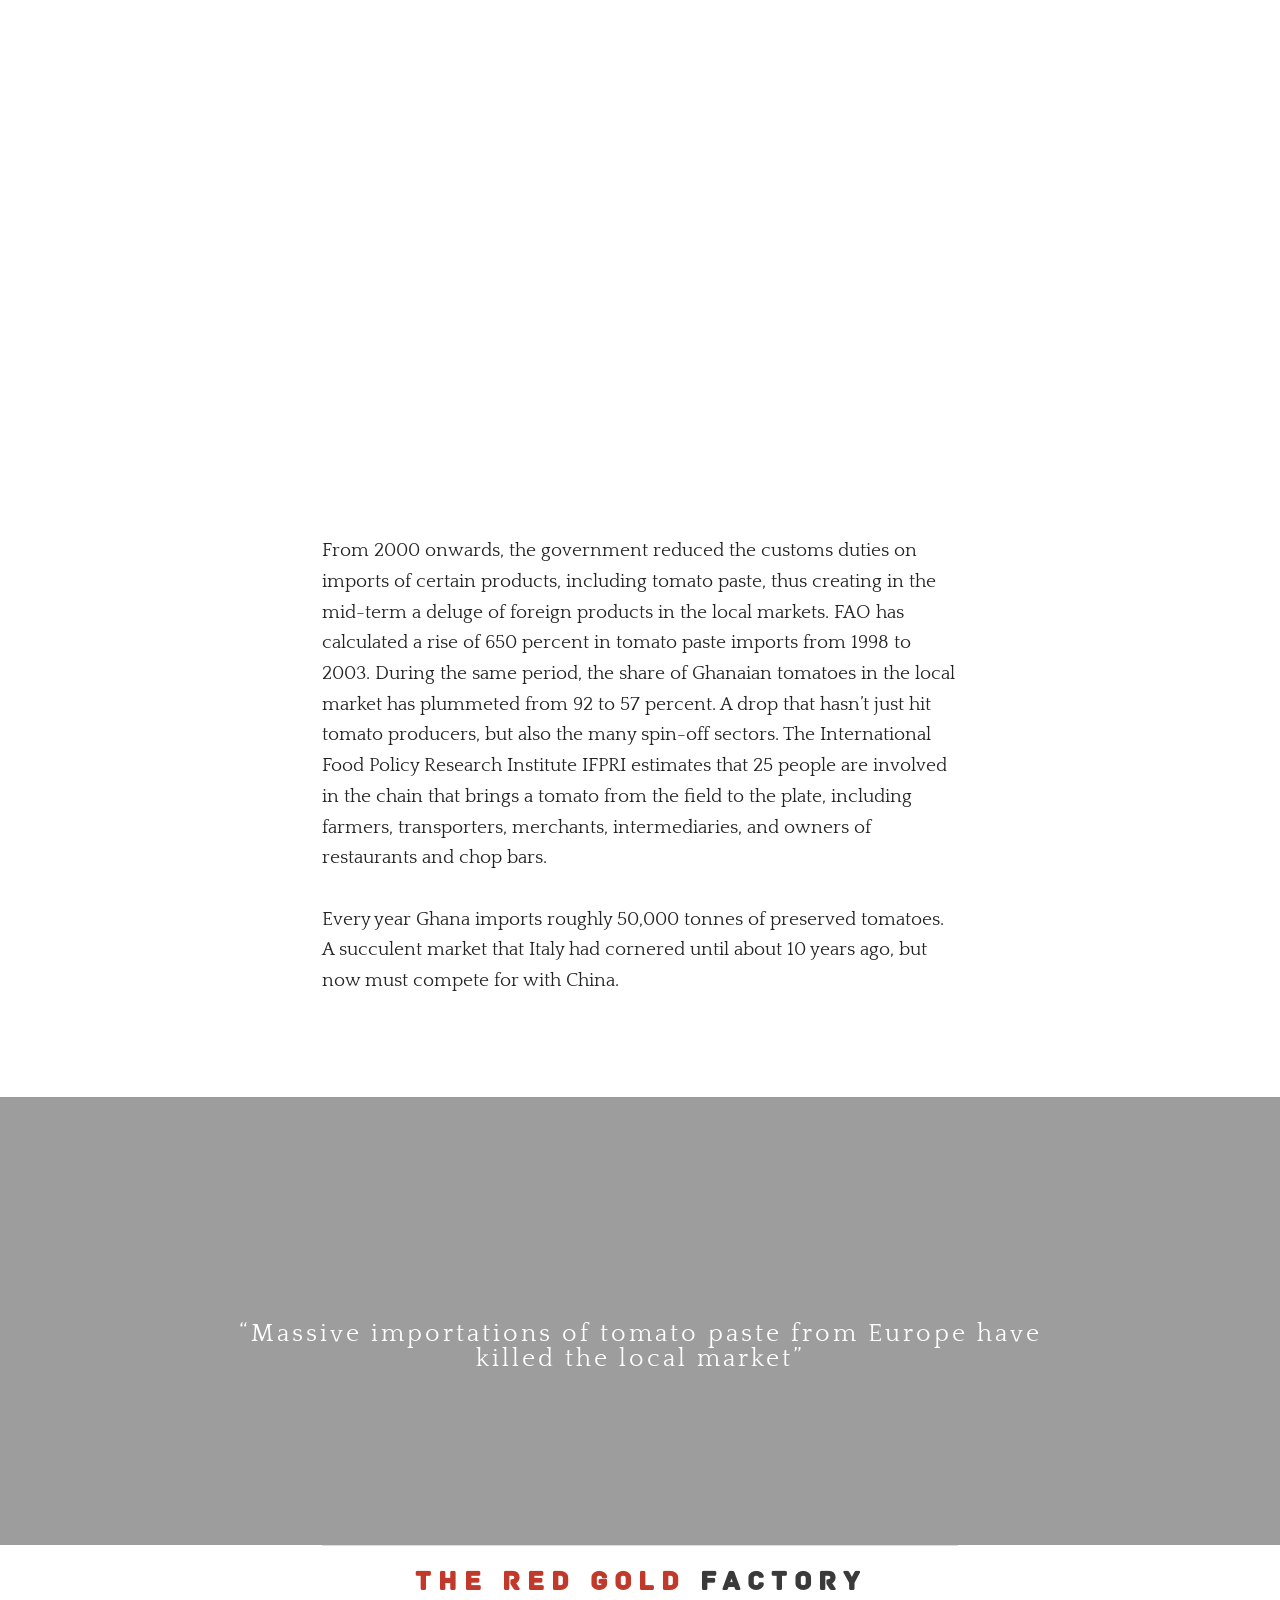
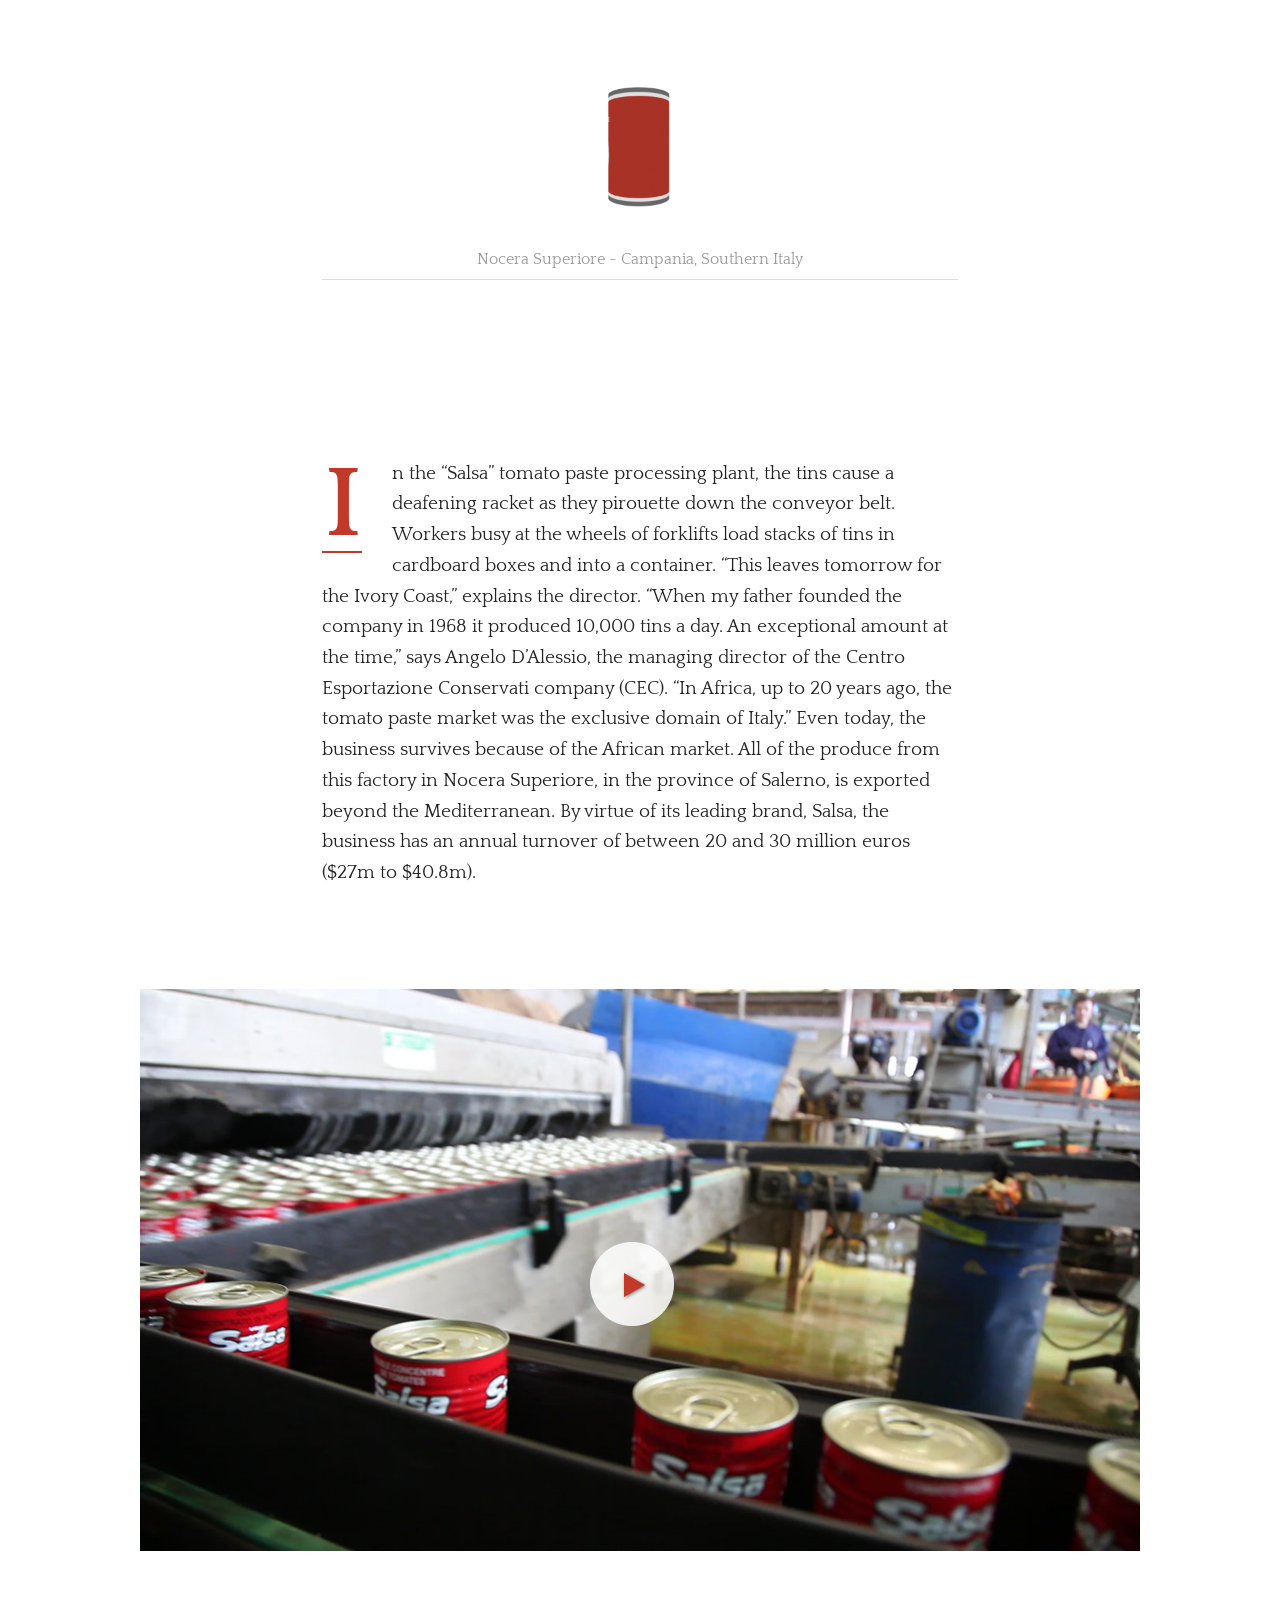
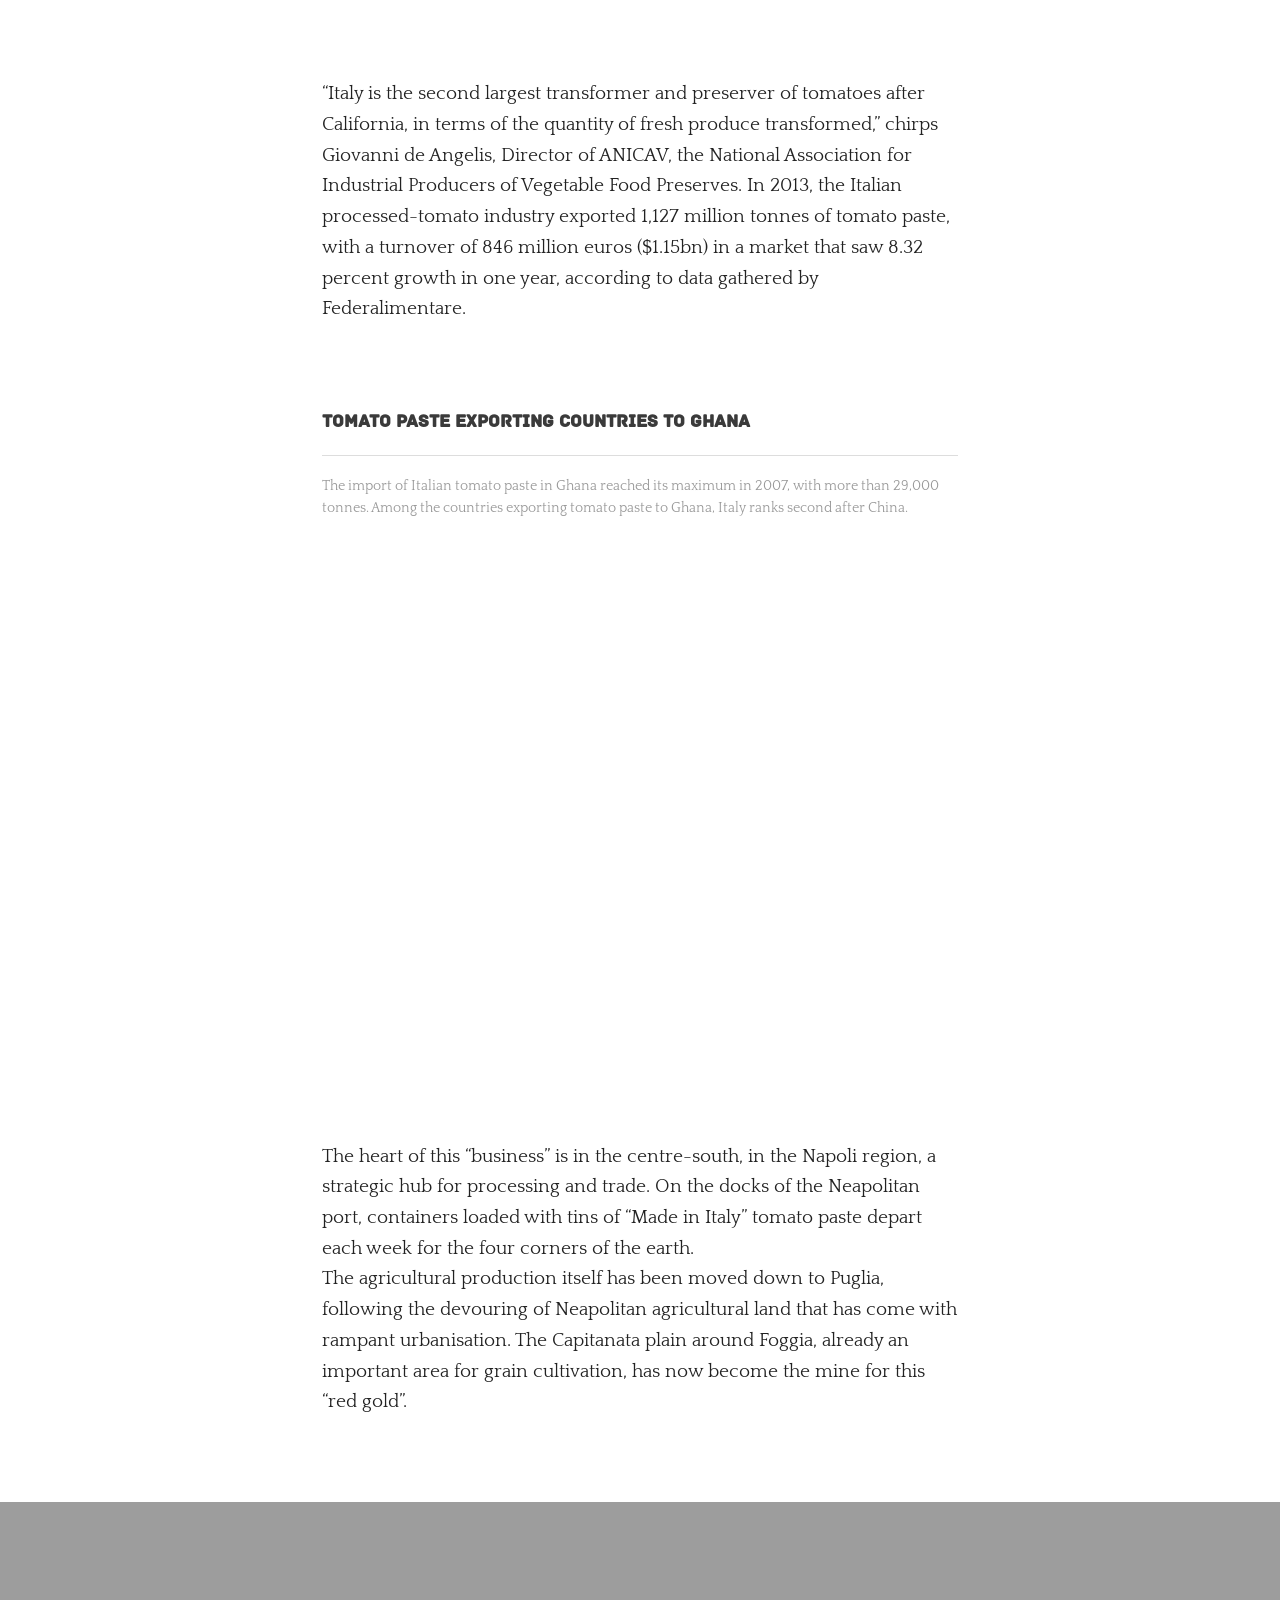
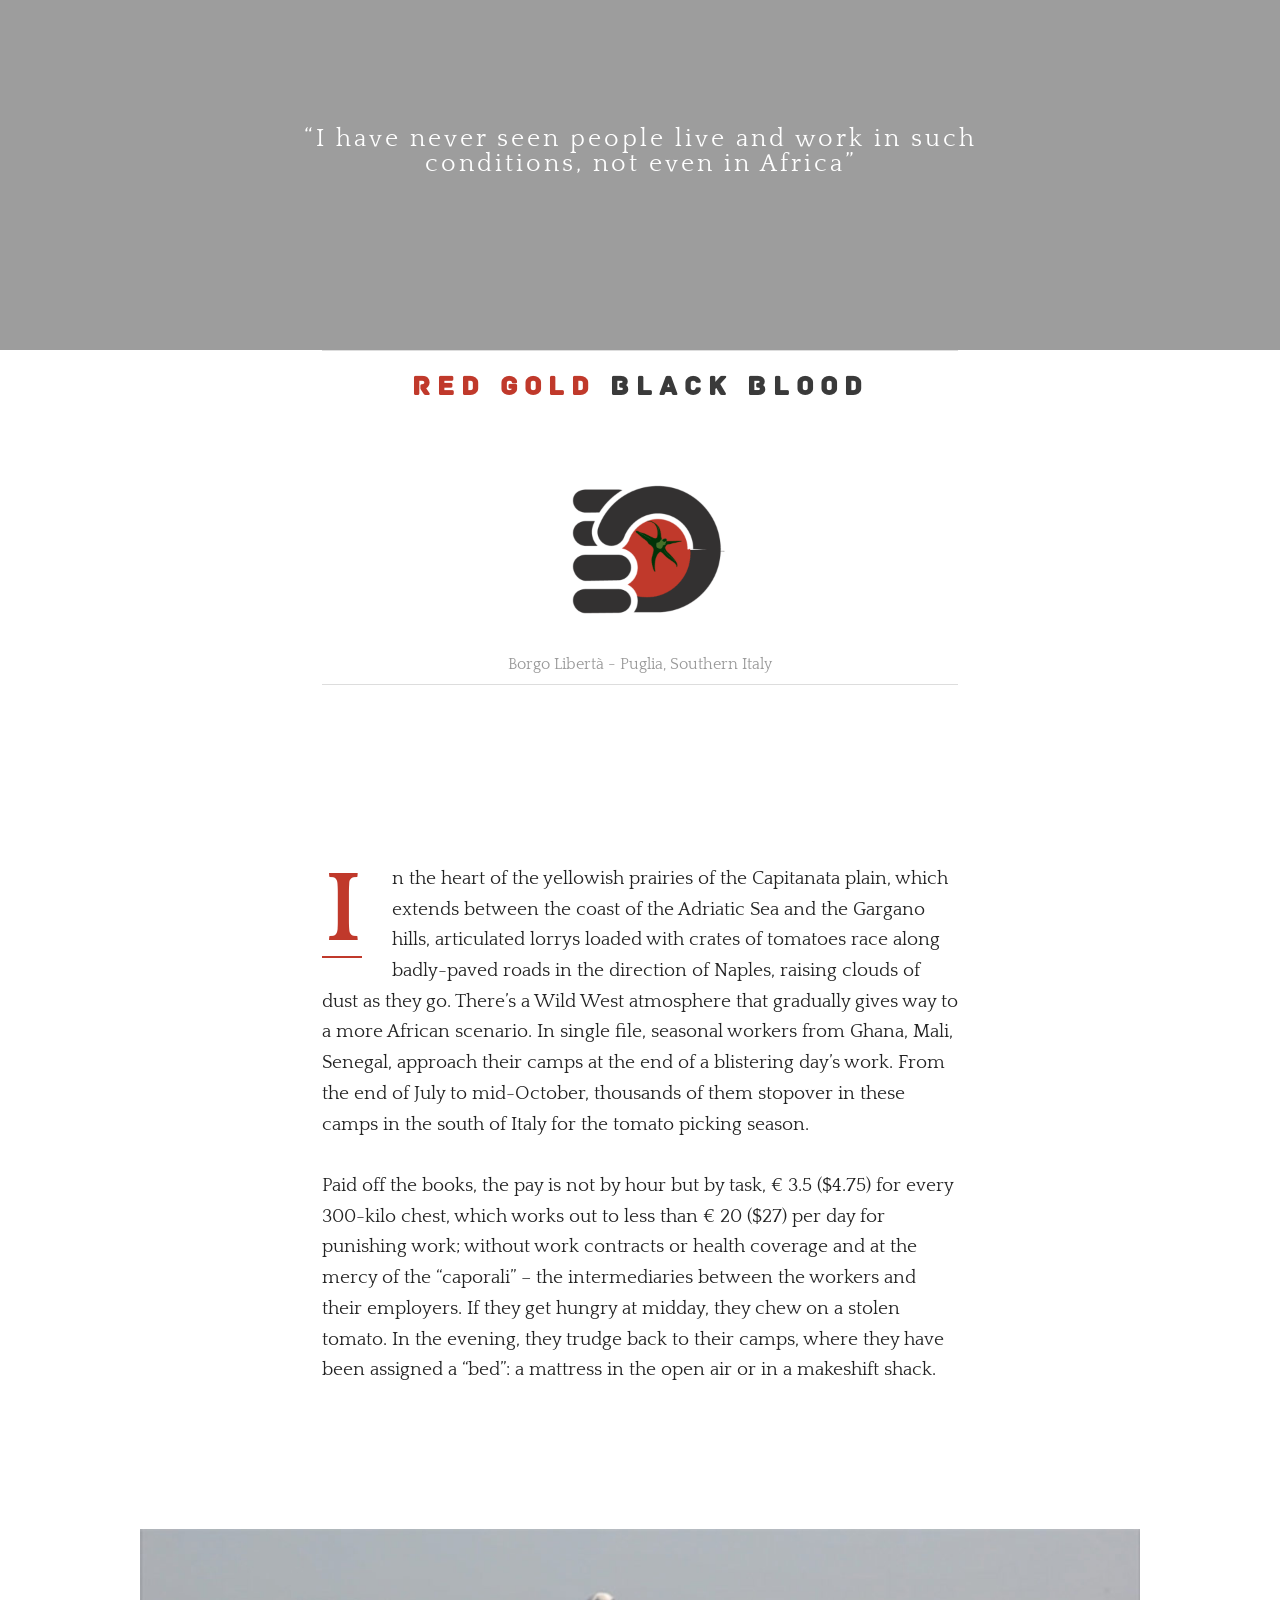
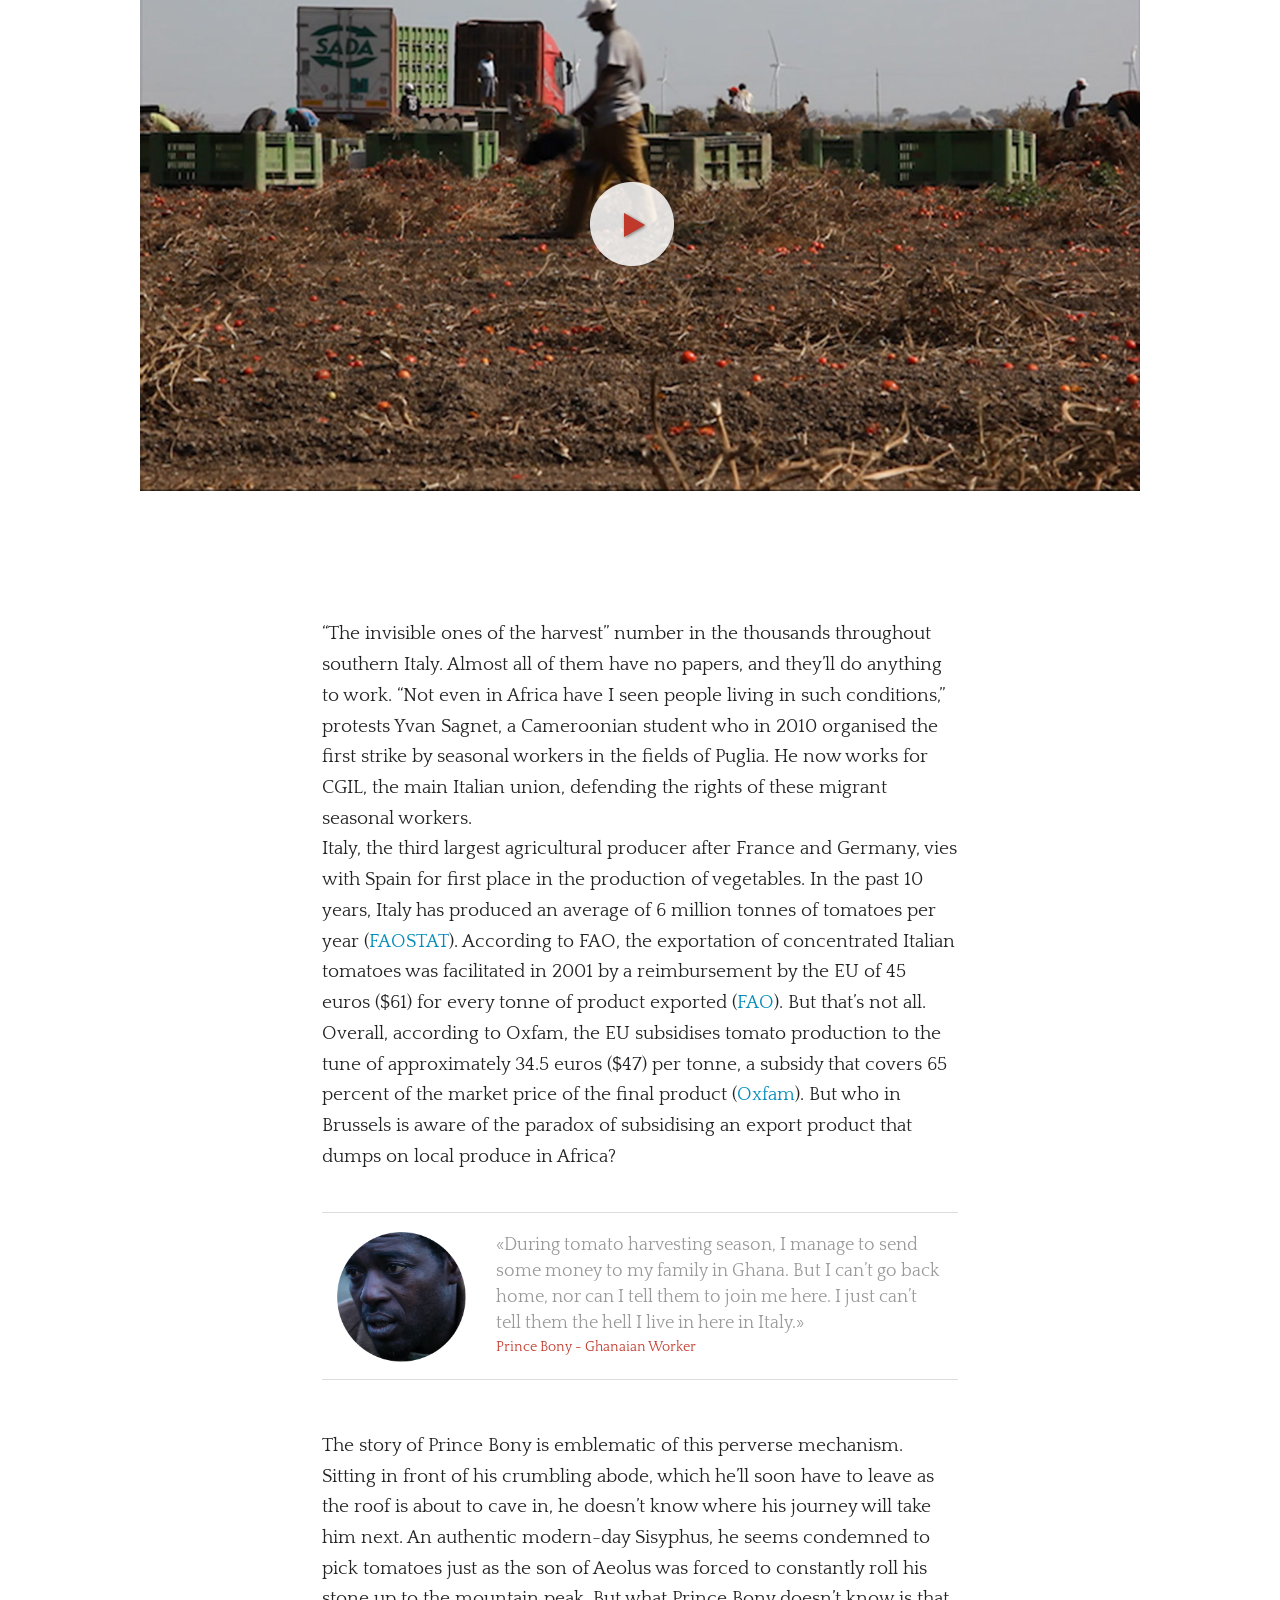
==== commit 15b568cb: "asda" ====
--- a/index.html
+++ b/index.html
@@ -203,7 +203,7 @@
                           
             <div class="row">
       
-                     <video id="my_video_1" class="video-js vjs-default-skin" controls preload="none" 
+                     <video id="my_video_5" class="video-js vjs-default-skin" controls preload="none" 
   data-setup='{}' poster="img/poster.jpg" >
                         <source src="video/total_intro.mp4" type='video/mp4'>
                         <source src="video/total_intro.webm" type='video/webm'>
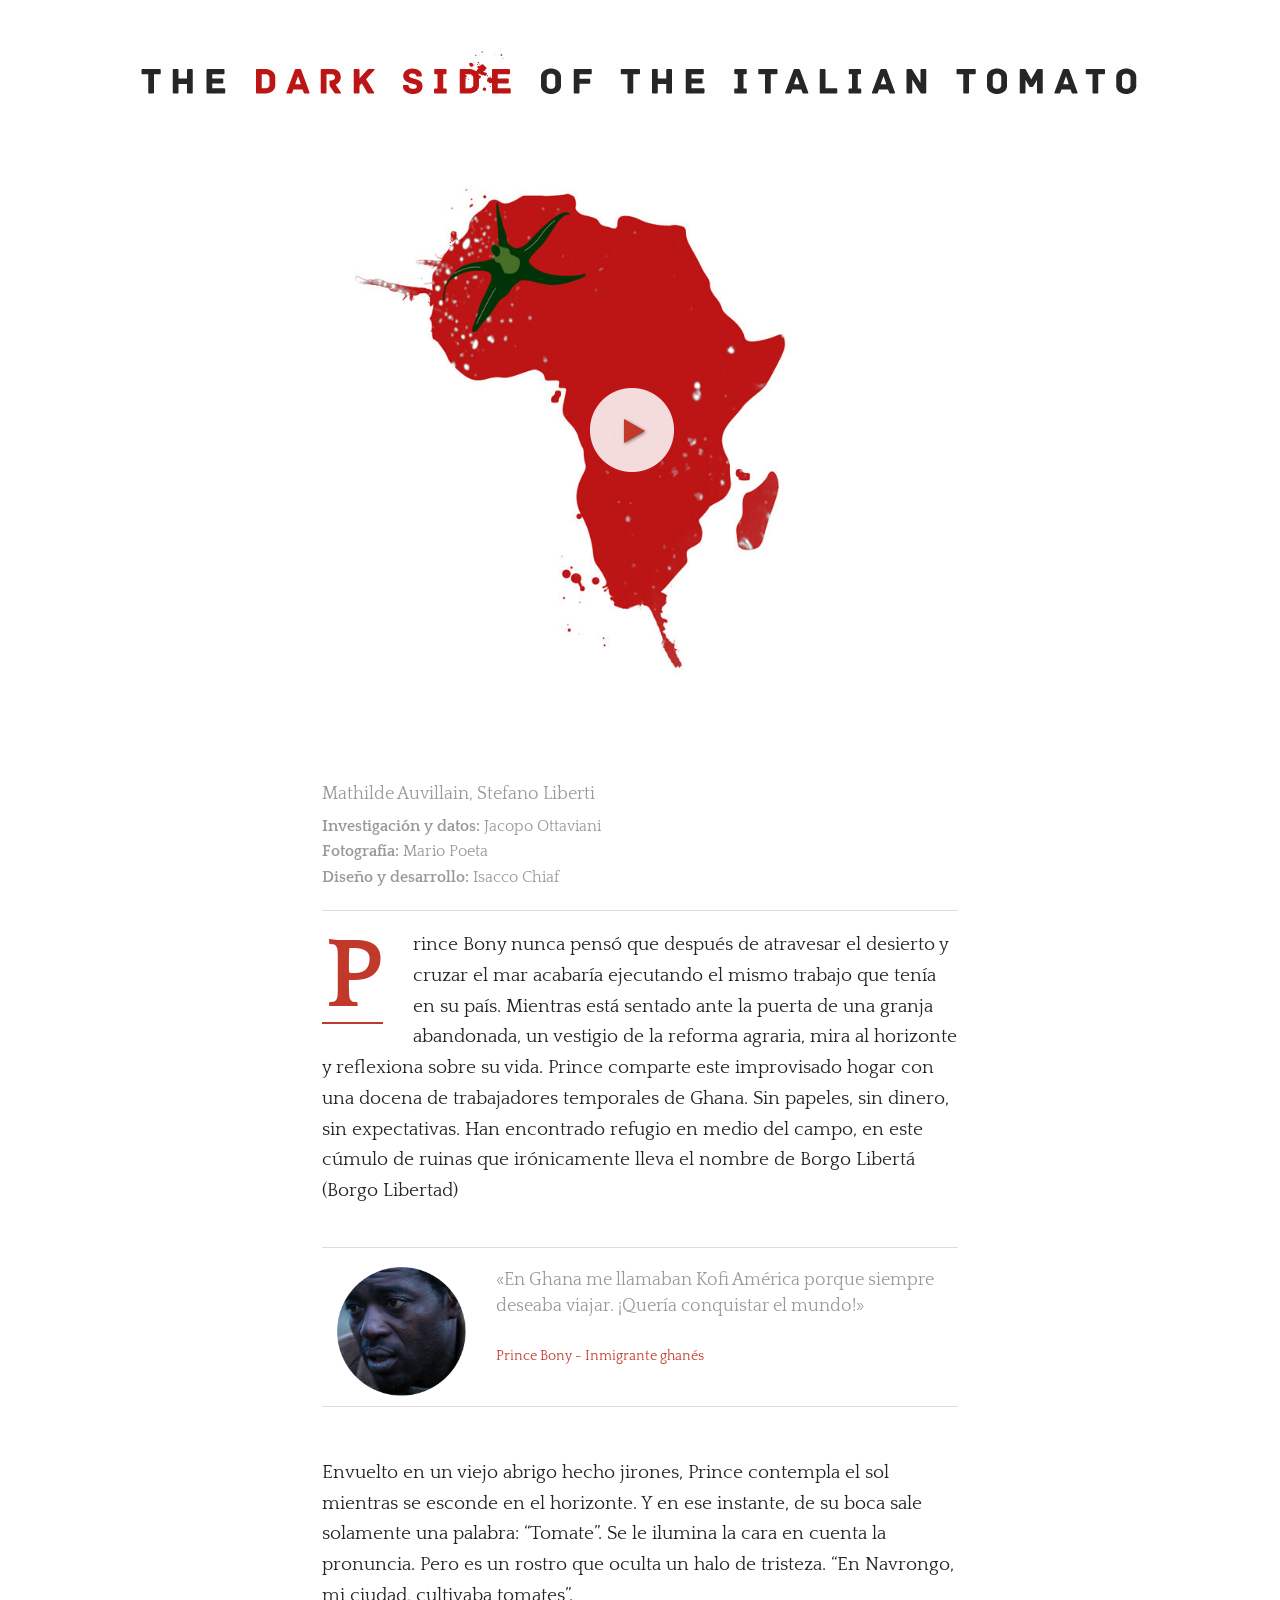
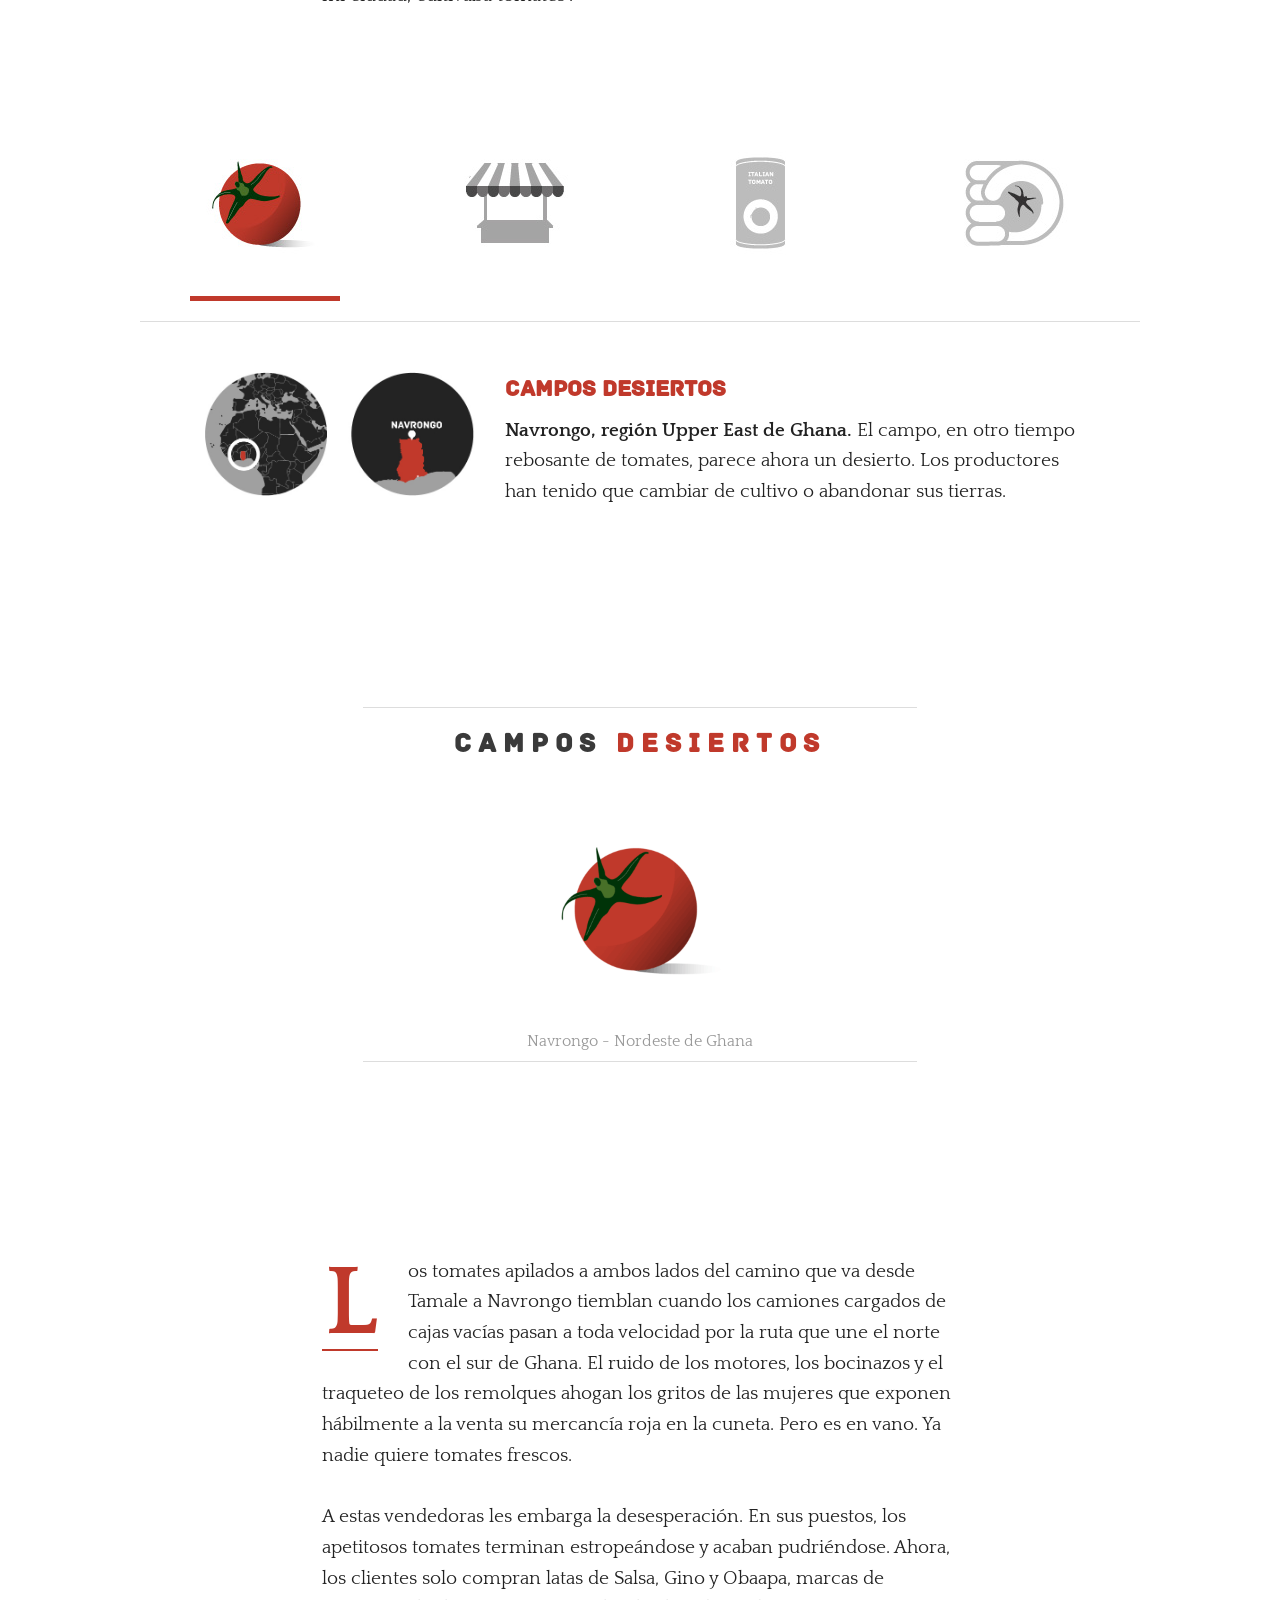
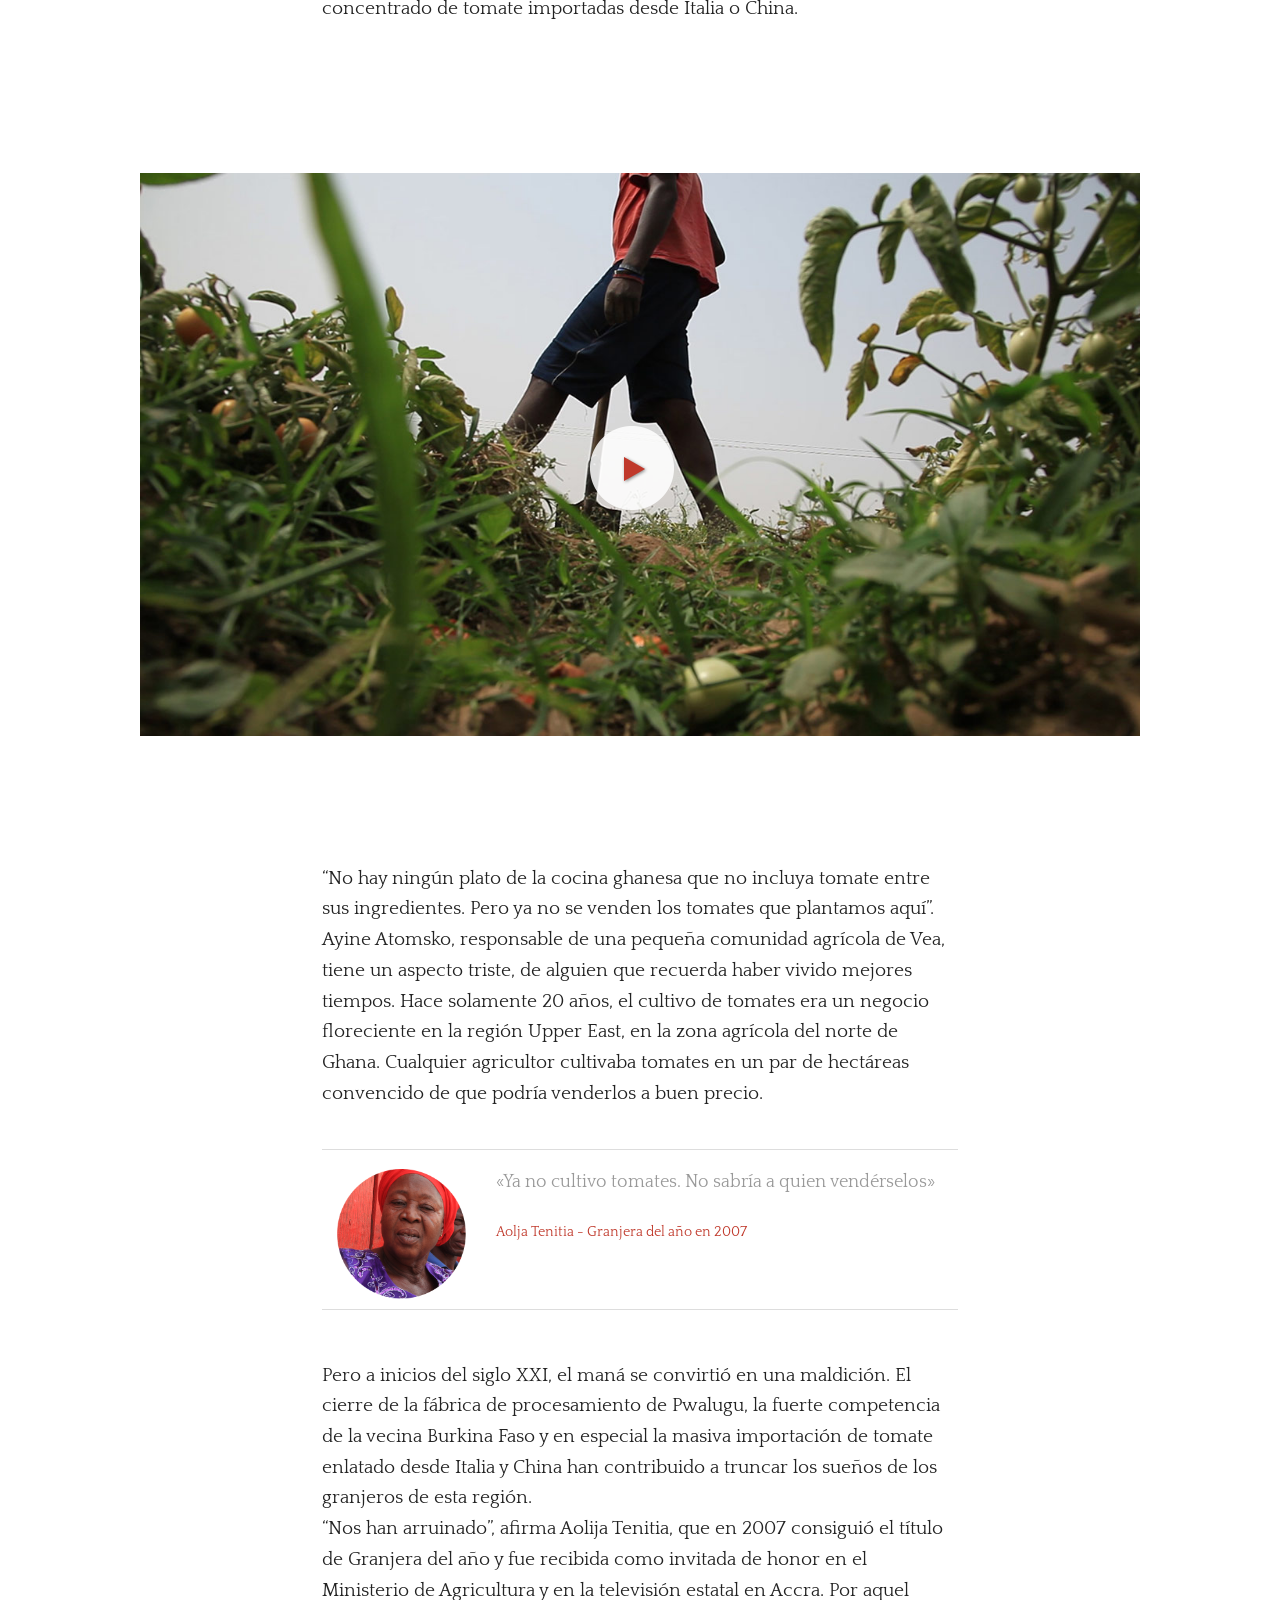
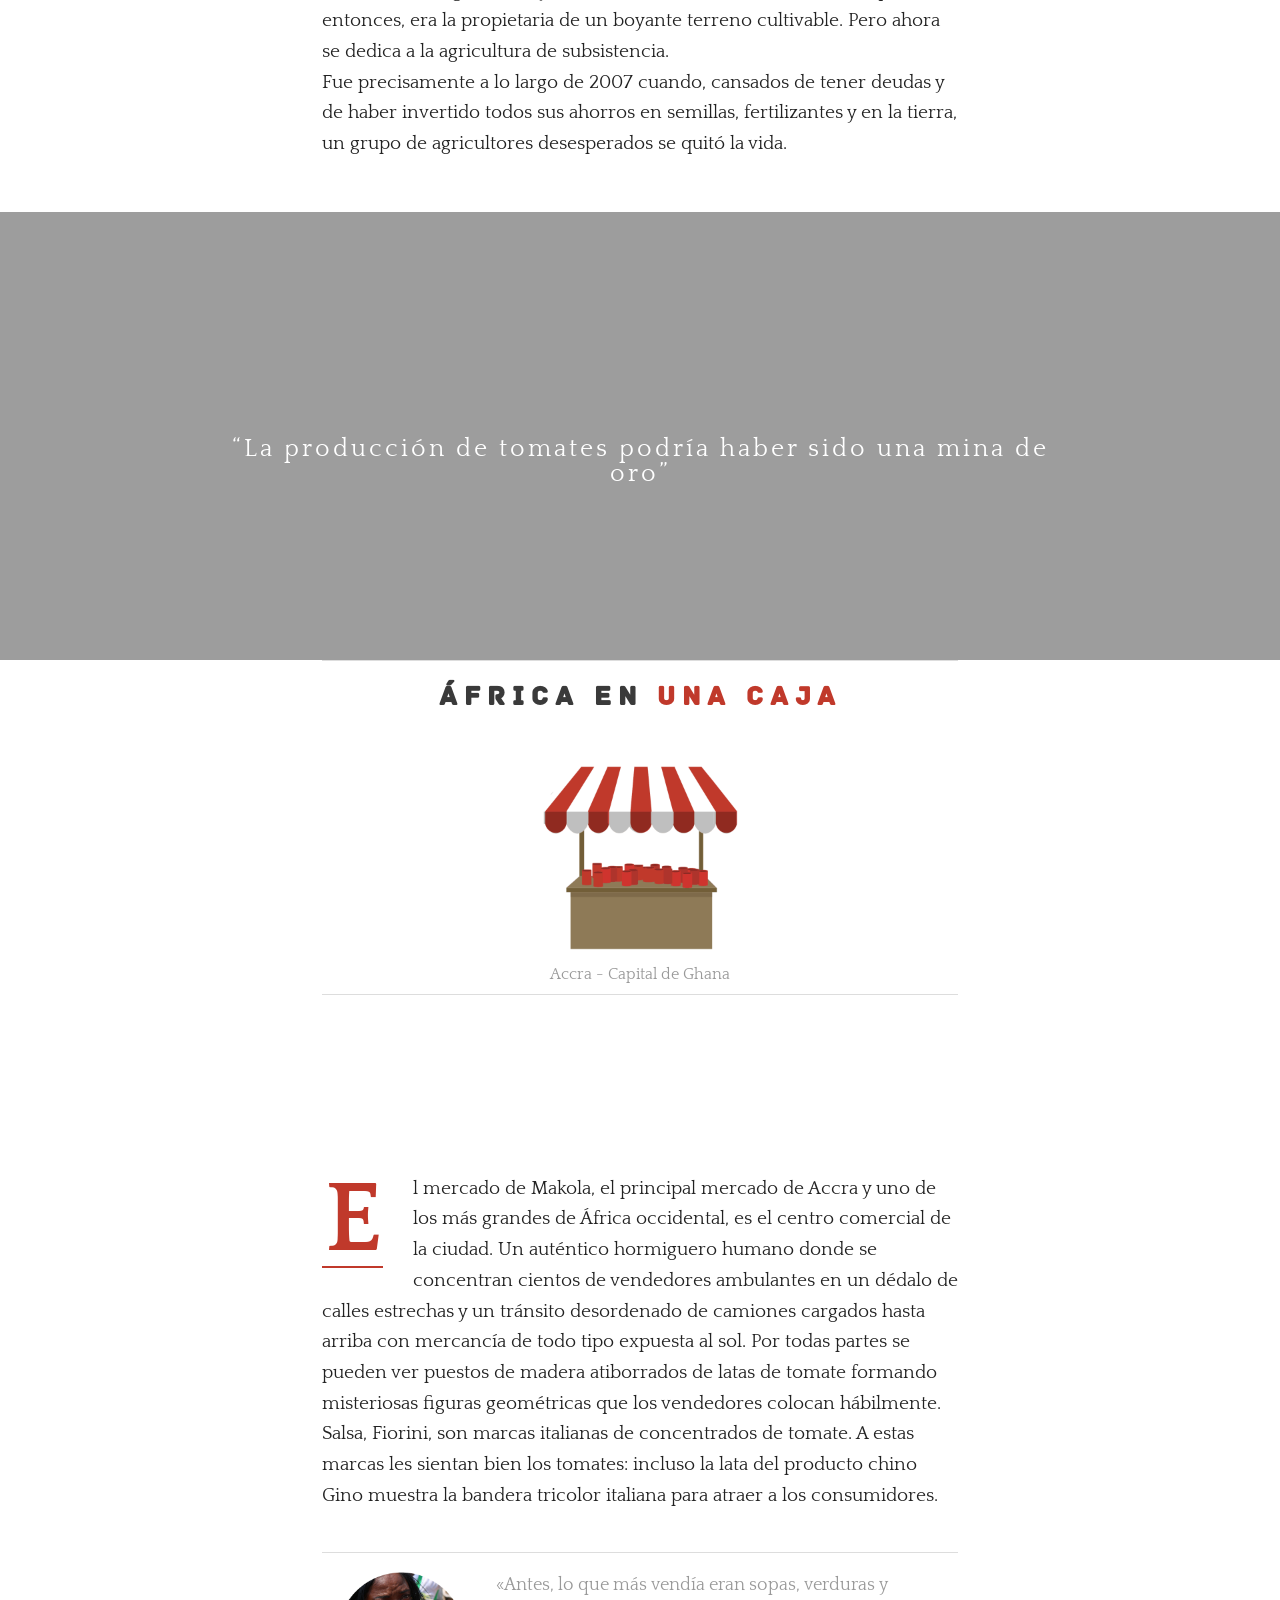
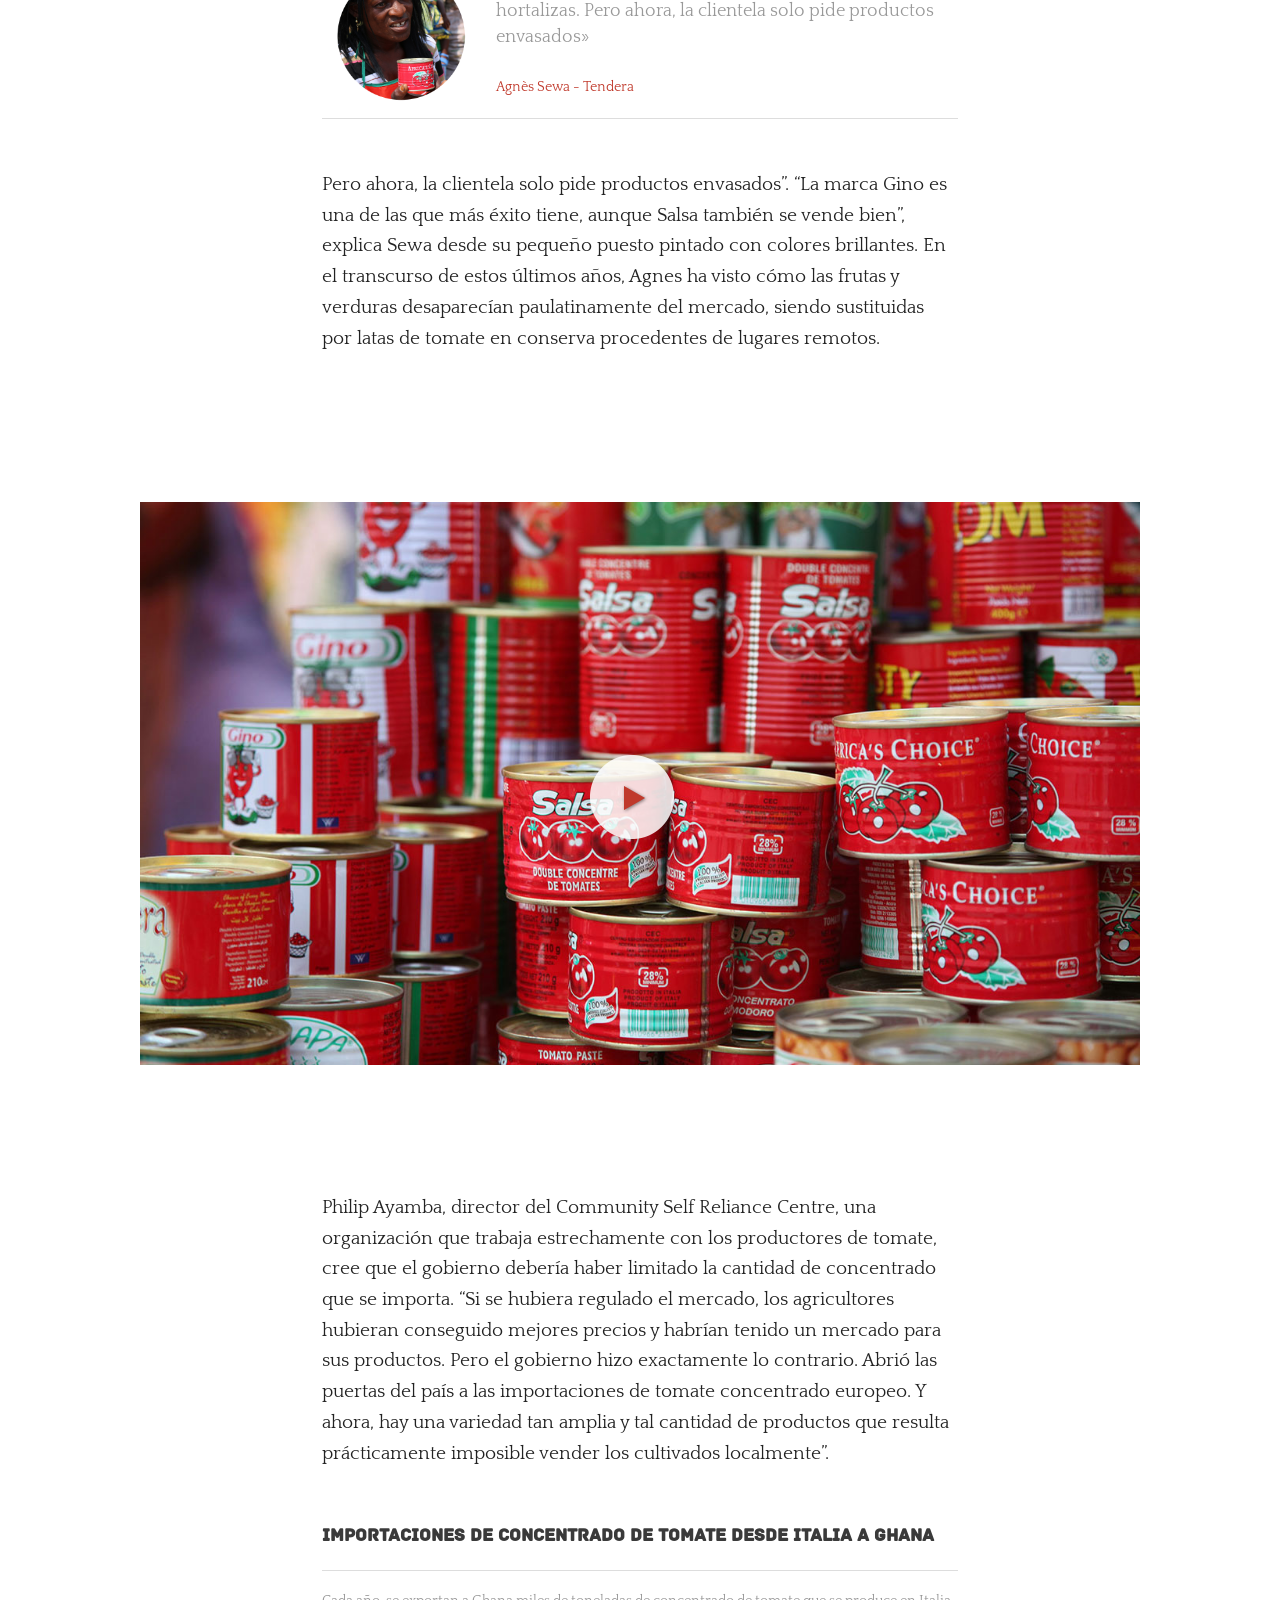
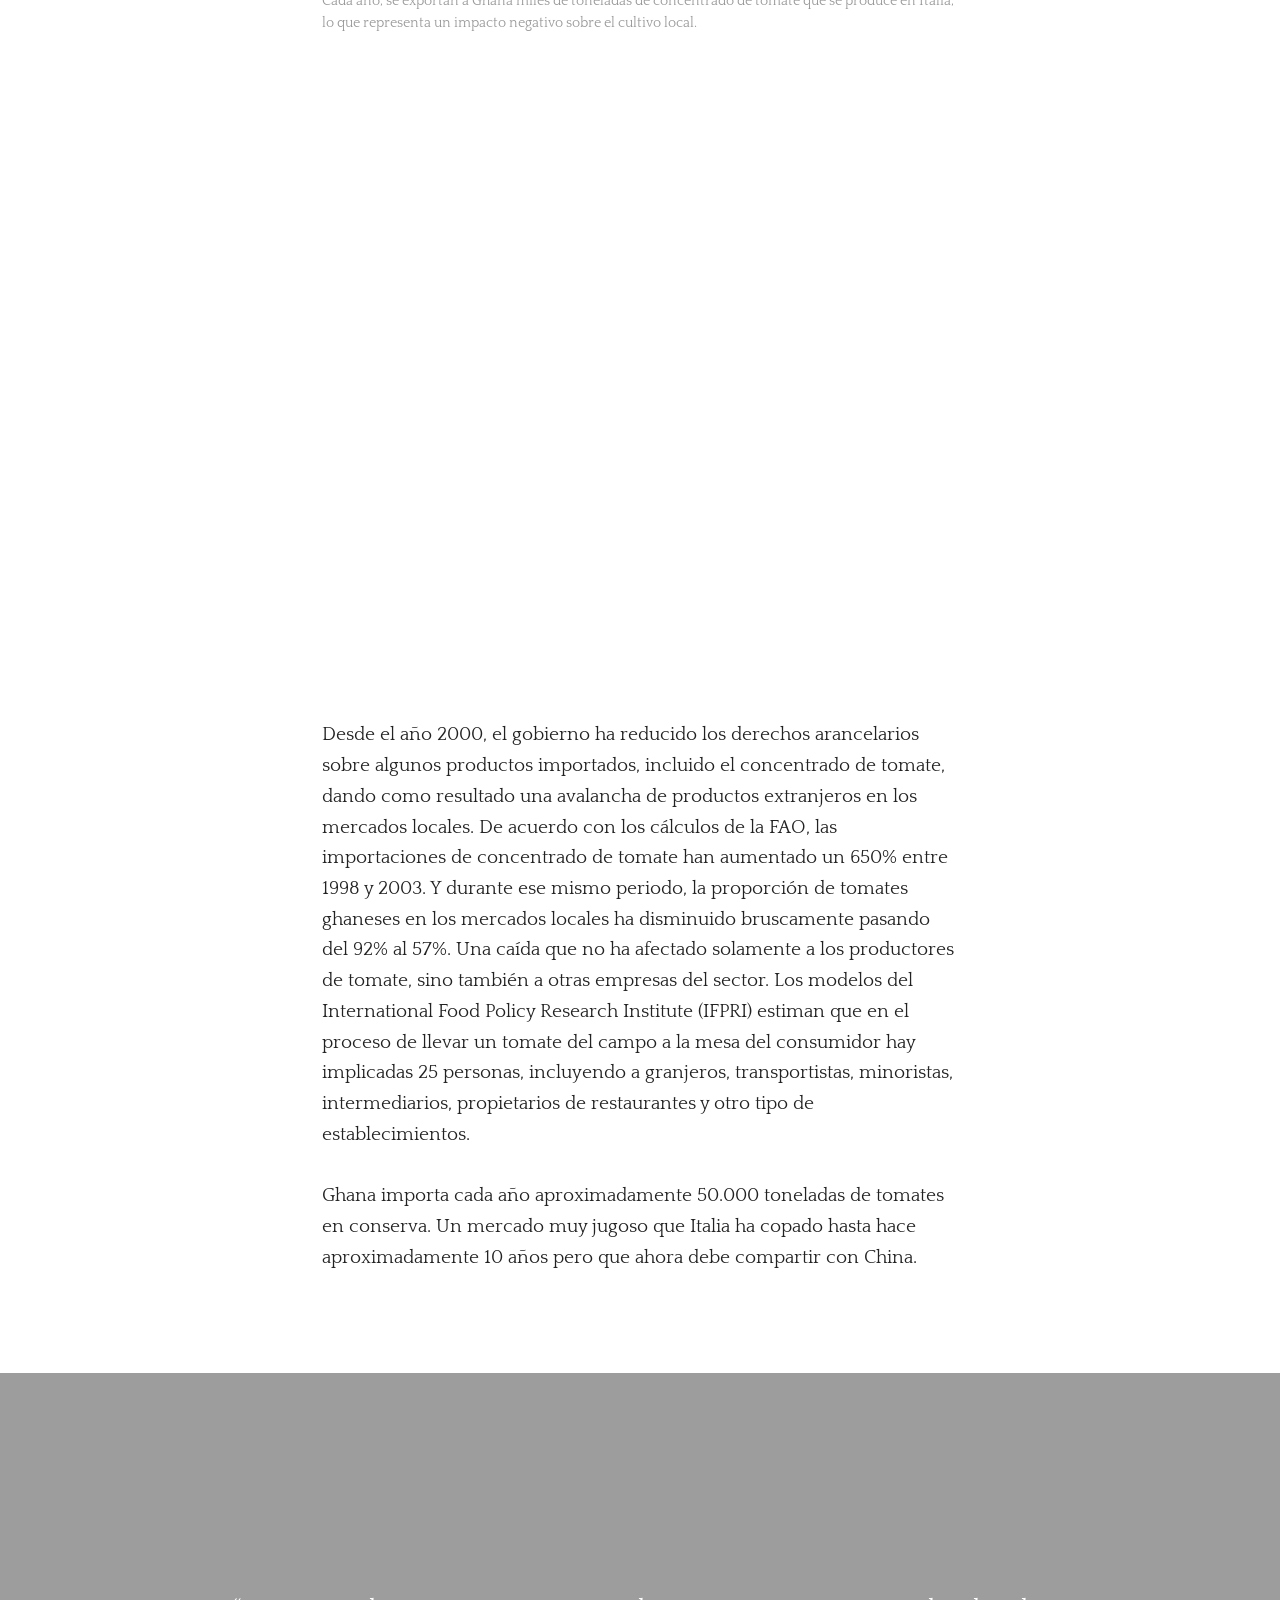
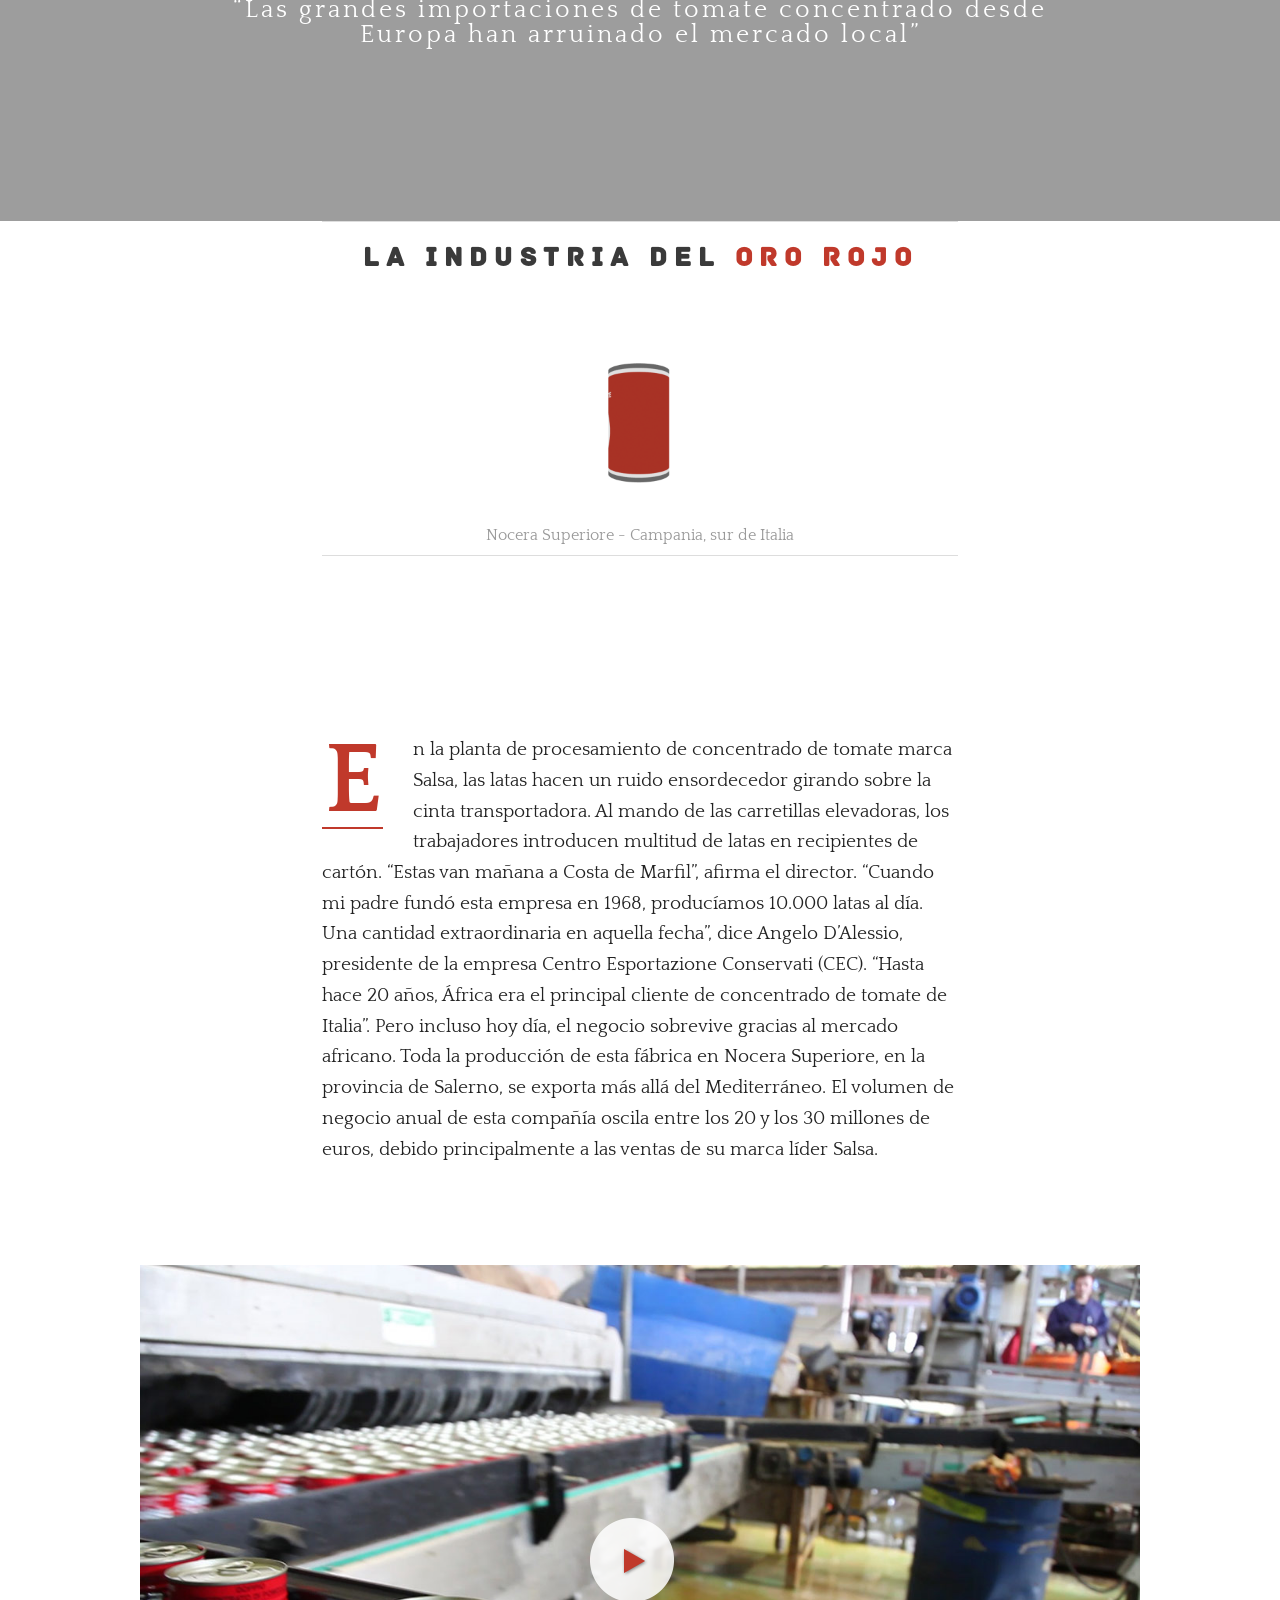
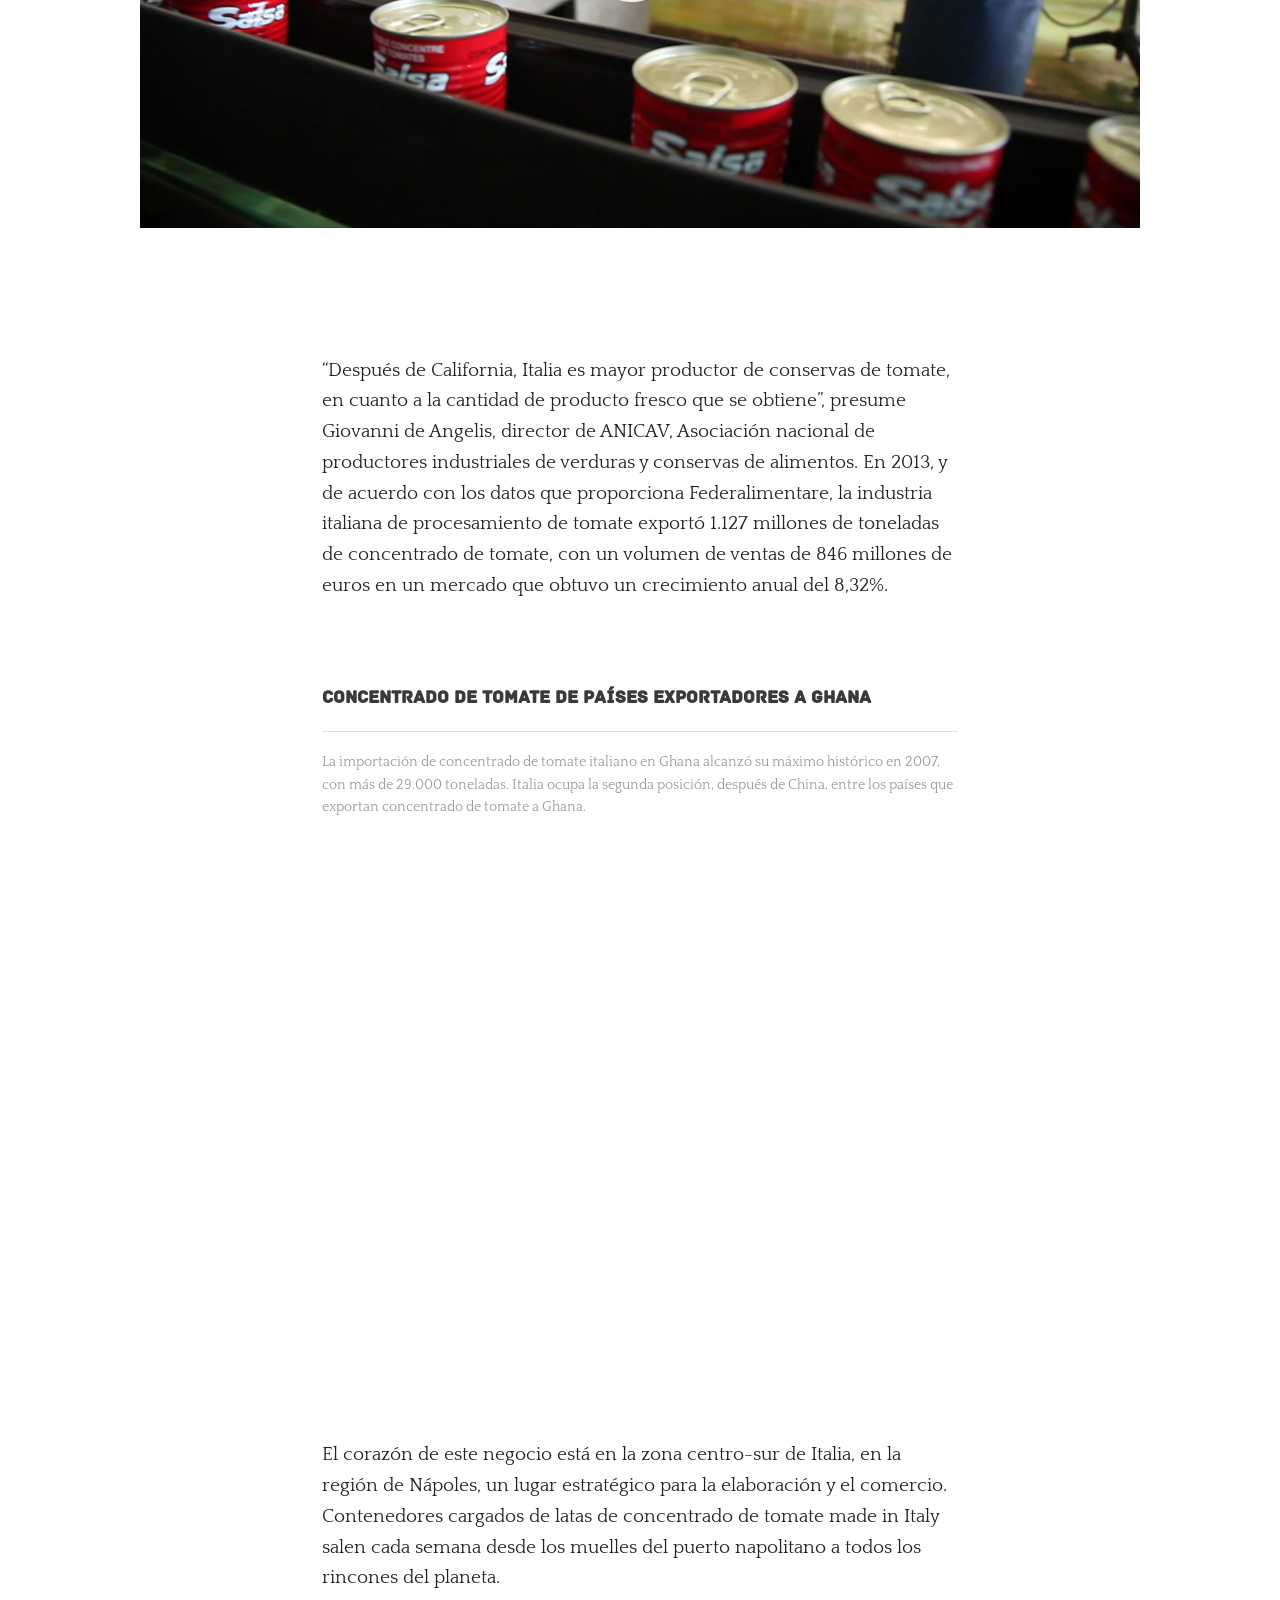
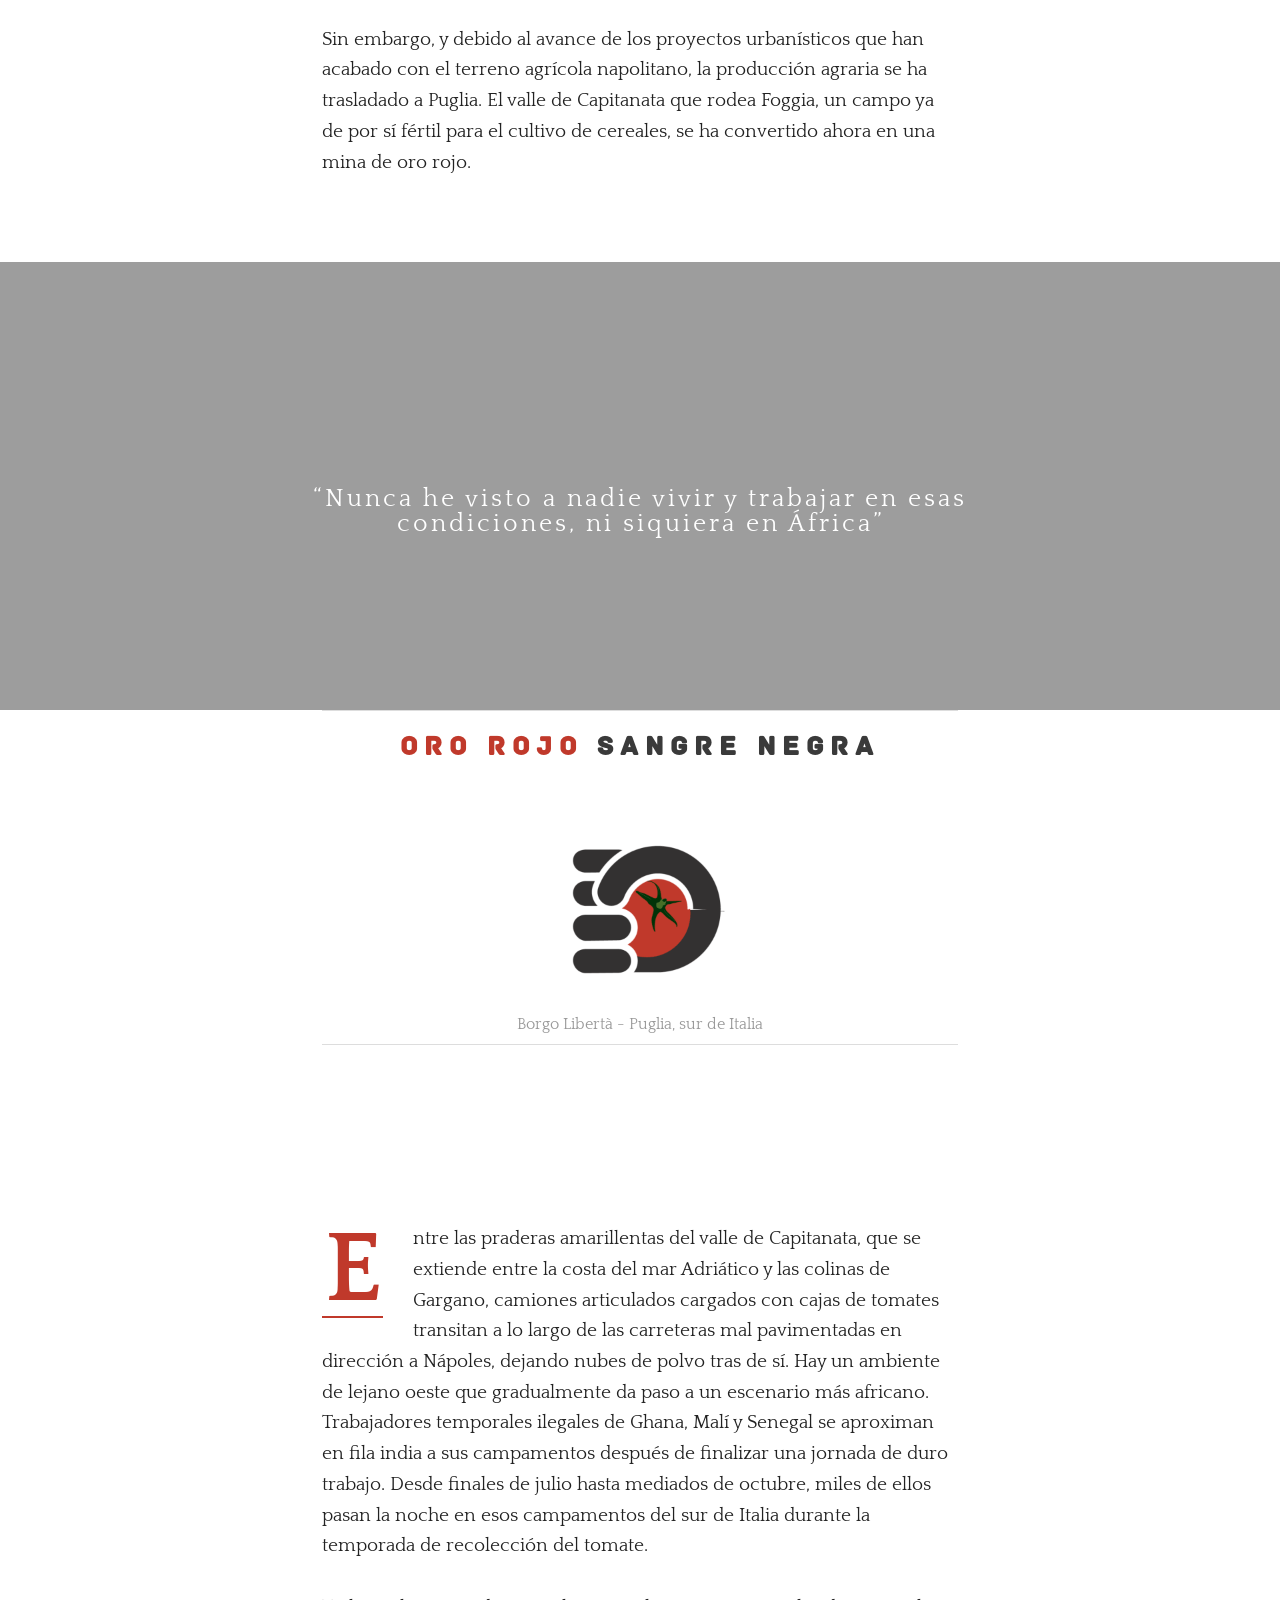
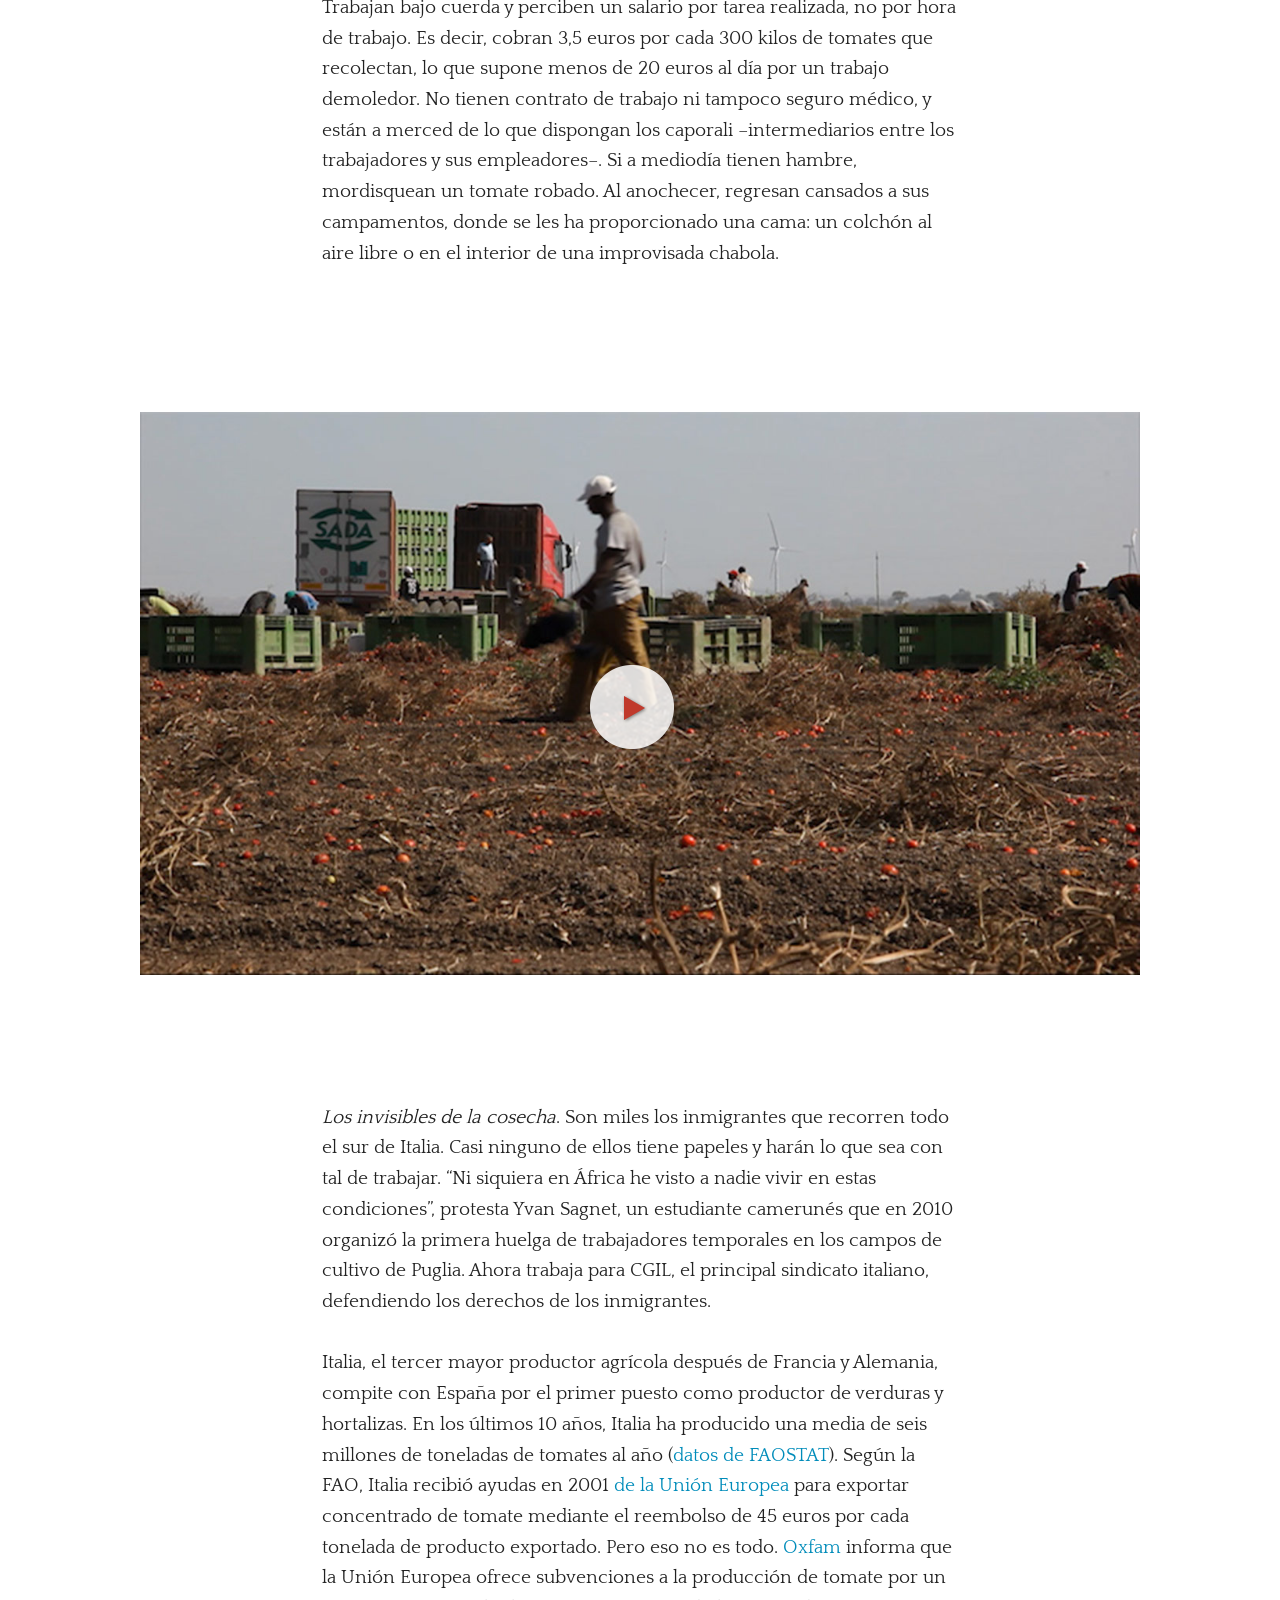
==== commit 31a0ba6c: "asa" ====
--- a/index.html
+++ b/index.html
@@ -19,8 +19,8 @@
       <title>The Dark Side Of The Italian Tomato</title>
       <meta name="Title" content="The Dark Side Of The Italian Tomato" />
       <meta name="og:title" content="The Dark Side Of The Italian Tomato" />
-      <meta name="description" content="Italy is the third producer of tomatoes in the world. Every year thousands of tons of tomatoes are picked by African migrants. Main markets for italian tomatoes: Europe and... Africa. " />
-      <meta name="og:description" content="Italy is the third producer of tomatoes in the world. Every year thousands of tons of tomatoes are picked by African migrants. Main markets for italian tomatoes: Europe and... Africa." />
+      <meta name="description" content="Italia es el tercer productor de tomates del mundo Cada año, migrantes africanos recolectan miles de toneladas de tomates Los mayores mercados para los tomates italianos son Europa y… ¡África!" />
+      <meta name="og:description" content="Italia es el tercer productor de tomates del mundo Cada año, migrantes africanos recolectan miles de toneladas de tomates Los mayores mercados para los tomates italianos son Europa y… ¡África!" />
       <meta name="og:image" content="http://webdoc.rfi.fr/dark_side_tomato/img/poster.jpg" />
       <link rel="image_src" href="http://webdoc.rfi.fr/dark_side_tomato/img/poster.jpg" />
       
@@ -117,10 +117,10 @@
                   <div class="medium-8 medium-centered columns">
                   
                       <script>function fbs_click() {u=location.href;t=document.title;window.open('http://www.facebook.com/sharer.php?u='+encodeURIComponent(u)+'&t='+encodeURIComponent(t),'sharer','toolbar=0,status=0,width=626,height=436');return false;}</script><style> html .fb_share_button_2 { margin-bottom:-8px; display: -moz-inline-block; display:inline-block; padding: 0 20px 0 5px; height:25px; background:url(img/social_fb_w.png?0:26981) no-repeat top right; background-size:25px 25px } </style> <a href="http://www.facebook.com/share.php?u=<url>" class="fb_share_button_2" onclick="return fbs_click()" target="_blank" style="text-decoration:none;"></a>
-              <a id="ref_tw" href="http://twitter.com/home?status= The Dark Side of the Italian Tomato. Watch the web documentary http://aje.me/italiantomato @AJEnglish %23DarkSideTomato"  onclick="javascript:window.open(this.href, '', 'menubar=no,toolbar=no,resizable=no,scrollbars=no,height=400,width=600');return false;">
+              <a id="ref_tw" href="http://twitter.com/home?status= The Dark Side of the Italian Tomato. Regardez le web documentaire http://webdoc.rfi.fr/dark_side_tomato/ @RFI %23DarkSideTomato"  onclick="javascript:window.open(this.href, '', 'menubar=no,toolbar=no,resizable=no,scrollbars=no,height=400,width=600');return false;">
               <img src="img/social_tw_w.png"  width="25"> </a>
               
-              <a id="ref_gp" href="https://plus.google.com/share?url=http://aje.me/italiantomato"  onclick="javascript:window.open(this.href, '', 'menubar=no,toolbar=no,resizable=no,scrollbars=no,height=400,width=600');return false;">
+              <a id="ref_gp" href="https://plus.google.com/share?url=http://www.isaccochiaf.me/tomato_dark_side/"  onclick="javascript:window.open(this.href, '', 'menubar=no,toolbar=no,resizable=no,scrollbars=no,height=400,width=600');return false;">
               
               <img src="img/social_gl_w.png" width="25"> </a>
                       
@@ -135,12 +135,13 @@
           <div class="overlay-second-band">
               <div class="row">
               <div class="medium-8 medium-centered columns">
-                  <p>An investigative report by <a href="https://twitter.com/mathilderome" target="_blank">Mathilde Auvillain</a> and <a href="https://twitter.com/abutiago" target="_blank">Stefano Liberti</a> conducted with the support of the "Innovation in Development Reporting Grant" program of the European Journalism Centre (EJC), funded by the Bill and Melinda Gates Foundation.
+                  <p>El reportaje de investigación de <a href="https://twitter.com/mathilderome" target="_blank">Mathilde Auvillain</a> y <a href="https://twitter.com/abutiago" target="_blank">Stefano Liberti</a> se realizó gracias a la beca de innovación de reporterismo de desarrollo del Centro Europeo de Periodismo, subvencionada por la Fundación Bill y Melinda Gates. 
 <br /><br />
-Research and data: <a href="https://twitter.com/jackottaviani" target="_blank"> Jacopo Ottaviani</a><br />
-Photography: Mario Poeta<br />
-Design and development: <a href="http://isaccochiaf.me" target="_blank">Isacco Chiaf</a> <br />
-                  English translation: Enda Flannelly</p>
+Investigación y datos: <a href="https://twitter.com/jackottaviani" target="_blank"> Jacopo Ottaviani</a><br />
+                      Fotografía: Mario Poeta <br />
+Diseño y desarrollo: <a href="http://isaccochiaf.me" target="_blank">Isacco Chiaf</a><br />
+
+Traducción de Virginia Solans</p>
                
                   <hr>
                   </div>
@@ -148,7 +149,7 @@
                   <br /> 
                   <div class="medium-12 medium-centered columns">
                       
-                        <div class="small-4 columns"><img src="img/logo_rfi_02.png"> </div>
+                     <div class="small-4 columns"><img src="img/logo_rfi_02.png"> </div>
                       <div class="small-4 columns"><img src="img/logo_alj_02.png"> </div>
                      <div class="small-4 columns"> <img src="img/logo_int_02.png" > </div>
                           
@@ -162,7 +163,7 @@
       <div id="headerSlideContainer" class="target">
           <div id="row">
               <div id="logo-media" class="hide-for-small">   
-                  <a href="http://www.aljazeera.com/">   <img src="img/logo_rfi_02.png" width="150px"></a>
+                  <a href="http://www.rfi.fr/">   <img src="img/logo_rfi_02.png" width="150px"></a>
               </div>
               <div class="small-4 medium-centered columns hide-for-small">
                   <img src="img/logo_header.png" width="400px;">
@@ -177,7 +178,7 @@
              
             
               <script>function fbs_click() {u=location.href;t=document.title;window.open('http://www.facebook.com/sharer.php?u='+encodeURIComponent(u)+'&t='+encodeURIComponent(t),'sharer','toolbar=0,status=0,width=626,height=436');return false;}</script><style> html .fb_share_button { margin-bottom:-8px; display: -moz-inline-block; display:inline-block; padding: 0 20px 0 5px; height:25px; background:url(img/social_fb.png?0:26981) no-repeat top right; background-size:25px 25px } html .fb_share_button:hover{background:url(img/social_fb_h.png) no-repeat top right; background-size:25px 25px } </style> <a href="http://www.facebook.com/share.php?u=<url>" class="fb_share_button" onclick="return fbs_click()" target="_blank" style="text-decoration:none;"></a>
-              <a id="ref_tw" href="http://twitter.com/home?status=The Dark Side of the Italian Tomato. Watch the web documentary http://aje.me/italiantomato @AJEnglish %23DarkSideTomato"  onclick="javascript:window.open(this.href, '', 'menubar=no,toolbar=no,resizable=no,scrollbars=no,height=400,width=600');return false;">
+              <a id="ref_tw" href="http://twitter.com/home?status=The Dark Side of the Italian Tomato. Regardez le web documentaire http://webdoc.rfi.fr/dark_side_tomato/ @RFI %23DarkSideTomato"  onclick="javascript:window.open(this.href, '', 'menubar=no,toolbar=no,resizable=no,scrollbars=no,height=400,width=600');return false;">
               <img src="img/social_tw.png" onmouseover="this.src='img/social_tw_h.png';"
 onmouseout="this.src='img/social_tw.png';" width="25"> </a>
               
@@ -222,16 +223,15 @@
       <div class="row">
           <br /><br /> <br /><br /> <br /><br />
           <div class="medium-8 medium-centered columns">
-              <p id="small-text">Mathilde Auvillain, Stefano Liberti</p>
-                <p id="small-text-name"><b> Research and Data:</b> Jacopo Ottaviani<br />
-                    <b>Photography:</b> Mario Poeta<br />
-                    <b>Design and Development:</b> Isacco Chiaf
+              <p id="small-text">Mathilde Auvillain, Stefano Liberti <br /></p>
+                <p id="small-text-name"><b> Investigación y datos:</b> Jacopo Ottaviani<br />
+                    <b>Fotografía:</b> Mario Poeta<br />
+                    <b>Diseño y desarrollo:</b> Isacco Chiaf
                     
                 </p>
                 
                     <hr>
-              <p>  <span class="firstcharacter">P</span>rince Bony never thought that he would travel across the desert and the sea only to find himself doing the same work that he used to do back home. Sitting in front of an abandoned farmhouse, a vestige of agrarian reform, he looks out upon the horizon and reflects on his life. Prince shares this makeshift home with a dozen other Ghanaian seasonal workers. Without papers, without money, without prospects, they have found refuge here in the open countryside, in this cluster of ruins that ironically bears the name “Borgo Libertà” (Liberty Borgo).
-<br /></p>
+              <p>  <span class="firstcharacter">P</span>rince Bony nunca pensó que después de atravesar el desierto y cruzar el mar acabaría ejecutando el mismo trabajo que tenía en su país. Mientras está sentado ante la puerta de una granja abandonada, un vestigio de la reforma agraria, mira al horizonte y reflexiona sobre su vida. Prince comparte este improvisado hogar con una docena de trabajadores temporales de Ghana. Sin papeles, sin dinero, sin expectativas. Han encontrado refugio en medio del campo, en este cúmulo de ruinas que irónicamente lleva el nombre de Borgo Libertá (Borgo Libertad)<br /></p>
           </div>  
       </div>
       
@@ -243,7 +243,7 @@
                    <img src="img/caption_prince.jpg" style="padding-bottom:10px;">
               </div>
               <div class="medium-9 medium columns img-quote">   
-                                   «In Ghana, they called me Kofi America, because I always yearned to travel. I wanted to conquer the world!» <br><br> <p>Prince Bony - Ghanaian Worker</p>           
+                                   «En Ghana me llamaban Kofi América porque siempre deseaba viajar. ¡Quería conquistar el mundo!» <br><br> <p>Prince Bony - Inmigrante ghanés</p>           
               </div>         
               <hr>       
           </div>     
@@ -257,12 +257,10 @@
          
           <div class="medium-8 medium-centered columns">
             
-                    <p>Wrapped up in an old, threadbare overcoat, Prince fixes his gaze on the sun as it sinks below the horizon. Then he says just one word: “tomato”. No sooner has he said it than his face lights up, but it’s a light veiled in sadness. “Also in Navrongo, my town, we grow tomatoes!”
-
+                    <p>Envuelto en un viejo abrigo hecho jirones, Prince contempla el sol mientras se esconde en el horizonte. Y en ese instante, de su boca sale solamente una palabra: “Tomate”. Se le ilumina la cara en cuenta la pronuncia. Pero es un rostro que oculta un halo de tristeza. “En Navrongo, mi ciudad, cultivaba tomates”.
 <br /><br /></p>
             </div>
         </div>
-      
       
 
       
@@ -289,9 +287,8 @@
                      <img src="img/location_navrongo.jpg">
                 </div>
                 <div class="medium-8 columns">
-                <h4>Deserted fields</h4>
-                <p><b>Navrongo, Upper East Region, Ghana.</b> Tomato fields, once overflowing, are now deserted. Producers have switched to growing other crops or abandoned their land.
- </p>
+                <h4>Campos desiertos</h4>
+                <p><b>Navrongo, región Upper East de Ghana.</b> El campo, en otro tiempo rebosante de tomates, parece ahora un desierto. Los productores han tenido que cambiar de cultivo o abandonar sus tierras. </p>
                     </div>
             </div>
             <div class="content  small-12 columns" id="panel2-3">
@@ -299,9 +296,8 @@
                      <img src="img/location_accra.jpg">
                 </div>
                 <div class="medium-8 columns">
-                <h4> Africa in a box</h4>
-                <p><b>Makola Market, Accra, Ghana.</b> The wooden stalls are laden with red tins of tomatoes imported from Italy or China. Nobody buys fresh tomatoes anymore.
- </p>
+                <h4 >África en una caja</h4>
+                <p><b>Mercado de Makola, Accra, Ghana.</b> Los puestos de madera están repletos de latas rojas de tomate importadas de Italia o China. Ya nadie compra tomates frescos.</p>
                     </div>
             </div>
             <div class="content  small-12 columns" id="panel2-2">
@@ -309,8 +305,8 @@
                      <img src="img/location_nocera.jpg">
                 </div>
                 <div class="medium-8 columns">
-                <h4>Red gold’s industry</h4>
-                <p><b>Nocera Superiore, Campania, Italy.</b> Factories run at full speed. They produce tons of tomato paste that is exported all over the world from the port of Naples.</p>
+                <h4>Industria del oro rojo</h4>
+                <p><b>Nocera Superiore, Campania, Italia.</b> Las fábricas funcionan a toda velocidad. Producen toneladas de concentrado de tomate que se exporta, desde el puerto de Nápoles, a todo el mundo.</p>
                     </div>
             </div>
             <div class="content  small-12 columns" id="panel2-4">
@@ -318,8 +314,8 @@
                      <img src="img/location_borgoliberta.jpg">
                 </div>
                 <div class="medium-8 columns">
-                <h4>Red gold, black blood</h4>
-                <p><b>Borgo Libertà, Puglia, Italy.</b> Ghanaian immigrants pick tomatoes that, once transformed into paste, are exported to their own country.</p>
+                <h4>Oro rojo, sangre negra</h4>
+                <p><b>Borgo Libertá, Puglia, Italia.</b> Los inmigrantes ghaneses recogen tomates que, una vez transformados en concentrado de tomate, se exportan a su propio país.</p>
                     </div>
             </div>
          </div>
@@ -333,12 +329,12 @@
               
               <center>
                   <hr>
-                    <h3 id="title">Deserted <strong>fields</strong></h3>
+                    <h3 id="title">Campos <strong>desiertos</strong></h3>
                   <br/><br/>
                     <img src="img/tomato.gif" width="200px">
                     <br/><br/>
                     <p class="head-introduction"></p>
-                    <p class="head-location">Navrongo - Northern Ghana</p>
+                    <p class="head-location">Navrongo - Nordeste de Ghana</p>
                     <hr>
               </center>
           </div>
@@ -362,9 +358,9 @@
            <div class="medium-8 medium-centered columns">
                  <br /><br /><br /><br />
                 
-                <p>  <span class="firstcharacter">A</span>long the road that leads from Tamale to Navrongo, the pyramids of tomatoes shake as the lorrys bearing empty boxes storm past, hurling at full speed down the route that links Northern and Southern Ghana. The noise of the engines, the honking of the horns and the rattling of the trailers drown out the shouts of the women who have artfully displayed their red wares for sale by the roadside. But it’s all in vain: nobody wants fresh tomatoes anymore. 
-<br /><br />
-These sellers have an air of desperation about them. On their stalls, the succulent tomatoes end up spoiling and going rotten. Now, customers only buy tins of Salsa, Gino and Obaapa, brands of tomato paste imported from Italy or China. 
+                <p>  <span class="firstcharacter">L</span>os tomates apilados a ambos lados del camino que va desde Tamale a Navrongo tiemblan cuando los camiones cargados de cajas vacías pasan a toda velocidad por la ruta que une el norte con el sur de Ghana. El ruido de los motores, los bocinazos y el traqueteo de los remolques ahogan los gritos de las mujeres que exponen hábilmente a la venta su mercancía roja en la cuneta. Pero es en vano. Ya nadie quiere tomates frescos.
+                    <br /><br />
+                    A estas vendedoras les embarga la desesperación. En sus puestos, los apetitosos tomates terminan estropeándose y acaban pudriéndose. Ahora, los clientes solo compran latas de Salsa, Gino y Obaapa, marcas de concentrado de tomate importadas desde Italia o China.
 
  </p>
                <br /><br /><br /><br /><br /><br /><br /><br />
@@ -372,7 +368,7 @@
 
       </div>
       
-    <!------------------------------------------------------------  video   -->
+      <!------------------------------------------------------------  video   -->
                     
                           
             <div class="row">
@@ -388,11 +384,13 @@
 
                     
      <!------------------------------------------------------------  video   -->
+               
        <div class="row">
            <div class="medium-8 medium-centered columns">
                <br /><br /><br /><br /><br /><br /><br /><br />
                     <p>
-“There isn’t a dish in Ghana that doesn’t have tomato in it. But the tomatoes produced here don’t sell anymore”. Ayine Justice Atomsko, head of the small agricultural community of Vea, has the doleful tone of someone who remembers another era. Only 20 years ago, tomato farming was thriving in the Upper East region, this agricultural area in northern Ghana. Every farmer grew a couple of hectares of tomatoes, safe in the knowledge that they could sell them at a good price. 
+“No hay ningún plato de la cocina ghanesa que no incluya tomate entre sus ingredientes. Pero ya no se venden los tomates que plantamos aquí”. Ayine Atomsko, responsable de una pequeña comunidad agrícola de Vea, tiene un aspecto triste, de alguien que recuerda haber vivido mejores tiempos. Hace solamente 20 años, el cultivo de tomates era un negocio floreciente en la región Upper East, en la zona agrícola del norte de Ghana. Cualquier agricultor cultivaba tomates en un par de hectáreas convencido de que podría venderlos a buen precio.
+
 
 </p>
            </div>
@@ -409,8 +407,8 @@
                                  <div class="medium-9 medium columns img-quote">
                                      
                                     
-                                  «I don’t grow tomatoes anymore. I wouldn’t know who to sell them to»<br /><br />
-  <p>Aolja Tenitia - Farmer of the Year in 2007 </p>
+                                  «Ya no cultivo tomates. No sabría a quien vendérselos»<br /><br />
+  <p>Aolja Tenitia - Granjera del año en 2007 </p>
                                 </div>
                             <hr>
                      </div>
@@ -421,10 +419,9 @@
            <div class="medium-8 medium-centered columns">
                <br /><br />
                     <p>
-But with the beginning of the 21st century, the manna turned into a curse. The failure of the Pwalugu processing factory, the strong competition from neighbouring Burkina Faso and especially the arrival of a wave of tinned tomato imports from Italy and China destroyed the dreams of the farmers in the region. 
-“We have been betrayed," says Aolja Tenitia who had been appointed "farmer of the year" in 2007 and welcomed as an honoured guest at the Ministry of Agriculture and on state television in Accra. She had a thriving plot of land at the time. Today she is doing subsistence farming. 
-Worn out from debt, having invested all their savings in seeds, fertilizer and land, a number of desperate cultivators took their own lives in 2007. 
-
+Pero a inicios del siglo XXI, el maná se convirtió en una maldición. El cierre de la fábrica de procesamiento de Pwalugu, la fuerte competencia de la vecina Burkina Faso y en especial la masiva importación de tomate enlatado desde Italia y China han contribuido a truncar los sueños de los granjeros de esta región.<br />
+“Nos han arruinado”, afirma Aolija Tenitia, que en 2007 consiguió el título de Granjera del año y fue recibida como invitada de honor en el Ministerio de Agricultura y en la televisión estatal en Accra. Por aquel entonces, era la propietaria de un boyante terreno cultivable. Pero ahora se dedica a la agricultura de subsistencia. <br />
+Fue precisamente a lo largo de 2007 cuando, cansados de tener deudas y de haber invertido todos sus ahorros en semillas, fertilizantes y en la tierra, un grupo de agricultores desesperados se quitó la vida.
 
 
 </p><br /><br />
@@ -435,7 +432,7 @@
       <div class="header">
           <div class="cont hide-for-touch">
               <div class="parallax overlay" id="parallax-01">
-                    <q>The tomato business could have been a gold mine</q>
+                    <q>La producción de tomates podría haber sido una mina de oro</q>
               </div>
           </div>
       </div>
@@ -464,11 +461,11 @@
           <div class="medium-8 small-centered columns ">
               <center>
                   <hr>
-                    <h3 id="title">Africa<strong> in a box</strong></h3>
+                    <h3 id="title">África en <strong>una caja</strong></h3>
                         <br/><br/>
                         <img src="img/market.gif" width="200px">
                         <br/><br/>
-                        <p class="head-location">Accra - Capital of Ghana</p>
+                        <p class="head-location">Accra - Capital de Ghana</p>
                         <hr>
               </center>
           </div>
@@ -484,7 +481,8 @@
        <div class="row">
            <div class="medium-8 medium-centered columns">
                 <br /><br /><br /><br />
-                <p>  <span class="firstcharacter">M</span>akola market, the main market in Accra – one of the largest in Western Africa – is the commercial heart of the capital. A veritable anthill where thousands of peddlers amass in a maze of narrow streets, cluttered with lorrys loaded to the brim with every kind of load under the sun. Everywhere, wooden stalls seem to be laden down by red tins of tomatoes, skilfully balanced by the sellers in mysterious geometric formations. “Gino”, “Salsa”, “Fiorini”, the brands are Italian pastes. Italian brands work for tomatoes: even the Chinese product “Gino” displays the Italian tricolour on the tin to attract customers. 
+                <p>  <span class="firstcharacter">E</span>l mercado de Makola, el principal mercado de Accra y uno de los más grandes de África occidental, es el centro comercial de la ciudad. Un auténtico hormiguero humano donde se concentran cientos de vendedores ambulantes en un dédalo de calles estrechas y un tránsito desordenado de camiones cargados hasta arriba con mercancía de todo tipo expuesta al sol. Por todas partes se pueden ver puestos de madera atiborrados de latas de tomate formando misteriosas figuras geométricas que los vendedores colocan hábilmente. Salsa, Fiorini, son marcas italianas de concentrados de tomate. A estas marcas les sientan bien los tomates: incluso la lata del producto chino Gino muestra la bandera tricolor italiana para atraer a los consumidores.
+
                     <br />
                     
                     </p>
@@ -498,7 +496,7 @@
                   <img src="img/caption_agnes.png" style="padding-bottom:10px;">
               </div>        
               <div class="medium-9 medium columns img-quote">         
-                  «I used to sell soups and fresh vegetables. Nowadays, customers only want tins» <br><br>  <p> Agnes Sewa - Seller at Makola market</p>     
+                  «Antes, lo que más vendía eran sopas, verduras y hortalizas. Pero ahora, la clientela solo pide productos envasados» <br><br>  <p> Agnès Sewa - Tendera</p>     
               </div>      
               <hr>     
           </div>          
@@ -509,14 +507,15 @@
            <div class="medium-8 medium-centered columns">
                <br /><br />
                     <p>
-“This Gino tin is the one that sells the most, but Salsa also sells well,” explains Agnes Sewa, a seller in front of her small, brightly-coloured stall. Over the years, Agnes has seen the gradual disappearance of the mountains of fresh fruit and vegetables from the market, replaced by tins of preserved tomatoes imported from far-flung places. 
+Pero ahora, la clientela solo pide productos envasados”. “La marca Gino es una de las que más éxito tiene, aunque Salsa también se vende bien”, explica Sewa desde su pequeño puesto pintado con colores brillantes. En el transcurso de estos últimos años, Agnes ha visto cómo las frutas y verduras desaparecían paulatinamente del mercado, siendo sustituidas por latas de tomate en conserva procedentes de lugares remotos.
+
+
 </p>  
                <br /><br /><br /><br /><br /><br /><br /><br />
                </div>
 
       </div>
       
-  
       <!------------------------------------------------------------  video   -->
                     
             <div class="row">
@@ -535,7 +534,7 @@
            <div class="medium-8 medium-centered columns">
                <br /><br /><br /><br /><br /><br /><br /><br />
                     <p>
-For Philip Ayamba, the Director of the Community Self Reliance Centre, an organisation closely associated with tomato producers, the government should have limited the quantity of tomato paste coming in from abroad. “If the market had been regulated, the farmers would’ve gotten better prices and would’ve had a market for their produce. But the government did the exact opposite. It swung open the doors of the country to imports of European tomato paste. Now there’s such a wide choice and such an amount of produce that it’s practically impossible to sell locally-grown tomatoes”. 
+Philip Ayamba, director del Community Self Reliance Centre, una organización que trabaja estrechamente con los productores de tomate, cree que el gobierno debería haber limitado la cantidad de concentrado que se importa. “Si se hubiera regulado el mercado, los agricultores hubieran conseguido mejores precios y habrían tenido un mercado para sus productos. Pero el gobierno hizo exactamente lo contrario. Abrió las puertas del país a las importaciones de tomate concentrado europeo. Y ahora, hay una variedad tan amplia y tal cantidad de productos que resulta prácticamente imposible vender los cultivados localmente”.
 
 
                </p>
@@ -550,9 +549,9 @@
       
       <div class="row">
            <div class="medium-8 medium-centered columns">
-               <h5>TOMATO PASTE IMPORTS FROM ITALY TO GHANA</h5>
+               <h5>Importaciones de concentrado de tomate desde Italia a Ghana</h5>
                <hr>
-               <p style="font-size:14px; color:#999"> Thousands of tonnes of tomato paste produced in Italy are exported to Ghana every year. This has a negative impact on the local tomato production.</p>
+               <p style="font-size:14px; color:#999"> Cada año, se exportan a Ghana miles de toneladas de concentrado de tomate que se produce en Italia, lo que representa un impacto negativo sobre el cultivo local.</p>
           </div>
         </div>
           
@@ -571,9 +570,10 @@
            <div class="medium-8 medium-centered columns">
                <br /><br /><br /><br /><br /><br /><br /><br />
                     <p>
-From 2000 onwards, the government reduced the customs duties on imports of certain products, including tomato paste, thus creating in the mid-term a deluge of foreign products in the local markets. FAO has calculated a rise of 650 percent in tomato paste imports from 1998 to 2003. During the same period, the share of Ghanaian tomatoes in the local market has plummeted from 92 to 57 percent. A drop that hasn’t just hit tomato producers, but also the many spin-off sectors. The International Food Policy Research Institute IFPRI estimates that 25 people are involved in the chain that brings a tomato from the field to the plate, including farmers, transporters, merchants, intermediaries, and owners of restaurants and chop bars. 
-<br /><br />
-Every year Ghana imports roughly 50,000 tonnes of preserved tomatoes. A succulent market that Italy had cornered until about 10 years ago, but now must compete for with China. 
+Desde el año 2000, el gobierno ha reducido los derechos arancelarios sobre algunos productos importados, incluido el concentrado de tomate, dando como resultado una avalancha de productos extranjeros en los mercados locales. De acuerdo con los cálculos de la FAO, las importaciones de concentrado de tomate han aumentado un 650% entre 1998 y 2003. Y durante ese mismo periodo, la proporción de tomates ghaneses en los mercados locales ha disminuido bruscamente pasando del 92% al 57%. Una caída que no ha afectado solamente a los productores de tomate, sino también a otras empresas del sector. Los modelos del International Food Policy Research Institute (IFPRI) estiman que en el proceso de llevar un tomate del campo a la mesa del consumidor hay implicadas 25 personas, incluyendo a granjeros, transportistas, minoristas, intermediarios, propietarios de restaurantes y otro tipo de establecimientos.
+
+                        <br /><br />
+Ghana importa cada año aproximadamente 50.000 toneladas de tomates en conserva. Un mercado muy jugoso que Italia ha copado hasta hace aproximadamente 10 años pero que ahora debe compartir con China.
 
                </p>
                <br /><br /><br /><br /><br />
@@ -589,7 +589,7 @@
       <div class="header">
           <div class="cont hide-for-touch">
               <div class="parallax overlay" id="parallax-02">
-                    <q>Massive importations of tomato paste from Europe have killed the local market</q>
+                    <q>Las grandes importaciones de tomate concentrado desde Europa han arruinado el mercado local</q>
               </div>
           </div>
       </div>
@@ -618,11 +618,11 @@
          <div class="medium-8 small-centered columns "> 
              <center>
                  <hr>
-                 <h3 id="title"><strong>The red gold</strong> factory</h3>
+                 <h3 id="title">La industria del <strong>oro rojo</strong></h3>
                  <br/><br/>
                  <img src="img/can.gif" width="200px">
                  <br/><br/>
-                 <p class="head-location">Nocera Superiore - Campania, Southern Italy</p>
+                 <p class="head-location">Nocera Superiore - Campania, sur de Italia</p>
                  <hr>
              </center>
          </div>
@@ -641,14 +641,14 @@
        <div class="row">
            <div class="medium-8 medium-centered columns">
                 <br /><br /><br /><br />
-                <p>  <span class="firstcharacter">I</span>n the “Salsa” tomato paste processing plant, the tins cause a deafening racket as they pirouette down the conveyor belt. Workers busy at the wheels of forklifts load stacks of tins in cardboard boxes and into a container. “This leaves tomorrow for the Ivory Coast,” explains the director. 
-“When my father founded the company in 1968 it produced 10,000 tins a day. An exceptional amount at the time,” says Angelo D’Alessio, the managing director of the Centro Esportazione Conservati company (CEC). “In Africa, up to 20 years ago, the tomato paste market was the exclusive domain of Italy.” Even today, the business survives because of the African market. All of the produce from this factory in Nocera Superiore, in the province of Salerno, is exported beyond the Mediterranean. By virtue of its leading brand, Salsa, the business has an annual turnover of between 20 and 30 million euros ($27m to $40.8m). 
+                <p>  <span class="firstcharacter">E</span>n la planta de procesamiento de concentrado de tomate marca Salsa, las latas hacen un ruido ensordecedor girando sobre la cinta transportadora. Al mando de las carretillas elevadoras, los trabajadores introducen multitud de latas en recipientes de cartón. “Estas van mañana a Costa de Marfil”, afirma el director.
+“Cuando mi padre fundó esta empresa en 1968, producíamos 10.000 latas al día. Una cantidad extraordinaria en aquella fecha”, dice Angelo D’Alessio, presidente de la empresa Centro Esportazione Conservati (CEC). “Hasta hace 20 años, África era el principal cliente de concentrado de tomate de Italia”. Pero incluso hoy día, el negocio sobrevive gracias al mercado africano. Toda la producción de esta fábrica en Nocera Superiore, en la provincia de Salerno, se exporta más allá del Mediterráneo. El volumen de negocio anual de esta compañía oscila entre los 20 y los 30 millones de euros, debido principalmente a las ventas de su marca líder Salsa.
 </p>
                     <br /><br /><br /><br /><br />
                </div>
       </div>
       
-       <!------------------------------------------------------------  video   -->
+      <!------------------------------------------------------------  video   -->
                     
                    
       <div class="row container-dalessio">
@@ -663,7 +663,7 @@
       <div class="row">
           <div class="medium-8 medium-centered columns">
                 <br /><br /><br /><br /><br /><br /><br /><br />
-                <p>  “Italy is the second largest transformer and preserver of tomatoes after California, in terms of the quantity of fresh produce transformed,” chirps Giovanni de Angelis, Director of ANICAV, the National Association for Industrial Producers of Vegetable Food Preserves. In 2013, the Italian processed-tomato industry exported 1,127 million tonnes of tomato paste, with a turnover of 846 million euros ($1.15bn) in a market that saw 8.32 percent growth in one year, according to data gathered by Federalimentare.
+                <p> “Después de California, Italia es mayor productor de conservas de tomate, en cuanto a la cantidad de producto fresco que se obtiene”, presume Giovanni de Angelis, director de ANICAV, Asociación nacional de productores industriales de verduras y conservas de alimentos. En 2013, y de acuerdo con los datos que proporciona Federalimentare, la industria italiana de procesamiento de tomate exportó 1.127 millones de toneladas de concentrado de tomate, con un volumen de ventas de 846 millones de euros en un mercado que obtuvo un crecimiento anual del 8,32%.
 
 
                     <br /><br /><br />
@@ -677,9 +677,10 @@
        
       <div class="row">
           <div class="medium-8 medium-centered columns">
-              <h5>TOMATO PASTE EXPORTING COUNTRIES TO GHANA</h5>
+              <h5>Concentrado de tomate de países exportadores a Ghana</h5>
               <hr>
-              <p style="font-size:14px; color:#999"> The import of Italian tomato paste in Ghana reached its maximum in 2007, with more than 29,000 tonnes. Among the countries exporting tomato paste to Ghana, Italy ranks second after China.
+              <p style="font-size:14px; color:#999">La importación de concentrado de tomate italiano en Ghana alcanzó su máximo histórico en 2007, con más de 29.000 toneladas. Italia ocupa la segunda posición, después de China, entre los países que exportan concentrado de tomate a Ghana.
+
  </p>
           </div>
       </div>
@@ -702,8 +703,9 @@
       <div class="row">
           <div class="medium-8 medium-centered columns">
               <br /><br /><br /><br />
-              <p> The heart of this “business” is in the centre-south, in the Napoli region, a strategic hub for processing and trade. On the docks of the Neapolitan port, containers loaded with tins of “Made in Italy” tomato paste depart each week for the four corners of the earth. <br />
-The agricultural production itself has been moved down to Puglia, following the devouring of Neapolitan agricultural land that has come with rampant urbanisation. The Capitanata plain around Foggia, already an important area for grain cultivation, has now become the mine for this “red gold”. </p>
+              <p>
+             El corazón de este negocio está en la zona centro-sur de Italia, en la región de Nápoles, un lugar estratégico para la elaboración y el comercio. Contenedores cargados de latas de concentrado de tomate made in Italy salen cada semana desde los muelles del puerto napolitano a todos los rincones del planeta.<br /><br />
+Sin embargo, y debido al avance de los proyectos urbanísticos que han acabado con el terreno agrícola napolitano, la producción agraria se ha trasladado a Puglia. El valle de Capitanata que rodea Foggia, un campo ya de por sí fértil para el cultivo de cereales, se ha convertido ahora en una mina de oro rojo.</p>
                   <br /><br /><br /><br />
               </div>
       </div>
@@ -712,7 +714,7 @@
       <div class="header">
           <div class="cont hide-for-touch">
               <div class="parallax overlay" id="parallax-04">
-                    <q>I have never seen people live and work in such conditions, not even in Africa</q>
+                    <q>Nunca he visto a nadie vivir y trabajar en esas condiciones, ni siquiera en África</q>
               </div>
           </div>
       </div>
@@ -737,11 +739,11 @@
          <div class="medium-8 small-centered columns ">
              <center>
                  <hr>
-                 <h3 id="title"><strong>Red gold</strong> black blood</h3>
+                 <h3 id="title"><strong>Oro rojo </strong>sangre negra</h3>
                  <br/><br/>
                  <img src="img/hand.gif" width="200px">
                  <br/><br/>
-                 <p class="head-location">Borgo Libertà - Puglia, Southern Italy</p>
+                 <p class="head-location">Borgo Libertà - Puglia, sur de Italia</p>
                  <hr>
              </center>
          </div>
@@ -758,9 +760,10 @@
       <div class="row">
           <div class="medium-8 medium-centered columns"> 
               <br /><br /><br /><br />  
-              <p>  <span class="firstcharacter">I</span>n the heart of the yellowish prairies of the Capitanata plain, which extends between the coast of the Adriatic Sea and the Gargano hills, articulated lorrys loaded with crates of tomatoes race along badly-paved roads in the direction of Naples, raising clouds of dust as they go. There’s a Wild West atmosphere that gradually gives way to a more African scenario. In single file, seasonal workers from Ghana, Mali, Senegal, approach their camps at the end of a blistering day’s work. From the end of July to mid-October, thousands of them stopover in these camps in the south of Italy for the tomato picking season. 
-<br /><br /> 
-Paid off the books, the pay is not by hour but by task, € 3.5 ($4.75) for every 300-kilo chest, which works out to less than € 20 ($27) per day for punishing work; without work contracts or health coverage and at the mercy of the “caporali” – the intermediaries between the workers and their employers. If they get hungry at midday, they chew on a stolen tomato. In the evening, they trudge back to their camps, where they have been assigned a “bed”: a mattress in the open air or in a makeshift shack. 
+              <p>  <span class="firstcharacter">E</span>ntre las praderas amarillentas del valle de Capitanata, que se extiende entre la costa del mar Adriático y las colinas de Gargano, camiones articulados cargados con cajas de tomates transitan a lo largo de las carreteras mal pavimentadas en dirección a Nápoles, dejando nubes de polvo tras de sí. Hay un ambiente de lejano oeste que gradualmente da paso a un escenario más africano. Trabajadores temporales ilegales de Ghana, Malí y Senegal se aproximan en fila india a sus campamentos después de finalizar una jornada de duro trabajo. Desde finales de julio hasta mediados de octubre, miles de ellos pasan la noche en esos campamentos del sur de Italia durante la temporada de recolección del tomate.
+                  <br /><br />  
+Trabajan bajo cuerda y perciben un salario por tarea realizada, no por hora de trabajo. Es decir, cobran 3,5 euros por cada 300 kilos de tomates que recolectan, lo que supone menos de 20 euros al día por un trabajo demoledor. No tienen contrato de trabajo ni tampoco seguro médico, y están a merced de lo que dispongan los caporali –intermediarios entre los trabajadores y sus empleadores–. Si a mediodía tienen hambre, mordisquean un tomate robado. Al anochecer, regresan cansados a sus campamentos, donde se les ha proporcionado una cama: un colchón al aire libre o en el interior de una improvisada chabola.
+
                   <br /><br /><br /><br /><br />  
               </p>
           </div>
@@ -782,9 +785,11 @@
       <div class="row"> 
           <div class="medium-8 medium-centered columns">  
               <br /><br /><br /><br /><br /><br /><br /><br />
-              <p>  “The invisible ones of the harvest” number in the thousands throughout southern Italy. Almost all of them have no papers, and they’ll do anything to work. “Not even in Africa have I seen people living in such conditions,” protests Yvan Sagnet, a Cameroonian student who in 2010 organised the first strike by seasonal workers in the fields of Puglia. He now works for CGIL, the main Italian union, defending the rights of these migrant seasonal workers. <br />
-Italy, the third largest agricultural producer after France and Germany, vies with Spain for first place in the production of vegetables. In the past 10 years, Italy has produced an average of 6 million tonnes of tomatoes per year (<a href="http://faostat3.fao.org/faostat-gateway/go/to/home/E" target="_blank">FAOSTAT</a>). According to FAO, the exportation of concentrated Italian tomatoes was facilitated in 2001 by a reimbursement by the EU of 45 euros ($61) for every tonne of product exported (<a href="img/fao.pdf" target="_blank">FAO</a>). But that’s not all. Overall, according to Oxfam, the EU subsidises tomato production to the tune of approximately 34.5 euros ($47) per tonne, a subsidy that covers 65 percent of the market price of the final product (<a href="http://www.oxfam.org/sites/www.oxfam.org/files/truth.pdf" target="_blank">Oxfam</a>). 
-But who in Brussels is aware of the paradox of subsidising an export product that dumps on local produce in Africa? 
+              <p> <em>Los invisibles de la cosecha</em>. Son miles los inmigrantes que recorren todo el sur de Italia. Casi ninguno de ellos tiene papeles y harán lo que sea con tal de trabajar. “Ni siquiera en África he visto a nadie vivir en estas condiciones”, protesta Yvan Sagnet, un estudiante camerunés que en 2010 organizó la primera huelga de trabajadores temporales en los campos de cultivo de Puglia. Ahora trabaja para CGIL, el principal sindicato italiano, defendiendo los derechos de los inmigrantes.
+                <br /><br />
+Italia, el tercer mayor productor agrícola después de Francia y Alemania, compite con España por el primer puesto como productor de verduras y hortalizas. En los últimos 10 años, Italia ha producido una media de seis millones de toneladas de tomates al año (<a href="http://faostat3.fao.org/faostat-gateway/go/to/home/E" target="_blank">datos de FAOSTAT</a>). Según la FAO, Italia recibió ayudas en 2001 <a href="img/fao.pdf" target="_blank">de la Unión Europea</a> para exportar concentrado de tomate mediante el reembolso de 45 euros por cada tonelada de producto exportado. Pero eso no es todo. <a href="http://www.oxfam.org/sites/www.oxfam.org/files/truth.pdf" target="_blank">Oxfam</a> informa que la Unión Europea ofrece subvenciones a la producción de tomate por un importe aproximado de 34.5 euros por tonelada. Unas subvenciones que cubren el 65% del precio final del producto en el mercado.<br />
+Pero, ¿de verdad no hay nadie en Bruselas que sepa que las subvenciones a la exportación solo consiguen una bajada del precio de los productos locales en África?
+
 
                   <br />
               </div>
@@ -798,7 +803,7 @@
                   <img src="img/caption_prince.jpg" style="padding-bottom:10px;">
               </div>        
               <div class="medium-9 medium columns img-quote">                       
-                  «During tomato harvesting season, I manage to send some money to my family in Ghana. But I can’t go back home, nor can I tell them to join me here. I just can’t tell them the hell I live in here in Italy.» <p>Prince Bony - Ghanaian Worker</p>  
+                  «Durante la temporada de recolección del tomate, consigo enviar algún dinero a mi familia en Ghana. Pero no puedo volver a mi país. Ni tampoco pedirle a mi familia que se reúna conmigo y mucho menos contarle el infierno que estoy viviendo aquí, en Italia» <p>Prince Bony - Inmigrante ghanés</p>  
               </div>          
               <hr>
           </div>
@@ -809,7 +814,8 @@
       <div class="row">
           <div class="medium-8 medium-centered columns">
                 <br /><br />
-                <p> The story of Prince Bony is emblematic of this perverse mechanism. Sitting in front of his crumbling abode, which he’ll soon have to leave as the roof is about to cave in, he doesn’t know where his journey will take him next. An authentic modern-day Sisyphus, he seems condemned to pick tomatoes just as the son of Aeolus was forced to constantly roll his stone up to the mountain peak. But what Prince Bony doesn’t know is that the yield from his undocumented labour in the tomato fields of southern Italy risks forcing the farmers of the Upper East region in northern Ghana to abandon their land: that same land that also once was his.  
+                <p>  La historia de Prince Bony es solo un ejemplo de este perverso mecanismo. Sentado ante su vivienda en ruinas, de la que tendrá que marcharse muy pronto ya que el tejado está a punto de ceder, aún no sabe cuál será la próxima etapa de su viaje. Este joven inmigrante, que representa la versión contemporánea de Sísifo, parece condenado a recoger tomates, tal como el hijo de Eolo se vio forzado a empujar incesantemente una roca hasta la cumbre de una montaña. Pero lo que Prince Bony ignora es que el rendimiento de su mano de obra indocumentada en los campos de tomates del sur de Italia está ocasionando un perjuicio tremendo a los agricultores de la zona agrícola del norte de Ghana, que se ven obligados a abandonar sus tierras. La misma tierra que una vez le perteneció a él.
+
                     <br />
               </div>
       </div>
@@ -824,7 +830,7 @@
                       
                   </p><br /><br /><br /><br />
                   <iframe src="//www.facebook.com/plugins/likebox.php?href=https%3A%2F%2Fwww.facebook.com%2Fdarksidetomato&amp;width=300&amp;height=62&amp;colorscheme=light&amp;show_faces=false&amp;header=false&amp;stream=false&amp;show_border=false" scrolling="no" frameborder="0" style="border:none; overflow:hidden; width:300px; height:62px;" allowTransparency="true"></iframe>
-                  
+                  <!--<a href="http://www.facebook.com/plugins/like.php?href=https%3A%2F%2Fwww.facebook.com%2Fdarksidetomato&width&layout=standard&action=like&show_faces=true&share=true&height=80" target="_blank" class="button radius facebook">Facebook Page</a>-->
                   <br /> <br /><br /><br /><br />
                   <a href="#top"> <img src="img/icn.jpg"></a>
                   <br /> <br /><br />
@@ -838,8 +844,7 @@
           <div class="row">
               <div class="medium-8 medium-centered columns">
                   <br /> <br />
-                  <center><p>This investigative report was conducted with the support of the "Innovation in Development Reporting Grant" program of the European Journalism Centre (EJC), financed by the Bill and Melinda Gates Foundation.
-</p></center> 
+                  <center><p>Cette enquête a été réalisée grâce au soutien du programme “Innovation in Development Reporting Grant” de l’European Journalism Center (EJC), financé par la Fondation Bill et Melinda Gates.</p></center> 
                   <center><img src="img/footer_ejclogo.png" width="80px"></center> 
                   <hr>
                   </div>
@@ -847,9 +852,9 @@
                   <br /> <br />
                   <div class="medium-12 medium-centered columns">
                       <center>
-                            <img src="img/logo_rfi_02_w.png" width="200px">
-                            <img src="img/logo_alj_02_w.png" width="200px"> 
-                            <img src="img/logo_int_02_w.png" width="200px">
+                     <img src="img/logo_rfi_02_w.png" width="200px"> 
+                      <img src="img/logo_alj_02_w.png" width="200px"> 
+                      <img src="img/logo_int_02_w.png" width="200px">
                           </center>
                       <br /> <br />
                   </div>
@@ -860,7 +865,7 @@
       <footer id="copyright-year">
           <div class="row">
               <div class="medium-8 medium-centered columns">
-                  <center><p style="color:#333;">© 2014 rfi</p></center> 
+                  <center><p style="color:#333;">© 2014 Copyright RFI – Tous droits réservés</p></center> 
               </div>
           </div>
       </footer>
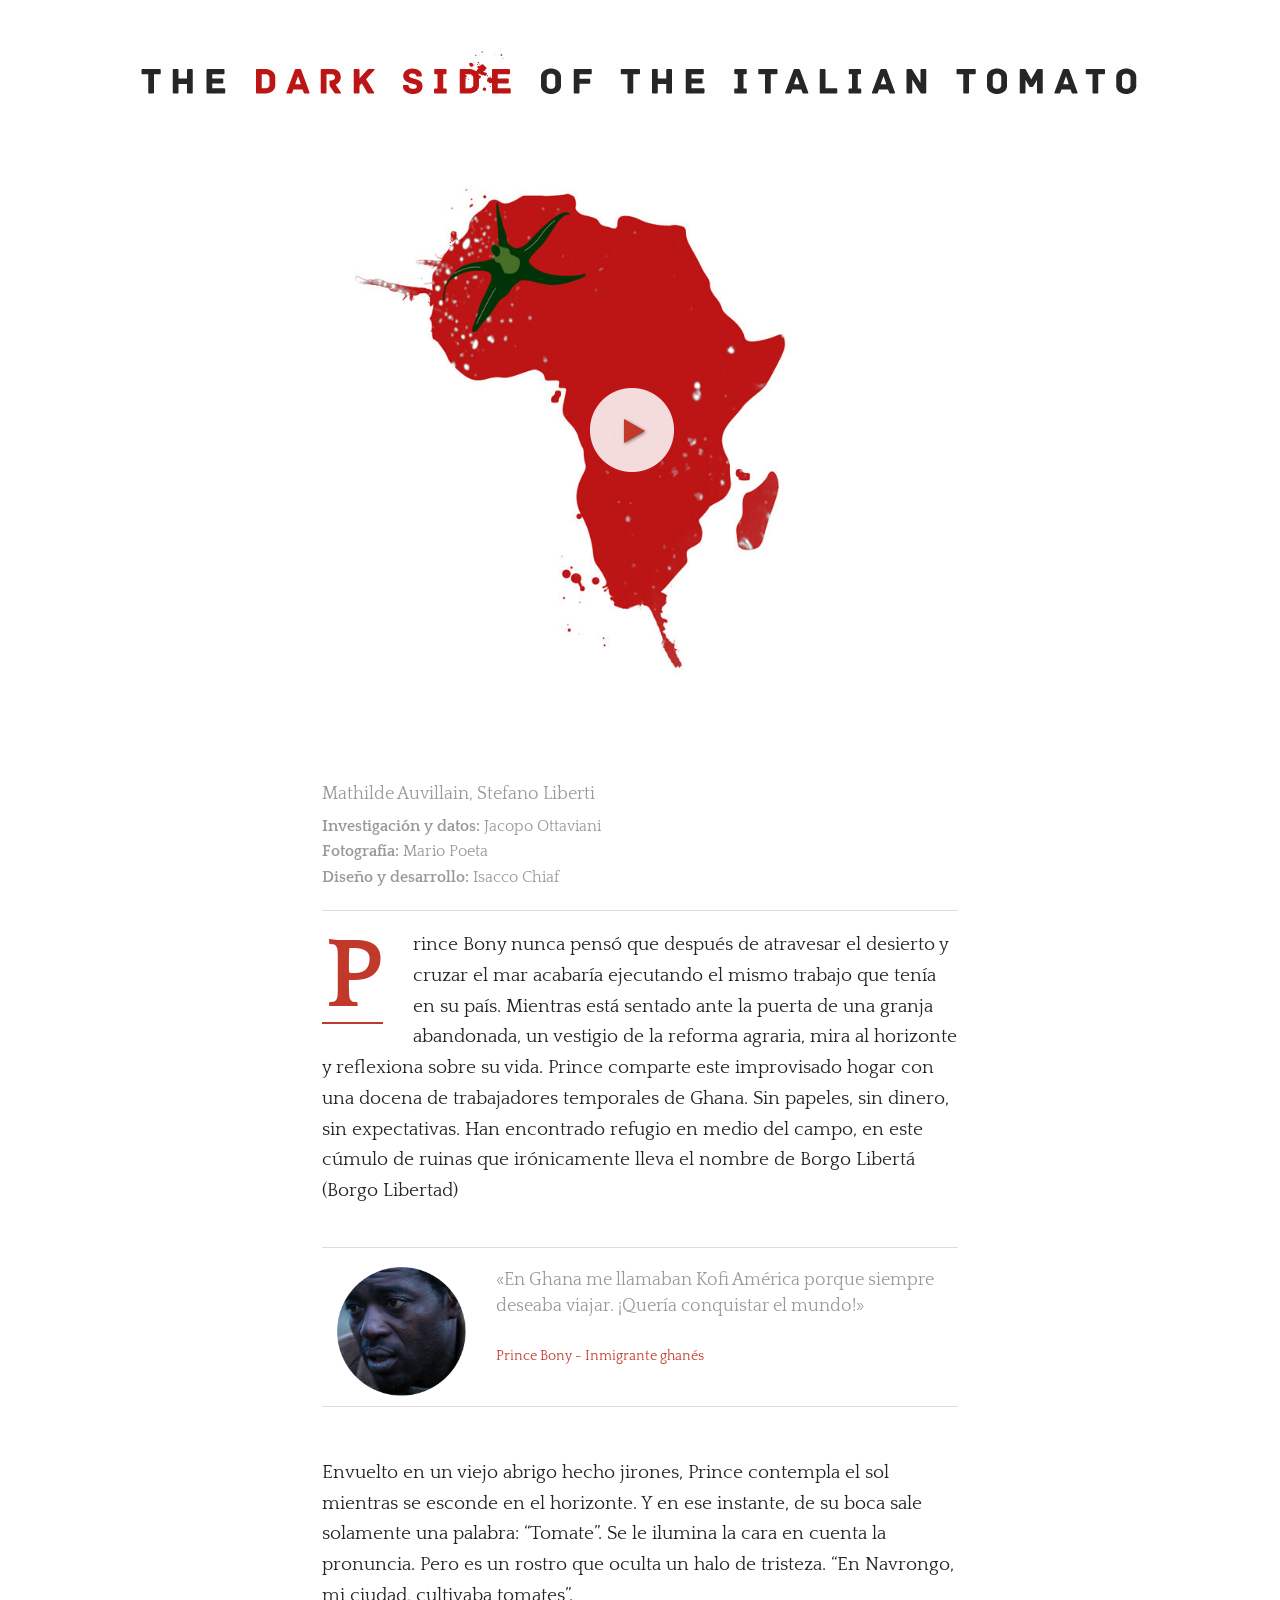
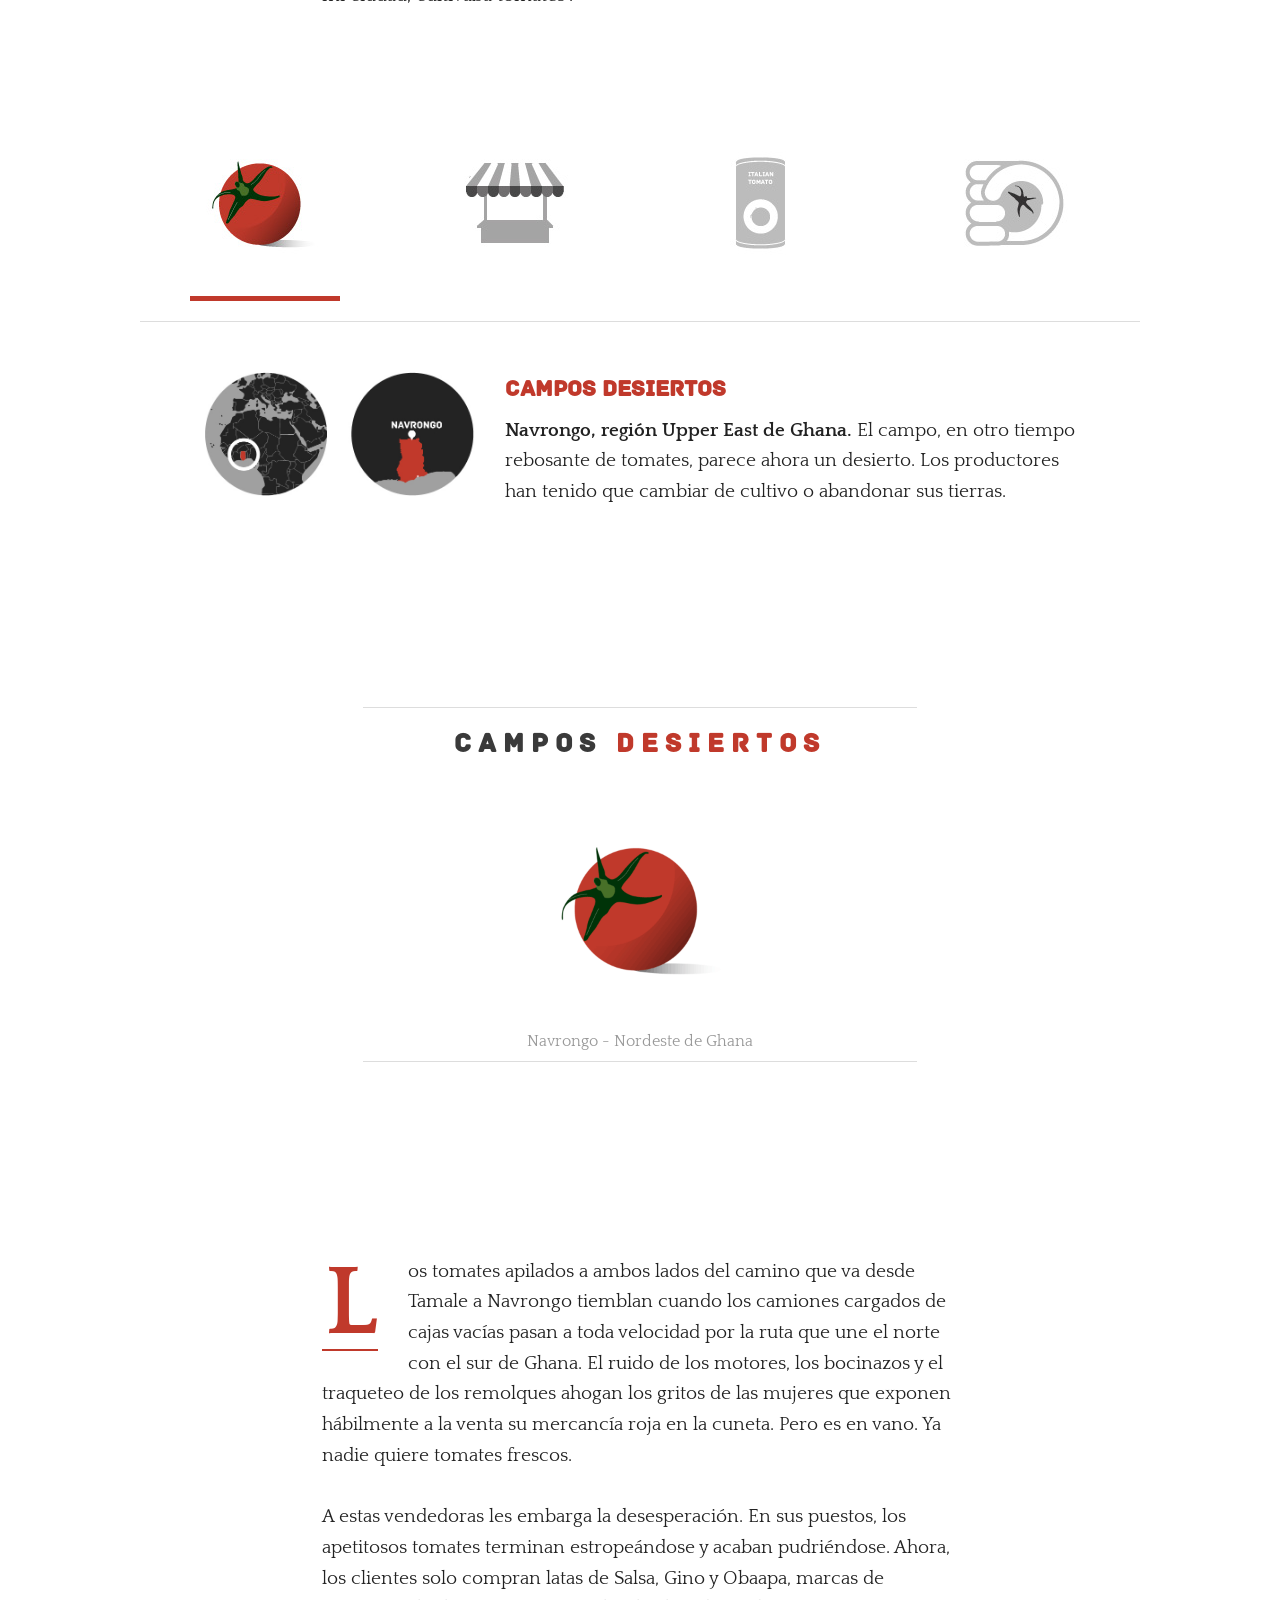
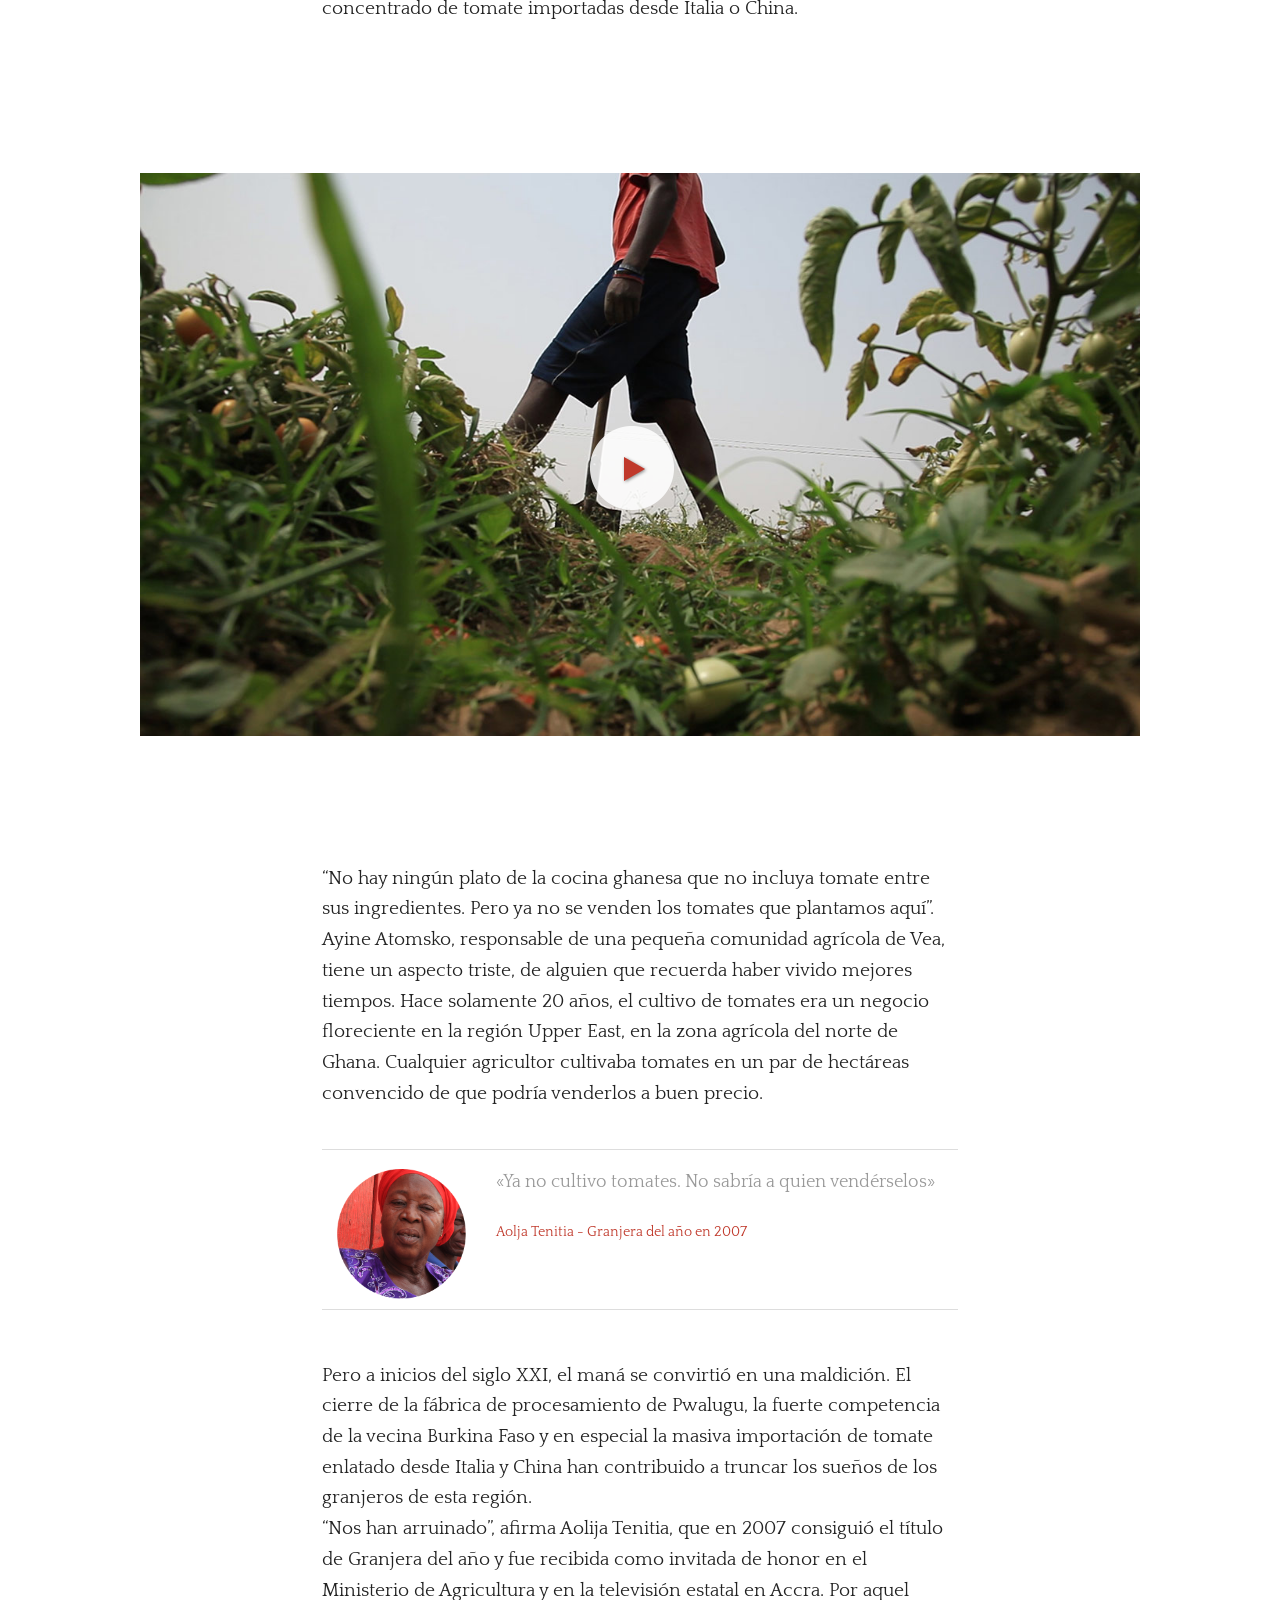
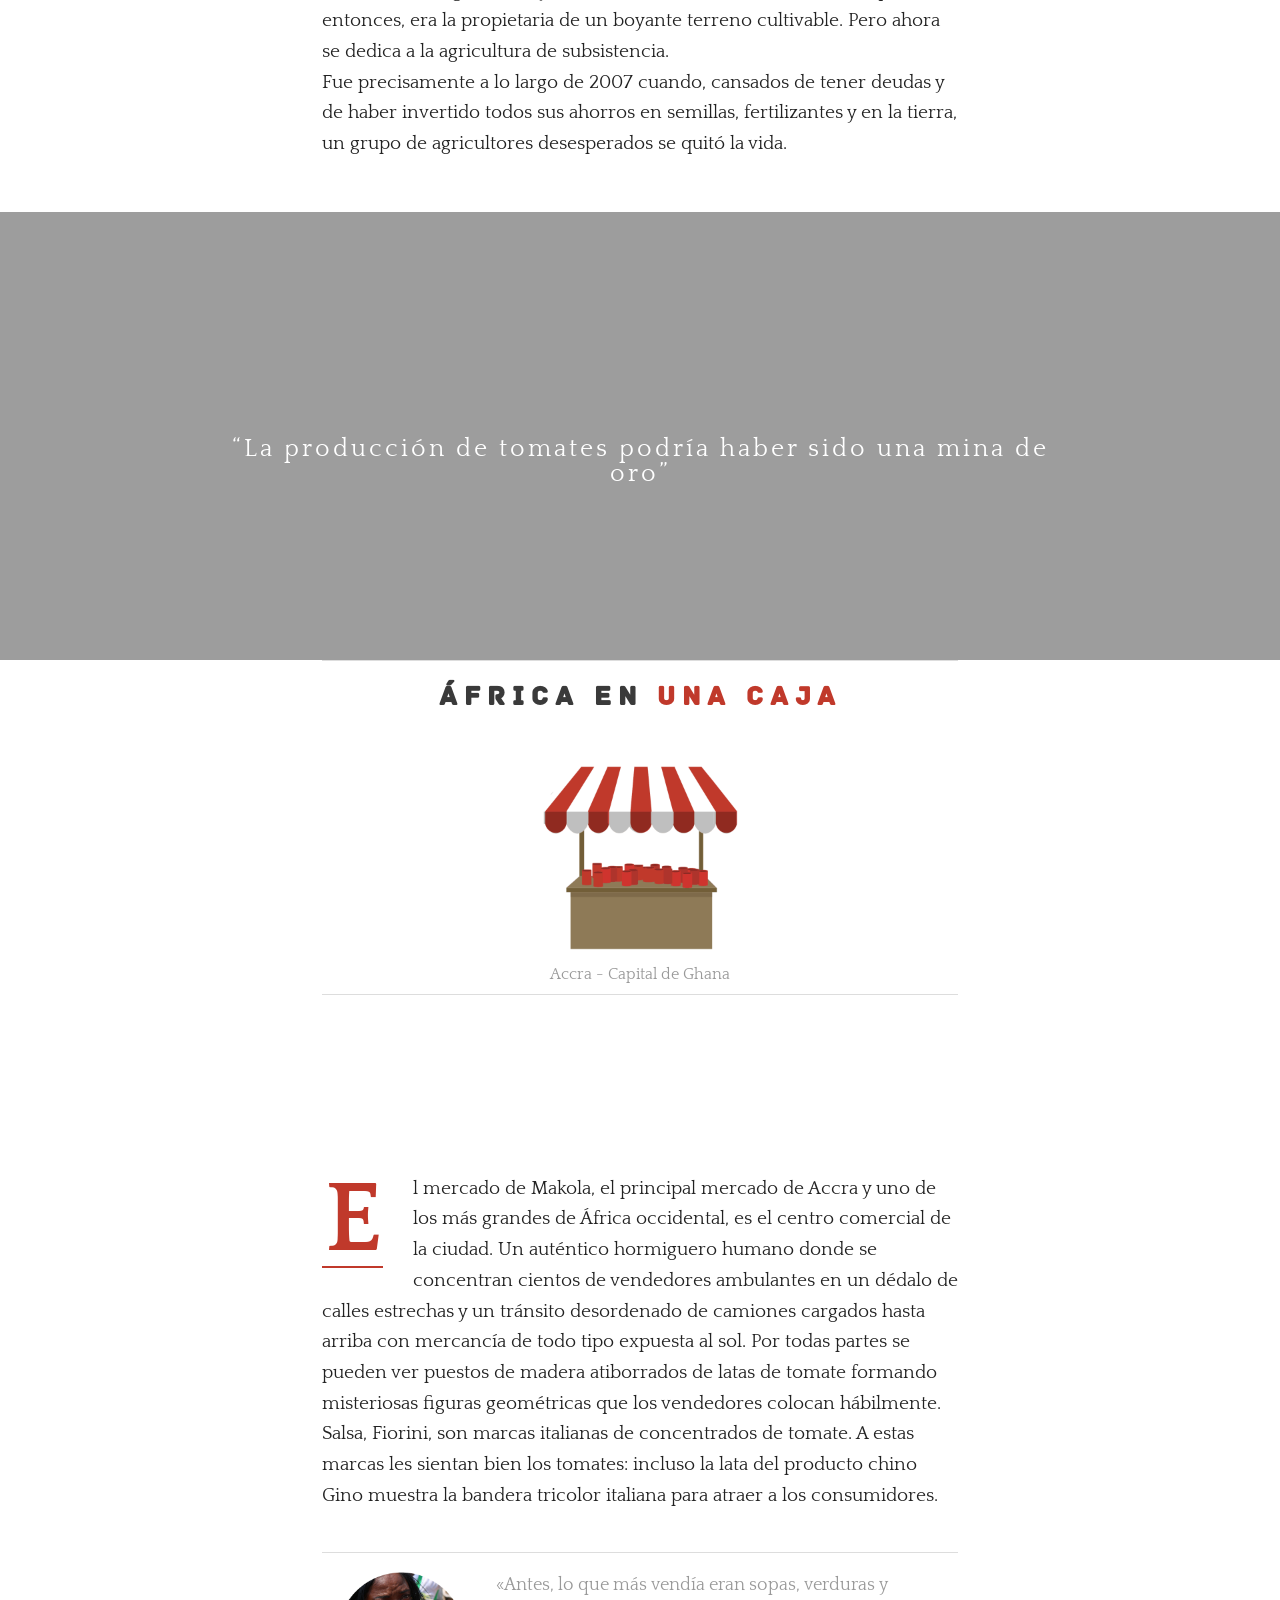
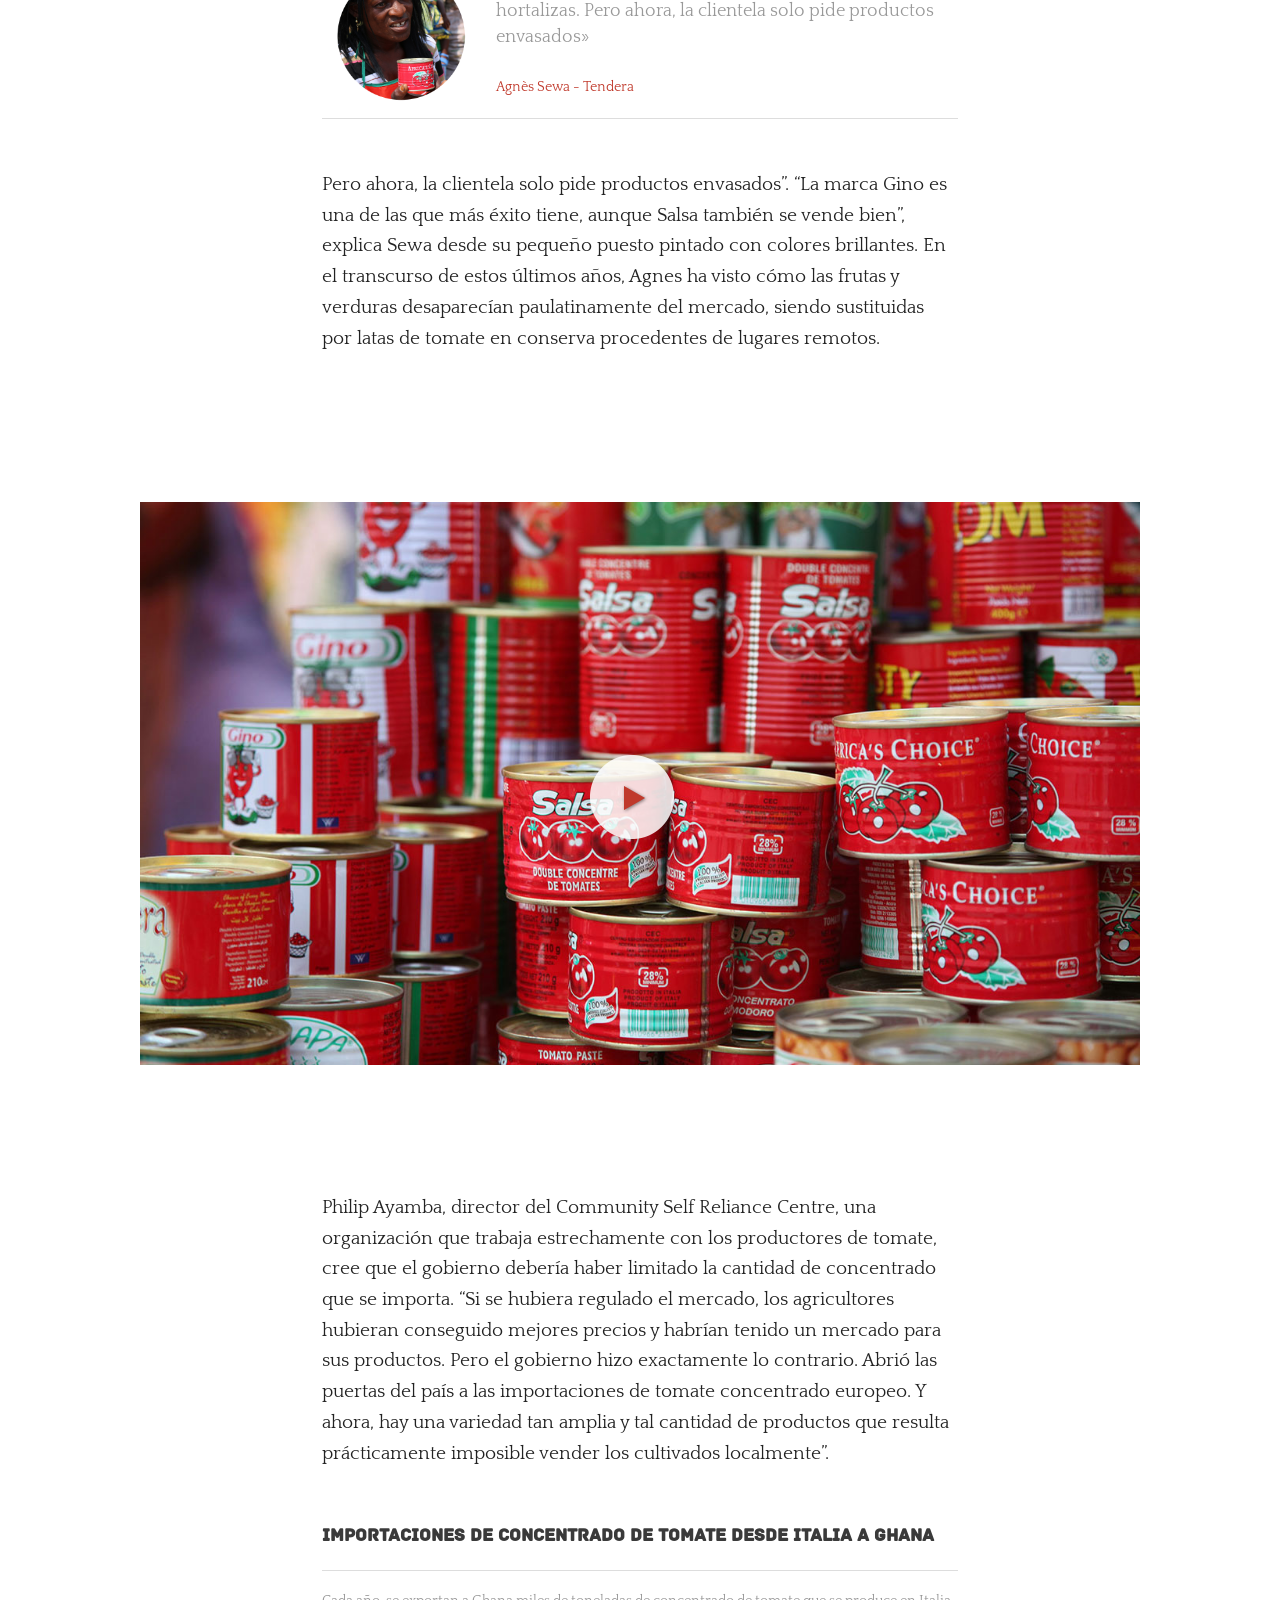
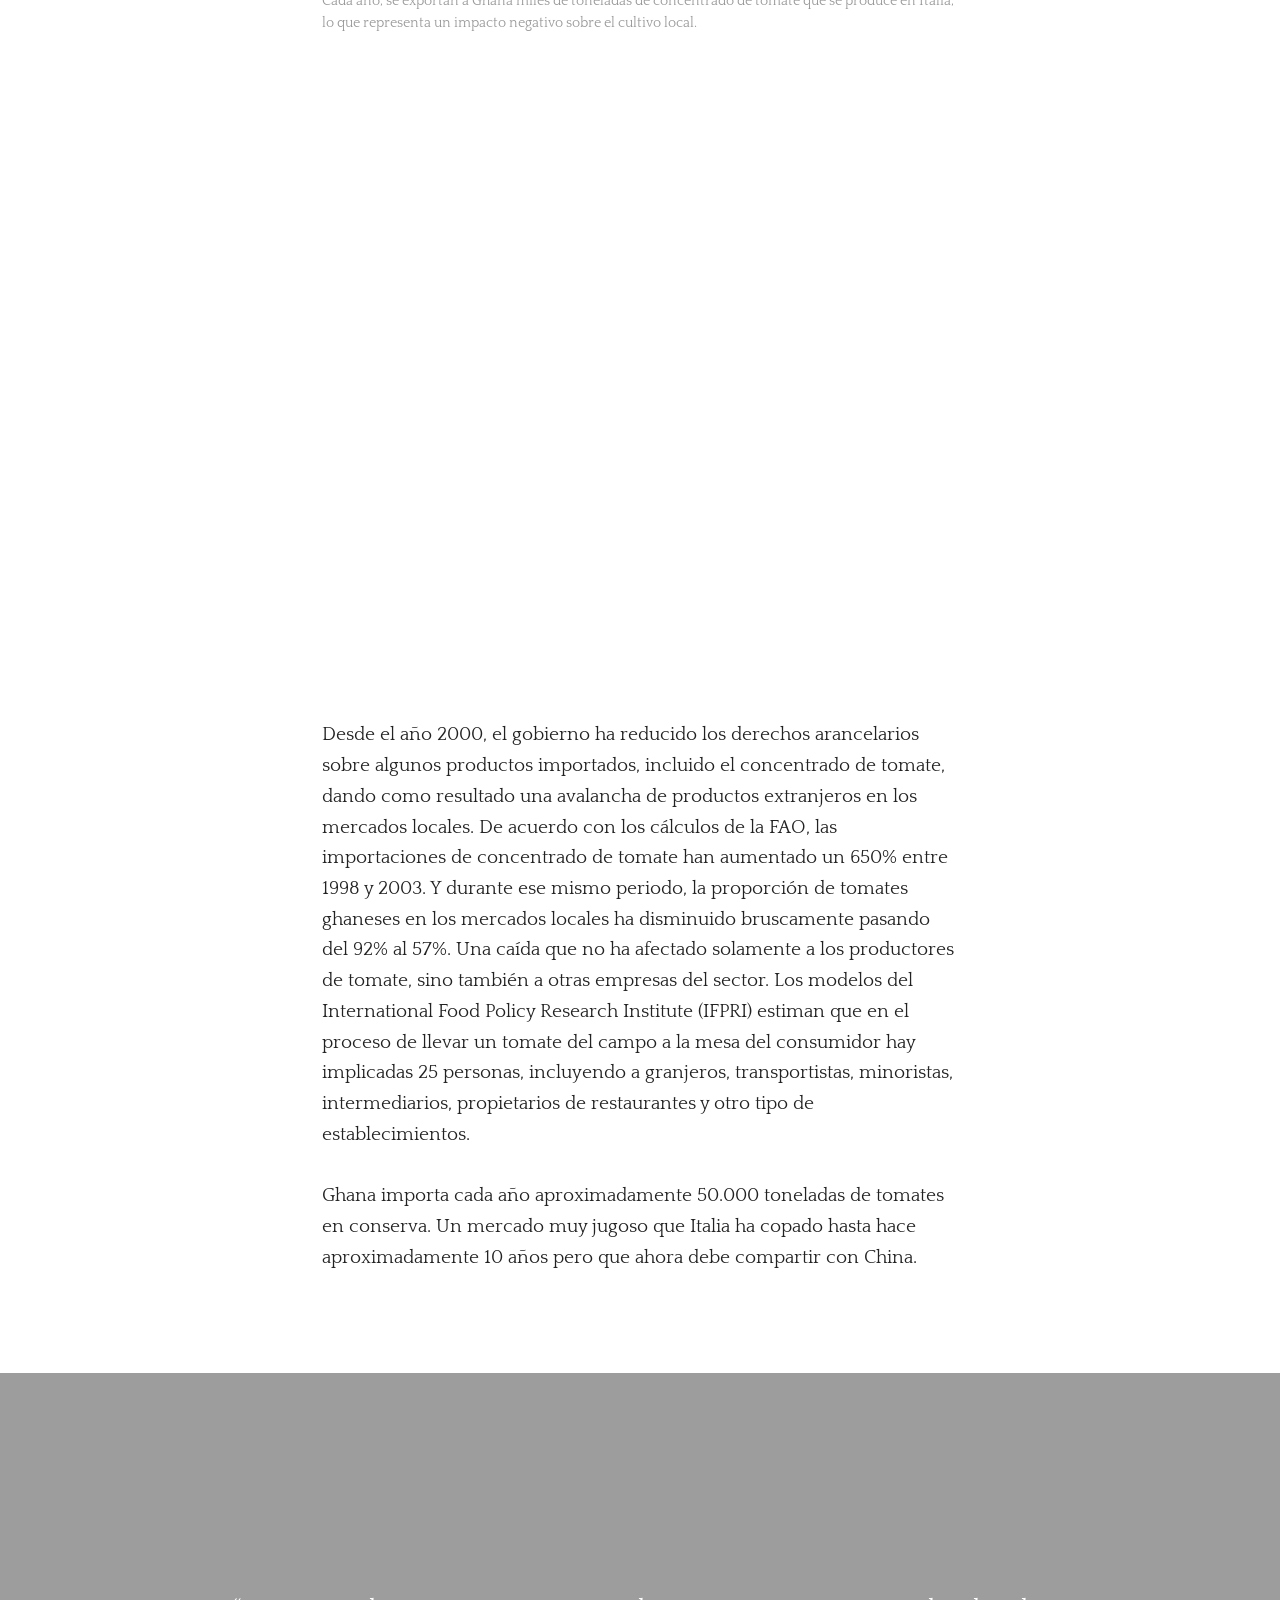
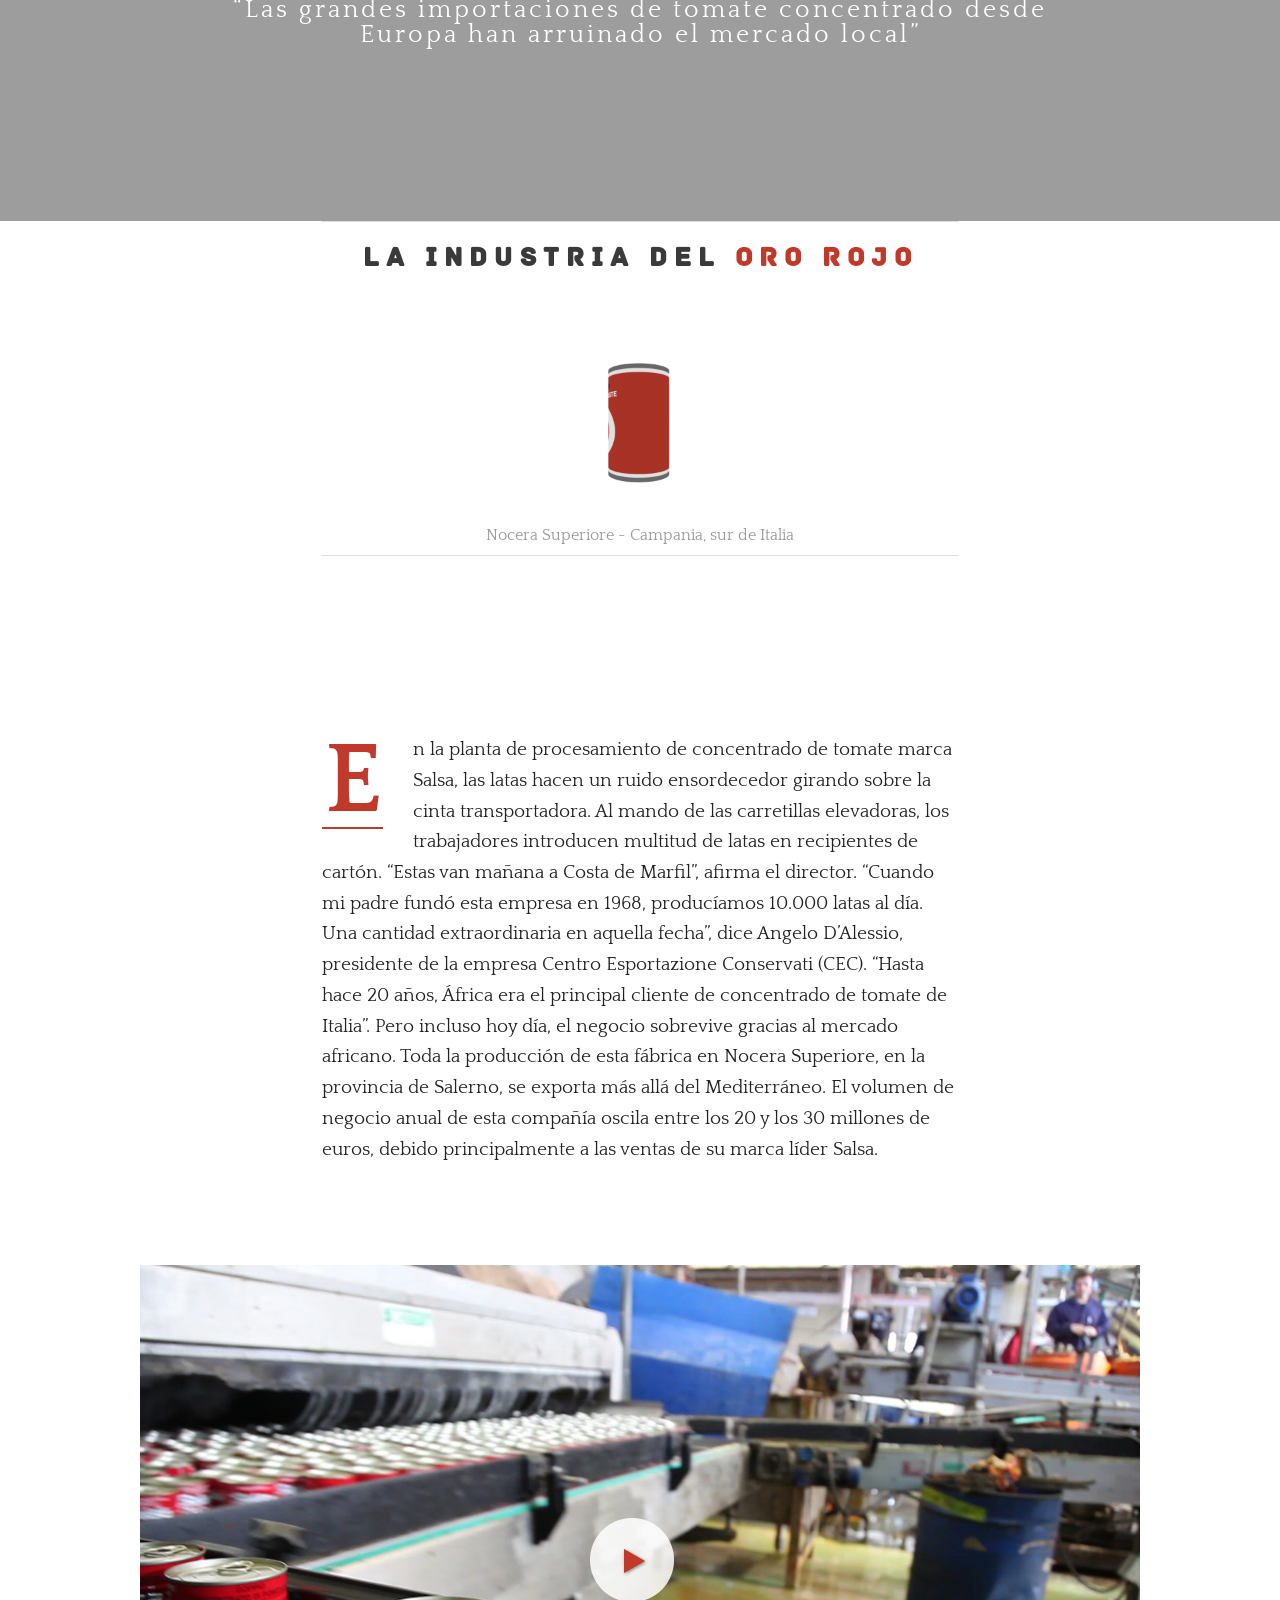
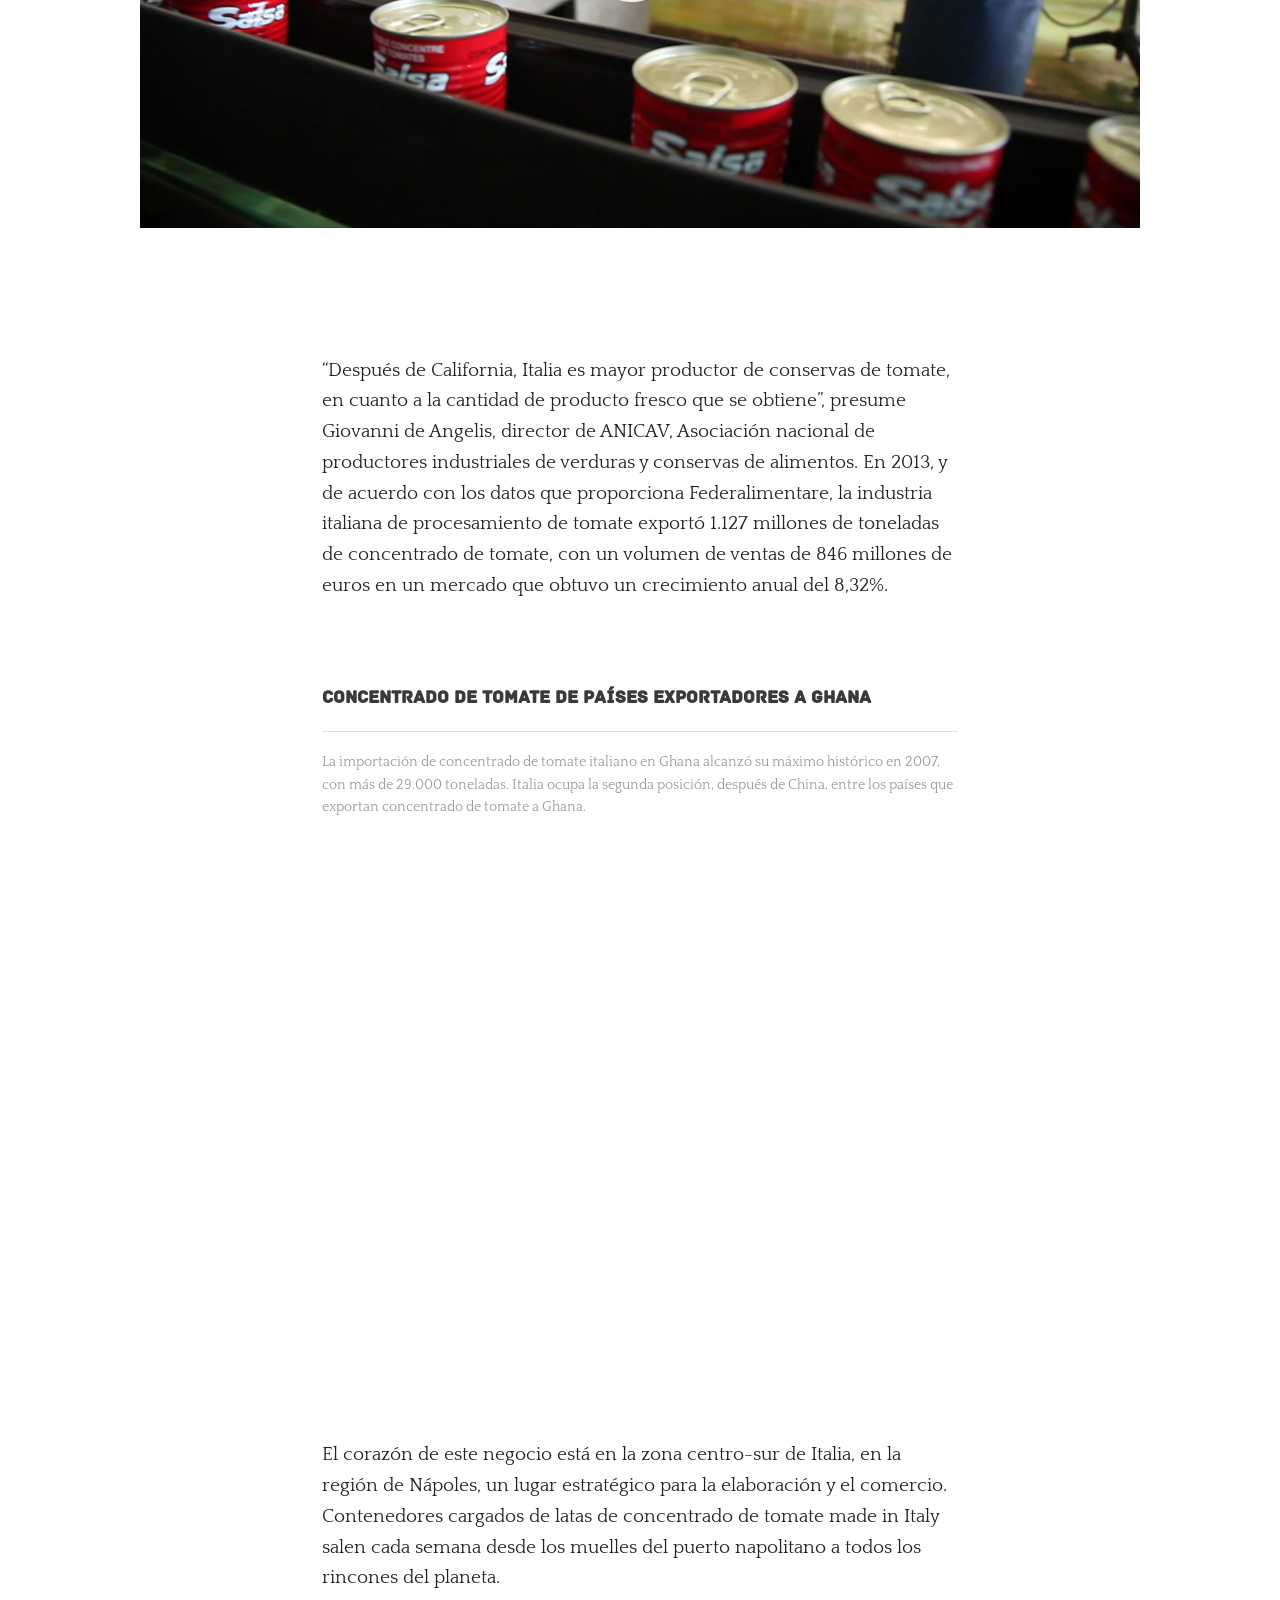
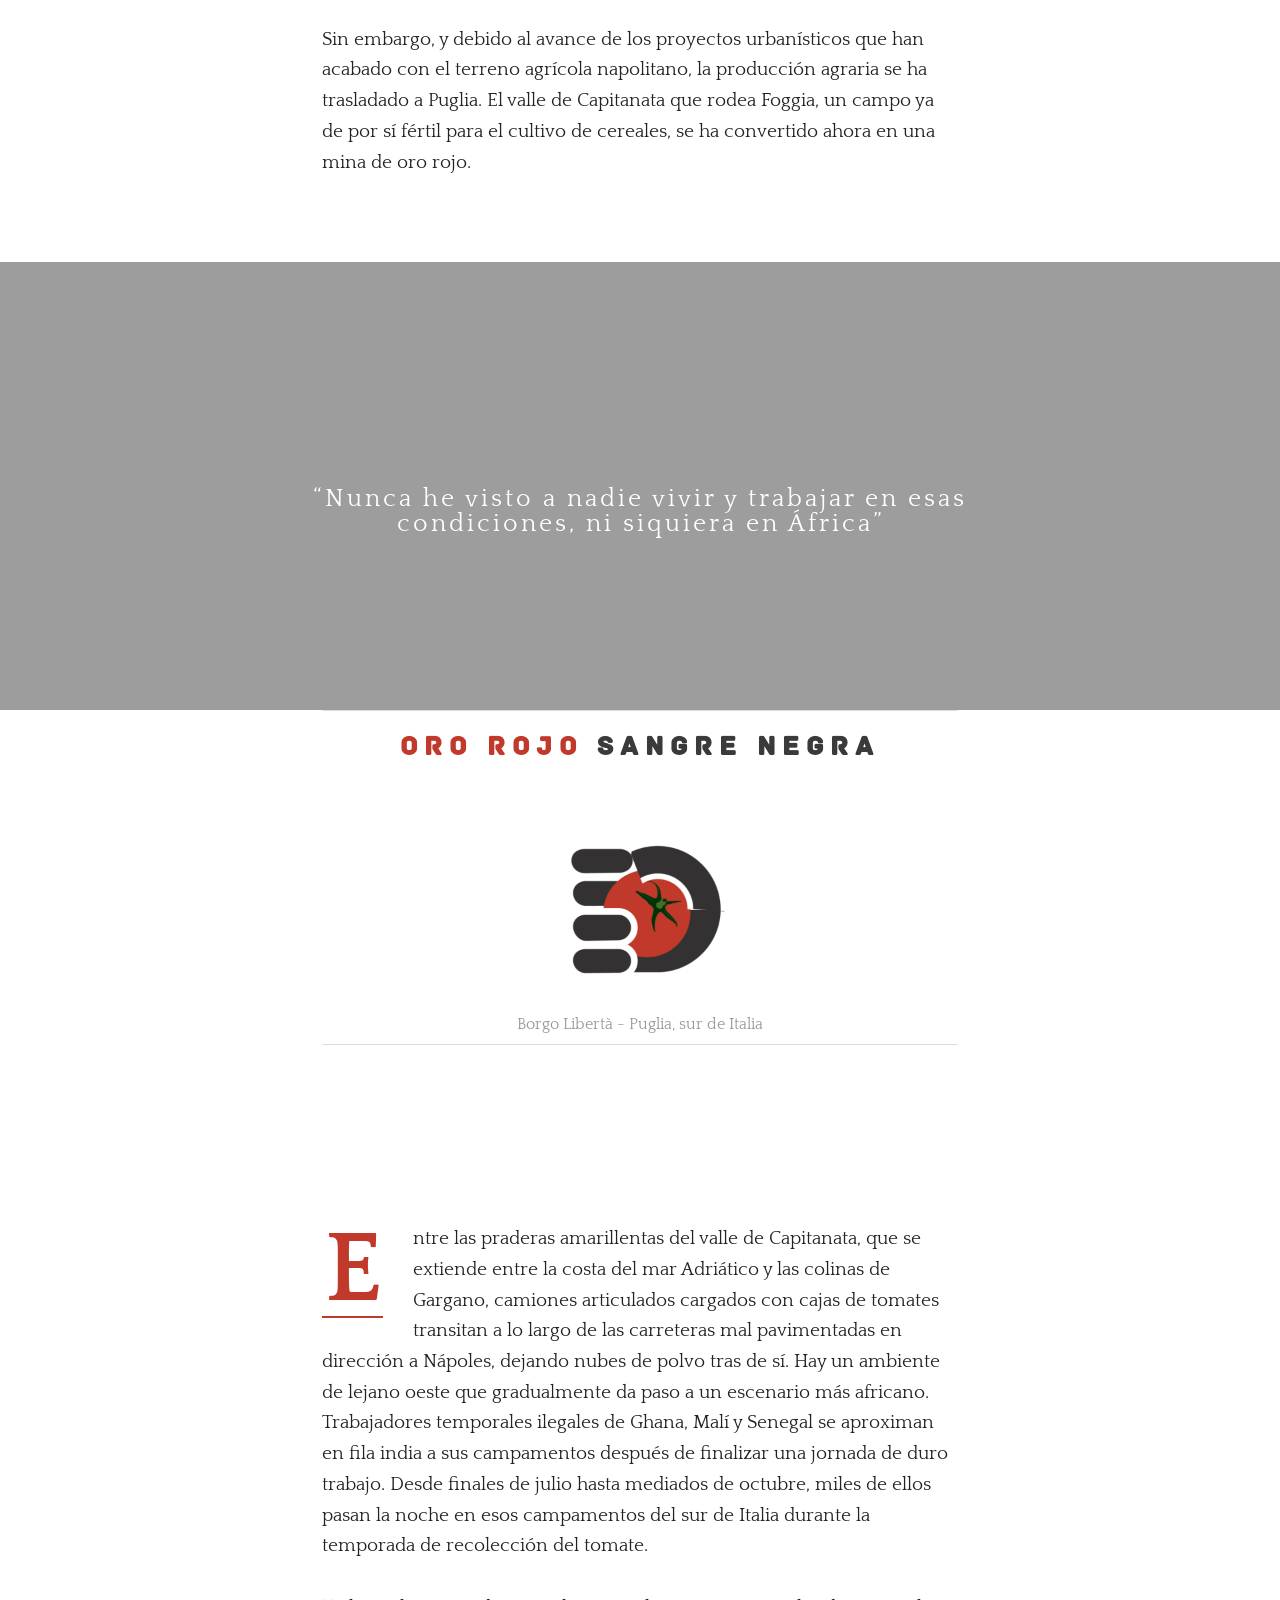
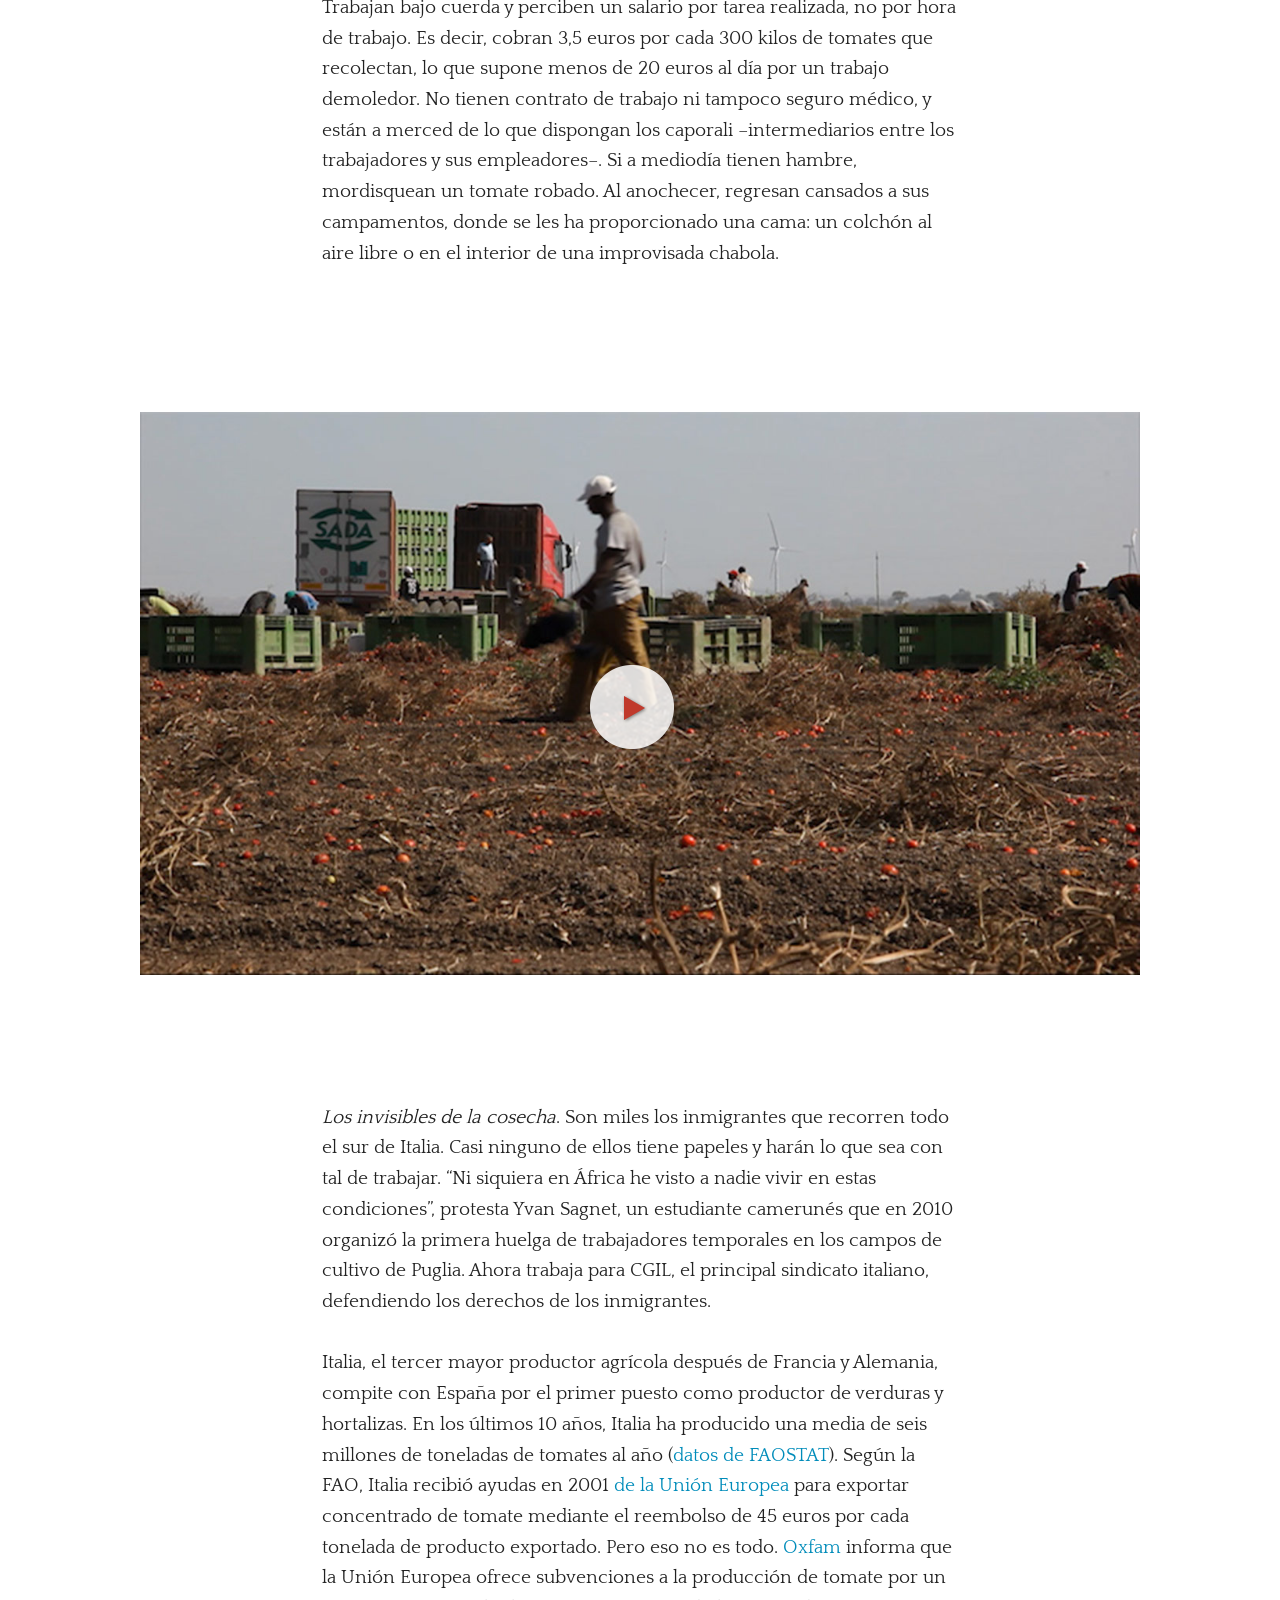
==== commit 5b385423: "index" ====
--- a/index.html
+++ b/index.html
@@ -16,9 +16,9 @@
 	
 	
     
-      <title>The Dark Side Of The Italian Tomato</title>
-      <meta name="Title" content="The Dark Side Of The Italian Tomato" />
-      <meta name="og:title" content="The Dark Side Of The Italian Tomato" />
+      <title>El lado oscuro de los tomates italianos</title>
+      <meta name="Title" content="El lado oscuro de los tomates italianos" />
+      <meta name="og:title" content="El lado oscuro de los tomates italianos" />
       <meta name="description" content="Italia es el tercer productor de tomates del mundo Cada año, migrantes africanos recolectan miles de toneladas de tomates Los mayores mercados para los tomates italianos son Europa y… ¡África!" />
       <meta name="og:description" content="Italia es el tercer productor de tomates del mundo Cada año, migrantes africanos recolectan miles de toneladas de tomates Los mayores mercados para los tomates italianos son Europa y… ¡África!" />
       <meta name="og:image" content="http://webdoc.rfi.fr/dark_side_tomato/img/poster.jpg" />
@@ -66,19 +66,7 @@
         });
            
            
-           
-          $(function() {
-              var bar = $('#headerSlideContainer');
-              var top = bar.css('top');
-              $(window).scroll(function() {
-                  if($(this).scrollTop() > 500) {
-                      bar.stop().animate({'top' : '0px'}, 500);
-                  } else {
-                      bar.stop().animate({'top' : top}, 500);
-                  }
-              });
-          });
-           
+       
            
         
           $(function() {
@@ -116,15 +104,9 @@
               <div class="row">
                   <div class="medium-8 medium-centered columns">
                   
-                      <script>function fbs_click() {u=location.href;t=document.title;window.open('http://www.facebook.com/sharer.php?u='+encodeURIComponent(u)+'&t='+encodeURIComponent(t),'sharer','toolbar=0,status=0,width=626,height=436');return false;}</script><style> html .fb_share_button_2 { margin-bottom:-8px; display: -moz-inline-block; display:inline-block; padding: 0 20px 0 5px; height:25px; background:url(img/social_fb_w.png?0:26981) no-repeat top right; background-size:25px 25px } </style> <a href="http://www.facebook.com/share.php?u=<url>" class="fb_share_button_2" onclick="return fbs_click()" target="_blank" style="text-decoration:none;"></a>
-              <a id="ref_tw" href="http://twitter.com/home?status= The Dark Side of the Italian Tomato. Regardez le web documentaire http://webdoc.rfi.fr/dark_side_tomato/ @RFI %23DarkSideTomato"  onclick="javascript:window.open(this.href, '', 'menubar=no,toolbar=no,resizable=no,scrollbars=no,height=400,width=600');return false;">
-              <img src="img/social_tw_w.png"  width="25"> </a>
-              
-              <a id="ref_gp" href="https://plus.google.com/share?url=http://www.isaccochiaf.me/tomato_dark_side/"  onclick="javascript:window.open(this.href, '', 'menubar=no,toolbar=no,resizable=no,scrollbars=no,height=400,width=600');return false;">
-              
-              <img src="img/social_gl_w.png" width="25"> </a>
+                
                       
-                          <h4 style="color:#fff">the dark side of the italian tomato</h4>
+                          <h4 style="color:#fff">El lado oscuro de los tomates italianos</h4>
                       
                       
                   </div>
@@ -147,49 +129,13 @@
                   </div>
               
                   <br /> 
-                  <div class="medium-12 medium-centered columns">
-                      
-                     <div class="small-4 columns"><img src="img/logo_rfi_02.png"> </div>
-                      <div class="small-4 columns"><img src="img/logo_alj_02.png"> </div>
-                     <div class="small-4 columns"> <img src="img/logo_int_02.png" > </div>
-                          
-                      <br /> <br />
-                  </div>
+                  
               
           </div>
           </div>
       </div>
       
-      <div id="headerSlideContainer" class="target">
-          <div id="row">
-              <div id="logo-media" class="hide-for-small">   
-                  <a href="http://www.rfi.fr/">   <img src="img/logo_rfi_02.png" width="150px"></a>
-              </div>
-              <div class="small-4 medium-centered columns hide-for-small">
-                  <img src="img/logo_header.png" width="400px;">
-              </div>
-              <div class="small-2 columns show-for-small">
-                  <img class="show" src="img/social_open.png" width="25">
-              </div>
-          </div>
-
-          <div class="hide-for-small buttons-social">
-              
-             
-            
-              <script>function fbs_click() {u=location.href;t=document.title;window.open('http://www.facebook.com/sharer.php?u='+encodeURIComponent(u)+'&t='+encodeURIComponent(t),'sharer','toolbar=0,status=0,width=626,height=436');return false;}</script><style> html .fb_share_button { margin-bottom:-8px; display: -moz-inline-block; display:inline-block; padding: 0 20px 0 5px; height:25px; background:url(img/social_fb.png?0:26981) no-repeat top right; background-size:25px 25px } html .fb_share_button:hover{background:url(img/social_fb_h.png) no-repeat top right; background-size:25px 25px } </style> <a href="http://www.facebook.com/share.php?u=<url>" class="fb_share_button" onclick="return fbs_click()" target="_blank" style="text-decoration:none;"></a>
-              <a id="ref_tw" href="http://twitter.com/home?status=The Dark Side of the Italian Tomato. Regardez le web documentaire http://webdoc.rfi.fr/dark_side_tomato/ @RFI %23DarkSideTomato"  onclick="javascript:window.open(this.href, '', 'menubar=no,toolbar=no,resizable=no,scrollbars=no,height=400,width=600');return false;">
-              <img src="img/social_tw.png" onmouseover="this.src='img/social_tw_h.png';"
-onmouseout="this.src='img/social_tw.png';" width="25"> </a>
-              
-              <a id="ref_gp" href="https://plus.google.com/share?url=http://www.isaccochiaf.me/tomato_dark_side/"  onclick="javascript:window.open(this.href, '', 'menubar=no,toolbar=no,resizable=no,scrollbars=no,height=400,width=600');return false;">
-              
-              <img src="img/social_gl.png" onmouseover="this.src='img/social_gl_h.png';"
-onmouseout="this.src='img/social_gl.png';" width="25"> </a>
-             <img src="img/social_ab.png" class="show"  onmouseover="this.src='img/social_ab_h.png';"
-onmouseout="this.src='img/social_ab.png';" width="70">
-          </div>
-      </div> 
+     
    
       <div id="row"> 
           <br /><br />
@@ -844,7 +790,7 @@
           <div class="row">
               <div class="medium-8 medium-centered columns">
                   <br /> <br />
-                  <center><p>Cette enquête a été réalisée grâce au soutien du programme “Innovation in Development Reporting Grant” de l’European Journalism Center (EJC), financé par la Fondation Bill et Melinda Gates.</p></center> 
+                  <center><p>El reportaje de investigación de Mathilde Auvillain y Stefano Liberti se realizó gracias a la beca de innovación de reporterismo de desarrollo del Centro Europeo de Periodismo, subvencionada por la Fundación Bill y Melinda Gates. </p></center> 
                   <center><img src="img/footer_ejclogo.png" width="80px"></center> 
                   <hr>
                   </div>
@@ -852,9 +798,7 @@
                   <br /> <br />
                   <div class="medium-12 medium-centered columns">
                       <center>
-                     <img src="img/logo_rfi_02_w.png" width="200px"> 
-                      <img src="img/logo_alj_02_w.png" width="200px"> 
-                      <img src="img/logo_int_02_w.png" width="200px">
+                    
                           </center>
                       <br /> <br />
                   </div>
@@ -865,7 +809,7 @@
       <footer id="copyright-year">
           <div class="row">
               <div class="medium-8 medium-centered columns">
-                  <center><p style="color:#333;">© 2014 Copyright RFI – Tous droits réservés</p></center> 
+                  <center><p style="color:#333;">© 2014 El País</p></center> 
               </div>
           </div>
       </footer>
